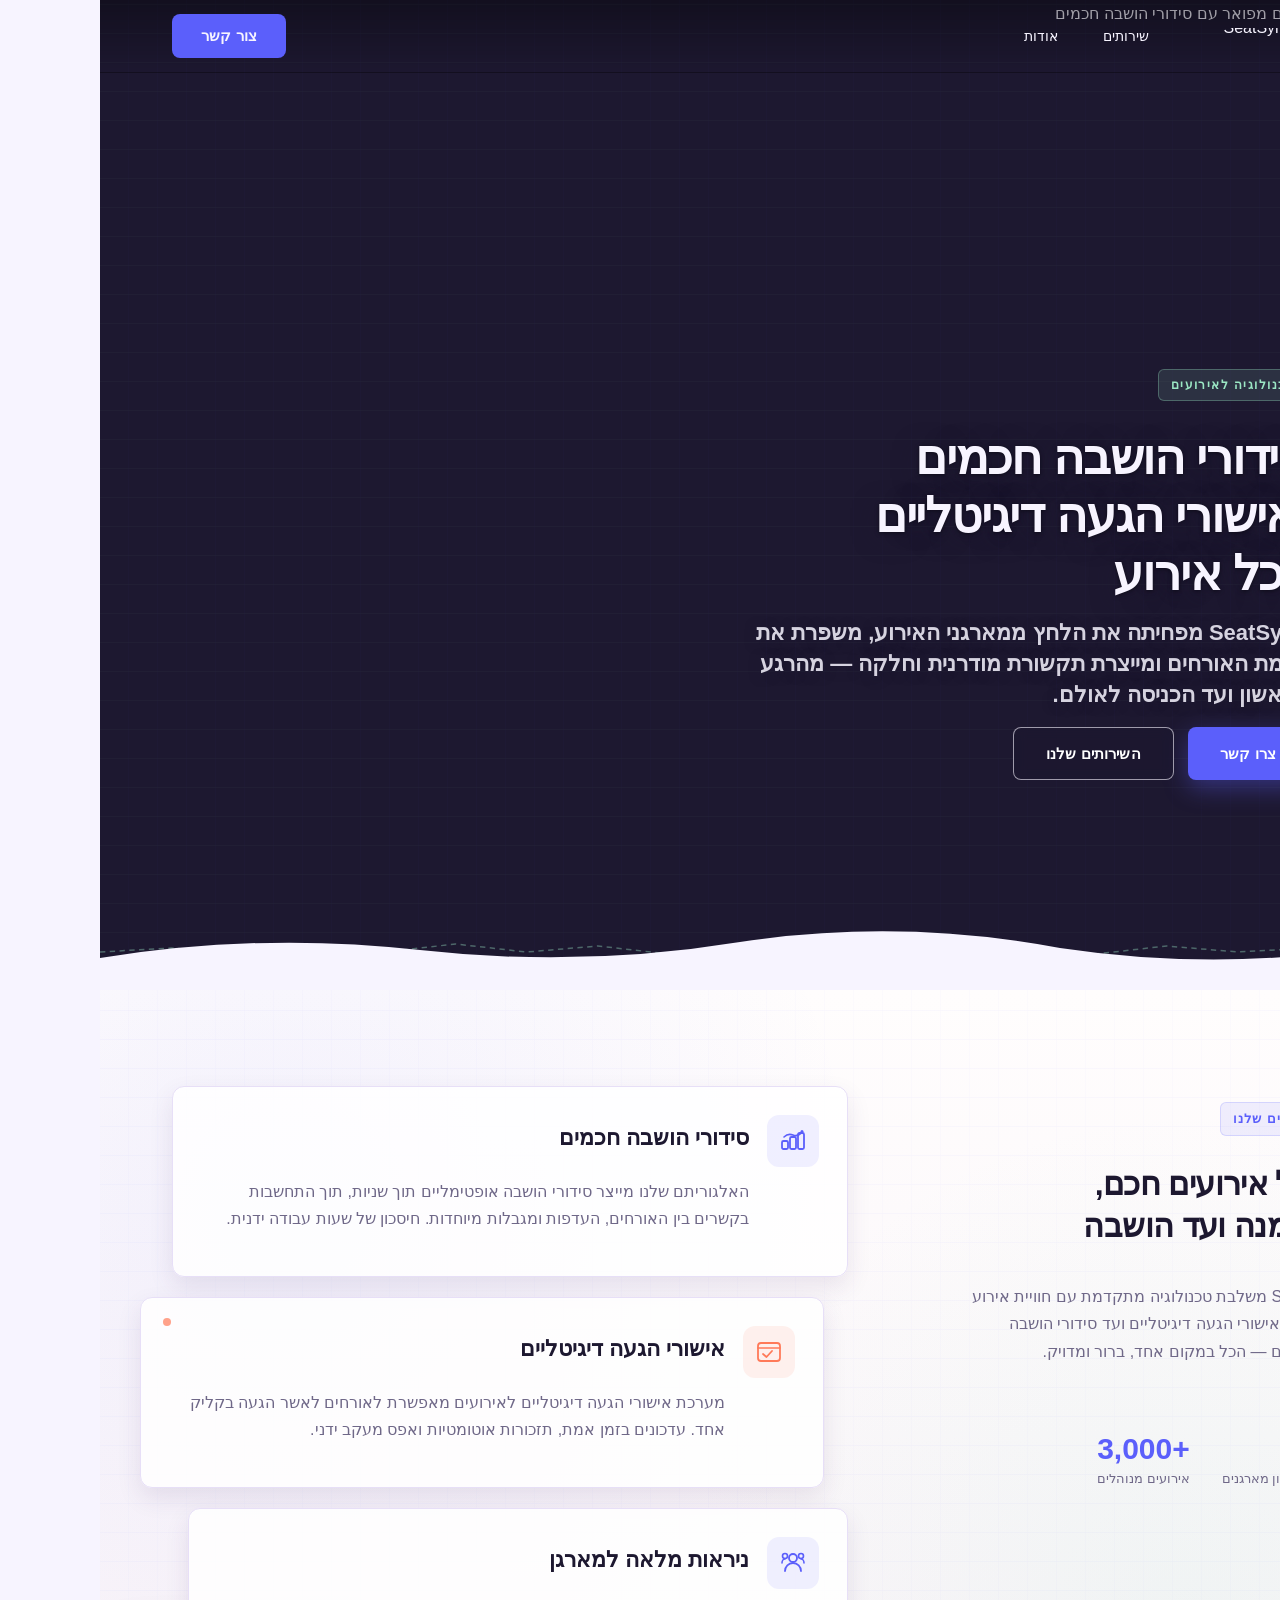
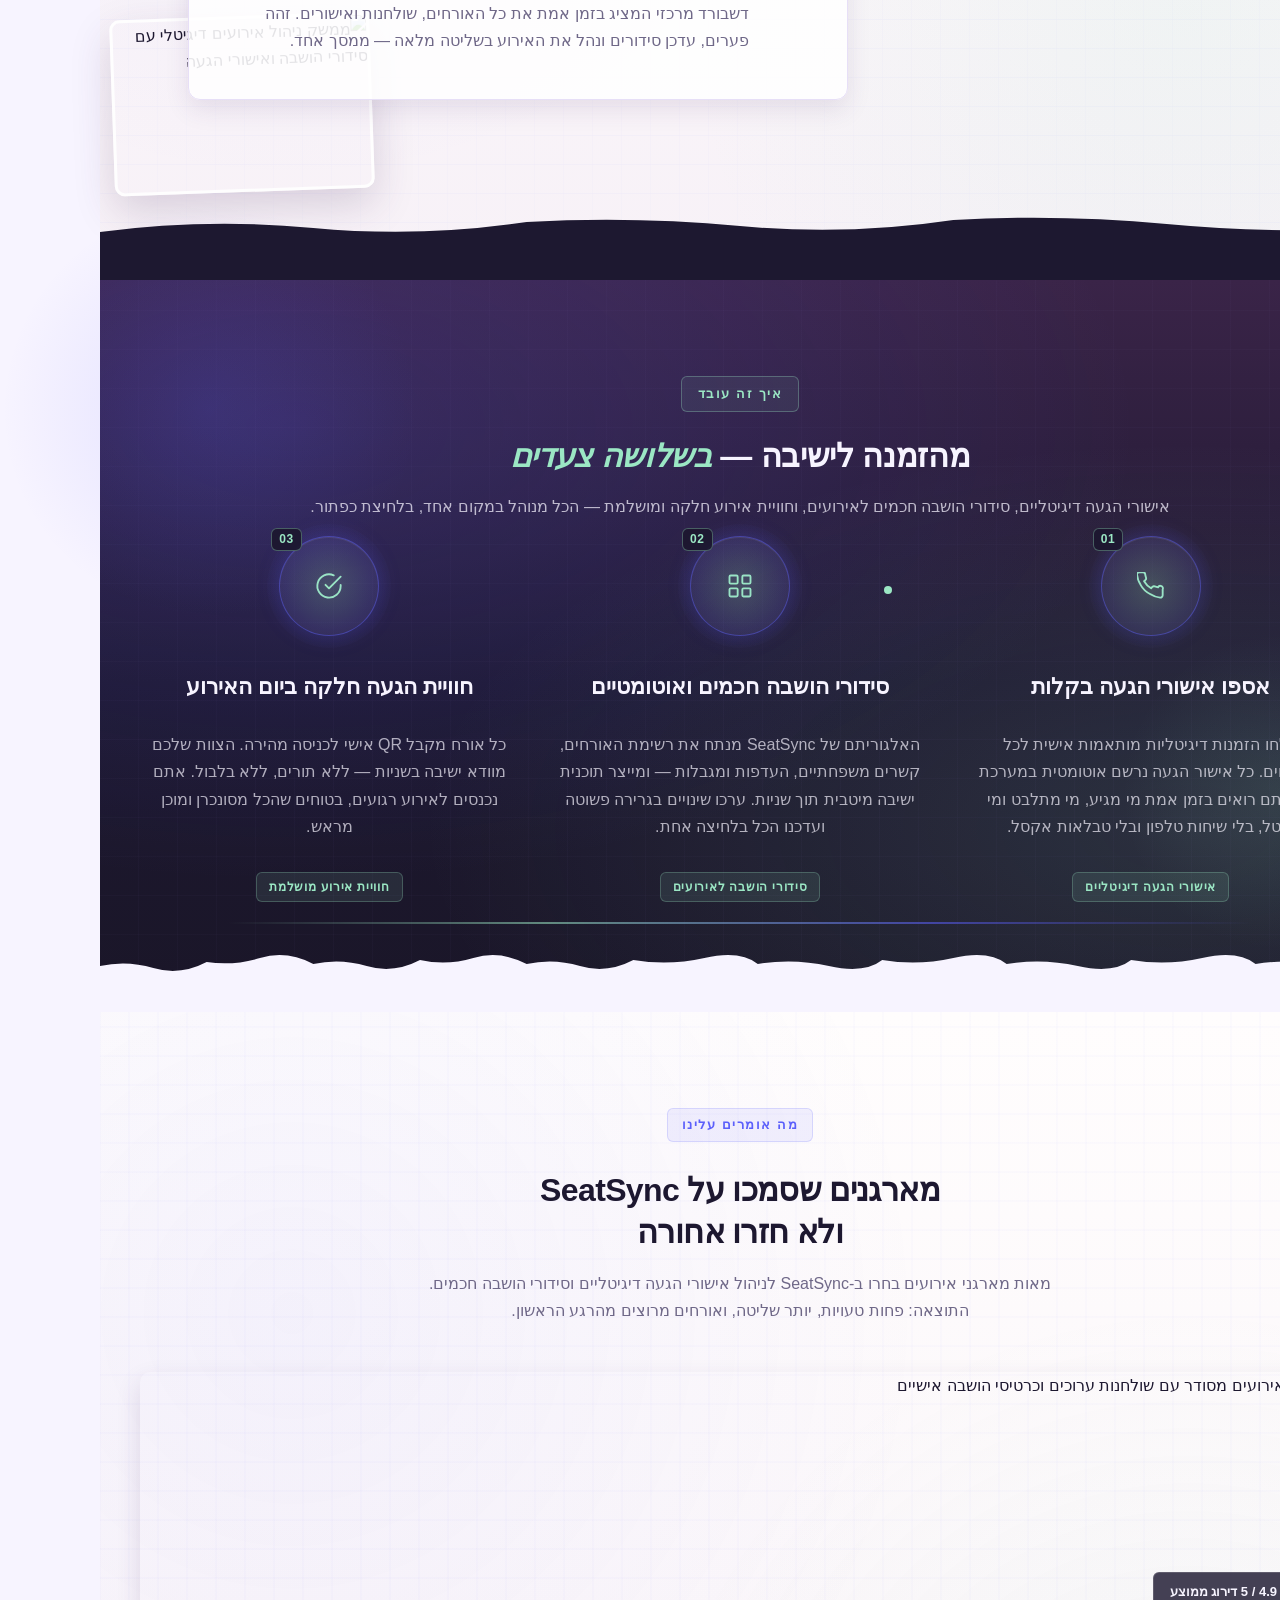
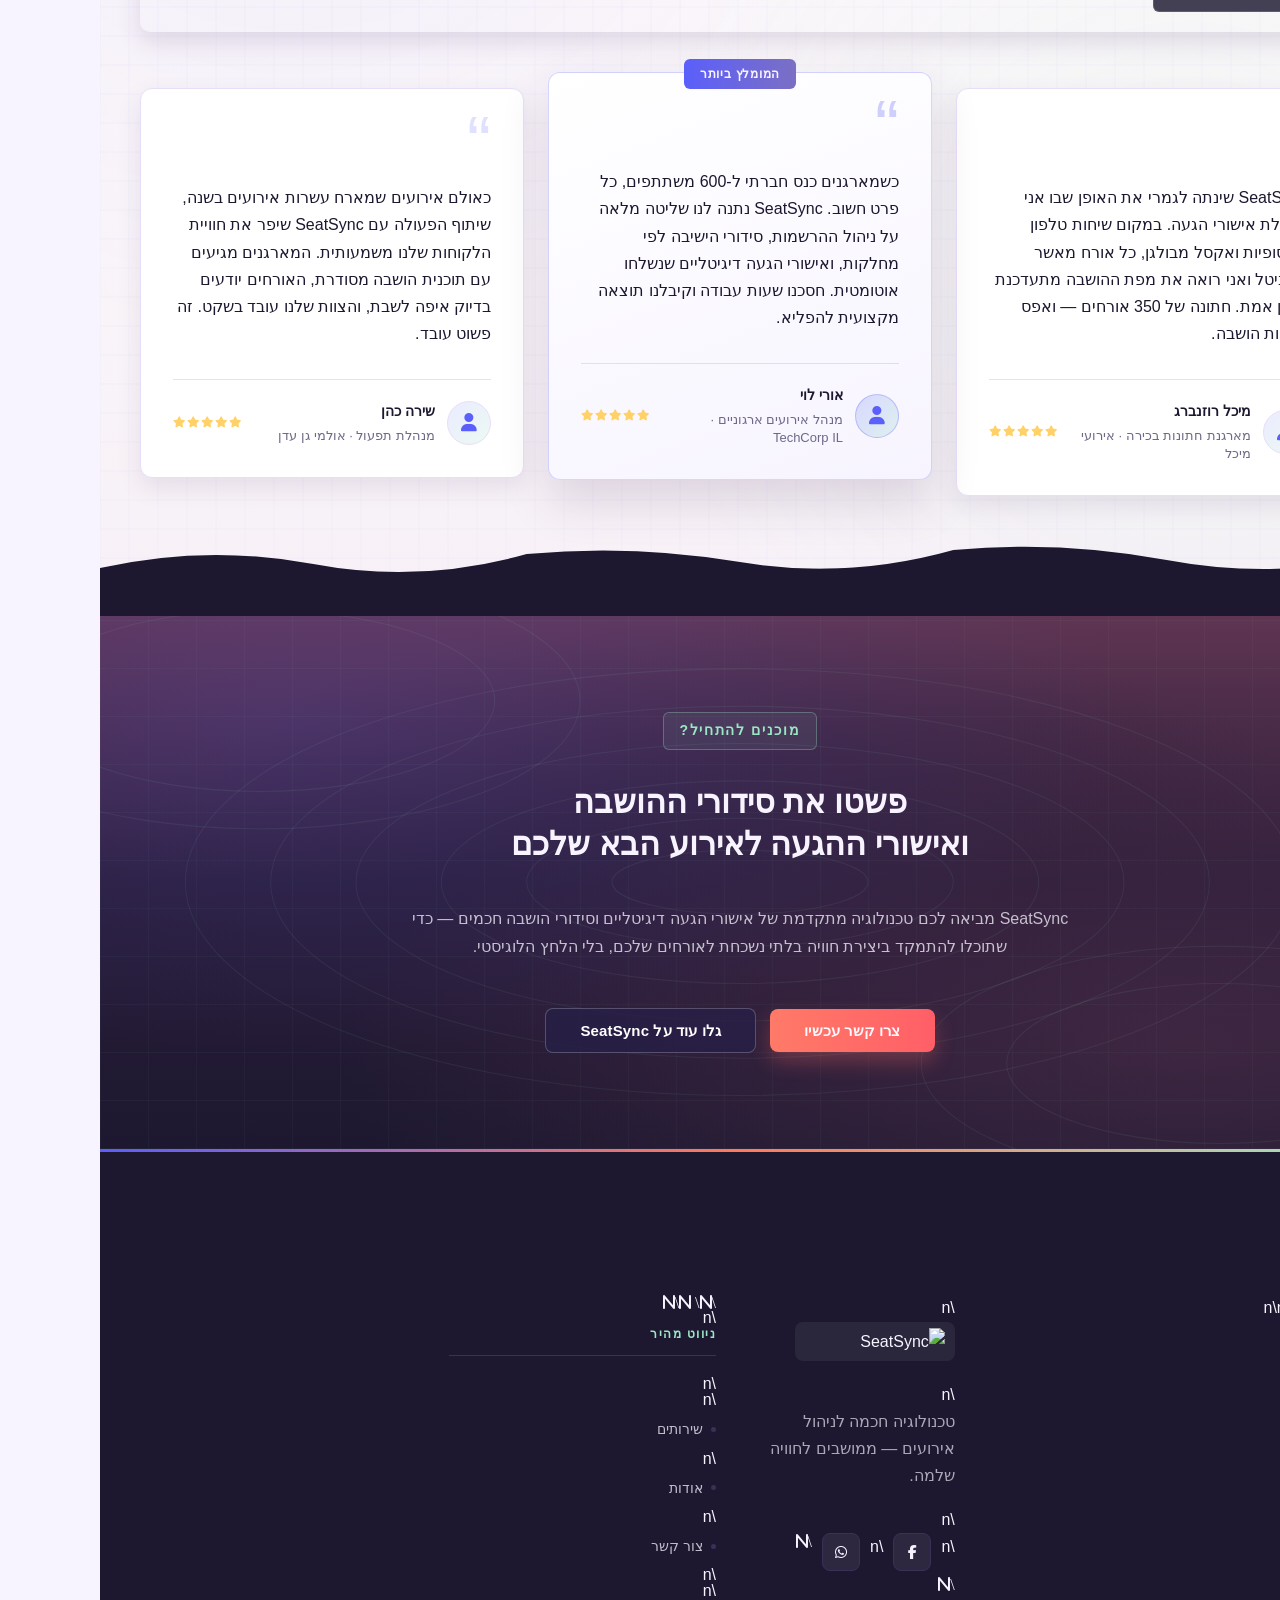
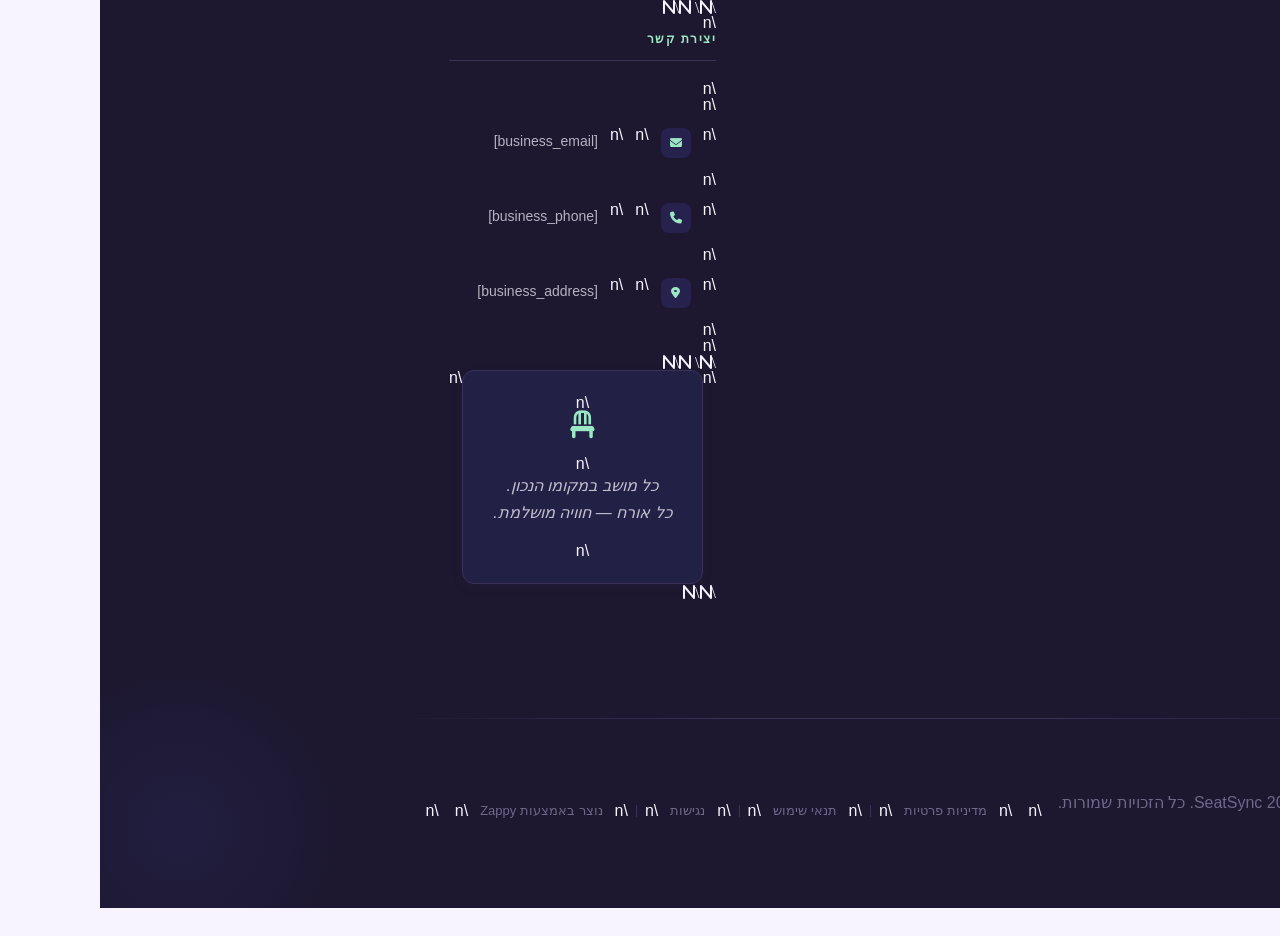
==== index.html @ 0b635be5 "Background sync: Progressive GitHub Sync" ====
<!DOCTYPE html>
<html lang="he" dir="rtl">
<head>
    <meta charset="UTF-8">
    <meta name="viewport" content="width=device-width, initial-scale=1.0">
    <meta name="robots" content="index, follow">
    <title>אישורי הגעה דיגיטליים — SeatSync</title>
    <meta name="description" content="SeatSync מחוללת מהפכה בניהול אירועים עם אישורי הגעה דיגיטליים וסידורי הושבה חכמים. פתרון טכנולוגי מתקדם שהופך כל אירוע לחוויה חלקה ומושלמת.">
    <meta name="keywords" content="אישורי הגעה דיגיטליים, SeatSync, סידורי הושבה לאירועים, ניהול אירועים חכם, טכנולוגיה לאירועים">
    
    <!-- Favicons -->
    <link rel="icon" type="image/x-icon" href="/assets/favicon.ico">
    <link rel="icon" type="image/png" sizes="16x16" href="/assets/favicon-16x16.png">
    <link rel="icon" type="image/png" sizes="32x32" href="/assets/favicon-32x32.png">
    <link rel="icon" type="image/png" sizes="48x48" href="/assets/favicon-48x48.png">
    <link rel="icon" type="image/png" sizes="192x192" href="/assets/favicon-192x192.png">
    <link rel="icon" type="image/png" sizes="512x512" href="/assets/favicon-512x512.png">
    <link rel="apple-touch-icon" href="/assets/apple-touch-icon.png">
    <!-- Zappy Analytics -->
<script>
(function() {
  'use strict';
  
  // Configuration
  var config = {
    websiteId: '4e54155b-2579-4eb2-89e0-660a23ff3265',
    apiUrl: 'https://api.zappy5.com/api/analytics/track',
    sessionDuration: 30 * 60 * 1000, // 30 minutes
    visitorDuration: 30 * 24 * 60 * 60 * 1000, // 30 days
    trackPageViews: true,
    trackClicks: true,
    trackFormSubmissions: true
  };
  
  // Generate or retrieve persistent visitor ID (30 days)
  function getVisitorId() {
    var visitorKey = 'zappy_visitor_' + config.websiteId;
    var visitor = null;
    
    try {
      visitor = localStorage.getItem(visitorKey);
      if (visitor) {
        var visitorData = JSON.parse(visitor);
        var now = Date.now();
        
        // Check if visitor ID is still valid (30 days)
        if (now - visitorData.created < config.visitorDuration) {
          // Update last seen timestamp
          visitorData.lastSeen = now;
          localStorage.setItem(visitorKey, JSON.stringify(visitorData));
          return visitorData.id;
        }
      }
    } catch (e) {
      console.warn('Zappy Analytics: LocalStorage not available');
    }
    
    // Generate new visitor ID
    var newVisitorId = 'zv_' + Date.now() + '_' + Math.random().toString(36).substr(2, 9);
    
    try {
      localStorage.setItem(visitorKey, JSON.stringify({
        id: newVisitorId,
        created: Date.now(),
        lastSeen: Date.now()
      }));
    } catch (e) {
      // Continue without local storage
    }
    
    return newVisitorId;
  }
  
  // Generate or retrieve session ID (30 minutes)
  function getSessionId() {
    var sessionKey = 'zappy_session_' + config.websiteId;
    var session = null;
    
    try {
      session = sessionStorage.getItem(sessionKey);
      if (session) {
        var sessionData = JSON.parse(session);
        var now = Date.now();
        
        // Check if session is still valid
        if (now - sessionData.timestamp < config.sessionDuration) {
          // Update timestamp
          sessionData.timestamp = now;
          sessionStorage.setItem(sessionKey, JSON.stringify(sessionData));
          return sessionData.id;
        }
      }
    } catch (e) {
      console.warn('Zappy Analytics: SessionStorage not available');
    }
    
    // Generate new session ID
    var newSessionId = 'zs_' + Date.now() + '_' + Math.random().toString(36).substr(2, 9);
    
    try {
      sessionStorage.setItem(sessionKey, JSON.stringify({
        id: newSessionId,
        timestamp: Date.now()
      }));
    } catch (e) {
      // Continue without session storage
    }
    
    return newSessionId;
  }
  
  var visitorId = getVisitorId();
  var sessionId = getSessionId();
  
  // Track an event
  function trackEvent(eventType, data) {
    data = data || {};
    
    var eventData = {
      website_id: config.websiteId,
      event_type: eventType,
      page_path: window.location.pathname,
      referrer: document.referrer || 'direct',
      visitor_id: visitorId,
      session_id: sessionId,
      metadata: data
    };
    
    // Use sendBeacon if available (better for page unload events)
    if (navigator.sendBeacon) {
      var blob = new Blob([JSON.stringify(eventData)], { type: 'application/json' });
      navigator.sendBeacon(config.apiUrl, blob);
    } else {
      // Fallback to fetch
      fetch(config.apiUrl, {
        method: 'POST',
        headers: {
          'Content-Type': 'application/json'
        },
        body: JSON.stringify(eventData),
        keepalive: true
      }).catch(function(error) {
        console.warn('Zappy Analytics: Failed to track event', error);
      });
    }
  }
  
  // Track page view
  if (config.trackPageViews) {
    trackEvent('pageview', {
      title: document.title,
      url: window.location.href
    });
  }
  
  // Track clicks on important elements
  if (config.trackClicks) {
    document.addEventListener('click', function(e) {
      var target = e.target;
      
      // Track button clicks (counted as actions)
      if (target.tagName === 'BUTTON' || target.closest('button')) {
        var button = target.tagName === 'BUTTON' ? target : target.closest('button');
        trackEvent('click', {
          element: 'button',
          text: button.textContent.trim().substring(0, 100),
          id: button.id || null,
          class: button.className || null
        });
      }
      
      // Track link clicks (navigation - not counted as actions)
      else if (target.tagName === 'A' || target.closest('a')) {
        var link = target.tagName === 'A' ? target : target.closest('a');
        trackEvent('navigation', {
          element: 'link',
          text: link.textContent.trim().substring(0, 100),
          href: link.href,
          external: link.hostname !== window.location.hostname
        });
      }
    }, true);
  }
  
  // Track form submissions
  if (config.trackFormSubmissions) {
    document.addEventListener('submit', function(e) {
      var form = e.target;
      
      trackEvent('form_submit', {
        form_id: form.id || null,
        form_name: form.name || null,
        form_action: form.action || null,
        form_method: form.method || 'GET'
      });
    }, true);
  }
  
  // Track time on page (send on page unload)
  var pageLoadTime = Date.now();
  
  window.addEventListener('beforeunload', function() {
    var timeOnPage = Math.floor((Date.now() - pageLoadTime) / 1000); // in seconds
    
    trackEvent('page_unload', {
      time_on_page: timeOnPage,
      page_path: window.location.pathname
    });
  });
  
  // Expose tracking function globally for custom events
  window.zappyAnalytics = {
    track: trackEvent,
    getVisitorId: function() { return visitorId; },
    getSessionId: function() { return sessionId; }
  };
  
})();
</script>
<!-- End Zappy Analytics -->
    <meta property="og:title" content="אישורי הגעה דיגיטליים — SeatSync">
    <meta property="og:description" content="SeatSync מחוללת מהפכה בניהול אירועים עם אישורי הגעה דיגיטליים וסידורי הושבה חכמים. פתרון טכנולוגי מתקדם שהופך כל אירוע לחוויה חלקה ומושלמת.">
    <meta name="twitter:card" content="summary_large_image">
    <meta name="twitter:title" content="אישורי הגעה דיגיטליים — SeatSync">
    <meta name="twitter:description" content="SeatSync מחוללת מהפכה בניהול אירועים עם אישורי הגעה דיגיטליים וסידורי הושבה חכמים. פתרון טכנולוגי מתקדם שהופך כל אירוע לחוויה חלקה ומושלמת.">
    <meta property="og:type" content="website">
  <meta property="og:locale" content="he_IL">
  
  
  
  
  
  <link rel="stylesheet" href="https://cdnjs.cloudflare.com/ajax/libs/font-awesome/6.4.0/css/all.min.css">

    <!-- Favicons -->
    <link rel="icon" type="image/x-icon" href="/assets/favicon.ico">
    <link rel="icon" type="image/png" sizes="16x16" href="/assets/favicon-16x16.png">
    <link rel="icon" type="image/png" sizes="32x32" href="/assets/favicon-32x32.png">
    <link rel="icon" type="image/png" sizes="48x48" href="/assets/favicon-48x48.png">
    <link rel="icon" type="image/png" sizes="192x192" href="/assets/favicon-192x192.png">
    <link rel="icon" type="image/png" sizes="512x512" href="/assets/favicon-512x512.png">
    <link rel="apple-touch-icon" href="/assets/apple-touch-icon.png">
    <!-- Cookie Consent -->
    <link rel="stylesheet" href="https://cdn.jsdelivr.net/npm/vanilla-cookieconsent@3/dist/cookieconsent.css">
    <script src="https://cdn.jsdelivr.net/npm/vanilla-cookieconsent@3/dist/cookieconsent.umd.js"></script>
    <!-- Mickidum Accessibility Toolbar -->
    <script src="https://cdn.jsdelivr.net/gh/mickidum/acc_toolbar/acctoolbar/acctoolbar.min.js"></script>
    <link rel="stylesheet" href="/styles.css">

    <style id="zappy-dropdown-submenu-styles">
      /* ========== DESKTOP DROPDOWN SUBMENU STYLES ========== */
      /* Base styles for dropdown submenus - parent must be positioned */
      .nav-menu li:has(.sub-menu), nav li:has(.sub-menu), .navbar li:has(.sub-menu), #navMenu li:has(.sub-menu) { position: relative; }
      /* Submenu base - hidden by default */
      .nav-menu .sub-menu, nav .sub-menu, .navbar .sub-menu, #navMenu .sub-menu { display: block !important; position: absolute !important; top: 100%; left: 0; min-width: 220px; background: white; border-radius: 8px; box-shadow: 0 8px 25px rgba(0,0,0,0.15); padding: 8px 0; opacity: 0; visibility: hidden; transform: translateY(10px); transition: all 0.3s ease; z-index: 1000; list-style: none; pointer-events: none; }
      /* CRITICAL: Desktop hover styles to show dropdown */
      .nav-menu li:hover > .sub-menu, nav li:hover > .sub-menu, .navbar li:hover > .sub-menu, #navMenu li:hover > .sub-menu { opacity: 1 !important; visibility: visible !important; transform: translateY(0) !important; pointer-events: auto !important; }
      /* Submenu item styling */
      .sub-menu li { list-style: none; margin: 0; padding: 0; }
      .sub-menu a { display: block !important; padding: 10px 16px !important; color: var(--text-dark, #333) !important; font-weight: 500; text-decoration: none; white-space: nowrap; transition: background-color 0.2s; }
      .sub-menu .zappy-nav-child > a { padding-left: 28px !important; font-size: 0.9em !important; opacity: 0.85 !important; }
      [dir="rtl"] .sub-menu .zappy-nav-child > a, html[lang="he"] .sub-menu .zappy-nav-child > a, html[lang="ar"] .sub-menu .zappy-nav-child > a { padding-left: 10px !important; padding-right: 28px !important; }
      .sub-menu .zappy-nav-parent > a { font-weight: 600 !important; }
      .sub-menu a:hover { background-color: #f5f5f5; }
      /* RTL (Hebrew/Arabic) dropdown positioning */
      [dir="rtl"] .nav-menu .sub-menu, [dir="rtl"] nav .sub-menu, [dir="rtl"] .navbar .sub-menu, html[lang="he"] .nav-menu .sub-menu, html[lang="he"] nav .sub-menu, html[lang="he"] .navbar .sub-menu, html[lang="ar"] .nav-menu .sub-menu, html[lang="ar"] nav .sub-menu, html[lang="ar"] .navbar .sub-menu { left: auto !important; right: 0 !important; }
      /* Hide empty dropdown menus (exclude catalog sub-menus that use <a> children instead of <li>) */
      .sub-menu:empty, .sub-menu:not(:has(li:not(.zappy-hidden-menu-item))):not(:has(> a)), .sub-menu:not(:has(li)):not(:has(> a)) { display: none !important; opacity: 0 !important; visibility: hidden !important; pointer-events: none !important; }
      /* Desktop: show submenu on Menu Group hover */
      li:has(.menu-group-title):hover > .sub-menu { opacity: 1 !important; visibility: visible !important; transform: translateY(0) !important; pointer-events: auto !important; }
      /* Menu Group title styling */
      .nav-menu > li > .menu-group-title, #navMenu > li > .menu-group-title { display: inline-block; padding: 0.5rem 1rem; cursor: default; user-select: none; }
      
      /* ========== MOBILE SUBMENU STYLES ========== */
      @media (max-width: 768px) {
        .nav-menu .sub-menu, nav .sub-menu, .navbar .sub-menu, #navMenu .sub-menu { position: static !important; transform: none !important; box-shadow: none !important; background: transparent !important; max-height: 0; overflow: hidden; opacity: 0; visibility: hidden; transition: max-height 0.3s ease, opacity 0.3s ease; padding: 0 !important; border-radius: 0 !important; }
        .navbar .sub-menu.mobile-expanded, .nav-menu .sub-menu.mobile-expanded, #navMenu .sub-menu.mobile-expanded { max-height: none !important; overflow-y: visible !important; opacity: 1 !important; visibility: visible !important; padding: 8px 0 8px 16px !important; }
        [dir="rtl"] .sub-menu.mobile-expanded, html[lang="he"] .sub-menu.mobile-expanded { padding: 8px 16px 8px 0 !important; }
        /* Disable hover behavior on mobile */
        .nav-menu li:hover > .sub-menu, nav li:hover > .sub-menu, .navbar li:hover > .sub-menu, #navMenu li:hover > .sub-menu { opacity: 0; visibility: hidden; pointer-events: none; }
        .nav-menu li > .sub-menu.mobile-expanded, nav li > .sub-menu.mobile-expanded, .navbar li > .sub-menu.mobile-expanded, #navMenu li > .sub-menu.mobile-expanded { opacity: 1 !important; visibility: visible !important; pointer-events: auto !important; }
        .nav-menu li:has(.sub-menu), nav li:has(.sub-menu), .navbar li:has(.sub-menu), #navMenu li:has(.sub-menu) { display: flex !important; flex-wrap: wrap !important; align-items: center !important; position: relative !important; min-height: 44px !important; }
        .nav-menu li:has(.sub-menu) > a, nav li:has(.sub-menu) > a, .navbar li:has(.sub-menu) > a, #navMenu li:has(.sub-menu) > a { flex: 1 !important; min-width: 0 !important; }
        .nav-menu li:has(.sub-menu) > .menu-group-title, nav li:has(.sub-menu) > .menu-group-title, .navbar li:has(.sub-menu) > .menu-group-title, #navMenu li:has(.sub-menu) > .menu-group-title { flex: 1 !important; min-width: 0 !important; padding: 0 !important; line-height: inherit !important; }
        .nav-menu li:has(.sub-menu) > .sub-menu, nav li:has(.sub-menu) > .sub-menu, .navbar li:has(.sub-menu) > .sub-menu, #navMenu li:has(.sub-menu) > .sub-menu { flex-basis: 100% !important; width: 100% !important; }
        .nav-menu li:has(.sub-menu) > a [class*="chevron"], .nav-menu li:has(.sub-menu) > a [class*="arrow"], .nav-menu li:has(.sub-menu) > a .fa-chevron-down, .nav-menu li:has(.sub-menu) > a .fa-angle-down, nav li:has(.sub-menu) > a [class*="chevron"], nav li:has(.sub-menu) > a [class*="arrow"], #navMenu li:has(.sub-menu) > a [class*="chevron"], #navMenu li:has(.sub-menu) > a [class*="arrow"] { display: none !important; visibility: hidden !important; }
        .mobile-submenu-toggle { display: flex !important; align-items: center !important; justify-content: center !important; width: 44px !important; height: auto !important; background: transparent !important; border: none !important; cursor: pointer !important; color: var(--text-light) !important; position: static !important; flex-shrink: 0 !important; align-self: stretch !important; z-index: 2 !important; padding: 0 !important; margin: 0 !important; }
        .mobile-submenu-toggle::after { content: '' !important; width: 0 !important; height: 0 !important; border-left: 6px solid transparent !important; border-right: 6px solid transparent !important; border-top: 7px solid currentColor !important; transition: transform 0.3s ease !important; }
        .mobile-submenu-toggle.expanded::after { transform: rotate(180deg) !important; }
        .sub-menu a { padding: 10px 0 !important; display: block !important; color: var(--text-light) !important; white-space: normal !important; }
        .sub-menu .zappy-nav-child > a { padding-left: 28px !important; font-size: 0.9em !important; opacity: 0.85 !important; }
        [dir="rtl"] .sub-menu .zappy-nav-child > a, html[lang="he"] .sub-menu .zappy-nav-child > a, html[lang="ar"] .sub-menu .zappy-nav-child > a { padding-left: 0 !important; padding-right: 28px !important; }
        .sub-menu .zappy-nav-parent > a { font-weight: 600 !important; }
        .nav-menu.active, #navMenu.active { max-width: 100vw !important; overflow-x: hidden !important; box-sizing: border-box !important; }
        .navbar .sub-menu li a, nav.navbar .sub-menu li a, .zappy-products-dropdown .sub-menu a { color: var(--text-light) !important; }
      }
      @media (min-width: 769px) { .mobile-submenu-toggle { display: none !important; } }
    </style>

    <style id="mobile-lang-menu-deployed-css">
    @media (max-width: 768px) {
      .lang-switcher,
      .nav-cta-container .lang-switcher,
      .nav-container .lang-switcher,
      .navbar .lang-switcher,
      .navbar .nav-cta-container .lang-switcher,
      .nav-icons-left .lang-switcher,
      .nav-ecommerce-icons .lang-switcher { display: none !important; }
      .mobile-lang-menu { width: 100%; border-top: 1px solid rgba(128,128,128,0.2); padding: 8px 0 0 0; margin-top: 8px; }
      .mobile-lang-toggle { display: flex !important; align-items: center; justify-content: space-between; width: 100%; padding: 12px 16px; background: none; border: none; cursor: pointer; font-size: 15px; color: inherit; font-family: inherit; }
      .mobile-lang-toggle::after { content: ''; display: inline-block; width: 8px; height: 8px; border-right: 2px solid currentColor; border-bottom: 2px solid currentColor; transform: rotate(45deg); transition: transform 0.3s ease; margin-left: 8px; }
      .mobile-lang-toggle.expanded::after { transform: rotate(-135deg); }
      .mobile-lang-options { max-height: 0; overflow: hidden; transition: max-height 0.3s ease; }
      .mobile-lang-options.expanded { max-height: 300px; }
      .mobile-lang-option { display: flex !important; align-items: center; gap: 10px; padding: 10px 24px; text-decoration: none; color: inherit; font-size: 14px; font-family: inherit; }
      .mobile-lang-option:hover { background: rgba(128,128,128,0.1); }
      .mobile-lang-option.active { font-weight: 600; opacity: 0.7; pointer-events: none; }
      .mobile-lang-option img { width: 20px; height: 20px; border-radius: 50%; }
    }
    @media (min-width: 769px) {
      .mobile-lang-menu { display: none !important; }
    }
    </style>

    <style id="zappy-widget-visibility">
      #mic-access-tool-general-button, .mic-access-tool-general-button,
      #mic-init-access-tool .mic-access-tool-general-button, #mic-init-access-tool #mic-access-tool-general-button,
      ._access-icon, #mic-access-tool-box, .mic-access-tool-box,
      #mic-init-access-tool #mic-access-tool-box, div[id*="mic-access-tool-box"], ._access-menu {
        display: none !important; visibility: hidden !important; opacity: 0 !important; pointer-events: none !important;
      }
    </style>
</head>
<body>

  <nav class="navbar" dir="rtl">
  <button class="mobile-toggle" id="mobileToggle" aria-label="Menu">
    <svg class="hamburger-icon" width="24" height="24" viewBox="0 0 24 24" fill="none">
      <path d="M3 12h18M3 6h18M3 18h18" stroke="currentColor" stroke-width="2" stroke-linecap="round"></path>
    </svg>
    <svg class="close-icon" width="24" height="24" viewBox="0 0 24 24" fill="none" style="display: none;">
      <path d="M18 6L6 18M6 6l12 12" stroke="currentColor" stroke-width="2" stroke-linecap="round"></path>
    </svg>
  </button>

  <button class="phone-header-btn" data-phone="" aria-label="Call">
    <svg width="20" height="20" viewBox="0 0 24 24" fill="currentColor">
      <path d="M22 16.92v3a2 2 0 0 1-2.18 2 19.79 19.79 0 0 1-8.63-3.07 19.5 19.5 0 0 1-6-6 19.79 19.79 0 0 1-3.07-8.67A2 2 0 0 1 4.11 2h3a2 2 0 0 1 2 1.72 12.84 12.84 0 0 0 .7 2.81 2 2 0 0 1-.45 2.11L8.09 9.91a16 16 0 0 0 6 6l1.27-1.27a2 2 0 0 1 2.11-.45 12.84 12.84 0 0 0 2.81.7A2 2 0 0 1 22 16.92z"></path>
    </svg>
  </button>

  <div class="nav-container">
    <div class="nav-right-group"><div class="nav-brand">
      <a href="/" class="logo-link">
        <img src="/assets/business-logo.webp" alt="SeatSync" class="logo">
      </a>
    </div><ul class="nav-menu" id="navMenu"><li><a href="/services">שירותים</a></li><li><a href="/about">אודות</a></li></ul></div>

    

    <div class="nav-cta-container">
      <a href="/contact" class="nav-cta-btn">צור קשר</a>
    </div>
  </div>
</nav>
<script>

// Navbar Mobile Menu Toggle and Contrast Fix
(function() {
  // Use 'load' event instead of 'DOMContentLoaded' to ensure we run AFTER all other scripts
  window.addEventListener('load', function() {
    
    // FIX MOBILE BUTTON CONTRAST
    // Detect navbar background color and apply contrasting color to mobile buttons
    const navbar = document.querySelector('.navbar, nav, header');
    if (!navbar) {
      console.log('[Navbar] Navbar element not found');
      return;
    }
    
    // DECLARE VARIABLES EARLY to avoid Temporal Dead Zone errors
    // These are used in multiple places below
    let mobileToggle = document.getElementById('mobileToggle') ||
                       document.querySelector('.mobile-toggle') ||
                       document.querySelector('.hamburger') ||
                       document.querySelector('.hamburger-menu') ||
                       document.querySelector('.menu-toggle') ||
                       document.querySelector('.burger-menu') ||
                       document.querySelector('[aria-label="Menu"]') ||
                       document.querySelector('[aria-label="תפריט"]');
    
    const phoneBtn = document.querySelector('.phone-header-btn');
    
    const computedStyle = window.getComputedStyle(navbar);
    let bgColor = computedStyle.backgroundColor;
    
    console.log('[Navbar] Initial navbar background:', bgColor);
    
    // Check if background is transparent or rgba with 0 alpha
    const isTransparent = bgColor === 'transparent' || 
                         bgColor === 'rgba(0, 0, 0, 0)' ||
                         (bgColor.startsWith('rgba') && bgColor.includes(', 0)'));
    
    if (isTransparent) {
      // Check for background-image or gradient
      const bgImage = computedStyle.backgroundImage;
      if (bgImage && bgImage !== 'none') {
        console.log('[Navbar] Navbar has background image/gradient, using dark text');
        bgColor = 'rgb(240, 240, 240)'; // Assume light background
      } else {
        // Transparent navbar - check body background
        const bodyBg = window.getComputedStyle(document.body).backgroundColor;
        console.log('[Navbar] Navbar transparent, using body background:', bodyBg);
        bgColor = bodyBg;
      }
    }
    
    // Calculate luminance to determine if background is light or dark
    const rgb = bgColor.match(/\d+/g);
    if (rgb && rgb.length >= 3) {
      const r = parseInt(rgb[0]);
      const g = parseInt(rgb[1]);
      const b = parseInt(rgb[2]);
      const luminance = (0.299 * r + 0.587 * g + 0.114 * b) / 255;
      
      // Mobile button colors are set by Claude's AI-generated CSS (same as .nav-menu a)
      // No dynamic color overrides needed - colors come from the generated navbar CSS
      console.log('[Navbar] Mobile button colors preserved from Claude CSS (luminance:', luminance.toFixed(2) + ')');
      
      // FIX ICON SIZES - Ensure SVGs are properly sized and visible
      // INJECT CRITICAL CSS TO OVERRIDE ANY CONFLICTING RULES
      const criticalCSS = document.createElement('style');
      criticalCSS.id = 'zappy-mobile-nav-fix';
      const htmlLang = document.documentElement.lang || 'en';
      const htmlDir = document.documentElement.dir || 'ltr';
      // Check both dir attribute AND lang for RTL detection
      // dir="rtl" is the most reliable indicator
      const isRTL = htmlDir === 'rtl' || htmlLang === 'he' || htmlLang === 'ar';
      
      criticalCSS.textContent = `
        /* Hide mobile buttons on desktop, show only on mobile */
        @media (min-width: 769px) {
          .mobile-toggle,
          .phone-header-btn {
            display: none !important;
          }
        }
        
        /* Show and position mobile buttons correctly on mobile */
        @media (max-width: 768px) {
          .mobile-toggle,
          .phone-header-btn {
            position: absolute !important;
            top: 50% !important;
            transform: translateY(-50%) !important;
            z-index: 1001 !important;
            display: flex !important;
            align-items: center !important;
            justify-content: center !important;
            width: 36px !important;
            height: 36px !important;
            border-radius: 50% !important;
            border: none !important;
            cursor: pointer !important;
            padding: 6px !important;
            background: none !important;
            color: var(--nav-text, var(--text-light)) !important;
          }
          
          /* LTR positioning (default): hamburger LEFT, phone RIGHT */
          html:not([dir="rtl"]):not([lang="he"]):not([lang="ar"]) .mobile-toggle,
          html[dir="ltr"] .mobile-toggle {
            left: 12px !important;
            right: auto !important;
          }
          html:not([dir="rtl"]):not([lang="he"]):not([lang="ar"]) .phone-header-btn,
          html[dir="ltr"] .phone-header-btn {
            right: 12px !important;
            left: auto !important;
          }
          
          /* RTL positioning: hamburger RIGHT, phone LEFT */
          html[dir="rtl"] .mobile-toggle,
          html[lang="he"] .mobile-toggle,
          html[lang="ar"] .mobile-toggle {
            right: 12px !important;
            left: auto !important;
          }
          html[dir="rtl"] .phone-header-btn,
          html[lang="he"] .phone-header-btn,
          html[lang="ar"] .phone-header-btn {
            left: 12px !important;
            right: auto !important;
          }
          
          /* CRITICAL: Ensure nav-container has min-height on mobile */
          /* All children are positioned absolutely/fixed on mobile, so height:auto collapses to 0 */
          .nav-container {
            min-height: 70px !important;
            position: relative !important;
          }
          
          /* Ensure SVG icons are properly sized and inherit color */
          .mobile-toggle svg,
          .phone-header-btn svg {
            width: 24px !important;
            height: 24px !important;
            /* Don't force display - let JavaScript control hamburger/close toggle */
          }
          
          /* Reset nav-cta-container on mobile - remove desktop box-shadow/padding */
          /* that creates a visible ghost box when CTA button is hidden */
          .nav-cta-container {
            box-shadow: none !important;
            padding: 0 !important;
          }
          
          /* Hide nav-cta-container entirely on mobile when there's no lang-switcher */
          /* (only the CTA button is inside, and it's hidden on mobile) */
          .nav-cta-container:not(:has(.lang-switcher)) {
            display: none !important;
          }
          
          /* CRITICAL: Prevent hero image fade gradient from bleeding over headline text */
          /* The .image-fade-gradient has bottom: -30px (extends below parent) */
          /* On mobile stacked layout, this overlaps the h1 text below the image */
          .hero-image-column {
            overflow: hidden !important;
          }
          .image-fade-gradient {
            bottom: 0 !important;
          }
          
          /* Hide desktop language switcher on mobile - hamburger menu handles it */
          /* High specificity to override stored CSS */
          .lang-switcher,
          .nav-cta-container .lang-switcher,
          .nav-container .lang-switcher,
          .navbar .lang-switcher,
          .navbar .nav-cta-container .lang-switcher {
            display: none !important;
          }
        }
      `;
      
      // Remove existing fix if present and inject new one
      const existing = document.getElementById('zappy-mobile-nav-fix');
      if (existing) existing.remove();
      document.head.appendChild(criticalCSS);
      
      console.log('[Navbar] Critical CSS injected for mobile nav positioning');
      
      // ONLY apply inline positioning styles on mobile viewport
      // On desktop, the CSS handles hiding these buttons with display: none
      // Inline styles were breaking desktop layout by overriding CSS
      const isMobileViewport = window.innerWidth <= 768;
      
      if (mobileToggle) {
        // Icon sizing applies to all viewports for consistency
        const hamburgerIcon = mobileToggle.querySelector('.hamburger-icon');
        const closeIcon = mobileToggle.querySelector('.close-icon');
        
        if (hamburgerIcon) {
          hamburgerIcon.style.setProperty('width', '24px', 'important');
          hamburgerIcon.style.setProperty('height', '24px', 'important');
          hamburgerIcon.style.setProperty('display', 'block', 'important'); // Show hamburger by default
        }
        if (closeIcon) {
          closeIcon.style.setProperty('width', '24px', 'important');
          closeIcon.style.setProperty('height', '24px', 'important');
          closeIcon.style.setProperty('display', 'none', 'important'); // Hide close icon by default
        }
        
        // ONLY set positioning inline styles on mobile
        if (isMobileViewport) {
          mobileToggle.style.setProperty('position', 'absolute', 'important');
          mobileToggle.style.setProperty('top', '50%', 'important');
          mobileToggle.style.setProperty('transform', 'translateY(-50%)', 'important');
          mobileToggle.style.setProperty('z-index', '1001', 'important');
          
          // Clear any inline left/right so CSS can take over based on html[dir]
          mobileToggle.style.removeProperty('left');
          mobileToggle.style.removeProperty('right');
          
          console.log('[Navbar] Mobile toggle positioning applied (mobile viewport)');
        } else {
          // On desktop, clear any positioning styles to let CSS handle it
          mobileToggle.style.removeProperty('position');
          mobileToggle.style.removeProperty('top');
          mobileToggle.style.removeProperty('transform');
          mobileToggle.style.removeProperty('z-index');
          mobileToggle.style.removeProperty('left');
          mobileToggle.style.removeProperty('right');
          console.log('[Navbar] Desktop viewport - cleared mobile toggle inline positioning');
        }
      }
      
      if (phoneBtn) {
        // Icon sizing applies to all viewports
        const phoneIcon = phoneBtn.querySelector('svg');
        if (phoneIcon) {
          phoneIcon.style.width = '24px';
          phoneIcon.style.height = '24px';
          phoneIcon.setAttribute('width', '24');
          phoneIcon.setAttribute('height', '24');
        }
        
        // ONLY set positioning inline styles on mobile
        if (isMobileViewport) {
          phoneBtn.style.setProperty('position', 'absolute', 'important');
          phoneBtn.style.setProperty('top', '50%', 'important');
          phoneBtn.style.setProperty('transform', 'translateY(-50%)', 'important');
          phoneBtn.style.setProperty('z-index', '1001', 'important');
          
          // Clear any inline left/right so CSS can take over based on html[dir]
          phoneBtn.style.removeProperty('left');
          phoneBtn.style.removeProperty('right');
          
          console.log('[Navbar] Phone button positioning applied (mobile viewport)');
        } else {
          // On desktop, clear any positioning styles to let CSS handle it
          phoneBtn.style.removeProperty('position');
          phoneBtn.style.removeProperty('top');
          phoneBtn.style.removeProperty('transform');
          phoneBtn.style.removeProperty('z-index');
          phoneBtn.style.removeProperty('left');
          phoneBtn.style.removeProperty('right');
          console.log('[Navbar] Desktop viewport - cleared phone button inline positioning');
        }
      }
    } else {
      console.log('[Navbar] Could not parse background color:', bgColor);
    }
    
    // MOBILE MENU TOGGLE
    // Re-query in case DOM changed (mobileToggle already declared at top of function)
    mobileToggle = document.getElementById('mobileToggle') ||
                   document.querySelector('.mobile-toggle') ||
                   document.querySelector('.hamburger') ||
                   document.querySelector('.hamburger-menu') ||
                   document.querySelector('.menu-toggle') ||
                   document.querySelector('.burger-menu') ||
                   document.querySelector('[aria-label="Menu"]') ||
                   document.querySelector('[aria-label="תפריט"]');
    
    // EXPANDED SEARCH: Find nav menu by ID or class
    const navMenu = document.getElementById('navMenu') ||
                  document.querySelector('.nav-menu') ||
                  document.querySelector('.nav-links') ||
                  document.querySelector('nav ul:not(.submenu)');
    
    if (!mobileToggle || !navMenu) {
      console.log('[Navbar] Mobile toggle or menu not found:', { toggle: !!mobileToggle, menu: !!navMenu });
      return;
    }
    
    // Ensure navMenu has ID for CSS targeting
    if (!navMenu.id) {
      navMenu.id = 'navMenu';
    }
    
    console.log('[Navbar] Initializing mobile menu...');
    
    // Remove any existing event listeners by cloning the button
    const newToggle = mobileToggle.cloneNode(true);
    mobileToggle.parentNode.replaceChild(newToggle, mobileToggle);
    
    // Toggle menu on button click - use newToggle now
    newToggle.addEventListener('click', function(e) {
      e.preventDefault();
      e.stopPropagation();
      
      const hamburgerIcon = this.querySelector('.hamburger-icon');
      const closeIcon = this.querySelector('.close-icon');
      const isActive = navMenu.classList.contains('active');
      
      if (isActive) {
        // Close menu
        navMenu.classList.remove('active');
        if (hamburgerIcon) hamburgerIcon.style.setProperty('display', 'block', 'important');
        if (closeIcon) closeIcon.style.setProperty('display', 'none', 'important');
        document.body.style.overflow = '';
        console.log('[Navbar] Menu closed');
      } else {
        // Open menu
        navMenu.classList.add('active');
        if (hamburgerIcon) hamburgerIcon.style.setProperty('display', 'none', 'important');
        if (closeIcon) closeIcon.style.setProperty('display', 'block', 'important');
        document.body.style.overflow = 'hidden';
        console.log('[Navbar] Menu opened');
      }
    });
    
    // Close menu when clicking nav links (but NOT dropdown toggles)
    const navLinks = navMenu.querySelectorAll('a');
    navLinks.forEach(function(link) {
      link.addEventListener('click', function() {
        // Don't close if it's a dropdown child (unless it's a real navigation link)
        if (this.getAttribute('href') === '#') return;
        
        const hamburgerIcon = newToggle.querySelector('.hamburger-icon');
        const closeIcon = newToggle.querySelector('.close-icon');
        
        navMenu.classList.remove('active');
        if (hamburgerIcon) hamburgerIcon.style.setProperty('display', 'block', 'important');
        if (closeIcon) closeIcon.style.setProperty('display', 'none', 'important');
        document.body.style.overflow = '';
        console.log('[Navbar] Menu closed (link clicked)');
      });
    });
    
    // DROPDOWN MENU TOGGLE (for mobile and touch devices)
    var dropdownToggles = navMenu.querySelectorAll('.dropdown-toggle');
    dropdownToggles.forEach(function(toggle) {
      toggle.addEventListener('click', function(e) {
        e.preventDefault();
        e.stopPropagation();
        var parent = this.closest('.nav-dropdown');
        if (!parent) return;
        
        // Close other open dropdowns at the same level
        var siblings = parent.parentNode.querySelectorAll('.nav-dropdown.open');
        siblings.forEach(function(sib) {
          if (sib !== parent) sib.classList.remove('open');
        });
        
        parent.classList.toggle('open');
        console.log('[Navbar] Dropdown toggled:', parent.classList.contains('open') ? 'open' : 'closed');
      });
    });
    
    // Close dropdowns when clicking outside
    document.addEventListener('click', function(e) {
      if (!e.target.closest('.nav-dropdown')) {
        var openDropdowns = document.querySelectorAll('.nav-dropdown.open');
        openDropdowns.forEach(function(dd) { dd.classList.remove('open'); });
      }
    });
    
    console.log('[Navbar] Dropdown handlers initialized for ' + dropdownToggles.length + ' dropdowns');
    
    // Phone button functionality (phoneBtn already declared at top of function)
    if (phoneBtn) {
      phoneBtn.addEventListener('click', function() {
        // Get phone number from placeholder in page or use default
        const phoneLinks = document.querySelectorAll('a[href^="tel:"]');
        const phoneNumber = phoneLinks.length > 0 
          ? phoneLinks[0].getAttribute('href').replace('tel:', '')
          : '[business_phone]';
        
        window.location.href = 'tel:' + phoneNumber;
        console.log('[Navbar] Phone button clicked');
      });
    }
    
    console.log('[Navbar] Mobile menu initialized successfully');
    
    // === WHATSAPP BUTTON VISIBILITY FIX ===
    // Ensure WhatsApp floating button is hidden on desktop and visible on mobile
    // IMPORTANT: Only target the floating button by its class, NOT generic wa.me links
    const handleWhatsAppVisibility = function() {
      const whatsappBtn = document.querySelector('.whatsapp-float');
      if (whatsappBtn) {
        const isDesktop = window.innerWidth >= 769;
        if (isDesktop) {
          whatsappBtn.style.setProperty('display', 'none', 'important');
          whatsappBtn.style.setProperty('visibility', 'hidden', 'important');
          whatsappBtn.style.setProperty('opacity', '0', 'important');
          whatsappBtn.style.setProperty('pointer-events', 'none', 'important');
          console.log('[WhatsApp] Button hidden on desktop');
        } else {
          whatsappBtn.style.removeProperty('display');
          whatsappBtn.style.removeProperty('visibility');
          whatsappBtn.style.removeProperty('opacity');
          whatsappBtn.style.removeProperty('pointer-events');
          console.log('[WhatsApp] Button visible on mobile');
        }
      }
    };
    
    // Run on load
    handleWhatsAppVisibility();
    
    // Run on resize with debouncing
    let resizeTimer;
    window.addEventListener('resize', function() {
      clearTimeout(resizeTimer);
      resizeTimer = setTimeout(handleWhatsAppVisibility, 100);
    });
  });
})();

</script>
  
  <main>
    <section class="index-hero-section" data-layout-spec="בית-hero" dir="rtl" data-hero-type="fullscreen-scrim">
  <!-- Background Image Layer -->
  <div class="index-hero-bg">
    <img data-hero-bg="true" data-placeholder="index-hero-image-1" data-context="Cinematic dusk-toned event hall photographed from a slightly elevated perspective showing elegant round tables with white linens, floral centerpieces, soft lilac and peach ambient lighting, subtle topographic seating-chart lines blended into the scene, premium editorial atmosphere with calm negative space, blue and peach color grading, luxury wedding or gala event environment" width="1400" height="900" src="/assets/site-index-hero-image-1.webp" alt="אולם אירועים מפואר עם סידורי הושבה חכמים" class="index-hero-img">
  </div>

  <!-- Scrim Overlay -->
  <div class="index-hero-scrim" aria-hidden="true"></div>

  <!-- Topographic Pattern Overlay -->
  <div class="index-hero-topo" aria-hidden="true"></div>

  <!-- Content Group -->
  <div class="index-hero-content-wrap">
    <div class="index-hero-content">
      <span class="index-hero-label">טכנולוגיה לאירועים</span>
      <h1 class="index-hero-h1">סידורי הושבה חכמים<br>ואישורי הגעה דיגיטליים<br>לכל אירוע</h1>
      <h3 class="index-hero-subtitle">SeatSync מפחיתה את הלחץ ממארגני האירוע, משפרת את זרימת האורחים ומייצרת תקשורת מודרנית וחלקה — מהרגע הראשון ועד הכניסה לאולם.</h3>
      <div class="index-hero-ctas">
        <a href="/contact" class="index-hero-btn-primary">צרו קשר</a>
        <a href="/services" class="index-hero-btn-secondary">השירותים שלנו</a>
      </div>
    </div>
  </div>

  <!-- Bottom SVG Divider -->
  <div class="index-hero-divider-wrapper">
    <svg data-no-icon-edit="true" aria-hidden="true" viewBox="0 0 1440 90" preserveAspectRatio="none" xmlns="http://www.w3.org/2000/svg">
      <!-- RSVP pulse line -->
      <polyline points="0,52 80,48 160,54 240,46 320,52 400,44 480,52 560,46 640,54 720,48 800,54 880,46 960,52 1040,48 1120,54 1200,46 1280,52 1360,48 1440,52" fill="none" stroke="rgba(155,231,196,0.38)" stroke-width="1.5" stroke-dasharray="6 5"></polyline>
      <!-- Sweeping curved fill transitioning to light section -->
      <path d="M0,90 L0,58 Q180,32 360,50 Q540,68 720,42 Q900,18 1080,48 Q1260,72 1440,46 L1440,90 Z" fill="#F7F4FF"></path>
    </svg>
  </div>
</section>

<section class="index-features-section" data-layout-spec="בית-features" dir="rtl">
  <!-- Map-like line texture overlay -->
  <div class="index-features-texture" aria-hidden="true"></div>

  <div class="index-features-container">
    <!-- Two-column layout: intro on start (right), cards on end (left) -->
    <div class="index-features-grid">

      <!-- START side: Intro block -->
      <div class="index-features-intro">
        <span class="index-features-label">הפיצ׳רים שלנו</span>
        <h2 class="index-features-heading">ניהול אירועים חכם,<br>מהזמנה ועד הושבה</h2>
        <p class="index-features-desc">SeatSync משלבת טכנולוגיה מתקדמת עם חוויית אירוע חלקה. מאישורי הגעה דיגיטליים ועד סידורי הושבה אוטומטיים — הכל במקום אחד, ברור ומדויק.</p>
        <div class="index-features-accent-line" aria-hidden="true"></div>
        <div class="index-features-stats">
          <div class="index-features-stat">
            <strong>98%</strong>
            <span>שביעות רצון מארגנים</span>
          </div>
          <div class="index-features-stat">
            <strong>+3,000</strong>
            <span>אירועים מנוהלים</span>
          </div>
        </div>
      </div>

      <!-- END side: Staggered feature cards + decorative image tile -->
      <div class="index-features-cards-col">

        <!-- Card 1: Smart seating -->
        <article class="index-features-card index-features-card--1">
          <div class="index-features-card-icon">
            <svg data-element-type="icon" data-icon-type="svg" width="28" height="28" viewBox="0 0 28 28" fill="none" xmlns="http://www.w3.org/2000/svg" aria-hidden="true">
              <rect x="3" y="14" width="6" height="8" rx="1.5" stroke="currentColor" stroke-width="1.8"></rect>
              <rect x="11" y="10" width="6" height="12" rx="1.5" stroke="currentColor" stroke-width="1.8"></rect>
              <rect x="19" y="6" width="6" height="16" rx="1.5" stroke="currentColor" stroke-width="1.8"></rect>
              <path d="M5 10 Q9 6 14 8 Q19 10 23 5" stroke="currentColor" stroke-width="1.6" stroke-linecap="round" fill="none"></path>
              <circle cx="23" cy="4.5" r="1.5" fill="currentColor"></circle>
            </svg>
          </div>
          <div class="index-features-card-content">
            <h3>סידורי הושבה חכמים</h3>
            <p>האלגוריתם שלנו מייצר סידורי הושבה אופטימליים תוך שניות, תוך התחשבות בקשרים בין האורחים, העדפות ומגבלות מיוחדות. חיסכון של שעות עבודה ידנית.</p>
          </div>
        </article>

        <!-- Card 2: Digital RSVP -->
        <article class="index-features-card index-features-card--2">
          <div class="index-features-card-icon index-features-card-icon--coral">
            <svg data-element-type="icon" data-icon-type="svg" width="28" height="28" viewBox="0 0 28 28" fill="none" xmlns="http://www.w3.org/2000/svg" aria-hidden="true">
              <rect x="3" y="5" width="22" height="18" rx="3" stroke="currentColor" stroke-width="1.8"></rect>
              <path d="M3 10h22" stroke="currentColor" stroke-width="1.6" stroke-linecap="round"></path>
              <path d="M8 16l3.5 3 5.5-6" stroke="currentColor" stroke-width="1.8" stroke-linecap="round" stroke-linejoin="round"></path>
            </svg>
          </div>
          <div class="index-features-card-content">
            <h3>אישורי הגעה דיגיטליים</h3>
            <p>מערכת אישורי הגעה דיגיטליים לאירועים מאפשרת לאורחים לאשר הגעה בקליק אחד. עדכונים בזמן אמת, תזכורות אוטומטיות ואפס מעקב ידני.</p>
          </div>
        </article>

        <!-- Card 3: Organizer visibility -->
        <article class="index-features-card index-features-card--3">
          <div class="index-features-card-icon">
            <svg data-element-type="icon" data-icon-type="svg" width="28" height="28" viewBox="0 0 28 28" fill="none" xmlns="http://www.w3.org/2000/svg" aria-hidden="true">
              <circle cx="14" cy="9" r="4" stroke="currentColor" stroke-width="1.8"></circle>
              <path d="M6 22c0-4.418 3.582-8 8-8s8 3.582 8 8" stroke="currentColor" stroke-width="1.8" stroke-linecap="round"></path>
              <circle cx="22" cy="7" r="2.5" stroke="currentColor" stroke-width="1.6"></circle>
              <path d="M25 14c0-2.2-1.3-4-3-4" stroke="currentColor" stroke-width="1.6" stroke-linecap="round"></path>
              <circle cx="6" cy="7" r="2.5" stroke="currentColor" stroke-width="1.6"></circle>
              <path d="M3 14c0-2.2 1.3-4 3-4" stroke="currentColor" stroke-width="1.6" stroke-linecap="round"></path>
            </svg>
          </div>
          <div class="index-features-card-content">
            <h3>ניראות מלאה למארגן</h3>
            <p>דשבורד מרכזי המציג בזמן אמת את כל האורחים, שולחנות ואישורים. זהה פערים, עדכן סידורים ונהל את האירוע בשליטה מלאה — ממסך אחד.</p>
          </div>
        </article>

        <!-- Decorative image tile peeking from bottom-end corner -->
        <div class="index-features-image-tile" aria-hidden="false">
          <img data-placeholder="index-features-image-1" data-context="A sleek digital event management interface showing a seating chart layout with color-coded table assignments, guest names, and RSVP status indicators. Modern UI design with purple and lavender tones, displayed on a tablet or laptop screen in a warm event venue setting." width="600" height="400" src="/assets/site-index-features-image-1.webp" alt="ממשק ניהול אירועים דיגיטלי עם סידורי הושבה ואישורי הגעה">
        </div>

      </div>
    </div>
  </div>

  <!-- Bottom divider transitioning to dark process section -->
  <div class="index-features-divider-wrapper">
    <svg data-no-icon-edit="true" aria-hidden="true" viewBox="0 0 1440 90" preserveAspectRatio="none" xmlns="http://www.w3.org/2000/svg">
      <path d="M0,90 L0,42 Q120,28 240,38 T480,32 Q600,26 720,36 T960,30 Q1080,24 1200,34 T1440,38 L1440,90 Z" fill="#1D1830"></path>
    </svg>
  </div>
</section>

<section class="index-process-section" data-layout-spec="בית-process" dir="rtl">
  <!-- Background texture overlay -->
  <div class="index-process-section__texture" aria-hidden="true"></div>

  <!-- Glow orbs -->
  <div class="index-process-section__glow index-process-section__glow--1" aria-hidden="true"></div>
  <div class="index-process-section__glow index-process-section__glow--2" aria-hidden="true"></div>

  <div class="index-process-section__container">

    <!-- Section Header -->
    <header class="index-process-section__header">
      <span class="index-process-section__eyebrow">איך זה עובד</span>
      <h2 class="index-process-section__title">מהזמנה לישיבה — <em>בשלושה צעדים</em></h2>
      <p class="index-process-section__subtitle">אישורי הגעה דיגיטליים, סידורי הושבה חכמים לאירועים, וחוויית אירוע חלקה ומושלמת — הכל מנוהל במקום אחד, בלחיצת כפתור.</p>
    </header>

    <!-- Steps Journey -->
    <div class="index-process-section__journey">

      <!-- Connector Line -->
      <div class="index-process-section__connector" aria-hidden="true">
        <svg data-no-icon-edit="true" aria-hidden="true" viewBox="0 0 900 4" preserveAspectRatio="none" xmlns="http://www.w3.org/2000/svg">
          <line x1="0" y1="2" x2="900" y2="2" stroke="url(#connectorGrad)" stroke-width="1.5" stroke-dasharray="6 4"></line>
          <defs>
            <linearGradient id="connectorGrad" x1="0%" y1="0%" x2="100%" y2="0%">
              <stop offset="0%" stop-color="#9BE7C4" stop-opacity="0.15"></stop>
              <stop offset="30%" stop-color="#5B5FFB" stop-opacity="0.7"></stop>
              <stop offset="70%" stop-color="#9BE7C4" stop-opacity="0.7"></stop>
              <stop offset="100%" stop-color="#5B5FFB" stop-opacity="0.15"></stop>
            </linearGradient>
          </defs>
        </svg>
        <!-- Pulse dot -->
        <div class="index-process-section__pulse-dot" aria-hidden="true"></div>
      </div>

      <!-- Step 1 -->
      <article class="index-process-section__step">
        <div class="index-process-section__step-marker">
          <div class="index-process-section__step-glow" aria-hidden="true"></div>
          <div class="index-process-section__step-number">01</div>
          <div class="index-process-section__step-icon">
            <svg data-element-type="icon" data-icon-type="svg" xmlns="http://www.w3.org/2000/svg" width="28" height="28" viewBox="0 0 24 24" fill="none" stroke="currentColor" stroke-width="1.6" stroke-linecap="round" stroke-linejoin="round">
              <path d="M22 16.92v3a2 2 0 01-2.18 2 19.79 19.79 0 01-8.63-3.07A19.5 19.5 0 013.07 11a19.79 19.79 0 01-3.07-8.67A2 2 0 012 .18h3a2 2 0 012 1.72 12.84 12.84 0 00.7 2.81 2 2 0 01-.45 2.11L6.09 7.91a16 16 0 006 6l1.09-1.09a2 2 0 012.11-.45 12.84 12.84 0 002.81.7A2 2 0 0122 14.92z"></path>
            </svg>
          </div>
        </div>
        <div class="index-process-section__step-content">
          <h3 class="index-process-section__step-title">אספו אישורי הגעה בקלות</h3>
          <p class="index-process-section__step-text">שלחו הזמנות דיגיטליות מותאמות אישית לכל האורחים. כל אישור הגעה נרשם אוטומטית במערכת — אתם רואים בזמן אמת מי מגיע, מי מתלבט ומי ביטל, בלי שיחות טלפון ובלי טבלאות אקסל.</p>
          <div class="index-process-section__step-badge">אישורי הגעה דיגיטליים</div>
        </div>
      </article>

      <!-- Step 2 -->
      <article class="index-process-section__step">
        <div class="index-process-section__step-marker">
          <div class="index-process-section__step-glow" aria-hidden="true"></div>
          <div class="index-process-section__step-number">02</div>
          <div class="index-process-section__step-icon">
            <svg data-element-type="icon" data-icon-type="svg" xmlns="http://www.w3.org/2000/svg" width="28" height="28" viewBox="0 0 24 24" fill="none" stroke="currentColor" stroke-width="1.6" stroke-linecap="round" stroke-linejoin="round">
              <rect x="3" y="3" width="7" height="7" rx="1"></rect>
              <rect x="14" y="3" width="7" height="7" rx="1"></rect>
              <rect x="3" y="14" width="7" height="7" rx="1"></rect>
              <rect x="14" y="14" width="7" height="7" rx="1"></rect>
            </svg>
          </div>
        </div>
        <div class="index-process-section__step-content">
          <h3 class="index-process-section__step-title">סידורי הושבה חכמים ואוטומטיים</h3>
          <p class="index-process-section__step-text">האלגוריתם של SeatSync מנתח את רשימת האורחים, קשרים משפחתיים, העדפות ומגבלות — ומייצר תוכנית ישיבה מיטבית תוך שניות. ערכו שינויים בגרירה פשוטה ועדכנו הכל בלחיצה אחת.</p>
          <div class="index-process-section__step-badge">סידורי הושבה לאירועים</div>
        </div>
      </article>

      <!-- Step 3 -->
      <article class="index-process-section__step">
        <div class="index-process-section__step-marker">
          <div class="index-process-section__step-glow" aria-hidden="true"></div>
          <div class="index-process-section__step-number">03</div>
          <div class="index-process-section__step-icon">
            <svg data-element-type="icon" data-icon-type="svg" xmlns="http://www.w3.org/2000/svg" width="28" height="28" viewBox="0 0 24 24" fill="none" stroke="currentColor" stroke-width="1.6" stroke-linecap="round" stroke-linejoin="round">
              <path d="M22 11.08V12a10 10 0 11-5.93-9.14"></path>
              <polyline points="22 4 12 14.01 9 11.01"></polyline>
            </svg>
          </div>
        </div>
        <div class="index-process-section__step-content">
          <h3 class="index-process-section__step-title">חוויית הגעה חלקה ביום האירוע</h3>
          <p class="index-process-section__step-text">כל אורח מקבל QR אישי לכניסה מהירה. הצוות שלכם מוודא ישיבה בשניות — ללא תורים, ללא בלבול. אתם נכנסים לאירוע רגועים, בטוחים שהכל מסונכרן ומוכן מראש.</p>
          <div class="index-process-section__step-badge">חוויית אירוע מושלמת</div>
        </div>
      </article>

    </div>
    <!-- End Journey -->

  </div>

  <!-- Bottom Divider: torn-paper + gradient + mint pulse line -->
  <div class="index-process-section__divider-wrapper" aria-hidden="true">
    <!-- Mint pulse accent line -->
    <div class="index-process-section__mint-line" aria-hidden="true"></div>
    <svg data-no-icon-edit="true" aria-hidden="true" viewBox="0 0 1440 90" preserveAspectRatio="none" xmlns="http://www.w3.org/2000/svg">
      <defs>
        <linearGradient id="tornGrad" x1="0%" y1="0%" x2="0%" y2="100%">
          <stop offset="0%" stop-color="#F7F4FF" stop-opacity="0"></stop>
          <stop offset="100%" stop-color="#F7F4FF" stop-opacity="1"></stop>
        </linearGradient>
      </defs>
      <path d="M0,90 L0,44 Q30,38 60,46 T120,40 Q150,44 180,36 T240,42 Q270,36 300,44 T360,38 Q390,44 420,36 T480,42 Q510,36 540,44 T600,38 Q640,44 680,36 T740,42 Q780,36 820,44 T880,38 Q920,44 960,36 T1020,42 Q1060,36 1100,44 T1160,38 Q1200,44 1240,36 T1300,42 Q1340,36 1380,44 L1440,40 L1440,90 Z" fill="var(--bg-light)"></path>
    </svg>
  </div>

</section>

<section class="index-testimonials-section" data-layout-spec="בית-testimonials" dir="rtl">
  <!-- Background texture overlay -->
  <div class="index-testimonials-section__texture" aria-hidden="true"></div>

  <div class="index-testimonials-section__container">

    <!-- Intro Block -->
    <div class="index-testimonials-section__intro">
      <span class="index-testimonials-section__label">מה אומרים עלינו</span>
      <h2 class="index-testimonials-section__title">מארגנים שסמכו על SeatSync<br>ולא חזרו אחורה</h2>
      <p class="index-testimonials-section__trust">מאות מארגני אירועים בחרו ב-SeatSync לניהול אישורי הגעה דיגיטליים וסידורי הושבה חכמים. התוצאה: פחות טעויות, יותר שליטה, ואורחים מרוצים מהרגע הראשון.</p>
    </div>

    <!-- Image Strip -->
    <div class="index-testimonials-section__image-strip">
      <figure class="index-testimonials-section__image-figure">
        <img data-placeholder="index-testimonials-image-1" data-context="A beautifully arranged event hall with elegant round tables, white tablecloths, floral centerpieces, soft warm lighting, and name cards at each seat — suggesting a premium wedding or corporate gala managed by smart seating technology. Cinematic, editorial feel." width="900" height="280" src="/assets/site-index-testimonials-image-1.webp" alt="אולם אירועים מסודר עם שולחנות ערוכים וכרטיסי הושבה אישיים" class="index-testimonials-section__image">
        <div class="index-testimonials-section__image-badge">
          <i class="fa-solid fa-star" aria-hidden="true"></i>
          <span>4.9 / 5 דירוג ממוצע</span>
        </div>
      </figure>
    </div>

    <!-- Quote Cards Grid -->
    <div class="index-testimonials-section__grid">

      <!-- Card 1 — Wedding Planner -->
      <article class="index-testimonials-section__card">
        <div class="index-testimonials-section__quote-mark" aria-hidden="true">“</div>
        <blockquote class="index-testimonials-section__quote">
          <p>SeatSync שינתה לגמרי את האופן שבו אני מנהלת אישורי הגעה. במקום שיחות טלפון אינסופיות ואקסל מבולגן, כל אורח מאשר בדיגיטל ואני רואה את מפת ההושבה מתעדכנת בזמן אמת. חתונה של 350 אורחים — ואפס טעויות הושבה.</p>
        </blockquote>
        <footer class="index-testimonials-section__card-footer">
          <div class="index-testimonials-section__avatar">
            <i class="fa-solid fa-user" aria-hidden="true"></i>
          </div>
          <div class="index-testimonials-section__author-info">
            <strong class="index-testimonials-section__author-name">מיכל רוזנברג</strong>
            <span class="index-testimonials-section__author-role">מארגנת חתונות בכירה · אירועי מיכל</span>
          </div>
          <div class="index-testimonials-section__stars" aria-label="5 כוכבים">
            <i class="fa-solid fa-star" aria-hidden="true"></i>
            <i class="fa-solid fa-star" aria-hidden="true"></i>
            <i class="fa-solid fa-star" aria-hidden="true"></i>
            <i class="fa-solid fa-star" aria-hidden="true"></i>
            <i class="fa-solid fa-star" aria-hidden="true"></i>
          </div>
        </footer>
      </article>

      <!-- Card 2 — Corporate Events (raised/emphasized) -->
      <article class="index-testimonials-section__card index-testimonials-section__card--featured">
        <div class="index-testimonials-section__featured-tag">המומלץ ביותר</div>
        <div class="index-testimonials-section__quote-mark" aria-hidden="true">“</div>
        <blockquote class="index-testimonials-section__quote">
          <p>כשמארגנים כנס חברתי ל-600 משתתפים, כל פרט חשוב. SeatSync נתנה לנו שליטה מלאה על ניהול ההרשמות, סידורי הישיבה לפי מחלקות, ואישורי הגעה דיגיטליים שנשלחו אוטומטית. חסכנו שעות עבודה וקיבלנו תוצאה מקצועית להפליא.</p>
        </blockquote>
        <footer class="index-testimonials-section__card-footer">
          <div class="index-testimonials-section__avatar index-testimonials-section__avatar--featured">
            <i class="fa-solid fa-user" aria-hidden="true"></i>
          </div>
          <div class="index-testimonials-section__author-info">
            <strong class="index-testimonials-section__author-name">אורי לוי</strong>
            <span class="index-testimonials-section__author-role">מנהל אירועים ארגוניים · TechCorp IL</span>
          </div>
          <div class="index-testimonials-section__stars" aria-label="5 כוכבים">
            <i class="fa-solid fa-star" aria-hidden="true"></i>
            <i class="fa-solid fa-star" aria-hidden="true"></i>
            <i class="fa-solid fa-star" aria-hidden="true"></i>
            <i class="fa-solid fa-star" aria-hidden="true"></i>
            <i class="fa-solid fa-star" aria-hidden="true"></i>
          </div>
        </footer>
      </article>

      <!-- Card 3 — Venue Team -->
      <article class="index-testimonials-section__card">
        <div class="index-testimonials-section__quote-mark" aria-hidden="true">“</div>
        <blockquote class="index-testimonials-section__quote">
          <p>כאולם אירועים שמארח עשרות אירועים בשנה, שיתוף הפעולה עם SeatSync שיפר את חוויית הלקוחות שלנו משמעותית. המארגנים מגיעים עם תוכנית הושבה מסודרת, האורחים יודעים בדיוק איפה לשבת, והצוות שלנו עובד בשקט. זה פשוט עובד.</p>
        </blockquote>
        <footer class="index-testimonials-section__card-footer">
          <div class="index-testimonials-section__avatar">
            <i class="fa-solid fa-user" aria-hidden="true"></i>
          </div>
          <div class="index-testimonials-section__author-info">
            <strong class="index-testimonials-section__author-name">שירה כהן</strong>
            <span class="index-testimonials-section__author-role">מנהלת תפעול · אולמי גן עדן</span>
          </div>
          <div class="index-testimonials-section__stars" aria-label="5 כוכבים">
            <i class="fa-solid fa-star" aria-hidden="true"></i>
            <i class="fa-solid fa-star" aria-hidden="true"></i>
            <i class="fa-solid fa-star" aria-hidden="true"></i>
            <i class="fa-solid fa-star" aria-hidden="true"></i>
            <i class="fa-solid fa-star" aria-hidden="true"></i>
          </div>
        </footer>
      </article>

    </div>
    <!-- /grid -->

  </div>
  <!-- /container -->

  <!-- Bottom Wave Divider -->
  <div class="index-testimonials-section__divider-wrapper">
    <svg data-no-icon-edit="true" aria-hidden="true" viewBox="0 0 1200 90" preserveAspectRatio="none" xmlns="http://www.w3.org/2000/svg">
      <defs>
        <linearGradient id="testimonials-wave-grad" x1="0%" y1="0%" x2="100%" y2="0%">
          <stop offset="0%" stop-color="#7B6FC4"></stop>
          <stop offset="50%" stop-color="#5B5FFB"></stop>
          <stop offset="100%" stop-color="#3B2F6E"></stop>
        </linearGradient>
      </defs>
      <path d="M0,90 L0,42 Q100,18 200,38 T400,28 Q500,18 600,36 T800,24 Q900,14 1000,34 T1200,30 L1200,90 Z" fill="#1D1830"></path>
      <path d="M0,90 L0,58 Q150,44 300,56 T600,46 Q750,36 900,52 T1200,48 L1200,90 Z" fill="#1D1830"></path>
    </svg>
  </div>

</section>

<section class="index-cta-section" data-layout-spec="בית-cta" dir="rtl">
  <!-- Decorative background layers -->
  <div class="index-cta-bg-mesh" aria-hidden="true"></div>
  <div class="index-cta-contour" aria-hidden="true">
    <svg data-no-icon-edit="true" aria-hidden="true" viewBox="0 0 1200 500" preserveAspectRatio="xMidYMid slice" xmlns="http://www.w3.org/2000/svg" width="100%" height="100%">
      <g fill="none" stroke="rgba(155,231,196,0.07)" stroke-width="1">
        <ellipse cx="600" cy="250" rx="520" ry="200"></ellipse>
        <ellipse cx="600" cy="250" rx="440" ry="165"></ellipse>
        <ellipse cx="600" cy="250" rx="360" ry="130"></ellipse>
        <ellipse cx="600" cy="250" rx="280" ry="95"></ellipse>
        <ellipse cx="600" cy="250" rx="200" ry="60"></ellipse>
        <ellipse cx="600" cy="250" rx="120" ry="30"></ellipse>
        <ellipse cx="150" cy="80" rx="300" ry="120"></ellipse>
        <ellipse cx="150" cy="80" rx="220" ry="85"></ellipse>
        <ellipse cx="1050" cy="420" rx="280" ry="110"></ellipse>
        <ellipse cx="1050" cy="420" rx="200" ry="75"></ellipse>
      </g>
    </svg>
  </div>

  <div class="index-cta-container">
    <div class="index-cta-content">
      <span class="index-cta-eyebrow">מוכנים להתחיל?</span>
      <h2 class="index-cta-heading">פשטו את סידורי ההושבה<br>ואישורי ההגעה לאירוע הבא שלכם</h2>
      <p class="index-cta-body">SeatSync מביאה לכם טכנולוגיה מתקדמת של אישורי הגעה דיגיטליים וסידורי הושבה חכמים — כדי שתוכלו להתמקד ביצירת חוויה בלתי נשכחת לאורחים שלכם, בלי הלחץ הלוגיסטי.</p>
      <div class="index-cta-actions">
        <a href="/contact" class="index-cta-btn-primary">צרו קשר עכשיו</a>
        <a href="/about" class="index-cta-btn-secondary">גלו עוד על SeatSync</a>
      </div>
    </div>
  </div>
</section>
  </main>
  
  <footer class="site-footer" dir="rtl">\n  <div class="footer-top">\n    <div class="footer-container">\n      <div class="footer-grid">\n\n        <!-- Column 1: Company Info -->\n        <div class="footer-col footer-brand">\n          <img src="/assets/business-logo.webp" alt="SeatSync" class="logo">\n          <p class="footer-tagline">טכנולוגיה חכמה לניהול אירועים — ממושבים לחוויה שלמה.</p>\n          <div class="footer-social">\n            <a href="[facebook_handle]" aria-label="Facebook"><i class="fab fa-facebook-f"></i></a>\n            <a href="[instagram_handle]" aria-label="Instagram"><i class="fab fa-instagram&quot;></i></a>\n            <a href=" [whatsapp_handle]'="" aria-label="WhatsApp"><i class="fab fa-whatsapp"></i></i></a><i class="fab fa-instagram&quot;></i></a>\n            <a href=" [whatsapp_handle]'="" aria-label="WhatsApp">\n          </i></div><i class="fab fa-instagram&quot;></i></a>\n            <a href=" [whatsapp_handle]'="" aria-label="WhatsApp">\n        </i></div><i class="fab fa-instagram&quot;></i></a>\n            <a href=" [whatsapp_handle]'="" aria-label="WhatsApp">\n\n        <!-- Column 2: Quick Links -->\n        <div class="footer-col">\n          <h4 class="footer-heading">ניווט מהיר</h4>\n          <ul class="footer-links">\n            <li><a href="/services">שירותים</a></li>\n            <li><a href="/about">אודות</a></li>\n            <li><a href="/contact">צור קשר</a></li>\n          </ul>\n        </div>\n\n        <!-- Column 3: Contact Info -->\n        <div class="footer-col">\n          <h4 class="footer-heading">יצירת קשר</h4>\n          <ul class="footer-contact">\n            <li>\n              <span class="contact-icon"><i class="fas fa-envelope"></i></span>\n              <span class="contact-text"><a href="mailto:[business_email]">[business_email]</a></span>\n            </li>\n            <li>\n              <span class="contact-icon"><i class="fas fa-phone"></i></span>\n              <span class="contact-text"><a href="tel:[business_phone]">[business_phone]</a></span>\n            </li>\n            <li><a href="/">\n              <span class="contact-icon"><i class="fas fa-map-marker-alt"></i></span>\n              <span class="contact-text">[business_address]</span>\n</a></li>\n          </ul>\n        </div>\n\n        <!-- Column 4: Decorative / Brand Statement -->\n        <div class="footer-col footer-statement">\n          <div class="footer-statement-card">\n            <span class="statement-icon"><i class="fas fa-chair"></i></span>\n            <p>כל מושב במקומו הנכון.<br>כל אורח — חוויה מושלמת.</p>\n          </div>\n        </div>\n\n      </i></div><i class="fab fa-instagram&quot;></i></a>\n            <a href=" [whatsapp_handle]'="" aria-label="WhatsApp">\n    </i></div><i class="fab fa-instagram&quot;></i></a>\n            <a href=" [whatsapp_handle]'="" aria-label="WhatsApp">\n  </i></div><i class="fab fa-instagram&quot;></i></a>\n            <a href=" [whatsapp_handle]'="" aria-label="WhatsApp">\n\n  <div class="footer-divider"></div>\n\n  <div class="footer-bottom">\n    <div class="footer-container">\n      <div class="footer-bottom-inner">\n        <p class="footer-copy">© 2026 SeatSync. כל הזכויות שמורות.</p>\n        <div class="footer-legal">\n          <a href="/privacy">מדיניות פרטיות</a>\n          <span class="legal-sep"></span>\n          <a href="/terms">תנאי שימוש</a>\n          <span class="legal-sep"></span>\n          <a href="/accessibility">נגישות</a>\n          <span class="legal-sep"></span>\n          <a href="https://zappy5.com" target="_blank" class="zappy-attribution">נוצר באמצעות Zappy</a>\n        </div>\n      </div>\n    </div>\n  </div>\n</i></footer><i class="fab fa-instagram&quot;></i></a>\n            <a href=" [whatsapp_handle]'="" aria-label="WhatsApp">
  
  <a href="https://wa.me/[whatsapp_handle]" class="whatsapp-float" aria-label="WhatsApp">
    <i class="fab fa-whatsapp"></i>
  </a>
  
  </i>    <div data-integration="accessibility:toolbar"></div>

    <script src="/script.js"></script>

    <script id="zappy-mobile-submenu-script">
    (function() {
      function initMobileSubmenuToggles() {
        if (window.innerWidth > 768) {
          document.querySelectorAll('.mobile-submenu-toggle').forEach(function(btn) { btn.remove(); });
          document.querySelectorAll('.sub-menu.mobile-expanded').forEach(function(menu) { menu.classList.remove('mobile-expanded'); });
          return;
        }
        var items = document.querySelectorAll('.nav-menu li:has(.sub-menu), nav li:has(.sub-menu), .navbar li:has(.sub-menu), #navMenu li:has(.sub-menu)');
        items.forEach(function(li) {
          if (li.querySelector('.mobile-submenu-toggle')) return;
          var submenu = li.querySelector('.sub-menu');
          var parentLink = li.querySelector(':scope > a');
          if (!submenu || !parentLink) return;
          var toggleBtn = document.createElement('button');
          toggleBtn.className = 'mobile-submenu-toggle';
          toggleBtn.setAttribute('aria-label', 'Toggle submenu');
          toggleBtn.setAttribute('type', 'button');
          parentLink.insertAdjacentElement('afterend', toggleBtn);
          toggleBtn.addEventListener('click', function(e) {
            e.preventDefault(); e.stopPropagation();
            document.querySelectorAll('.sub-menu.mobile-expanded').forEach(function(menu) {
              if (menu !== submenu) { menu.classList.remove('mobile-expanded'); var t = menu.parentElement.querySelector('.mobile-submenu-toggle'); if(t) t.classList.remove('expanded'); }
            });
            submenu.classList.toggle('mobile-expanded');
            toggleBtn.classList.toggle('expanded');
          });
        });
      }
      if (document.readyState === 'loading') { document.addEventListener('DOMContentLoaded', initMobileSubmenuToggles); }
      else { initMobileSubmenuToggles(); }
      var resizeTimer; window.addEventListener('resize', function() { clearTimeout(resizeTimer); resizeTimer = setTimeout(initMobileSubmenuToggles, 250); });
      // Re-initialize when mobile menu becomes visible (MutationObserver)
      var observer = new MutationObserver(function(mutations) {
        mutations.forEach(function(mutation) {
          if (mutation.type === 'attributes') {
            var target = mutation.target;
            if (target.classList && (target.classList.contains('active') || target.classList.contains('open'))) {
              setTimeout(initMobileSubmenuToggles, 100);
            }
          }
        });
      });
      setTimeout(function() {
        document.querySelectorAll('.mobile-menu, .nav-menu, #navMenu, nav').forEach(function(menu) {
          observer.observe(menu, { attributes: true, attributeFilter: ['class', 'style'] });
        });
      }, 500);
    })();
    </script>

    <script id="zappy-navbar-scroll-effect">
    (function(){
      var nb=document.querySelector('nav.navbar,.navbar:not(.zappy-catalog-menu)');
      var cm=document.querySelector('.zappy-catalog-menu,#zappy-catalog-menu');
      if(!nb)return;
      var fb='rgba(247,244,255,0.85)';
      var th=60;
      var rs=getComputedStyle(document.documentElement);
      var td=rs.getPropertyValue('--text-dark').trim()||'#1a1a1a';
      var tl=rs.getPropertyValue('--text-light').trim()||'#ffffff';
      var st=true?td:tl;
      nb.style.transition='background 0.3s ease,backdrop-filter 0.3s ease,-webkit-backdrop-filter 0.3s ease,box-shadow 0.3s ease';
      if(cm)cm.style.transition='background 0.3s ease,backdrop-filter 0.3s ease,-webkit-backdrop-filter 0.3s ease';
      var neSel='a,.navbar-brand,.navbar-brand a,.dropdown-toggle,.mobile-toggle,.phone-header-btn,.mobile-hamburger-btn,.mobile-close-btn,.mobile-submenu-toggle,.nav-link';
      var skipCls=['cart-link','login-link','nav-search-toggle','search-toggle'];
      function sTC(c,clr){var els=c.querySelectorAll(neSel);for(var i=0;i<els.length;i++){var sk=false;if(els[i].closest('.sub-menu')||els[i].closest('.dropdown-menu')){sk=true;}for(var j=0;j<skipCls.length;j++){if(els[i].classList.contains(skipCls[j])){sk=true;break;}}if(!sk)els[i].style.setProperty('color',clr,'important');}}
      function cTC(c){var els=c.querySelectorAll(neSel);for(var i=0;i<els.length;i++){if(els[i].closest('.sub-menu')||els[i].closest('.dropdown-menu'))continue;els[i].style.removeProperty('color');}}
      function applyScrolled(){
        nb.classList.add('scrolled');
        if(window.innerWidth>768){
          nb.style.setProperty('--frosted-text',st);
          nb.style.setProperty('background-image','none','important');
          nb.style.setProperty('background-color',fb,'important');
          nb.style.backdropFilter='blur(12px)';nb.style.webkitBackdropFilter='blur(12px)';nb.style.boxShadow='0 2px 16px rgba(0,0,0,0.12)';
          sTC(nb,st);
        }
        if(cm){cm.classList.add('scrolled');if(window.innerWidth>768){cm.style.setProperty('background',fb,'important');cm.style.setProperty('backdrop-filter','blur(12px)','important');cm.style.setProperty('-webkit-backdrop-filter','blur(12px)','important');sTC(cm,st);}}
      }
      function onS(){
        if(window._zappyNavNoDarkHero) return;
        if(window.innerWidth<=768){nb.classList.remove('scrolled');cTC(nb);if(cm){cm.classList.remove('scrolled');cTC(cm);}return;}
        var y=window.scrollY||window.pageYOffset;
        if(y>th){
          nb.classList.add('scrolled');nb.style.setProperty('background-color',fb,'important');nb.style.setProperty('background-image','none','important');
          nb.style.setProperty('--frosted-text',st);nb.style.backdropFilter='blur(12px)';nb.style.webkitBackdropFilter='blur(12px)';nb.style.boxShadow='0 2px 16px rgba(0,0,0,0.12)';
          sTC(nb,st);
          if(cm){cm.classList.add('scrolled');cm.style.setProperty('background',fb,'important');cm.style.setProperty('backdrop-filter','blur(12px)','important');cm.style.setProperty('-webkit-backdrop-filter','blur(12px)','important');sTC(cm,st);}
        }else{
          nb.classList.remove('scrolled');nb.style.setProperty('background-color','transparent','important');nb.style.removeProperty('background-image');
          nb.style.removeProperty('--frosted-text');nb.style.backdropFilter='none';nb.style.webkitBackdropFilter='none';nb.style.boxShadow='none';
          cTC(nb);
          if(cm){cm.classList.remove('scrolled');cm.style.setProperty('background','transparent','important');cm.style.setProperty('backdrop-filter','none','important');cm.style.setProperty('-webkit-backdrop-filter','none','important');cTC(cm);}
        }
      }
      function sLum(rv,gv,bv){rv/=255;gv/=255;bv/=255;rv=rv<=0.03928?rv/12.92:Math.pow((rv+0.055)/1.055,2.4);gv=gv<=0.03928?gv/12.92:Math.pow((gv+0.055)/1.055,2.4);bv=bv<=0.03928?bv/12.92:Math.pow((bv+0.055)/1.055,2.4);return 0.2126*rv+0.7152*gv+0.0722*bv;}
      window.addEventListener('scroll',onS,{passive:true});
      window.addEventListener('resize',onS,{passive:true});
      onS();
      var heroEl=document.querySelector('section[class*="hero"],[data-hero-type],main>section:first-child');
      var hasDH=false;
      if(heroEl){var hCs=getComputedStyle(heroEl);var hBI=hCs.backgroundImage;if(hBI&&hBI!=='none'){if(hBI.indexOf('url(')!==-1){var hM2=hCs.backgroundColor.match(/\d+/g);if(hM2&&hM2.length>=3){hasDH=sLum(parseInt(hM2[0]),parseInt(hM2[1]),parseInt(hM2[2]))<0.4;}else{hasDH=true;}}else if(hBI.indexOf('gradient')!==-1){var cM=hBI.match(/rgba?\(\s*(\d+)\s*,\s*(\d+)\s*,\s*(\d+)/g);if(cM&&cM.length>0){var tLm=0;for(var ci=0;ci<cM.length;ci++){var pts=cM[ci].match(/\d+/g);tLm+=sLum(parseInt(pts[0]),parseInt(pts[1]),parseInt(pts[2]));}hasDH=(tLm/cM.length)<0.4;}else{hasDH=true;}}else{hasDH=true;}}else{var hM=hCs.backgroundColor.match(/\d+/g);if(hM&&hM.length>=3){hasDH=sLum(parseInt(hM[0]),parseInt(hM[1]),parseInt(hM[2]))<0.4;}}}
      if(!hasDH){window.removeEventListener('scroll',onS);window.removeEventListener('resize',onS);applyScrolled();window._zappyNavNoDarkHero=true;}
    })();
    </script>

    <script id="zappy-mobile-lang-menu-script">
    (function() {
      function initMobileLangMenu() {
        if (window.innerWidth > 768) {
          var existingMenu = document.querySelector('.mobile-lang-menu');
          if (existingMenu) existingMenu.remove();
          return;
        }
        if (document.querySelector('.mobile-lang-menu')) return;
        var switcher = document.querySelector('.lang-switcher');
        if (!switcher) return;
        var dropdown = switcher.querySelector('.lang-switcher-dropdown');
        if (!dropdown) return;
        var options = dropdown.querySelectorAll('.lang-option');
        if (options.length === 0) return;
        var navMenu = document.getElementById('navMenu') || document.querySelector('.nav-menu') || document.querySelector('nav ul');
        if (!navMenu) return;
        var currentLang = document.documentElement.lang || 'en';
        var langConfigs = {
          he: {name:'עברית',flag:'https://api.iconify.design/circle-flags/il.svg'},
          en: {name:'English',flag:'https://api.iconify.design/circle-flags/us.svg'},
          ar: {name:'العربية',flag:'https://api.iconify.design/circle-flags/sa.svg'},
          fr: {name:'Français',flag:'https://api.iconify.design/circle-flags/fr.svg'},
          es: {name:'Español',flag:'https://api.iconify.design/circle-flags/es.svg'},
          de: {name:'Deutsch',flag:'https://api.iconify.design/circle-flags/de.svg'},
          ru: {name:'Русский',flag:'https://api.iconify.design/circle-flags/ru.svg'},
          zh: {name:'中文',flag:'https://api.iconify.design/circle-flags/cn.svg'},
          ja: {name:'日本語',flag:'https://api.iconify.design/circle-flags/jp.svg'},
          pt: {name:'Português',flag:'https://api.iconify.design/circle-flags/br.svg'},
          it: {name:'Italiano',flag:'https://api.iconify.design/circle-flags/it.svg'},
          ko: {name:'한국어',flag:'https://api.iconify.design/circle-flags/kr.svg'}
        };
        var container = document.createElement('div');
        container.className = 'mobile-lang-menu';
        var currentConfig = langConfigs[currentLang] || {name:currentLang,flag:''};
        var toggleBtn = document.createElement('button');
        toggleBtn.className = 'mobile-lang-toggle';
        toggleBtn.type = 'button';
        var currentFlagHtml = currentConfig.flag ? '<img src="' + currentConfig.flag + '" width="20" height="20" alt="" style="border-radius:50%;margin-right:8px;margin-left:8px;">' : '';
        toggleBtn.innerHTML = currentFlagHtml + currentConfig.name;
        container.appendChild(toggleBtn);
        var optionsDiv = document.createElement('div');
        optionsDiv.className = 'mobile-lang-options';
        var currentLink = document.createElement('a');
        currentLink.className = 'mobile-lang-option active';
        currentLink.href = '#';
        currentLink.innerHTML = currentFlagHtml + currentConfig.name;
        optionsDiv.appendChild(currentLink);
        options.forEach(function(opt) {
          var link = document.createElement('a');
          link.className = 'mobile-lang-option';
          link.href = opt.getAttribute('href');
          link.innerHTML = opt.innerHTML;
          optionsDiv.appendChild(link);
        });
        container.appendChild(optionsDiv);
        navMenu.appendChild(container);
        toggleBtn.addEventListener('click', function(e) {
          e.preventDefault();
          e.stopPropagation();
          toggleBtn.classList.toggle('expanded');
          optionsDiv.classList.toggle('expanded');
        });
      }
      if (document.readyState === 'loading') { document.addEventListener('DOMContentLoaded', initMobileLangMenu); }
      else { initMobileLangMenu(); }
      window.addEventListener('resize', function() { clearTimeout(window._mlrt); window._mlrt = setTimeout(initMobileLangMenu, 250); });
    })();
    </script>
</body>
</html>
---- styles.css ----
/* Self-hosted fonts (Inter + Rubik for multi-language support) */

/* Inter font (English / LTR languages) */
@font-face {
  font-family: 'Inter';
  font-style: normal;
  font-weight: 400;
  font-display: swap;
  src: url('assets/fonts/Inter-Regular.woff2') format('woff2');
}

@font-face {
  font-family: 'Inter';
  font-style: normal;
  font-weight: 500;
  font-display: swap;
  src: url('assets/fonts/Inter-Medium.woff2') format('woff2');
}

@font-face {
  font-family: 'Inter';
  font-style: normal;
  font-weight: 600;
  font-display: swap;
  src: url('assets/fonts/Inter-SemiBold.woff2') format('woff2');
}

@font-face {
  font-family: 'Inter';
  font-style: normal;
  font-weight: 700;
  font-display: swap;
  src: url('assets/fonts/Inter-Bold.woff2') format('woff2');
}

/* Rubik font (Hebrew / RTL languages) */
@font-face {
  font-family: 'Rubik';
  font-style: normal;
  font-weight: 400;
  font-display: swap;
  src: url('assets/fonts/Rubik-Regular.woff2') format('woff2');
}

@font-face {
  font-family: 'Rubik';
  font-style: normal;
  font-weight: 500;
  font-display: swap;
  src: url('assets/fonts/Rubik-Medium.woff2') format('woff2');
}

@font-face {
  font-family: 'Rubik';
  font-style: normal;
  font-weight: 600;
  font-display: swap;
  src: url('assets/fonts/Rubik-SemiBold.woff2') format('woff2');
}

@font-face {
  font-family: 'Rubik';
  font-style: normal;
  font-weight: 700;
  font-display: swap;
  src: url('assets/fonts/Rubik-Bold.woff2') format('woff2');
}


/* Self-hosted fonts (Inter + Rubik for multi-language support) */

/* Inter font (English / LTR languages) */
@font-face {
  font-family: 'Inter';
  font-style: normal;
  font-weight: 400;
  font-display: swap;
  src: url('assets/fonts/Inter-Regular.woff2') format('woff2');
}

@font-face {
  font-family: 'Inter';
  font-style: normal;
  font-weight: 500;
  font-display: swap;
  src: url('assets/fonts/Inter-Medium.woff2') format('woff2');
}

@font-face {
  font-family: 'Inter';
  font-style: normal;
  font-weight: 600;
  font-display: swap;
  src: url('assets/fonts/Inter-SemiBold.woff2') format('woff2');
}

@font-face {
  font-family: 'Inter';
  font-style: normal;
  font-weight: 700;
  font-display: swap;
  src: url('assets/fonts/Inter-Bold.woff2') format('woff2');
}

/* Rubik font (Hebrew / RTL languages) */
@font-face {
  font-family: 'Rubik';
  font-style: normal;
  font-weight: 400;
  font-display: swap;
  src: url('assets/fonts/Rubik-Regular.woff2') format('woff2');
}

@font-face {
  font-family: 'Rubik';
  font-style: normal;
  font-weight: 500;
  font-display: swap;
  src: url('assets/fonts/Rubik-Medium.woff2') format('woff2');
}

@font-face {
  font-family: 'Rubik';
  font-style: normal;
  font-weight: 600;
  font-display: swap;
  src: url('assets/fonts/Rubik-SemiBold.woff2') format('woff2');
}

@font-face {
  font-family: 'Rubik';
  font-style: normal;
  font-weight: 700;
  font-display: swap;
  src: url('assets/fonts/Rubik-Bold.woff2') format('woff2');
}
:root {
  --primary: #5B5FFB;
  --secondary: #FF7A59;
  --accent: #9BE7C4;
  --bg-light: #F7F4FF;
  --bg-dark: #1D1830;
  --text-dark: #1D1830;
  --text-light: #F7F4FF;
  --text-muted: #6F6888;
  --border-light: #E7DFF7;
  --border-dark: #3A3158;
  --nav-bg: transparent;
  --nav-text: #F7F4FF;
  --nav-text-hover: #FF7A59;

  --radius-sm: 6px;
  --radius-card: 12px;
  --radius-btn: 8px;
  --radius-img: 10px;
  --radius-badge: 6px;
  --radius-input: 8px;
  --shadow-subtle: 0 4px 12px rgba(73,44,96,0.07);
  --shadow-card: 0 10px 24px rgba(73,44,96,0.10);
  --shadow-elevated: 0 20px 48px rgba(73,44,96,0.16);
  --shadow-btn-hover: 0 8px 24px rgba(91,95,251,0.28);
  --spacing-section: 96px;
  --spacing-section-mobile: 56px;
  --spacing-card-padding: 32px;
  --spacing-card-gap: 24px;
  --spacing-element-gap: 16px;
  --transition-default: all 0.25s cubic-bezier(0.4, 0, 0.2, 1);
  --transition-hover: all 0.2s cubic-bezier(0.4, 0, 0.2, 1);

  --gradient-primary: linear-gradient(90deg, #ff7a68 0%, #ff5f67 100%);
  --gradient-gold-shine: linear-gradient(90deg, rgba(255,203,140,0) 0%, rgba(255,203,140,0.65) 50%, rgba(255,203,140,0) 100%);
  --gradient-secondary: linear-gradient(135deg, #7363ab 0%, #4f4287 100%);
  --gradient-gold-accent: linear-gradient(135deg, #f6c27a 0%, #e79a4c 100%);
  --gradient-dark-section: linear-gradient(180deg, rgba(69,36,70,0.72) 0%, rgba(40,27,58,0.78) 100%);
  --gradient-overlay-dark: linear-gradient(180deg, rgba(54,27,63,0.28) 0%, rgba(36,19,49,0.52) 100%);
  --gradient-light-section: linear-gradient(180deg, #fffdfd 0%, #f7f1f7 100%);
  --gradient-overlay-light: linear-gradient(180deg, rgba(255,255,255,0.08) 0%, rgba(255,245,251,0.62) 100%);
}

*,
*::before,
*::after {
  box-sizing: border-box;
  margin: 0;
  padding: 0;
}

html {
  font-size: 16px !important;
  scroll-behavior: smooth;
  direction: rtl;
  text-size-adjust: 100%;
  -webkit-text-size-adjust: 100%;
}

body {
  font-size: 16px !important;
  line-height: 1.7 !important;
  font-family: 'Rubik', sans-serif;
  color: var(--text-dark);
  background-color: var(--bg-light);
  -webkit-font-smoothing: antialiased;
  -moz-osx-font-smoothing: grayscale;
  text-rendering: optimizeLegibility;
  direction: rtl;
}

img,
video,
svg {
  display: block;
  max-width: 100%;
  height: auto;
}

ul,
ol {
  list-style: none;
}

table {
  border-collapse: collapse;
  border-spacing: 0;
}

input,
button,
textarea,
select {
  font: inherit;
  color: inherit;
  background: none;
  border: none;
  outline: none;
}

button {
  cursor: pointer;
}

h1,
h2,
h3,
h4,
h5,
h6 {
  font-family: 'Rubik', sans-serif;
  color: var(--text-dark);
  font-weight: 700;
}

h1 {
  font-size: 48px !important;
  font-weight: 700 !important;
  line-height: 1.2 !important;
  margin-bottom: 1rem !important;
  margin-top: 0.5rem !important;
  font-family: 'Rubik', sans-serif;
}

h2 {
  font-size: 32px !important;
  font-weight: 600 !important;
  line-height: 1.3 !important;
  margin-bottom: 1rem !important;
  margin-top: 0.5rem !important;
  font-family: 'Rubik', sans-serif;
}

h3 {
  font-size: 22px !important;
  font-weight: 600 !important;
  line-height: 1.4 !important;
  margin-bottom: 1rem !important;
  margin-top: 0.5rem !important;
  font-family: 'Rubik', sans-serif;
}

h4 {
  font-family: 'Rubik', sans-serif;
  font-size: 18px;
  font-weight: 600;
  line-height: 1.4;
  margin-bottom: 0.75rem;
  margin-top: 0.5rem;
}

h5 {
  font-family: 'Rubik', sans-serif;
  font-size: 16px;
  font-weight: 600;
  line-height: 1.5;
  margin-bottom: 0.75rem;
  margin-top: 0.5rem;
}

h6 {
  font-family: 'Rubik', sans-serif;
  font-size: 14px;
  font-weight: 600;
  line-height: 1.5;
  margin-bottom: 0.75rem;
  margin-top: 0.5rem;
}

p {
  font-size: 16px !important;
  font-weight: 400 !important;
  line-height: 1.7 !important;
  margin-bottom: 1rem !important;
  font-family: 'Rubik', sans-serif;
}

small,
.small-text {
  font-size: 14px !important;
  font-weight: 400 !important;
  line-height: 1.6 !important;
  font-family: 'Rubik', sans-serif;
}

span,
div,
li,
td,
th,
label,
figcaption,
blockquote,
cite,
address {
  font-family: 'Rubik', sans-serif;
}

a {
  color: var(--accent, var(--primary));
  text-decoration: none;
  transition: var(--transition-hover);
}

a:hover {
  color: var(--primary);
  text-decoration: underline;
}

.site-footer a {
  color: inherit;
}

.site-footer a:hover {
  color: inherit;
  opacity: 0.85;
  text-decoration: underline;
}

@media (max-width: 1024px) {
  h1 {
    font-size: 36px !important;
  }

  h2 {
    font-size: 28px !important;
  }

  h3 {
    font-size: 20px !important;
  }

  p {
    font-size: 15px !important;
  }
}

@media (max-width: 768px) {
  h1 {
    font-size: 28px !important;
    margin-bottom: 1rem !important;
    margin-top: 0.5rem !important;
  }

  h2 {
    font-size: 22px !important;
    margin-bottom: 1rem !important;
    margin-top: 0.5rem !important;
  }

  h3 {
    font-size: 18px !important;
    margin-bottom: 1rem !important;
    margin-top: 0.5rem !important;
  }

  p {
    font-size: 14px !important;
  }
}

.container {
  max-width: 1200px;
  margin: 0 auto;
  padding: 0 20px;
  width: 100%;
}

.btn {
  display: inline-flex;
  align-items: center;
  justify-content: center;
  gap: 8px;
  border-radius: var(--radius-btn);
  padding: 14px 28px;
  font-weight: 600;
  font-size: 16px;
  text-transform: none;
  transition: var(--transition-hover);
  cursor: pointer;
  text-decoration: none;
  border: 2px solid transparent;
  line-height: 1;
  white-space: nowrap;
}

.btn:hover {
  box-shadow: var(--shadow-btn-hover);
  text-decoration: none;
  transform: translateY(-1px);
}

.btn:active {
  transform: translateY(0);
}

.btn-primary {
  background-color: var(--primary);
  color: var(--text-light);
  border-color: var(--primary);
}

.btn-primary:hover {
  background-color: #4a4eea;
  border-color: #4a4eea;
  color: var(--text-light);
}

.btn-secondary {
  background-color: var(--secondary);
  color: var(--text-light);
  border-color: var(--secondary);
}

.btn-secondary:hover {
  background-color: #e86b4a;
  border-color: #e86b4a;
  color: var(--text-light);
}

.btn-outline {
  background-color: transparent;
  color: var(--primary);
  border-color: var(--primary);
}

.btn-outline:hover {
  background-color: var(--primary);
  color: var(--text-light);
}

.btn-ghost {
  background-color: transparent;
  color: var(--text-dark);
  border-color: var(--border-light);
}

.btn-ghost:hover {
  background-color: var(--bg-light);
  border-color: var(--primary);
  color: var(--primary);
}

.btn-sm {
  padding: 10px 20px;
  font-size: 14px;
}

.btn-lg {
  padding: 18px 36px;
  font-size: 18px;
}

.section {
  padding-top: var(--spacing-section);
  padding-bottom: var(--spacing-section);
}

.section-sm {
  padding-top: calc(var(--spacing-section) * 0.5);
  padding-bottom: calc(var(--spacing-section) * 0.5);
}

.card {
  background: #ffffff;
  border-radius: var(--radius-card);
  padding: var(--spacing-card-padding);
  box-shadow: var(--shadow-card);
  border: 1px solid var(--border-light);
  transition: var(--transition-default);
}

.card:hover {
  box-shadow: var(--shadow-elevated);
  transform: translateY(-2px);
}

.badge {
  display: inline-flex;
  align-items: center;
  border-radius: var(--radius-badge);
  padding: 4px 10px;
  font-size: 12px;
  font-weight: 600;
  line-height: 1.4;
}

.badge-primary {
  background-color: rgba(91, 95, 251, 0.12);
  color: var(--primary);
}

.badge-secondary {
  background-color: rgba(255, 122, 89, 0.12);
  color: var(--secondary);
}

.badge-accent {
  background-color: rgba(155, 231, 196, 0.2);
  color: #2a8a60;
}

.text-center { text-align: center; }
.text-start { text-align: start; }
.text-end { text-align: end; }

.text-primary { color: var(--primary) !important; }
.text-secondary { color: var(--secondary) !important; }
.text-accent { color: var(--accent) !important; }
.text-muted { color: var(--text-muted) !important; }
.text-light { color: var(--text-light) !important; }
.text-dark { color: var(--text-dark) !important; }

.bg-light { background-color: var(--bg-light) !important; }
.bg-dark { background-color: var(--bg-dark) !important; }
.bg-primary { background-color: var(--primary) !important; }
.bg-secondary { background-color: var(--secondary) !important; }
.bg-white { background-color: #ffffff !important; }

.d-flex { display: flex; }
.d-grid { display: grid; }
.d-block { display: block; }
.d-inline { display: inline; }
.d-inline-flex { display: inline-flex; }
.d-none { display: none; }

.align-center { align-items: center; }
.align-start { align-items: flex-start; }
.align-end { align-items: flex-end; }
.justify-center { justify-content: center; }
.justify-between { justify-content: space-between; }
.justify-start { justify-content: flex-start; }
.justify-end { justify-content: flex-end; }
.flex-wrap { flex-wrap: wrap; }
.flex-col { flex-direction: column; }
.gap-sm { gap: var(--spacing-element-gap); }
.gap-md { gap: var(--spacing-card-gap); }

.w-full { width: 100%; }
.h-full { height: 100%; }
.max-w-full { max-width: 100%; }

.rounded-sm { border-radius: var(--radius-sm); }
.rounded-card { border-radius: var(--radius-card); }
.rounded-btn { border-radius: var(--radius-btn); }
.rounded-img { border-radius: var(--radius-img); }
.rounded-full { border-radius: 9999px; }

.shadow-subtle { box-shadow: var(--shadow-subtle); }
.shadow-card { box-shadow: var(--shadow-card); }
.shadow-elevated { box-shadow: var(--shadow-elevated); }

.sr-only {
  position: absolute;
  width: 1px;
  height: 1px;
  padding: 0;
  margin: -1px;
  overflow: hidden;
  clip: rect(0, 0, 0, 0);
  white-space: nowrap;
  border-width: 0;
}

.visually-hidden {
  position: absolute;
  width: 1px;
  height: 1px;
  padding: 0;
  margin: -1px;
  overflow: hidden;
  clip: rect(0, 0, 0, 0);
  white-space: nowrap;
  border-width: 0;
}

input[type="text"],
input[type="email"],
input[type="tel"],
input[type="password"],
input[type="number"],
input[type="search"],
input[type="url"],
textarea,
select {
  display: block;
  width: 100%;
  padding: 12px 16px;
  font-size: 16px;
  line-height: 1.5;
  color: var(--text-dark);
  background-color: #ffffff;
  border: 1px solid var(--border-light);
  border-radius: var(--radius-input);
  transition: var(--transition-default);
  font-family: 'Rubik', sans-serif;
}

input[type="text"]:focus,
input[type="email"]:focus,
input[type="tel"]:focus,
input[type="password"]:focus,
input[type="number"]:focus,
input[type="search"]:focus,
input[type="url"]:focus,
textarea:focus,
select:focus {
  border-color: var(--primary);
  box-shadow: 0 0 0 3px rgba(91, 95, 251, 0.15);
  outline: none;
}

textarea {
  resize: vertical;
  min-height: 120px;
}

.whatsapp-float {
  position: fixed;
  bottom: 20px;
  left: 20px;
  width: 60px;
  height: 60px;
  background: #25D366;
  color: white;
  border-radius: 50%;
  display: flex;
  align-items: center;
  justify-content: center;
  font-size: 30px;
  z-index: 999;
  box-shadow: 0 4px 12px rgba(0,0,0,0.15);
  text-decoration: none;
  transition: transform 0.3s, box-shadow 0.3s;
}

.whatsapp-float:hover {
  transform: scale(1.1);
  box-shadow: 0 6px 20px rgba(0,0,0,0.2);
  color: white;
  text-decoration: none;
}

@media (min-width: 769px) {
  .whatsapp-float {
    display: none !important;
  }
}

@media (max-width: 480px) {
  .container {
    padding: 0 16px;
  }

  .section {
    padding-top: var(--spacing-section-mobile);
    padding-bottom: var(--spacing-section-mobile);
  }

  .btn {
    padding: 12px 22px;
    font-size: 15px;
  }

  .btn-lg {
    padding: 14px 28px;
    font-size: 16px;
  }

  .card {
    padding: 20px;
  }
}

@media (max-width: 768px) {
  .section {
    padding-top: var(--spacing-section-mobile);
    padding-bottom: var(--spacing-section-mobile);
  }

  .container {
    padding: 0 16px;
  }

  .hide-mobile {
    display: none !important;
  }
}

@media (min-width: 769px) {
  .hide-desktop {
    display: none !important;
  }
}

@media (min-width: 769px) and (max-width: 1024px) {
  .section {
    padding-top: calc(var(--spacing-section) * 0.8);
    padding-bottom: calc(var(--spacing-section) * 0.8);
  }
}

@media (prefers-reduced-motion: reduce) {
  *,
  *::before,
  *::after {
    animation-duration: 0.01ms !important;
    animation-iteration-count: 1 !important;
    transition-duration: 0.01ms !important;
    scroll-behavior: auto !important;
  }
}

/* Navbar Styles */
:root {
  --nav-bg: transparent;
  --nav-text: #F7F4FF;
  --nav-text-hover: #FF7A59;
  --primary: #5B5FFB;
  --secondary: #FF7A59;
  --accent: #9BE7C4;
  --bg-light: #F7F4FF;
  --bg-dark: #1D1830;
  --text-dark: #1D1830;
  --text-light: #F7F4FF;
  --text-muted: #6F6888;
  --border-light: #E7DFF7;
  --border-dark: #3A3158;
}

.navbar {
  position: fixed;
  top: 0;
  right: 0;
  left: 0;
  z-index: 1000;
  background: var(--nav-bg);
  backdrop-filter: blur(0px);
  border-bottom: 1px solid transparent;
  transition: background 0.3s ease, border-color 0.3s ease, backdrop-filter 0.3s ease;
  width: 100%;
  direction: rtl;
}

.navbar.scrolled {
  background: rgba(29, 24, 48, 0.92);
  backdrop-filter: blur(12px);
  border-bottom: 1px solid var(--border-dark);
}

.nav-container {
  display: flex;
  align-items: center;
  max-width: 1200px;
  margin: 0 auto;
  padding: 0 32px;
  height: 72px;
  width: 100%;
  box-sizing: border-box;
}

.nav-brand {
  flex-shrink: 0;
  margin-left: 48px;
}

.logo-link {
  display: flex;
  align-items: center;
  text-decoration: none;
}

.logo {
  max-height: 40px;
  height: auto;
  width: auto;
  display: block;
}

.nav-menu {
  display: flex;
  align-items: center;
  list-style: none;
  margin: 0;
  padding: 0;
  gap: 8px;
  flex: 1;
}

.nav-item {
  position: relative;
}

.nav-link {
  display: inline-flex;
  align-items: center;
  padding: 8px 16px;
  color: var(--nav-text);
  text-decoration: none;
  font-size: 15px;
  font-weight: 500;
  letter-spacing: 0.02em;
  border-radius: 6px;
  transition: all 0.2s cubic-bezier(0.4, 0, 0.2, 1);
  position: relative;
}

.nav-link::after {
  content: '';
  position: absolute;
  bottom: 2px;
  right: 16px;
  left: 16px;
  height: 1.5px;
  background: var(--nav-text-hover);
  transform: scaleX(0);
  transform-origin: right center;
  transition: transform 0.2s cubic-bezier(0.4, 0, 0.2, 1);
  border-radius: 2px;
}

.nav-link:hover {
  color: var(--nav-text-hover);
  background: rgba(255, 122, 89, 0.08);
}

.nav-link:hover::after {
  transform: scaleX(1);
}

.nav-cta-container {
  margin-right: auto;
  flex-shrink: 0;
}

.nav-cta-btn {
  display: inline-flex;
  align-items: center;
  justify-content: center;
  background: var(--primary);
  color: var(--text-light);
  text-decoration: none;
  padding: 14px 28px;
  border-radius: 8px;
  font-size: 15px;
  font-weight: 600;
  letter-spacing: 0.01em;
  text-transform: none;
  transition: all 0.2s cubic-bezier(0.4, 0, 0.2, 1);
  border: 1px solid transparent;
  white-space: nowrap;
}

.nav-cta-btn:hover {
  background: #4a4ee8;
  box-shadow: 0 8px 24px rgba(91, 95, 251, 0.28);
  transform: translateY(-1px);
}

.nav-cta-btn:active {
  transform: translateY(0);
  box-shadow: none;
}

.mobile-toggle {
  display: none;
  align-items: center;
  justify-content: center;
  background: transparent;
  border: none;
  cursor: pointer;
  color: var(--nav-text);
  padding: 8px;
  border-radius: 6px;
  transition: all 0.2s cubic-bezier(0.4, 0, 0.2, 1);
  position: absolute;
  left: 16px;
  top: 50%;
  transform: translateY(-50%);
  z-index: 1001;
}

.mobile-toggle:hover {
  background: rgba(247, 244, 255, 0.1);
  color: var(--nav-text-hover);
}

.phone-header-btn {
  display: none;
  align-items: center;
  justify-content: center;
  background: transparent;
  border: none;
  cursor: pointer;
  color: var(--nav-text);
  padding: 8px;
  border-radius: 6px;
  transition: all 0.2s cubic-bezier(0.4, 0, 0.2, 1);
  position: absolute;
  right: 60px;
  top: 50%;
  transform: translateY(-50%);
  z-index: 1001;
}

.phone-header-btn:hover {
  background: rgba(247, 244, 255, 0.1);
  color: var(--nav-text-hover);
}

@media (max-width: 768px) {
  .navbar {
    background: rgba(29, 24, 48, 0.97);
    backdrop-filter: blur(12px);
    border-bottom: 1px solid var(--border-dark);
  }

  .mobile-toggle {
    display: flex;
  }

  .phone-header-btn {
    display: flex;
  }

  .nav-container {
    padding: 0 16px;
    height: 64px;
    justify-content: center;
  }

  .nav-brand {
    margin-left: 0;
  }

  .nav-menu {
    display: none;
    position: absolute;
    top: 64px;
    right: 0;
    left: 0;
    background: rgba(29, 24, 48, 0.98);
    backdrop-filter: blur(16px);
    flex-direction: column;
    align-items: stretch;
    padding: 16px 24px 24px;
    gap: 4px;
    border-bottom: 1px solid var(--border-dark);
    box-shadow: 0 8px 32px rgba(0, 0, 0, 0.3);
  }

  .nav-menu.is-open {
    display: flex;
  }

  .nav-link {
    padding: 12px 16px;
    font-size: 16px;
    border-radius: 8px;
  }

  .nav-cta-container {
    margin-right: 0;
    padding: 8px 0 0;
    border-top: 1px solid var(--border-dark);
    margin-top: 8px;
  }

  .nav-cta-btn {
    width: 100%;
    text-align: center;
    padding: 14px 28px;
  }
}
:root {
  --nav-bg: transparent;
  --nav-text: #F7F4FF;
  --nav-text-hover: #FF7A59;
  --primary: #5B5FFB;
  --secondary: #FF7A59;
  --accent: #9BE7C4;
  --bg-light: #F7F4FF;
  --bg-dark: #1D1830;
  --text-dark: #1D1830;
  --text-light: #F7F4FF;
  --text-muted: #6F6888;
  --border-light: #E7DFF7;
  --border-dark: #3A3158;
}

.navbar {
  position: fixed;
  top: 0;
  right: 0;
  left: 0;
  z-index: 1000;
  background: var(--nav-bg);
  backdrop-filter: blur(0px);
  border-bottom: 1px solid transparent;
  transition: background 0.3s ease, border-color 0.3s ease, backdrop-filter 0.3s ease;
  width: 100%;
  direction: rtl;
}

.navbar.scrolled {
  background: rgba(29, 24, 48, 0.92);
  backdrop-filter: blur(12px);
  border-bottom: 1px solid var(--border-dark);
}

.nav-container {
  display: flex;
  align-items: center;
  max-width: 1200px;
  margin: 0 auto;
  padding: 0 32px;
  height: 72px;
  width: 100%;
  box-sizing: border-box;
}

.nav-brand {
  flex-shrink: 0;
  margin-left: 48px;
}

.logo-link {
  display: flex;
  align-items: center;
  text-decoration: none;
}

.logo {
  max-height: 40px;
  height: auto;
  width: auto;
  display: block;
}

.nav-menu {
  display: flex;
  align-items: center;
  list-style: none;
  margin: 0;
  padding: 0;
  gap: 8px;
  flex: 1;
}

.nav-item {
  position: relative;
}

.nav-link {
  display: inline-flex;
  align-items: center;
  padding: 8px 16px;
  color: var(--nav-text);
  text-decoration: none;
  font-size: 15px;
  font-weight: 500;
  letter-spacing: 0.02em;
  border-radius: 6px;
  transition: all 0.2s cubic-bezier(0.4, 0, 0.2, 1);
  position: relative;
}

.nav-link::after {
  content: '';
  position: absolute;
  bottom: 2px;
  right: 16px;
  left: 16px;
  height: 1.5px;
  background: var(--nav-text-hover);
  transform: scaleX(0);
  transform-origin: right center;
  transition: transform 0.2s cubic-bezier(0.4, 0, 0.2, 1);
  border-radius: 2px;
}

.nav-link:hover {
  color: var(--nav-text-hover);
  background: rgba(255, 122, 89, 0.08);
}

.nav-link:hover::after {
  transform: scaleX(1);
}

.nav-cta-container {
  margin-right: auto;
  flex-shrink: 0;
}

.nav-cta-btn {
  display: inline-flex;
  align-items: center;
  justify-content: center;
  background: var(--primary);
  color: var(--text-light);
  text-decoration: none;
  padding: 14px 28px;
  border-radius: 8px;
  font-size: 15px;
  font-weight: 600;
  letter-spacing: 0.01em;
  text-transform: none;
  transition: all 0.2s cubic-bezier(0.4, 0, 0.2, 1);
  border: 1px solid transparent;
  white-space: nowrap;
}

.nav-cta-btn:hover {
  background: #4a4ee8;
  box-shadow: 0 8px 24px rgba(91, 95, 251, 0.28);
  transform: translateY(-1px);
}

.nav-cta-btn:active {
  transform: translateY(0);
  box-shadow: none;
}

.mobile-toggle {
  display: none;
  align-items: center;
  justify-content: center;
  background: transparent;
  border: none;
  cursor: pointer;
  color: var(--nav-text);
  padding: 8px;
  border-radius: 6px;
  transition: all 0.2s cubic-bezier(0.4, 0, 0.2, 1);
  position: absolute;
  left: 16px;
  top: 50%;
  transform: translateY(-50%);
  z-index: 1001;
}

.mobile-toggle:hover {
  background: rgba(247, 244, 255, 0.1);
  color: var(--nav-text-hover);
}

.phone-header-btn {
  display: none;
  align-items: center;
  justify-content: center;
  background: transparent;
  border: none;
  cursor: pointer;
  color: var(--nav-text);
  padding: 8px;
  border-radius: 6px;
  transition: all 0.2s cubic-bezier(0.4, 0, 0.2, 1);
  position: absolute;
  right: 60px;
  top: 50%;
  transform: translateY(-50%);
  z-index: 1001;
}

.phone-header-btn:hover {
  background: rgba(247, 244, 255, 0.1);
  color: var(--nav-text-hover);
}

@media (max-width: 768px) {
  .navbar {
    background: rgba(29, 24, 48, 0.97);
    backdrop-filter: blur(12px);
    border-bottom: 1px solid var(--border-dark);
  }

  .mobile-toggle {
    display: flex;
  }

  .phone-header-btn {
    display: flex;
  }

  .nav-container {
    padding: 0 16px;
    height: 64px;
    justify-content: center;
  }

  .nav-brand {
    margin-left: 0;
  }

  .nav-menu {
    display: none;
    position: absolute;
    top: 64px;
    right: 0;
    left: 0;
    background: rgba(29, 24, 48, 0.98);
    backdrop-filter: blur(16px);
    flex-direction: column;
    align-items: stretch;
    padding: 16px 24px 24px;
    gap: 4px;
    border-bottom: 1px solid var(--border-dark);
    box-shadow: 0 8px 32px rgba(0, 0, 0, 0.3);
  }

  .nav-menu.is-open {
    display: flex;
  }

  .nav-link {
    padding: 12px 16px;
    font-size: 16px;
    border-radius: 8px;
  }

  .nav-cta-container {
    margin-right: 0;
    padding: 8px 0 0;
    border-top: 1px solid var(--border-dark);
    margin-top: 8px;
  }

  .nav-cta-btn {
    width: 100%;
    text-align: center;
    padding: 14px 28px;
  }
}


/* ============================================
   NAVBAR LAYOUT - POST-GENERATION FIXES
   Structural layout only - colors from Claude
   ============================================ */

/* Base navbar styles - structural only, colors from AI */
.navbar {
  position: sticky;
  top: 0;
  width: 100%;
  z-index: 1000;
  /* Background color is set by Claude's CSS - don't override */
  box-shadow: 0 2px 4px rgba(0,0,0,0.1);
}

/* ============================================
   DESKTOP LAYOUT (>768px)
   ============================================ */

/* Nav container - constrains max width and provides padding */
.nav-container {
  display: flex;
  align-items: center;
  gap: 1rem;
  position: relative;
  max-width: 1400px;
  margin: 0 auto;
  padding: 1rem 2rem;
  width: 100%;
  box-sizing: border-box;
  min-height: 70px;
}

/* Logo styling (desktop) — mobile logo stays at 110px/35px, do not adjust */
.logo {
  max-height: 40px;
  max-width: 160px !important;
  height: auto;
  width: auto;
  display: block;
  object-fit: contain;
  transition: opacity 0.3s ease;
}

.logo:hover {
  opacity: 0.8;
}

.logo-link {
  display: inline-flex;
  align-items: center;
  text-decoration: none;
  line-height: 0;
}

.logo-link:focus {
  outline: none;
}

/* Remove browser default dark focus box on mouse-click; preserve for keyboard (:focus-visible). */
.navbar a:focus:not(:focus-visible),
.navbar button:focus:not(:focus-visible),
.nav-menu a:focus:not(:focus-visible) {
  outline: none;
}
.navbar a:focus-visible,
.navbar button:focus-visible,
.nav-menu a:focus-visible {
  outline: 2px solid var(--primary-color, var(--primary, #5B5FFB));
  outline-offset: 2px;
}

/* Nav brand container */
.nav-brand {
  display: flex;
  align-items: center;
  flex-shrink: 0;
  margin: 0;
}

/* Navigation menu - positioned adjacent to logo */
.nav-menu {
  display: flex;
  list-style: none;
  gap: 0.2rem;
  margin: 0;
  padding: 0;
  align-items: center;
  flex-wrap: nowrap;
  flex: 1;
  min-width: 0;
}

.nav-menu li {
  margin: 0;
  padding: 0;
}

.nav-menu > li > a,
.nav-menu > .nav-item > a {
  text-decoration: none;
  transition: color 0.3s ease;
  font-weight: 500;
  font-size: 0.9rem;
  padding: 0.5rem 0.65rem;
  white-space: nowrap;
  color: var(--nav-text, var(--text-light)) !important;
}

.nav-menu > li > a:hover,
.nav-menu > .nav-item > a:hover {
  color: var(--nav-text-hover, var(--secondary)) !important;
}

/* CTA Container - pushed to end of navbar */
.nav-cta-container {
  margin-left: auto;
  display: flex;
  align-items: center;
  align-self: center;
  height: auto;
  max-height: none;
  padding-top: 0;
  padding-bottom: 0;
}

.nav-cta-item {
  list-style: none;
  margin: 0;
  padding: 0;
}

/* Search container inside CTA area — vertically center to match CTA button */
.nav-cta-container .zappy-search-container {
  align-self: center;
}
.nav-cta-container p {
  margin: 0 !important;
}

/* CTA button - prevent stretching to fill navbar height.
   AI CSS provides colors/gradients/etc - we only constrain sizing.
   display: inline-flex + max-height: 44px keeps it as a compact pill. */
.nav-cta-btn {
  display: inline-flex;
  align-items: center;
  align-self: center;
  height: auto;
  max-height: 44px;
  padding-top: 0.5rem;
  padding-bottom: 0.5rem;
  white-space: nowrap;
  box-sizing: border-box;
  overflow: hidden;
}

/* ============================================
   LTR DESKTOP LAYOUT (English, Spanish, French)
   ============================================ */
html[dir="ltr"] .nav-container,
html[lang="en"] .nav-container,
html[lang="es"] .nav-container,
html[lang="fr"] .nav-container {
  justify-content: flex-start;
}

html[dir="ltr"] .nav-menu,
html[lang="en"] .nav-menu,
html[lang="es"] .nav-menu,
html[lang="fr"] .nav-menu {
  margin-left: 0;
  margin-right: 0;
}

html[dir="ltr"] .nav-cta-container,
html[lang="en"] .nav-cta-container,
html[lang="es"] .nav-cta-container,
html[lang="fr"] .nav-cta-container {
  margin-left: auto;
  margin-right: 0;
}

/* ============================================
   RTL DESKTOP LAYOUT (Hebrew, Arabic)
   ============================================ */
html[dir="rtl"] .nav-container,
html[lang="he"] .nav-container,
html[lang="ar"] .nav-container {
  flex-direction: row-reverse;
  justify-content: space-between;
}

/* CTA on the left in RTL */
html[dir="rtl"] .nav-cta-container,
html[lang="he"] .nav-cta-container,
html[lang="ar"] .nav-cta-container {
  order: -1;
  margin: 0;
}

/* Wrapper groups menu and logo together on the right */
html[dir="rtl"] .nav-right-group,
html[lang="he"] .nav-right-group,
html[lang="ar"] .nav-right-group {
  display: flex;
  align-items: center;
  gap: 1rem;
  order: 1;
  flex: 1;
  min-width: 0;
  flex-direction: row-reverse;
}

/* Within wrapper: Logo on far right, menu to its left */
html[dir="rtl"] .nav-right-group .nav-brand,
html[lang="he"] .nav-right-group .nav-brand,
html[lang="ar"] .nav-right-group .nav-brand {
  order: 2;
}

html[dir="rtl"] .nav-right-group .nav-menu,
html[lang="he"] .nav-right-group .nav-menu,
html[lang="ar"] .nav-right-group .nav-menu {
  order: 1;
}

/* ============================================
   DROPDOWN MENUS (Desktop)
   ============================================ */
.nav-dropdown {
  position: relative;
}

.dropdown-toggle {
  background: none;
  border: none;
  cursor: pointer;
  font-family: 'Rubik', sans-serif;
  font-size: 0.9rem;
  font-weight: 500;
  display: inline-flex;
  align-items: center;
  gap: 4px;
  padding: 0.5rem 0.65rem;
  color: var(--nav-text, var(--text-light)) !important;
  transition: color 0.3s ease;
  white-space: nowrap;
}

.dropdown-toggle:hover {
  color: var(--nav-text-hover, var(--secondary)) !important;
}

.dropdown-arrow {
  width: 10px;
  height: 10px;
  flex-shrink: 0;
  transition: transform 0.2s ease;
}

.nav-dropdown:hover .dropdown-arrow,
.nav-dropdown.open .dropdown-arrow {
  transform: rotate(180deg);
}

.nav-dropdown {
  overflow: visible !important;
}

.dropdown-menu {
  display: none;
  position: absolute;
  top: calc(100% + 8px);
  min-width: 220px;
  background: var(--bg-light, #ffffff);
  box-shadow: 0 8px 24px rgba(0,0,0,0.15);
  border-radius: 8px;
  padding: 8px 0;
  z-index: 100001;
  list-style: none;
  margin: 0;
}

html[dir="rtl"] .dropdown-menu,
html[lang="he"] .dropdown-menu,
html[lang="ar"] .dropdown-menu {
  right: 0;
  left: auto;
}

html[dir="ltr"] .dropdown-menu,
html:not([dir="rtl"]):not([lang="he"]):not([lang="ar"]) .dropdown-menu {
  left: 0;
  right: auto;
}

@media (min-width: 769px) {
  .nav-dropdown:hover > .dropdown-menu {
    display: block;
  }
}

.dropdown-menu li {
  margin: 0;
  padding: 0;
}

.dropdown-menu li a {
  display: block;
  padding: 10px 20px;
  text-decoration: none;
  white-space: nowrap;
  font-weight: 400;
  font-size: 0.9em;
  color: var(--text-dark, #1a1a1a) !important;
  transition: background 0.2s ease, color 0.2s ease;
}

.dropdown-menu li a:hover {
  background: rgba(128,128,128,0.1);
  color: var(--nav-text-hover, var(--accent, var(--primary))) !important;
}

/* Desktop: Hide mobile-only elements */
@media (min-width: 769px) {
  .mobile-toggle,
  .phone-header-btn {
    display: none !important;
  }
  
  /* Hide Contact in nav-menu on desktop (it shows in CTA container instead) */
  .nav-menu .mobile-contact-link {
    display: none !important;
  }
  
  /* When .nav-right-group wrapper is absent, the nav-container has 3 direct
     children (brand, menu, CTA) with space-between. flex:1 makes the menu
     fill the gap, and justify-content:flex-start pushes items toward the
     logo side instead of centering them in the available space. */
  .nav-menu {
    flex: 1 !important;
    justify-content: flex-start !important;
  }
}

/* ============================================
   MOBILE RESPONSIVE (≤768px)
   ============================================ */
@media (max-width: 768px) {
  /* Reset nav-container for mobile */
  /* CRITICAL: Reset position properties to prevent conflict with AI-generated mobile CSS */
  /* Some AI generations set .nav-container to position:fixed for slide-out menus, */
  /* position:relative is needed so .nav-brand (position:absolute) centers within it */
  .nav-container {
    padding: 0.75rem 1rem;
    gap: 0;
    justify-content: center !important;
    position: relative !important;
    top: auto !important;
    right: auto !important;
    left: auto !important;
    height: auto !important;
    min-height: 70px !important; /* Ensure height for absolutely positioned mobile buttons */
    width: 100% !important;
  }
  
  /* Show mobile elements - positioned as direct children of navbar */
  .mobile-toggle {
    position: absolute;
    top: 50%;
    transform: translateY(-50%);
    left: 12px; /* LTR default - hamburger on left */
    right: auto;
    display: flex !important;
    align-items: center;
    justify-content: center;
    background: none;
    border: none;
    cursor: pointer;
    padding: 6px;
    z-index: 1001;
    width: 36px !important;
    height: 36px !important;
    color: var(--nav-text, var(--text-light)) !important;
  }
  
  .phone-header-btn {
    position: absolute;
    top: 50%;
    transform: translateY(-50%);
    right: 12px; /* LTR default - phone on right */
    left: auto;
    display: flex !important;
    align-items: center;
    justify-content: center;
    background: none;
    border: none;
    cursor: pointer;
    padding: 6px;
    z-index: 1001;
    width: 36px !important;
    height: 36px !important;
    color: var(--nav-text, var(--text-light)) !important;
  }
  
  /* Ensure logo-link is centered */
  .logo-link, .nav-brand a {
    display: flex !important;
    justify-content: center !important;
    margin: 0 auto !important;
  }
  
  .mobile-toggle svg,
  .phone-header-btn svg {
    width: 24px !important;
    height: 24px !important;
    color: inherit !important;
    fill: none !important;
    stroke: currentColor !important;
    stroke-width: 2 !important;
    transition: opacity 0.3s ease;
  }
  
  .mobile-toggle svg path,
  .phone-header-btn svg path {
    stroke: currentColor !important;
  }
  
  .mobile-toggle img,
  .phone-header-btn img {
    width: 24px !important;
    height: 24px !important;
    /* Filter removed - preserve original image colors */
    /* ColorContrastService will handle contrast adjustments */
  }
  
  .mobile-toggle:hover svg,
  .phone-header-btn:hover svg {
    opacity: 0.8;
  }
  
  /* Remove default button styles */
  .mobile-toggle:focus,
  .mobile-toggle:active,
  .phone-header-btn:focus,
  .phone-header-btn:active {
    outline: none;
    border: none;
    box-shadow: none;
  }
  
  /* Center logo on mobile - applies to both LTR and RTL */
  /* RTL selectors added for higher specificity to override desktop RTL rules */
  /* IMPORTANT: Do NOT use margin shorthand (margin: 0 auto) — it resets margin-top
     which breaks AI centering hacks (top:50% + margin-top:-Npx).
     Use explicit left/right + transform for robust vertical centering. */
  .nav-brand,
  html[dir="rtl"] .nav-brand,
  html[lang="he"] .nav-brand,
  html[lang="ar"] .nav-brand,
  html[dir="rtl"] .nav-right-group .nav-brand,
  html[lang="he"] .nav-right-group .nav-brand,
  html[lang="ar"] .nav-right-group .nav-brand {
    position: absolute !important;
    left: 50% !important;
    top: 50% !important;
    transform: translate(-50%, -50%) !important;
    margin: 0 !important;
    text-align: center;
    order: 0 !important;
  }
  
  /* Mobile logo size: fixed at 35px/110px — do not adjust, especially for e-commerce/catalog sites */
  .logo {
    max-height: 35px !important;
    max-width: 110px !important;
  }
  
  /* Hide RTL wrapper on mobile */
  .nav-right-group {
    display: contents !important;
  }
  
  /* Hide CTA container on mobile - Contact will be in hamburger menu */
  .nav-cta-container {
    display: none !important;
  }
  
  /* Mobile menu - hidden by default */
  /* CRITICAL: flex-direction: column must have !important to override any desktop rules */
  .nav-menu {
    position: fixed;
    top: 70px;
    width: 50%;
    max-width: 300px;
    /* Mobile menu is position:fixed so it CANNOT inherit background from navbar.
       When --nav-bg is transparent (hero-overlay navbars), the menu would be invisible.
       Always use a solid background derived from the palette. */
    background-color: var(--bg-dark, #1a1a1a) !important;
    flex-direction: column !important;
    gap: 0;
    padding: 20px 0;
    box-shadow: 0 4px 12px rgba(0,0,0,0.15);
    display: none;
    z-index: 999;
    margin: 0 !important;
    /* Align menu items to top, not center */
    align-items: stretch !important;
    justify-content: flex-start !important;
  }
  
  .nav-menu.active {
    display: flex !important;
    flex-direction: column !important;
  }
  
  .nav-menu li {
    width: 100%;
  }
  
  /* Show mobile-contact-link in hamburger menu */
  .nav-menu .mobile-contact-link {
    display: block !important;
  }
  
  /* LTR mobile menu text alignment - left aligned */
  html[dir="ltr"] .nav-menu a,
  html:not([dir="rtl"]):not([lang="he"]):not([lang="ar"]) .nav-menu a {
    text-align: left !important;
  }
  
  .nav-menu a {
    display: block;
    padding: 15px 30px;
    width: 100%;
    font-weight: 500;
  }
  
  /* Mobile dropdown menus */
  .nav-dropdown {
    position: static;
  }
  
  .dropdown-toggle {
    display: flex;
    width: 100%;
    padding: 15px 30px;
    font-weight: 500;
    justify-content: space-between;
  }
  
  .dropdown-menu {
    position: static !important;
    box-shadow: none !important;
    border-radius: 0 !important;
    padding: 0 !important;
    background: rgba(128,128,128,0.06) !important;
    min-width: auto !important;
    max-height: 0 !important;
    overflow: hidden !important;
    opacity: 1 !important;
    visibility: visible !important;
    transform: none !important;
    transition: max-height 0.3s ease !important;
  }
  
  .nav-dropdown .dropdown-menu {
    display: block;
    max-height: 0 !important;
    overflow: hidden !important;
  }
  
  .nav-dropdown.open > .dropdown-menu {
    display: block !important;
    max-height: none !important;
    overflow-y: visible !important;
    padding: 0.5rem 0 !important;
  }
  
  .dropdown-menu li a {
    padding: 12px 30px 12px 50px !important;
    font-size: 0.9em;
  }
  
  html[dir="rtl"] .dropdown-menu li a,
  html[lang="he"] .dropdown-menu li a,
  html[lang="ar"] .dropdown-menu li a {
    padding: 12px 50px 12px 30px !important;
  }

  /* Mobile submenu links: use nav panel text color instead of desktop submenu color.
     Desktop submenu uses light bg + dark text, but mobile submenu is inline (transparent)
     within the nav panel which may be dark. Cannot use 'inherit' because the container
     chain (.sub-menu, li) has dark color — only nav <a> tags get light color explicitly. */
  .navbar .sub-menu li a,
  nav.navbar .sub-menu li a,
  .nav-menu .sub-menu a,
  .zappy-products-dropdown .sub-menu a,
  .sub-menu a {
    color: var(--nav-text, var(--text-light)) !important;
    white-space: normal !important;
  }
  .mobile-submenu-toggle {
    color: var(--nav-text, var(--text-light)) !important;
  }

  /* Force sub-menu hidden by default on mobile */
  .navbar .zappy-products-dropdown .sub-menu,
  .navbar .zappy-products-dropdown > .sub-menu {
    display: none !important;
    position: static !important;
    max-height: 0 !important;
    overflow: hidden !important;
     !important;
    visibility: hidden !important;
    pointer-events: none !important;
    box-shadow: none !important;
    border: none !important;
    padding: 0 !important;
    transform: none !important;
  }
  /* Disable hover-triggered dropdowns on mobile — only open via click (.open class) */
  .navbar .zappy-products-dropdown:hover .sub-menu,
  .navbar .zappy-products-dropdown:hover > .sub-menu,
  .navbar .zappy-products-dropdown:focus-within .sub-menu,
  .navbar .zappy-products-dropdown:focus-within > .sub-menu,
  .navbar .menu-item-has-children:hover > .sub-menu,
  .navbar .nav-dropdown:hover > .dropdown-menu {
    display: none !important;
     !important;
    visibility: hidden !important;
    max-height: 0 !important;
    pointer-events: none !important;
  }
  .navbar .zappy-products-dropdown.open .sub-menu,
  .navbar .zappy-products-dropdown.open > .sub-menu,
  .navbar .zappy-products-dropdown .sub-menu.mobile-expanded,
  .navbar .zappy-products-dropdown > .sub-menu.mobile-expanded,
  .navbar .menu-item-has-children.open > .sub-menu,
  .navbar .menu-item-has-children > .sub-menu.mobile-expanded,
  .navbar .nav-dropdown.open > .dropdown-menu {
    display: block !important;
    opacity: 1 !important;
    visibility: visible !important;
    max-height: none !important;
    pointer-events: auto !important;
    position: static !important;
    overflow-y: visible !important;
    padding: 0.5rem 0 !important;
  }

  /* Prevent hero image fade gradient from bleeding over headline text below */
  /* The .image-fade-gradient has bottom: -30px which extends below parent; */
  /* on mobile stacked layout this overlaps the h1 text */
  .hero-image-column {
    overflow: hidden !important;
  }
  .image-fade-gradient {
    bottom: 0 !important;
  }
}

/* ============================================
   LTR POSITIONING (English, Spanish, French, etc.)
   For LTR mobile: hamburger on LEFT, phone on RIGHT
   Uses !important to override any inline styles
   ============================================ */
@media (max-width: 768px) {
  html[dir="ltr"] .mobile-toggle,
  html:not([dir="rtl"]):not([lang="he"]):not([lang="ar"]) .mobile-toggle {
    left: 12px !important;
    right: auto !important;
  }
  
  html[dir="ltr"] .phone-header-btn,
  html:not([dir="rtl"]):not([lang="he"]):not([lang="ar"]) .phone-header-btn {
    right: 12px !important;
    left: auto !important;
  }
  
  html[dir="ltr"] .nav-menu,
  html:not([dir="rtl"]):not([lang="he"]):not([lang="ar"]) .nav-menu {
    left: 0 !important;
    right: auto !important;
  }
}

/* ============================================
   RTL POSITIONING (Hebrew, Arabic)
   For RTL mobile: hamburger on RIGHT, phone on LEFT
   (natural mirror of LTR layout)
   Uses !important to override any inline styles
   ============================================ */
@media (max-width: 768px) {
  html[dir="rtl"] .mobile-toggle,
  html[lang="he"] .mobile-toggle,
  html[lang="ar"] .mobile-toggle {
    left: auto !important;
    right: 12px !important;
  }
  
  html[dir="rtl"] .phone-header-btn,
  html[lang="he"] .phone-header-btn,
  html[lang="ar"] .phone-header-btn {
    left: 12px !important;
    right: auto !important;
  }
  
  html[dir="rtl"] .nav-menu,
  html[lang="he"] .nav-menu,
  html[lang="ar"] .nav-menu {
    right: 0 !important;
    left: auto !important;
  }
  
  html[dir="rtl"] .nav-menu a,
  html[lang="he"] .nav-menu a,
  html[lang="ar"] .nav-menu a {
    text-align: right !important;
  }
  
  /* Hide desktop language switcher on mobile - hamburger menu handles it */
  /* High specificity to override stored CSS */
  .lang-switcher,
  .nav-cta-container .lang-switcher,
  .nav-container .lang-switcher,
  .navbar .lang-switcher,
  .navbar .nav-cta-container .lang-switcher {
    display: none !important;
  }
}

/* ============================================
   CLONED SITE NAVBAR FIXES
   For sites without nav-right-group wrapper
   ============================================ */

/* Force navbar to be truly full width */
header {
  width: 100% !important;
  max-width: 100% !important;
  margin: 0 !important;
  padding: 0 !important;
  box-sizing: border-box !important;
}

.navbar {
  width: 100% !important;
  max-width: 100% !important;
  margin: 0 !important;
  left: 0 !important;
  right: 0 !important;
}

nav.navbar {
  position: fixed;
  top: 0;
  left: 0;
  right: 0;
  width: 100% !important;
  max-width: none !important;
  overflow-x: hidden !important;
}

/* iOS Safari fix: When the page has hidden horizontal overflow (which iOS
   does not clip on the <html> element), width: 100% / 100vw on a fixed
   element resolves to the visual viewport width, which can exceed the
   actual layout viewport. This pushes children positioned with right:0
   off-screen to the right.

   Two-part fix:
   1. Navbar — left:0 + right:0 + width:auto + overflow-x:hidden anchors
      the navbar to the real layout viewport on all mobile browsers.
   2. Mobile dropdown menu — position:fixed + right:0 on the menu still
      anchors to the iOS visual viewport (regardless of its navbar parent).
      We use a CSS variable --ios-viewport-gap, set by a runtime JS snippet
      (see ensureIOSNavbarGapFix in githubService) to
      (window.innerWidth - document.documentElement.clientWidth). Shifting
      the menu's 'right' by that gap lands it on the real layout-viewport
      right edge on iOS, and is a no-op on every other browser (gap=0).  */
@media (max-width: 768px) {
  .navbar,
  nav.navbar {
    width: auto !important;
    max-width: none !important;
    left: 0 !important;
    right: 0 !important;
    overflow-x: hidden !important;
    box-sizing: border-box !important;
  }
  /* Selector list mirrors the RTL selectors used elsewhere in Zappy CSS so
     this rule wins the cascade via equal-or-higher specificity. */
  #navMenu,
  .nav-menu,
  html[dir="rtl"] .nav-menu,
  html[dir="rtl"] .navbar .nav-menu,
  html[dir="rtl"] nav .nav-menu,
  html[dir="rtl"] header .nav-menu,
  html[dir="rtl"] .nav-container .nav-menu,
  [dir="rtl"] .navbar .nav-menu,
  [dir="rtl"] nav .nav-menu,
  [dir="rtl"] header .nav-menu,
  [dir="rtl"] .nav-container .nav-menu,
  [dir="rtl"] .nav-menu,
  html[lang="he"] .nav-menu,
  html[lang="ar"] .nav-menu {
    position: fixed !important;
    top: var(--zappy-navbar-bottom, 70px) !important;
    right: var(--ios-viewport-gap, 0px) !important;
  }
}

/* Constrained nav-container - content limited to 1200px and centered */
.nav-container {
  width: 100% !important;
  max-width: 1200px !important;
  margin: 0 auto !important;
  padding: 0 2rem !important;
  box-sizing: border-box !important;
  display: flex !important;
  align-items: center !important;
  justify-content: space-between !important;
}

/* RTL layout for cloned sites (without nav-right-group) */
/* Base RTL styles - apply to all screens */
html[dir="rtl"] .nav-container,
html[lang="he"] .nav-container,
html[lang="ar"] .nav-container {
  justify-content: space-between !important;
}

/* Logo stays on right in RTL - DESKTOP ONLY */
/* On mobile, logo should be centered (handled by mobile media query) */
@media (min-width: 769px) {
  html[dir="rtl"] .nav-brand,
  html[dir="rtl"] .logo-link,
  html[lang="he"] .nav-brand,
  html[lang="he"] .logo-link,
  html[lang="ar"] .nav-brand,
  html[lang="ar"] .logo-link {
    order: 2 !important;
    margin-left: 1.5rem !important;
  }
}

/* Base RTL nav-menu styles - display:flex but NOT flex-direction (that's desktop-only) */
html[dir="rtl"] .nav-menu,
html[lang="he"] .nav-menu,
html[lang="ar"] .nav-menu {
  order: 1 !important;
  margin-right: 0 !important;
  margin-left: 0 !important;
}

/* CTA button pushed to far left in RTL */
html[dir="rtl"] .cta-button,
html[dir="rtl"] a.cta-button,
html[dir="rtl"] .nav-cta-btn,
html[lang="he"] .cta-button,
html[lang="he"] a.cta-button,
html[lang="he"] .nav-cta-btn,
html[lang="ar"] .cta-button,
html[lang="ar"] a.cta-button,
html[lang="ar"] .nav-cta-btn {
  order: 0 !important;
  margin-right: auto !important;
  margin-left: 0 !important;
}

/* DESKTOP ONLY: Horizontal flex layout for RTL navbar - prevents breaking mobile vertical menu */
@media (min-width: 769px) {
  html[dir="rtl"] .nav-container,
  html[lang="he"] .nav-container,
  html[lang="ar"] .nav-container {
    flex-direction: row-reverse !important;
  }
  
  html[dir="rtl"] .nav-menu,
  html[lang="he"] .nav-menu,
  html[lang="ar"] .nav-menu {
    display: flex !important;
    flex-direction: row !important;
    align-items: center !important;
    gap: 1.5rem !important;
    /* flex:1 ensures menu fills space between brand and CTA so items
       stay adjacent to the logo instead of centering when the
       .nav-right-group wrapper is absent (cloned sites, etc.).
       justify-content: flex-start pushes items toward the logo
       (in RTL, flex-start = right side, adjacent to the brand). */
    flex: 1 !important;
    justify-content: flex-start !important;
  }
}

/* ============================================
   END NAVBAR FIXES
   ============================================ */

/* Post-generation fix: Remove main element margin-top and padding-top */
main { margin-top: 0 !important; padding-top: 0 !important; }


/* Footer Styles */
.site-footer {
  --primary: #5B5FFB;
  --secondary: #FF7A59;
  --accent: #9BE7C4;
  --bg-light: #F7F4FF;
  --bg-dark: #1D1830;
  --text-dark: #1D1830;
  --text-light: #F7F4FF;
  --text-muted: #6F6888;
  --border-light: #E7DFF7;
  --border-dark: #3A3158;

  background-color: var(--bg-dark);
  color: var(--text-light);
  font-family: 'Rubik', sans-serif;
  direction: rtl;
  position: relative;
  overflow: hidden;
}

.site-footer::before {
  content: '';
  position: absolute;
  top: 0;
  left: 0;
  right: 0;
  height: 3px;
  background: linear-gradient(90deg, var(--primary), var(--secondary), var(--accent));
  z-index: 2;
}

.site-footer::after {
  content: '';
  position: absolute;
  bottom: -80px;
  left: -80px;
  width: 320px;
  height: 320px;
  background: radial-gradient(circle, rgba(91,95,251,0.08) 0%, transparent 70%);
  pointer-events: none;
  z-index: 0;
}

.footer-container {
  max-width: 1200px;
  margin: 0 auto;
  padding: 0 2rem;
  position: relative;
  z-index: 1;
}

.footer-top {
  padding: 4rem 0 3rem;
}

.footer-grid {
  display: grid;
  grid-template-columns: 1.6fr 1fr 1.4fr 1.2fr;
  gap: 3rem;
  align-items: start;
}

/* Brand Column */
.footer-brand .logo {
  display: block;
  margin-bottom: 1.25rem;
  object-fit: contain;
  background: rgba(255,255,255,0.06);
  border-radius: 8px;
  padding: 6px 10px;
}

.footer-tagline {
  font-size: 0.875rem;
  line-height: 1.7;
  color: rgba(247,244,255,0.65);
  margin: 0 0 1.75rem;
  max-width: 240px;
}

/* Social Icons */
.footer-social {
  display: flex;
  gap: 0.625rem;
  flex-wrap: wrap;
}

.footer-social a {
  display: inline-flex;
  align-items: center;
  justify-content: center;
  width: 38px;
  height: 38px;
  border-radius: 8px;
  background: rgba(247,244,255,0.07);
  border: 1px solid var(--border-dark);
  color: var(--text-light);
  font-size: 0.875rem;
  text-decoration: none;
  transition: all 0.2s cubic-bezier(0.4, 0, 0.2, 1);
}

.footer-social a:hover {
  background: var(--primary);
  border-color: var(--primary);
  color: #fff;
  transform: translateY(-2px);
  box-shadow: 0 4px 12px rgba(91,95,251,0.35);
}

/* Headings */
.footer-heading {
  font-size: 0.75rem;
  font-weight: 700;
  letter-spacing: 0.12em;
  text-transform: uppercase;
  color: var(--accent);
  margin: 0 0 1.25rem;
  padding-bottom: 0.75rem;
  border-bottom: 1px solid var(--border-dark);
}

/* Quick Links */
.footer-links {
  list-style: none;
  margin: 0;
  padding: 0;
  display: flex;
  flex-direction: column;
  gap: 0.625rem;
}

.footer-links li a {
  color: rgba(247,244,255,0.75);
  text-decoration: none;
  font-size: 0.9rem;
  display: inline-flex;
  align-items: center;
  gap: 0.5rem;
  transition: all 0.2s cubic-bezier(0.4, 0, 0.2, 1);
  padding: 0.25rem 0;
  border-radius: 4px;
}

.footer-links li a::before {
  content: '';
  display: inline-block;
  width: 5px;
  height: 5px;
  border-radius: 50%;
  background: var(--border-dark);
  flex-shrink: 0;
  transition: all 0.2s cubic-bezier(0.4, 0, 0.2, 1);
}

.footer-links li a:hover {
  color: var(--text-light);
  padding-right: 6px;
}

.footer-links li a:hover::before {
  background: var(--secondary);
}

/* Contact */
.footer-contact {
  list-style: none;
  margin: 0;
  padding: 0;
  display: flex;
  flex-direction: column;
  gap: 0.875rem;
}

.footer-contact li {
  display: flex;
  align-items: flex-start;
  gap: 0.75rem;
}

.contact-icon {
  display: inline-flex;
  align-items: center;
  justify-content: center;
  width: 30px;
  height: 30px;
  border-radius: 8px;
  background: rgba(91,95,251,0.15);
  color: var(--accent);
  font-size: 0.75rem;
  flex-shrink: 0;
  margin-top: 1px;
}

.contact-text {
  font-size: 0.875rem;
  color: rgba(247,244,255,0.7);
  line-height: 1.5;
  padding-top: 4px;
}

.contact-text a {
  color: rgba(247,244,255,0.7);
  text-decoration: none;
  transition: all 0.2s cubic-bezier(0.4, 0, 0.2, 1);
}

.contact-text a:hover {
  color: var(--text-light);
  text-decoration: underline;
  text-underline-offset: 3px;
}

/* Statement Card */
.footer-statement {
  display: flex;
  align-items: flex-start;
}

.footer-statement-card {
  background: rgba(91,95,251,0.1);
  border: 1px solid var(--border-dark);
  border-radius: 12px;
  padding: 1.5rem;
  text-align: center;
  width: 100%;
  box-shadow: 0 4px 12px rgba(73,44,96,0.07);
  transition: all 0.2s cubic-bezier(0.4, 0, 0.2, 1);
}

.footer-statement-card:hover {
  background: rgba(91,95,251,0.15);
  border-color: rgba(91,95,251,0.4);
  transform: translateY(-2px);
}

.statement-icon {
  display: block;
  font-size: 1.75rem;
  color: var(--accent);
  margin-bottom: 1rem;
}

.footer-statement-card p {
  margin: 0;
  font-size: 0.875rem;
  line-height: 1.8;
  color: rgba(247,244,255,0.75);
  font-style: italic;
}

/* Divider */
.footer-divider {
  height: 1px;
  background: linear-gradient(90deg, transparent, var(--border-dark), var(--border-dark), transparent);
  margin: 0;
  position: relative;
  z-index: 1;
}

/* Bottom Bar */
.footer-bottom {
  padding: 1.375rem 0;
  position: relative;
  z-index: 1;
}

.footer-bottom-inner {
  display: flex;
  align-items: center;
  justify-content: space-between;
  flex-wrap: wrap;
  gap: 1rem;
}

.footer-copy {
  margin: 0;
  font-size: 0.8125rem;
  color: rgba(247,244,255,0.45);
}

.footer-legal {
  display: flex;
  align-items: center;
  flex-wrap: wrap;
  gap: 0.5rem;
}

.footer-legal a {
  font-size: 0.8125rem;
  color: rgba(247,244,255,0.5);
  text-decoration: none;
  transition: all 0.2s cubic-bezier(0.4, 0, 0.2, 1);
  border-radius: 4px;
  padding: 2px 4px;
}

.footer-legal a:hover {
  color: var(--text-light);
}

.legal-sep {
  display: inline-block;
  width: 1px;
  height: 12px;
  background: var(--border-dark);
  vertical-align: middle;
}

.zappy-attribution {
  font-size: 0.8125rem !important;
  color: rgba(155,231,196,0.6) !important;
  text-decoration: none;
  transition: all 0.2s cubic-bezier(0.4, 0, 0.2, 1);
}

.zappy-attribution:hover {
  color: var(--accent) !important;
}

/* Responsive */
@media (max-width: 1024px) {
  .footer-grid {
    grid-template-columns: 1.4fr 1fr 1.2fr;
  }
  .footer-statement {
    display: none;
  }
}

@media (max-width: 767px) {
  .footer-top {
    padding: 3rem 0 2rem;
  }
  .footer-grid {
    grid-template-columns: 1fr;
    gap: 2rem;
  }
  .footer-statement {
    display: flex;
  }
  .footer-tagline {
    max-width: 100%;
  }
  .footer-social {
    gap: 0.5rem;
  }
  .footer-bottom-inner {
    flex-direction: column;
    align-items: flex-start;
    gap: 0.75rem;
  }
  .footer-legal {
    flex-wrap: wrap;
    gap: 0.375rem;
  }
}


/* Footer Contrast Guard — overrides dark-on-dark text */
.site-footer .contact-list a,
.site-footer .contact-list li,
.site-footer .contact-list span,
.site-footer .footer-legal a,
.site-footer .copyright p,
.site-footer .footer-description,
.site-footer .footer-bottom a,
.site-footer .footer-bottom p,
.site-footer .footer-bottom span:not(.separator) {
  color: #6F6888 !important;
}
.site-footer .contact-list a:hover,
.site-footer .footer-legal a:hover,
.site-footer .footer-bottom a:hover {
  color: #F7F4FF !important;
}
.site-footer .footer-legal .separator {
  color: #3A3158 !important;
}
/* Footer contact alignment fix */
.footer-contact li > a { display: flex; align-items: flex-start; gap: inherit; }
/* RTL footer contact: icon on the right (start) side, text on the left */
html[dir="rtl"] .footer-contact li,
html[dir="rtl"] .site-footer .footer-contact li,
html[dir="rtl"] .site-footer .footer-col:nth-child(3) .footer-contact li {
  flex-direction: row !important;
  justify-content: flex-start !important;
}
html[dir="rtl"] .footer-contact .contact-icon { order: 0 !important; }
html[dir="rtl"] .footer-contact .contact-text { order: 1 !important; }
html[dir="rtl"] .footer-contact li > a { flex-direction: row !important; }
/* index-hero */
.index-hero-section {
  position: relative;
  width: 100%;
  min-height: 100vh;
  overflow: visible;
  background-color: #1D1830;
  color: var(--text-light);
  direction: rtl;
  padding-bottom: 90px;
}

/* ── Background Image ── */
.index-hero-section .index-hero-bg {
  position: absolute;
  inset: 0;
  z-index: 0;
  overflow: hidden;
}

.index-hero-section .index-hero-img {
  display: block;
  width: 100%;
  height: 100%;
  object-fit: cover;
  object-position: center 30%;
  border-radius: 0;
}

/* ── Scrim Overlay ── */
.index-hero-section .index-hero-scrim {
  position: absolute;
  inset: 0;
  z-index: 1;
  pointer-events: none;
  background-image:
    linear-gradient(
      to top,
      rgba(29, 24, 48, 0.88) 0%,
      rgba(29, 24, 48, 0.72) 30%,
      rgba(29, 24, 48, 0.38) 60%,
      rgba(29, 24, 48, 0.10) 100%
    );
}

/* ── Topographic Texture Overlay ── */
.index-hero-section .index-hero-topo {
  position: absolute;
  inset: 0;
  z-index: 2;
  pointer-events: none;
  opacity: 0.05;
  background-image:
    repeating-linear-gradient(
      0deg,
      transparent,
      transparent 28px,
      rgba(155, 231, 196, 0.6) 28px,
      rgba(155, 231, 196, 0.6) 29px
    ),
    repeating-linear-gradient(
      90deg,
      transparent,
      transparent 28px,
      rgba(91, 95, 251, 0.4) 28px,
      rgba(91, 95, 251, 0.4) 29px
    );
}

/* ── Content Wrapper ── */
.index-hero-section .index-hero-content-wrap {
  position: relative;
  z-index: 10;
  display: flex;
  align-items: flex-end;
  min-height: 100vh;
  max-width: 1200px;
  margin: 0 auto;
  padding: 0 32px 120px;
  box-sizing: border-box;
}

/* ── Content Block ── */
.index-hero-section .index-hero-content {
  max-width: 680px;
  text-align: right;
}

/* ── Label / Eyebrow ── */
.index-hero-section .index-hero-label {
  display: inline-block;
  font-family: 'Rubik', sans-serif;
  font-size: 12px;
  font-weight: 600;
  letter-spacing: 0.12em;
  text-transform: uppercase;
  color: var(--accent);
  background: rgba(155, 231, 196, 0.12);
  border: 1px solid rgba(155, 231, 196, 0.30);
  border-radius: 6px;
  padding: 5px 12px;
  margin-bottom: 20px;
  text-shadow: none;
}

/* ── H1 ── */
.index-hero-section .index-hero-h1 {
  font-family: 'Rubik', sans-serif;
  font-size: clamp(2.4rem, 5.5vw, 4rem);
  font-weight: 400;
  line-height: 1.12;
  letter-spacing: -0.025em;
  color: var(--text-light);
  margin: 0 0 22px;
  text-shadow: 0 4px 24px rgba(29, 24, 48, 0.65), 0 1px 4px rgba(0,0,0,0.5);
}

/* ── Subtitle / H3 ── */
.index-hero-section .index-hero-subtitle {
  font-family: 'Rubik', sans-serif;
  font-size: 1.0625rem;
  font-weight: 400;
  line-height: 1.7;
  color: rgba(247, 244, 255, 0.85);
  margin: 0 0 36px;
  max-width: 560px;
  text-shadow: 0 2px 12px rgba(29, 24, 48, 0.7);
}

/* ── CTA Group ── */
.index-hero-section .index-hero-ctas {
  display: flex;
  flex-direction: row;
  flex-wrap: wrap;
  gap: 14px;
  align-items: center;
  justify-content: flex-start;
}

/* ── Primary Button ── */
.index-hero-section .index-hero-btn-primary {
  display: inline-block;
  font-family: 'Rubik', sans-serif;
  font-size: 15px;
  font-weight: 600;
  letter-spacing: 0.01em;
  text-decoration: none;
  color: #ffffff;
  background: var(--primary);
  border: none;
  border-radius: 8px;
  padding: 14px 32px;
  box-shadow: 0 8px 24px rgba(91, 95, 251, 0.38);
  transition: all 0.25s cubic-bezier(0.4, 0, 0.2, 1);
  white-space: nowrap;
}

.index-hero-section .index-hero-btn-primary:hover {
  background: #4a4fe8;
  box-shadow: 0 12px 32px rgba(91, 95, 251, 0.50);
  transform: translateY(-2px);
}

/* ── Secondary Button ── */
.index-hero-section .index-hero-btn-secondary {
  display: inline-block;
  font-family: 'Rubik', sans-serif;
  font-size: 15px;
  font-weight: 600;
  letter-spacing: 0.01em;
  text-decoration: none;
  color: #ffffff;
  background: rgba(29, 24, 48, 0.55);
  border: 1.5px solid rgba(247, 244, 255, 0.60);
  border-radius: 8px;
  padding: 13px 32px;
  transition: all 0.25s cubic-bezier(0.4, 0, 0.2, 1);
  white-space: nowrap;
  backdrop-filter: blur(6px);
  -webkit-backdrop-filter: blur(6px);
}

.index-hero-section .index-hero-btn-secondary:hover {
  background: rgba(91, 95, 251, 0.22);
  border-color: rgba(155, 231, 196, 0.70);
  transform: translateY(-2px);
}

/* ── Bottom SVG Divider ── */
.index-hero-section .index-hero-divider-wrapper {
  position: absolute;
  bottom: 0;
  left: 0;
  width: 100%;
  height: 90px;
  pointer-events: none;
  z-index: 5;
}

.index-hero-section .index-hero-divider-wrapper svg {
  display: block;
  width: 100%;
  height: 100%;
}

/* ── MOBILE ── */
@media (max-width: 768px) {
  .index-hero-section {
    padding-bottom: 90px;
  }

  .index-hero-section .index-hero-content-wrap {
    padding: 100px 20px 110px;
    align-items: flex-end;
    min-height: 100vh;
  }

  .index-hero-section .index-hero-content {
    max-width: 100%;
  }

  .index-hero-section .index-hero-h1 {
    font-size: clamp(1.9rem, 7vw, 2.6rem);
    margin-bottom: 16px;
  }

  .index-hero-section .index-hero-subtitle {
    font-size: 0.9375rem;
    margin-bottom: 28px;
    max-width: 100%;
  }

  .index-hero-section .index-hero-ctas {
    flex-direction: column;
    align-items: stretch;
    gap: 12px;
  }

  .index-hero-section .index-hero-btn-primary,
  .index-hero-section .index-hero-btn-secondary {
    text-align: center;
    padding: 14px 24px;
  }
}

/* ── LARGE SCREENS ── */
@media (min-width: 1200px) {
  .index-hero-section .index-hero-h1 {
    font-size: 4rem;
  }
}

/* index-features */
.index-features-section {
  position: relative;
  overflow: visible;
  background-color: #F7F4FF;
  background-image:
    radial-gradient(circle at 15% 25%, rgba(91,95,251,0.07) 0%, transparent 45%),
    radial-gradient(circle at 85% 70%, rgba(155,231,196,0.10) 0%, transparent 40%),
    linear-gradient(180deg, #fffdfd 0%, #f7f1f7 100%);
  color: var(--text-dark);
  padding: 96px 24px 120px;
  direction: rtl;
}

/* Map-like topographic line texture */
.index-features-section .index-features-texture {
  position: absolute;
  inset: 0;
  pointer-events: none;
  z-index: 0;
  opacity: 0.045;
  background-image:
    repeating-linear-gradient(
      0deg,
      transparent,
      transparent 28px,
      rgba(91,95,251,0.6) 28px,
      rgba(91,95,251,0.6) 29px
    ),
    repeating-linear-gradient(
      90deg,
      transparent,
      transparent 28px,
      rgba(91,95,251,0.4) 28px,
      rgba(91,95,251,0.4) 29px
    );
}

.index-features-section .index-features-container {
  position: relative;
  z-index: 1;
  max-width: 1200px;
  margin: 0 auto;
}

/* Two-column grid: intro (right/start) + cards (left/end) */
.index-features-section .index-features-grid {
  display: grid;
  grid-template-columns: 1fr;
  gap: 56px;
  align-items: start;
  direction: rtl;
}

@media (min-width: 900px) {
  .index-features-section .index-features-grid {
    grid-template-columns: 420px 1fr;
    gap: 72px;
    align-items: start;
  }
}

/* ── INTRO BLOCK ── */
.index-features-section .index-features-intro {
  display: flex;
  flex-direction: column;
  gap: 20px;
  text-align: right;
  padding-top: 16px;
}

.index-features-section .index-features-label {
  display: inline-block;
  font-family: 'Rubik', sans-serif;
  font-size: 13px;
  font-weight: 600;
  letter-spacing: 0.08em;
  text-transform: uppercase;
  color: var(--primary);
  background: rgba(91,95,251,0.09);
  border: 1px solid rgba(91,95,251,0.18);
  border-radius: 6px;
  padding: 5px 12px;
  width: fit-content;
}

.index-features-section .index-features-heading {
  font-family: 'Rubik', sans-serif;
  font-size: 38px;
  font-weight: 400;
  line-height: 1.2;
  letter-spacing: -0.02em;
  color: var(--text-dark);
  margin: 0;
}

.index-features-section .index-features-desc {
  font-family: 'Rubik', sans-serif;
  font-size: 16px;
  line-height: 1.7;
  color: var(--text-muted);
  margin: 0;
  max-width: 380px;
}

.index-features-section .index-features-accent-line {
  width: 48px;
  height: 3px;
  border-radius: 99px;
  background: linear-gradient(90deg, var(--secondary), var(--primary));
  margin-inline-start: 0;
}

.index-features-section .index-features-stats {
  display: flex;
  flex-direction: row;
  gap: 32px;
  margin-top: 8px;
}

.index-features-section .index-features-stat {
  display: flex;
  flex-direction: column;
  gap: 4px;
}

.index-features-section .index-features-stat strong {
  font-family: 'Rubik', sans-serif;
  font-size: 30px;
  font-weight: 600;
  color: var(--primary);
  line-height: 1.1;
}

.index-features-section .index-features-stat span {
  font-family: 'Rubik', sans-serif;
  font-size: 13px;
  color: var(--text-muted);
  line-height: 1.5;
}

/* ── CARDS COLUMN ── */
.index-features-section .index-features-cards-col {
  position: relative;
  display: flex;
  flex-direction: column;
  gap: 20px;
  padding-bottom: 60px;
}

/* Staggered offsets for visual rhythm */
.index-features-section .index-features-card--1 {
  margin-inline-start: 0;
  margin-inline-end: 32px;
}

.index-features-section .index-features-card--2 {
  margin-inline-start: 24px;
  margin-inline-end: 0;
}

.index-features-section .index-features-card--3 {
  margin-inline-start: 0;
  margin-inline-end: 48px;
}

/* ── FEATURE CARD ── */
.index-features-section .index-features-card {
  display: grid;
  grid-template-columns: 52px 1fr;
  gap: 0 18px;
  align-items: start;
  background: rgba(255,255,255,0.88);
  border: 1px solid var(--border-light);
  border-radius: 12px;
  padding: 28px 28px 28px 24px;
  box-shadow: 0 10px 24px rgba(73,44,96,0.10);
  transition: transform 0.25s cubic-bezier(0.4,0,0.2,1), box-shadow 0.25s cubic-bezier(0.4,0,0.2,1);
  position: relative;
  z-index: 2;
}

.index-features-section .index-features-card:hover {
  transform: translateY(-4px);
  box-shadow: 0 20px 48px rgba(73,44,96,0.16);
}

/* Card icon */
.index-features-section .index-features-card-icon {
  display: flex;
  align-items: center;
  justify-content: center;
  width: 52px;
  height: 52px;
  border-radius: 12px;
  background: rgba(91,95,251,0.09);
  color: var(--primary);
  flex-shrink: 0;
}

.index-features-section .index-features-card-icon--coral {
  background: rgba(255,122,89,0.10);
  color: var(--secondary);
}

/* Card content */
.index-features-section .index-features-card-content {
  display: flex;
  flex-direction: column;
  gap: 8px;
  text-align: right;
}

.index-features-section .index-features-card-content h3 {
  font-family: 'Rubik', sans-serif;
  font-size: 20px;
  font-weight: 500;
  line-height: 1.3;
  color: var(--text-dark);
  margin: 0;
}

.index-features-section .index-features-card-content p {
  font-family: 'Rubik', sans-serif;
  font-size: 15px;
  line-height: 1.65;
  color: var(--text-muted);
  margin: 0;
}

/* Coral accent dot on card 2 */
.index-features-section .index-features-card--2::before {
  content: '';
  position: absolute;
  top: 20px;
  inset-inline-end: 22px;
  width: 8px;
  height: 8px;
  border-radius: 50%;
  background: var(--secondary);
  opacity: 0.7;
}

/* ── DECORATIVE IMAGE TILE ── */
.index-features-section .index-features-image-tile {
  position: absolute;
  bottom: -32px;
  inset-inline-end: -28px;
  width: 260px;
  z-index: 1;
  border-radius: 10px;
  overflow: hidden;
  box-shadow: 0 16px 40px rgba(73,44,96,0.18);
  border: 3px solid rgba(255,255,255,0.9);
  transform: rotate(-2deg);
  transition: transform 0.25s cubic-bezier(0.4,0,0.2,1);
}

.index-features-section .index-features-image-tile:hover {
  transform: rotate(-1deg) scale(1.02);
}

.index-features-section .index-features-image-tile img {
  display: block;
  width: 100%;
  height: 170px;
  object-fit: cover;
  border-radius: 8px;
}

/* ── BOTTOM DIVIDER ── */
.index-features-section .index-features-divider-wrapper {
  position: absolute;
  bottom: 0;
  left: 0;
  width: 100%;
  height: 90px;
  pointer-events: none;
  z-index: 5;
}

.index-features-section .index-features-divider-wrapper svg {
  display: block;
  width: 100%;
  height: 100%;
}

/* ── RESPONSIVE: MOBILE ── */
@media (max-width: 899px) {
  .index-features-section {
    padding: 72px 16px 100px;
  }

  .index-features-section .index-features-grid {
    grid-template-columns: 1fr;
    gap: 40px;
  }

  .index-features-section .index-features-heading {
    font-size: 28px;
  }

  .index-features-section .index-features-desc {
    max-width: 100%;
  }

  .index-features-section .index-features-card--1,
  .index-features-section .index-features-card--2,
  .index-features-section .index-features-card--3 {
    margin-inline-start: 0;
    margin-inline-end: 0;
  }

  .index-features-section .index-features-cards-col {
    padding-bottom: 200px;
  }

  .index-features-section .index-features-image-tile {
    width: 200px;
    inset-inline-end: 0;
    bottom: 0;
  }

  .index-features-section .index-features-image-tile img {
    height: 130px;
  }
}

@media (max-width: 480px) {
  .index-features-section {
    padding: 64px 12px 100px;
  }

  .index-features-section .index-features-card {
    grid-template-columns: 44px 1fr;
    gap: 0 14px;
    padding: 20px 16px;
  }

  .index-features-section .index-features-card-icon {
    width: 44px;
    height: 44px;
  }

  .index-features-section .index-features-stats {
    gap: 20px;
  }

  .index-features-section .index-features-image-tile {
    width: 160px;
    bottom: 8px;
    inset-inline-end: 0;
    transform: rotate(-1.5deg);
  }

  .index-features-section .index-features-image-tile img {
    height: 110px;
  }
}

/* index-process */
.index-process-section {
  position: relative;
  overflow: visible;
  background-color: #1D1830;
  background-image:
    radial-gradient(ellipse at 15% 20%, rgba(91,95,251,0.18) 0%, transparent 55%),
    radial-gradient(ellipse at 85% 75%, rgba(155,231,196,0.12) 0%, transparent 50%),
    linear-gradient(180deg, #3a2448 0%, #1D1830 55%, #1a1628 100%);
  color: var(--text-light);
  padding: 96px 24px 110px;
  direction: rtl;
}

/* Texture overlay */
.index-process-section__texture {
  position: absolute;
  inset: 0;
  background-image:
    repeating-linear-gradient(
      0deg,
      transparent,
      transparent 38px,
      rgba(118,101,169,0.04) 38px,
      rgba(118,101,169,0.04) 39px
    ),
    repeating-linear-gradient(
      90deg,
      transparent,
      transparent 38px,
      rgba(118,101,169,0.04) 38px,
      rgba(118,101,169,0.04) 39px
    );
  pointer-events: none;
  z-index: 0;
}

/* Glow orbs */
.index-process-section__glow {
  position: absolute;
  border-radius: 50%;
  pointer-events: none;
  z-index: 0;
}
.index-process-section__glow--1 {
  width: 420px;
  height: 420px;
  top: -80px;
  inset-inline-end: -100px;
  background: radial-gradient(circle, rgba(91,95,251,0.14) 0%, transparent 70%);
}
.index-process-section__glow--2 {
  width: 320px;
  height: 320px;
  bottom: 60px;
  inset-inline-start: -60px;
  background: radial-gradient(circle, rgba(155,231,196,0.10) 0%, transparent 70%);
}

/* Container */
.index-process-section__container {
  position: relative;
  z-index: 1;
  max-width: 1200px;
  margin: 0 auto;
}

/* Section Header */
.index-process-section__header {
  text-align: center;
  margin-block-end: 72px;
  max-width: 680px;
  margin-inline: auto;
}

.index-process-section__eyebrow {
  display: inline-block;
  font-family: 'Rubik', sans-serif;
  font-size: 13px;
  font-weight: 600;
  letter-spacing: 0.12em;
  text-transform: uppercase;
  color: var(--accent);
  margin-block-end: 16px;
  padding: 6px 16px;
  border: 1px solid rgba(155,231,196,0.3);
  border-radius: 6px;
  background: rgba(155,231,196,0.07);
}

.index-process-section__title {
  font-family: 'Rubik', sans-serif;
  font-size: 2rem;
  font-weight: 400;
  line-height: 1.3;
  color: var(--text-light);
  margin: 0 0 20px 0;
  letter-spacing: -0.01em;
}

.index-process-section__title em {
  font-style: italic;
  color: var(--accent);
  -webkit-text-fill-color: var(--accent);
}

.index-process-section__subtitle {
  font-family: 'Rubik', sans-serif;
  font-size: 1rem;
  line-height: 1.7;
  color: rgba(247,244,255,0.72);
  margin: 0;
  text-align: center;
}

/* Journey wrapper */
.index-process-section__journey {
  position: relative;
  display: grid;
  grid-template-columns: repeat(3, 1fr);
  gap: 0 32px;
  direction: rtl;
}

/* Connector line (desktop only) */
.index-process-section__connector {
  position: absolute;
  top: 52px;
  inset-inline-start: calc(16.66% + 20px);
  inset-inline-end: calc(16.66% + 20px);
  height: 4px;
  display: flex;
  align-items: center;
  z-index: 0;
  pointer-events: none;
}

.index-process-section__connector svg {
  width: 100%;
  height: 4px;
  display: block;
}

.index-process-section__pulse-dot {
  position: absolute;
  top: 50%;
  inset-inline-start: 30%;
  transform: translateY(-50%);
  width: 8px;
  height: 8px;
  border-radius: 50%;
  background: var(--accent);
  box-shadow: 0 0 0 0 rgba(155,231,196,0.5);
  animation: pulseDot 2.4s ease-in-out infinite;
}

@keyframes pulseDot {
  0%, 100% { box-shadow: 0 0 0 0 rgba(155,231,196,0.5); }
  50% { box-shadow: 0 0 0 10px rgba(155,231,196,0); }
}

/* Individual Step */
.index-process-section__step {
  position: relative;
  z-index: 1;
  display: flex;
  flex-direction: column;
  align-items: center;
  text-align: center;
  gap: 0;
}

/* Step Marker */
.index-process-section__step-marker {
  position: relative;
  width: 100px;
  height: 100px;
  margin-block-end: 28px;
  flex-shrink: 0;
}

.index-process-section__step-glow {
  position: absolute;
  inset: -12px;
  border-radius: 50%;
  background: radial-gradient(circle, rgba(155,231,196,0.18) 0%, rgba(91,95,251,0.10) 50%, transparent 75%);
  animation: stepGlow 3s ease-in-out infinite alternate;
  pointer-events: none;
}

@keyframes stepGlow {
  from { opacity: 0.5; transform: scale(0.95); }
  to { opacity: 1; transform: scale(1.05); }
}

.index-process-section__step-number {
  position: absolute;
  top: -8px;
  inset-inline-end: -8px;
  font-family: 'Rubik', sans-serif;
  font-size: 12px;
  font-weight: 700;
  color: var(--accent);
  background: rgba(29,24,48,0.95);
  border: 1px solid rgba(155,231,196,0.35);
  border-radius: 6px;
  padding: 2px 7px;
  letter-spacing: 0.05em;
  line-height: 1.4;
  z-index: 2;
}

.index-process-section__step-icon {
  width: 100px;
  height: 100px;
  border-radius: 50%;
  background: rgba(255,255,255,0.05);
  border: 1.5px solid rgba(91,95,251,0.45);
  display: flex;
  align-items: center;
  justify-content: center;
  color: var(--accent);
  transition: all 0.25s cubic-bezier(0.4, 0, 0.2, 1);
  box-shadow: 0 0 24px rgba(91,95,251,0.15), inset 0 1px 0 rgba(255,255,255,0.08);
}

.index-process-section__step:hover .index-process-section__step-icon {
  border-color: rgba(155,231,196,0.7);
  background: rgba(155,231,196,0.08);
  box-shadow: 0 0 36px rgba(155,231,196,0.22), inset 0 1px 0 rgba(255,255,255,0.1);
  transform: translateY(-4px);
}

/* Step Content */
.index-process-section__step-content {
  display: flex;
  flex-direction: column;
  align-items: center;
  gap: 12px;
  padding: 0 8px;
}

.index-process-section__step-title {
  font-family: 'Rubik', sans-serif;
  font-size: 1.375rem;
  font-weight: 400;
  line-height: 1.4;
  color: var(--text-light);
  margin: 0;
  text-align: center;
}

.index-process-section__step-text {
  font-family: 'Rubik', sans-serif;
  font-size: 1rem;
  line-height: 1.7;
  color: rgba(247,244,255,0.68);
  margin: 0;
  text-align: center;
  max-width: none !important;
}

.index-process-section__step-badge {
  display: inline-block;
  font-family: 'Rubik', sans-serif;
  font-size: 12px;
  font-weight: 600;
  letter-spacing: 0.06em;
  color: var(--accent);
  background: rgba(155,231,196,0.10);
  border: 1px solid rgba(155,231,196,0.25);
  border-radius: 6px;
  padding: 4px 12px;
  margin-block-start: 4px;
}

/* Bottom Divider */
.index-process-section__divider-wrapper {
  position: absolute;
  bottom: 0;
  left: 0;
  width: 100%;
  height: 90px;
  pointer-events: none;
  z-index: 5;
}

.index-process-section__divider-wrapper svg {
  display: block;
  width: 100%;
  height: 100%;
}

.index-process-section__mint-line {
  position: absolute;
  top: 0;
  left: 0;
  width: 100%;
  height: 1.5px;
  background: linear-gradient(
    90deg,
    transparent 0%,
    rgba(155,231,196,0.0) 10%,
    rgba(155,231,196,0.55) 35%,
    rgba(91,95,251,0.55) 65%,
    rgba(155,231,196,0.0) 90%,
    transparent 100%
  );
  pointer-events: none;
  z-index: 6;
}

/* ─── RESPONSIVE ─── */

@media (max-width: 900px) {
  .index-process-section__journey {
    grid-template-columns: 1fr 1fr;
    gap: 48px 24px;
  }

  .index-process-section__connector {
    display: none;
  }

  .index-process-section__step:last-child {
    grid-column: 1 / -1;
  }
}

@media (max-width: 768px) {
  .index-process-section {
    padding: 56px 16px 100px;
  }

  .index-process-section__header {
    margin-block-end: 48px;
  }

  .index-process-section__title {
    font-size: 1.6rem;
  }

  .index-process-section__journey {
    grid-template-columns: 1fr;
    gap: 48px 0;
  }

  .index-process-section__connector {
    display: none;
  }

  .index-process-section__step:last-child {
    grid-column: 1;
  }

  .index-process-section__glow--1,
  .index-process-section__glow--2 {
    display: none;
  }

  .index-process-section__step-icon {
    width: 80px;
    height: 80px;
  }

  .index-process-section__step-marker {
    width: 80px;
    height: 80px;
  }

  .index-process-section__step-content {
    padding: 0 4px;
  }
}

@media (min-width: 1024px) {
  .index-process-section__title {
    font-size: 2.6rem;
  }
}

/* index-testimonials */
.index-testimonials-section {
  position: relative;
  overflow: visible;
  background-color: var(--bg-light);
  background-image:
    radial-gradient(circle at 15% 25%, rgba(91,95,251,0.06) 0%, transparent 45%),
    radial-gradient(circle at 85% 70%, rgba(155,231,196,0.08) 0%, transparent 40%),
    linear-gradient(180deg, #fffdfd 0%, #f7f1f7 100%);
  color: var(--text-dark);
  padding: 96px 24px 120px;
  direction: rtl;
}

/* Seating-chart texture overlay */
.index-testimonials-section__texture {
  position: absolute;
  inset: 0;
  background-image:
    repeating-linear-gradient(0deg, rgba(91,95,251,0.04) 0px, transparent 1px, transparent 28px, rgba(91,95,251,0.04) 29px),
    repeating-linear-gradient(90deg, rgba(91,95,251,0.04) 0px, transparent 1px, transparent 28px, rgba(91,95,251,0.04) 29px);
  pointer-events: none;
  z-index: 0;
}

.index-testimonials-section__container {
  position: relative;
  z-index: 1;
  max-width: 1200px;
  margin: 0 auto;
}

/* ── INTRO BLOCK ── */
.index-testimonials-section__intro {
  text-align: center;
  max-width: 680px;
  margin: 0 auto 48px;
}

.index-testimonials-section__label {
  display: inline-block;
  font-family: 'Rubik', sans-serif;
  font-size: 13px;
  font-weight: 600;
  letter-spacing: 0.12em;
  text-transform: uppercase;
  color: var(--primary);
  background: rgba(91,95,251,0.08);
  border: 1px solid rgba(91,95,251,0.18);
  border-radius: 6px;
  padding: 5px 14px;
  margin-bottom: 20px;
}

.index-testimonials-section__title {
  font-family: 'Rubik', sans-serif;
  font-size: 2rem;
  font-weight: 400;
  line-height: 1.3;
  color: var(--text-dark);
  letter-spacing: -0.02em;
  margin: 0 0 20px;
}

.index-testimonials-section__trust {
  font-family: 'Rubik', sans-serif;
  font-size: 16px;
  line-height: 1.7;
  color: var(--text-muted);
  margin: 0;
  text-align: center;
}

/* ── IMAGE STRIP ── */
.index-testimonials-section__image-strip {
  margin-bottom: 56px;
}

.index-testimonials-section__image-figure {
  position: relative;
  margin: 0;
  border-radius: 10px;
  overflow: hidden;
  box-shadow: 0 10px 24px rgba(73,44,96,0.14);
}

.index-testimonials-section__image {
  display: block;
  width: 100%;
  height: 260px;
  object-fit: cover;
  border-radius: 10px;
  transition: transform 0.25s cubic-bezier(0.4,0,0.2,1);
}

.index-testimonials-section__image-figure:hover .index-testimonials-section__image {
  transform: scale(1.02);
}

.index-testimonials-section__image-badge {
  position: absolute;
  bottom: 20px;
  inset-inline-start: 24px;
  display: flex;
  align-items: center;
  gap: 8px;
  background: rgba(29,24,48,0.82);
  color: var(--text-light);
  font-family: 'Rubik', sans-serif;
  font-size: 13px;
  font-weight: 600;
  padding: 8px 16px;
  border-radius: 6px;
  border: 1px solid rgba(255,255,255,0.15);
  backdrop-filter: blur(6px);
  -webkit-backdrop-filter: blur(6px);
}

.index-testimonials-section__image-badge .fa-star {
  color: #FFD166;
  font-size: 12px;
}

/* ── QUOTE CARDS GRID ── */
.index-testimonials-section__grid {
  display: grid;
  grid-template-columns: 1fr 1fr 1fr;
  gap: 24px;
  align-items: start;
  direction: rtl;
}

/* ── INDIVIDUAL CARD ── */
.index-testimonials-section__card {
  position: relative;
  background: #FFFFFF;
  border: 1px solid var(--border-light);
  border-radius: 12px;
  padding: 32px;
  box-shadow: 0 10px 24px rgba(73,44,96,0.10);
  transition: transform 0.25s cubic-bezier(0.4,0,0.2,1), box-shadow 0.25s cubic-bezier(0.4,0,0.2,1);
  display: flex;
  flex-direction: column;
  gap: 16px;
}

.index-testimonials-section__card:hover {
  transform: translateY(-4px);
  box-shadow: 0 20px 48px rgba(73,44,96,0.16);
}

/* Featured / raised middle card */
.index-testimonials-section__card--featured {
  transform: translateY(-16px);
  background: linear-gradient(160deg, #FFFFFF 0%, #F7F4FF 100%);
  border-color: rgba(91,95,251,0.25);
  box-shadow: 0 20px 48px rgba(73,44,96,0.16);
  z-index: 2;
}

.index-testimonials-section__card--featured:hover {
  transform: translateY(-22px);
  box-shadow: 0 28px 60px rgba(73,44,96,0.20);
}

.index-testimonials-section__featured-tag {
  position: absolute;
  top: -14px;
  inset-inline-start: 50%;
  transform: translateX(50%);
  background: linear-gradient(90deg, var(--primary) 0%, #7B6FC4 100%);
  color: var(--text-light);
  font-family: 'Rubik', sans-serif;
  font-size: 12px;
  font-weight: 700;
  letter-spacing: 0.06em;
  padding: 5px 16px;
  border-radius: 6px;
  white-space: nowrap;
}

/* Quotation mark decorative */
.index-testimonials-section__quote-mark {
  font-family: 'Rubik', sans-serif;
  font-size: 72px;
  line-height: 0.6;
  color: var(--primary);
  opacity: 0.18;
  margin-bottom: 4px;
  user-select: none;
  text-align: start;
}

.index-testimonials-section__card--featured .index-testimonials-section__quote-mark {
  opacity: 0.28;
}

/* Blockquote */
.index-testimonials-section__quote {
  margin: 0;
  flex: 1;
}

.index-testimonials-section__quote p {
  font-family: 'Rubik', sans-serif;
  font-size: 16px;
  line-height: 1.7;
  color: var(--text-dark);
  margin: 0;
  text-align: start;
}

/* Thin separator */
.index-testimonials-section__card-footer {
  display: flex;
  align-items: center;
  gap: 12px;
  padding-top: 20px;
  border-top: 1px solid rgba(118,101,169,0.18);
  direction: rtl;
}

.index-testimonials-section__avatar {
  width: 44px;
  height: 44px;
  min-width: 44px;
  border-radius: 50%;
  background: linear-gradient(135deg, rgba(91,95,251,0.12) 0%, rgba(155,231,196,0.20) 100%);
  border: 1.5px solid var(--border-light);
  display: flex;
  align-items: center;
  justify-content: center;
  color: var(--primary);
  font-size: 18px;
}

.index-testimonials-section__avatar--featured {
  background: linear-gradient(135deg, rgba(91,95,251,0.20) 0%, rgba(155,231,196,0.28) 100%);
  border-color: rgba(91,95,251,0.30);
}

.index-testimonials-section__author-info {
  display: flex;
  flex-direction: column;
  gap: 3px;
  flex: 1;
  text-align: start;
}

.index-testimonials-section__author-name {
  font-family: 'Rubik', sans-serif;
  font-size: 14px;
  font-weight: 700;
  color: var(--text-dark);
  display: block;
}

.index-testimonials-section__author-role {
  font-family: 'Rubik', sans-serif;
  font-size: 13px;
  color: var(--text-muted);
  display: block;
  line-height: 1.4;
}

.index-testimonials-section__stars {
  display: flex;
  flex-direction: row;
  gap: 2px;
  color: #FFD166;
  font-size: 11px;
  flex-shrink: 0;
}

/* ── BOTTOM WAVE DIVIDER ── */
.index-testimonials-section__divider-wrapper {
  position: absolute;
  bottom: 0;
  left: 0;
  width: 100%;
  height: 90px;
  pointer-events: none;
  z-index: 5;
}

.index-testimonials-section__divider-wrapper svg {
  display: block;
  width: 100%;
  height: 100%;
}

/* ── RESPONSIVE ── */
@media (max-width: 900px) {
  .index-testimonials-section__grid {
    grid-template-columns: 1fr 1fr;
  }

  .index-testimonials-section__card--featured {
    transform: translateY(0);
    grid-column: span 2;
  }

  .index-testimonials-section__card--featured:hover {
    transform: translateY(-4px);
  }

  .index-testimonials-section__featured-tag {
    transform: translateX(50%);
  }
}

@media (max-width: 768px) {
  .index-testimonials-section {
    padding: 56px 16px 100px;
  }

  .index-testimonials-section__intro {
    margin-bottom: 32px;
  }

  .index-testimonials-section__title {
    font-size: 1.6rem;
  }

  .index-testimonials-section__image {
    height: 180px;
  }

  .index-testimonials-section__image-strip {
    margin-bottom: 36px;
  }

  .index-testimonials-section__grid {
    grid-template-columns: 1fr;
  }

  .index-testimonials-section__card--featured {
    transform: translateY(0);
    grid-column: span 1;
  }

  .index-testimonials-section__card--featured:hover {
    transform: translateY(-4px);
  }

  .index-testimonials-section__featured-tag {
    inset-inline-start: 50%;
    transform: translateX(50%);
  }

  .index-testimonials-section__card {
    padding: 24px 20px;
  }

  .index-testimonials-section__quote-mark {
    font-size: 52px;
  }

  .index-testimonials-section__image-badge {
    font-size: 12px;
    padding: 6px 12px;
  }
}

/* index-cta */
.index-cta-section {
  position: relative;
  overflow: visible;
  background-color: #1D1830;
  background-image:
    radial-gradient(ellipse at 15% 20%, rgba(91,95,251,0.18) 0%, transparent 55%),
    radial-gradient(ellipse at 85% 80%, rgba(95,53,82,0.45) 0%, transparent 55%),
    radial-gradient(ellipse at 50% 50%, rgba(42,29,57,0.6) 0%, transparent 70%),
    linear-gradient(180deg, #5f3552 0%, #2a1d39 50%, #1D1830 100%);
  color: var(--text-light);
  padding: 96px 24px;
  direction: rtl;
  text-align: center;
}

.index-cta-section .index-cta-bg-mesh {
  position: absolute;
  inset: 0;
  background-image:
    repeating-linear-gradient(
      90deg,
      rgba(155,231,196,0.035) 0px,
      rgba(155,231,196,0.035) 1px,
      transparent 1px,
      transparent 48px
    ),
    repeating-linear-gradient(
      0deg,
      rgba(155,231,196,0.035) 0px,
      rgba(155,231,196,0.035) 1px,
      transparent 1px,
      transparent 48px
    );
  pointer-events: none;
  z-index: 0;
}

.index-cta-section .index-cta-contour {
  position: absolute;
  inset: 0;
  pointer-events: none;
  z-index: 0;
  overflow: hidden;
}

.index-cta-section .index-cta-contour svg {
  position: absolute;
  inset: 0;
  width: 100%;
  height: 100%;
}

.index-cta-section .index-cta-container {
  position: relative;
  z-index: 1;
  max-width: 680px;
  margin: 0 auto;
  display: flex;
  flex-direction: column;
  align-items: center;
}

.index-cta-section .index-cta-content {
  display: flex;
  flex-direction: column;
  align-items: center;
  gap: 24px;
  width: 100%;
}

.index-cta-section .index-cta-eyebrow {
  display: inline-block;
  font-family: 'Rubik', sans-serif;
  font-size: 0.875rem;
  font-weight: 600;
  letter-spacing: 0.12em;
  text-transform: uppercase;
  color: var(--accent);
  padding: 6px 16px;
  border: 1px solid rgba(155,231,196,0.3);
  border-radius: 6px;
  background: rgba(155,231,196,0.07);
}

.index-cta-section .index-cta-heading {
  font-family: 'Rubik', sans-serif;
  font-size: 2rem;
  font-weight: 700;
  line-height: 1.3;
  color: var(--text-light);
  margin: 0;
  text-align: center;
  max-width: none !important;
}

.index-cta-section .index-cta-body {
  font-family: 'Rubik', sans-serif;
  font-size: 1rem;
  line-height: 1.7;
  color: rgba(247,244,255,0.75);
  margin: 0;
  text-align: center;
  max-width: 560px;
  max-width: none !important;
}

.index-cta-section .index-cta-actions {
  display: flex;
  flex-direction: row;
  flex-wrap: wrap;
  gap: 14px;
  align-items: center;
  justify-content: center;
  margin-top: 8px;
}

.index-cta-section .index-cta-btn-primary {
  display: inline-block;
  font-family: 'Rubik', sans-serif;
  font-size: 0.9375rem;
  font-weight: 600;
  letter-spacing: 0.01em;
  text-decoration: none;
  color: #fff7fb;
  background: linear-gradient(90deg, #ff7a68 0%, #ff5f67 100%);
  padding: 14px 34px;
  border-radius: 8px;
  border: none;
  box-shadow: 0 10px 20px rgba(255,107,97,0.28);
  transition: all 0.25s cubic-bezier(0.4, 0, 0.2, 1);
  cursor: pointer;
  line-height: 1;
}

.index-cta-section .index-cta-btn-primary:hover {
  transform: translateY(-2px);
  box-shadow: 0 16px 32px rgba(255,107,97,0.38);
  color: #fff7fb;
}

.index-cta-section .index-cta-btn-secondary {
  display: inline-block;
  font-family: 'Rubik', sans-serif;
  font-size: 0.9375rem;
  font-weight: 600;
  letter-spacing: 0.01em;
  text-decoration: none;
  color: #ffffff;
  background: rgba(39,31,71,0.78);
  padding: 14px 34px;
  border-radius: 8px;
  border: 1px solid rgba(255,255,255,0.22);
  transition: all 0.25s cubic-bezier(0.4, 0, 0.2, 1);
  cursor: pointer;
  line-height: 1;
}

.index-cta-section .index-cta-btn-secondary:hover {
  background: rgba(91,95,251,0.18);
  border-color: rgba(155,231,196,0.45);
  transform: translateY(-2px);
  color: #ffffff;
}

@media (min-width: 768px) {
  .index-cta-section {
    padding: 96px 40px;
  }

  .index-cta-section .index-cta-heading {
    font-size: 2.5rem;
    line-height: 1.25;
  }
}

@media (max-width: 767px) {
  .index-cta-section {
    padding: 56px 16px;
  }

  .index-cta-section .index-cta-heading {
    font-size: 1.625rem;
    line-height: 1.35;
  }

  .index-cta-section .index-cta-content {
    gap: 18px;
  }

  .index-cta-section .index-cta-actions {
    flex-direction: column;
    width: 100%;
    gap: 12px;
  }

  .index-cta-section .index-cta-btn-primary,
  .index-cta-section .index-cta-btn-secondary {
    width: 100%;
    text-align: center;
    padding: 14px 24px;
  }
}

/* services-services */
.services-services-section {
  position: relative;
  overflow: visible;
  background-color: #F7F4FF;
  background-image:
    radial-gradient(circle at 85% 15%, rgba(91,95,251,0.07) 0%, transparent 45%),
    radial-gradient(circle at 10% 85%, rgba(155,231,196,0.10) 0%, transparent 40%),
    linear-gradient(180deg, #fffdfd 0%, #f7f1f7 100%);
  color: var(--text-dark);
  padding: 120px 24px 96px;
  direction: rtl;
}

/* Seating-chart texture overlay */
.services-services-section .services-services-section__texture {
  position: absolute;
  inset: 0;
  pointer-events: none;
  z-index: 0;
  background-image:
    repeating-linear-gradient(
      0deg,
      rgba(91,95,251,0.04) 0px,
      rgba(91,95,251,0.04) 1px,
      transparent 1px,
      transparent 32px
    ),
    repeating-linear-gradient(
      90deg,
      rgba(91,95,251,0.04) 0px,
      rgba(91,95,251,0.04) 1px,
      transparent 1px,
      transparent 32px
    );
}

/* Container */
.services-services-section .services-services-section__container {
  position: relative;
  z-index: 1;
  max-width: 1200px;
  margin: 0 auto;
}

/* Two-column grid */
.services-services-section .services-services-section__grid {
  display: grid;
  grid-template-columns: 1fr;
  gap: 48px;
  align-items: center;
  direction: rtl;
}

@media (min-width: 768px) {
  .services-services-section .services-services-section__grid {
    grid-template-columns: 1fr 1fr;
    gap: 64px;
  }
}

/* COPY SIDE */
.services-services-section .services-services-section__copy {
  display: flex;
  flex-direction: column;
  gap: 24px;
  text-align: right;
}

.services-services-section .services-services-section__eyebrow {
  display: inline-block;
  font-family: 'Rubik', sans-serif;
  font-size: 0.875rem;
  font-weight: 600;
  letter-spacing: 0.06em;
  text-transform: uppercase;
  color: var(--primary);
  background: rgba(91,95,251,0.08);
  border: 1px solid rgba(91,95,251,0.18);
  border-radius: 6px;
  padding: 5px 12px;
  width: fit-content;
}

.services-services-section .services-services-section__title {
  font-family: 'Rubik', sans-serif;
  font-size: 2.6rem;
  font-weight: 400;
  line-height: 1.15;
  letter-spacing: -0.02em;
  color: var(--text-dark);
  margin: 0;
}

@media (min-width: 768px) {
  .services-services-section .services-services-section__title {
    font-size: 3rem;
  }
}

.services-services-section .services-services-section__intro {
  font-family: 'Rubik', sans-serif;
  font-size: 1rem;
  line-height: 1.7;
  color: var(--text-muted);
  margin: 0;
  max-width: 480px;
}

/* Bullets list */
.services-services-section .services-services-section__bullets {
  list-style: none;
  margin: 0;
  padding: 0;
  display: flex;
  flex-direction: column;
  gap: 20px;
}

.services-services-section .services-services-section__bullet-item {
  display: grid;
  grid-template-columns: 44px 1fr;
  gap: 16px;
  align-items: flex-start;
  background: rgba(255,255,255,0.82);
  border-radius: 12px;
  border: 1px solid var(--border-light);
  box-shadow: 0 10px 24px rgba(73,44,96,0.10);
  padding: 20px 20px 20px 16px;
  transition: transform 0.25s cubic-bezier(0.4, 0, 0.2, 1), box-shadow 0.25s cubic-bezier(0.4, 0, 0.2, 1);
}

.services-services-section .services-services-section__bullet-item:hover {
  transform: translateY(-4px);
  box-shadow: 0 20px 48px rgba(73,44,96,0.16);
}

.services-services-section .services-services-section__bullet-icon {
  width: 44px;
  height: 44px;
  border-radius: 10px;
  background: linear-gradient(135deg, rgba(91,95,251,0.12) 0%, rgba(155,231,196,0.15) 100%);
  display: flex;
  align-items: center;
  justify-content: center;
  color: var(--primary);
  flex-shrink: 0;
}

.services-services-section .services-services-section__bullet-content {
  display: flex;
  flex-direction: column;
  gap: 6px;
}

.services-services-section .services-services-section__bullet-title {
  font-family: 'Rubik', sans-serif;
  font-size: 1.125rem;
  font-weight: 500;
  line-height: 1.3;
  color: var(--text-dark);
  margin: 0;
}

.services-services-section .services-services-section__bullet-desc {
  font-family: 'Rubik', sans-serif;
  font-size: 0.9rem;
  line-height: 1.65;
  color: var(--text-muted);
  margin: 0;
}

/* CTA Button */
.services-services-section .services-services-section__cta {
  display: inline-block;
  font-family: 'Rubik', sans-serif;
  font-size: 15px;
  font-weight: 600;
  letter-spacing: 0.01em;
  text-decoration: none;
  padding: 14px 32px;
  border-radius: 8px;
  background: linear-gradient(90deg, #5B5FFB 0%, #7B7FFC 100%);
  color: var(--text-light);
  border: none;
  box-shadow: 0 8px 24px rgba(91,95,251,0.28);
  transition: all 0.25s cubic-bezier(0.4, 0, 0.2, 1);
  width: fit-content;
  cursor: pointer;
}

.services-services-section .services-services-section__cta:hover {
  transform: translateY(-2px);
  box-shadow: 0 14px 32px rgba(91,95,251,0.38);
  color: var(--text-light);
}

/* VISUAL SIDE */
.services-services-section .services-services-section__visual {
  position: relative;
  display: flex;
  align-items: center;
  justify-content: center;
  min-height: 380px;
}

/* Translucent backplate peeking from end-bottom corner (left-bottom in RTL) */
.services-services-section .services-services-section__backplate {
  position: absolute;
  inset-inline-end: -20px;
  bottom: -20px;
  width: 78%;
  height: 78%;
  background: linear-gradient(135deg, rgba(91,95,251,0.18) 0%, rgba(155,231,196,0.22) 100%);
  border-radius: 16px;
  border: 1px solid rgba(91,95,251,0.14);
  opacity: 0.28;
  z-index: 0;
  pointer-events: none;
}

/* Figure */
.services-services-section .services-services-section__figure {
  position: relative;
  z-index: 1;
  margin: 0;
  width: 100%;
  max-width: 560px;
}

/* Product image */
.services-services-section .services-services-section__img {
  display: block;
  width: 100%;
  height: auto;
  object-fit: cover;
  border-radius: 12px;
  box-shadow: 0 20px 48px rgba(73,44,96,0.18);
  transition: transform 0.25s cubic-bezier(0.4, 0, 0.2, 1);
  aspect-ratio: 16/11;
  background: var(--border-light);
}

.services-services-section .services-services-section__img:hover {
  transform: scale(1.02);
}

/* Floating badges */
.services-services-section .services-services-section__badge {
  position: absolute;
  display: flex;
  align-items: center;
  gap: 8px;
  background: rgba(255,255,255,0.95);
  border: 1px solid var(--border-light);
  border-radius: 10px;
  padding: 10px 16px;
  box-shadow: 0 10px 24px rgba(73,44,96,0.14);
  font-family: 'Rubik', sans-serif;
  color: var(--text-dark);
  white-space: nowrap;
  z-index: 2;
}

.services-services-section .services-services-section__badge--top {
  top: -18px;
  inset-inline-start: -18px;
  flex-direction: column;
  align-items: flex-start;
  gap: 2px;
}

.services-services-section .services-services-section__badge--bottom {
  bottom: -18px;
  inset-inline-end: -10px;
  flex-direction: row;
  gap: 8px;
  color: var(--text-dark);
}

.services-services-section .services-services-section__badge--bottom svg {
  color: #22c55e;
  flex-shrink: 0;
}

.services-services-section .services-services-section__badge-number {
  font-family: 'Rubik', sans-serif;
  font-size: 1.5rem;
  font-weight: 600;
  color: var(--primary);
  line-height: 1;
}

.services-services-section .services-services-section__badge-label {
  font-size: 0.78rem;
  font-weight: 500;
  color: var(--text-muted);
  line-height: 1.3;
}

/* Bottom ribbon divider */
.services-services-section .services-services-section__divider-wrapper {
  position: absolute;
  bottom: 0;
  left: 0;
  width: 100%;
  height: 72px;
  pointer-events: none;
  z-index: 5;
}

.services-services-section .services-services-section__divider-wrapper svg {
  display: block;
  width: 100%;
  height: 100%;
}

/* Ensure enough bottom padding for the divider */
.services-services-section {
  padding-bottom: 96px;
}

/* MOBILE RESPONSIVE */
@media (max-width: 767px) {
  .services-services-section {
    padding: 100px 16px 80px;
  }

  .services-services-section .services-services-section__grid {
    grid-template-columns: 1fr !important;
    gap: 40px;
  }

  .services-services-section .services-services-section__title {
    font-size: 2rem;
  }

  .services-services-section .services-services-section__visual {
    min-height: auto;
    padding: 24px 0 32px;
  }

  .services-services-section .services-services-section__backplate {
    inset-inline-end: -10px;
    bottom: 10px;
    opacity: 0.22;
  }

  .services-services-section .services-services-section__badge--top {
    top: -12px;
    inset-inline-start: 0;
  }

  .services-services-section .services-services-section__badge--bottom {
    bottom: -12px;
    inset-inline-end: 0;
    font-size: 0.72rem;
  }

  .services-services-section .services-services-section__bullet-item {
    padding: 16px 14px;
  }

  .services-services-section .services-services-section__cta {
    width: 100%;
    text-align: center;
    justify-content: center;
  }

  .services-services-section .services-services-section__divider-wrapper {
    height: 48px;
  }
}

/* services-benefits */
.services-benefits-section {
  position: relative;
  overflow: visible;
  direction: rtl;
  background-color: #1D1830;
  background-image:
    radial-gradient(circle at 15% 20%, rgba(91,95,251,0.18) 0%, transparent 45%),
    radial-gradient(circle at 85% 75%, rgba(155,231,196,0.12) 0%, transparent 40%),
    linear-gradient(180deg, #2a1d39 0%, #1D1830 60%, #1a1628 100%);
  color: var(--text-light);
  padding: 96px 24px 90px;
}

/* Topographic texture overlay */
.services-benefits-section .services-benefits-texture {
  position: absolute;
  inset: 0;
  background-image: repeating-linear-gradient(
    0deg,
    transparent,
    transparent 28px,
    rgba(91,95,251,0.04) 28px,
    rgba(91,95,251,0.04) 29px
  ),
  repeating-linear-gradient(
    90deg,
    transparent,
    transparent 28px,
    rgba(155,231,196,0.03) 28px,
    rgba(155,231,196,0.03) 29px
  );
  pointer-events: none;
  z-index: 0;
}

.services-benefits-section .services-benefits-container {
  position: relative;
  z-index: 1;
  max-width: 1200px;
  margin: 0 auto;
}

/* ── Section Header ── */
.services-benefits-section .services-benefits-header {
  text-align: center;
  margin-bottom: 56px;
}

.services-benefits-section .services-benefits-eyebrow {
  display: inline-block;
  font-family: 'Rubik', sans-serif;
  font-size: 13px;
  font-weight: 600;
  letter-spacing: 0.12em;
  text-transform: uppercase;
  color: var(--accent);
  margin-bottom: 16px;
  padding: 6px 16px;
  border: 1px solid rgba(155,231,196,0.3);
  border-radius: 6px;
  background: rgba(155,231,196,0.08);
}

.services-benefits-section .services-benefits-title {
  font-family: 'Rubik', sans-serif;
  font-size: 2rem;
  font-weight: 400;
  line-height: 1.3;
  color: var(--text-light);
  margin: 0 auto 24px;
  max-width: 640px;
  letter-spacing: -0.01em;
}

.services-benefits-section .services-benefits-divider-line {
  width: 56px;
  height: 2px;
  background: linear-gradient(90deg, var(--primary), var(--accent));
  margin: 0 auto;
  border-radius: 2px;
}

/* ── Benefits Grid ── */
.services-benefits-section .services-benefits-grid {
  display: grid;
  grid-template-columns: 1fr 1fr;
  gap: 24px;
  direction: rtl;
}

/* ── Benefit Card ── */
.services-benefits-section .services-benefit-card {
  background: rgba(255,255,255,0.06);
  border: 1px solid var(--border-dark);
  border-radius: 12px;
  padding: 32px;
  display: flex;
  flex-direction: column;
  gap: 20px;
  transition: transform 0.25s cubic-bezier(0.4,0,0.2,1), box-shadow 0.25s cubic-bezier(0.4,0,0.2,1), border-color 0.25s cubic-bezier(0.4,0,0.2,1);
  box-shadow: 0 10px 24px rgba(73,44,96,0.10);
  position: relative;
  overflow: hidden;
}

.services-benefits-section .services-benefit-card::before {
  content: '';
  position: absolute;
  inset-inline-start: 0;
  top: 0;
  width: 3px;
  height: 100%;
  background: linear-gradient(180deg, var(--primary), var(--accent));
  border-radius: 0 0 0 12px;
  
  transition: opacity 0.25s cubic-bezier(0.4,0,0.2,1);
}

.services-benefits-section .services-benefit-card:hover {
  transform: translateY(-4px);
  box-shadow: 0 20px 48px rgba(73,44,96,0.22);
  border-color: rgba(91,95,251,0.35);
}

.services-benefits-section .services-benefit-card:hover::before {
  opacity: 1;
}

/* ── Icon Wrap ── */
.services-benefits-section .services-benefit-icon-wrap {
  display: flex;
  align-items: center;
  justify-content: flex-start;
  gap: 10px;
  position: relative;
}

.services-benefits-section .services-benefit-icon-wrap svg {
  color: var(--accent);
  flex-shrink: 0;
  transition: transform 0.2s cubic-bezier(0.4,0,0.2,1);
}

.services-benefits-section .services-benefit-card:hover .services-benefit-icon-wrap svg {
  transform: scale(1.1);
}

.services-benefits-section .services-benefit-dot {
  display: inline-block;
  width: 8px;
  height: 8px;
  border-radius: 50%;
  background: var(--accent);
  opacity: 0.5;
  flex-shrink: 0;
}

/* ── Card Content ── */
.services-benefits-section .services-benefit-content {
  display: flex;
  flex-direction: column;
  gap: 12px;
}

.services-benefits-section .services-benefit-title-card {
  font-family: 'Rubik', sans-serif;
  font-size: 1.375rem;
  font-weight: 400;
  line-height: 1.4;
  color: var(--text-light);
  margin: 0;
  text-align: right;
}

.services-benefits-section .services-benefit-desc {
  font-family: 'Rubik', sans-serif;
  font-size: 16px;
  line-height: 1.7;
  color: rgba(247,244,255,0.72);
  margin: 0;
  text-align: right;
}

/* ── Bottom Scalloped Divider ── */
.services-benefits-section .services-benefits-divider-wrapper {
  position: absolute;
  bottom: 0;
  left: 0;
  width: 100%;
  height: 90px;
  pointer-events: none;
  z-index: 5;
}

.services-benefits-section .services-benefits-divider-wrapper svg {
  display: block;
  width: 100%;
  height: 100%;
}

/* ── RESPONSIVE ── */
@media (max-width: 768px) {
  .services-benefits-section {
    padding: 56px 16px 90px;
  }

  .services-benefits-section .services-benefits-title {
    font-size: 1.6rem;
    max-width: none;
  }

  .services-benefits-section .services-benefits-grid {
    grid-template-columns: 1fr !important;
    gap: 16px;
  }

  .services-benefits-section .services-benefit-card {
    padding: 24px;
    gap: 16px;
  }

  .services-benefits-section .services-benefits-header {
    margin-bottom: 36px;
  }

  .services-benefits-section .services-benefit-title-card {
    font-size: 1.15rem;
  }
}

@media (min-width: 769px) {
  .services-benefits-section .services-benefits-title {
    font-size: 2rem;
  }

  .services-benefits-section .services-benefit-card {
    min-height: 260px;
  }
}

/* services-showcase */
.services-showcase-section {
  position: relative;
  overflow: visible;
  background-color: #F7F4FF;
  background-image:
    radial-gradient(circle at 15% 25%, rgba(91,95,251,0.06) 0%, transparent 45%),
    radial-gradient(circle at 85% 70%, rgba(155,231,196,0.08) 0%, transparent 40%),
    linear-gradient(180deg, #fffdfd 0%, #f7f1f7 100%);
  color: var(--text-dark);
  padding: 96px 24px 120px;
  direction: rtl;
}

/* Topographic pattern overlay */
.services-showcase-section .sss-topo-overlay {
  position: absolute;
  inset: 0;
  pointer-events: none;
  z-index: 0;
  background-image: url("data:image/svg+xml,%3Csvg xmlns='http://www.w3.org/2000/svg' width='400' height='400'%3E%3Cpath d='M0 200 Q50 180 100 200 T200 200 T300 200 T400 200' fill='none' stroke='%235B5FFB' stroke-width='0.8' opacity='0.05'/%3E%3Cpath d='M0 180 Q60 160 120 180 T240 180 T360 180' fill='none' stroke='%235B5FFB' stroke-width='0.8' opacity='0.04'/%3E%3Cpath d='M0 220 Q70 200 140 220 T280 220 T400 220' fill='none' stroke='%235B5FFB' stroke-width='0.8' opacity='0.04'/%3E%3Cpath d='M0 160 Q80 140 160 160 T320 160 T400 150' fill='none' stroke='%239BE7C4' stroke-width='0.6' opacity='0.05'/%3E%3Cpath d='M0 240 Q90 220 180 240 T360 240 T400 250' fill='none' stroke='%239BE7C4' stroke-width='0.6' opacity='0.05'/%3E%3Cpath d='M0 140 Q100 120 200 140 T400 140' fill='none' stroke='%235B5FFB' stroke-width='0.5' opacity='0.03'/%3E%3Cpath d='M0 260 Q100 240 200 260 T400 260' fill='none' stroke='%235B5FFB' stroke-width='0.5' opacity='0.03'/%3E%3C/svg%3E");
  background-repeat: repeat;
  background-size: 400px 400px;
  opacity: 1;
}

/* Container */
.services-showcase-section .sss-container {
  position: relative;
  z-index: 1;
  max-width: 1200px;
  margin: 0 auto;
}

/* Intro block */
.services-showcase-section .sss-intro {
  text-align: start;
  max-width: 620px;
  margin-bottom: 56px;
}

.services-showcase-section .sss-eyebrow {
  display: inline-block;
  font-family: 'Rubik', sans-serif;
  font-size: 13px;
  font-weight: 600;
  letter-spacing: 0.1em;
  text-transform: uppercase;
  color: var(--primary);
  background: rgba(91,95,251,0.08);
  border: 1px solid rgba(91,95,251,0.18);
  border-radius: 6px;
  padding: 5px 14px;
  margin-bottom: 20px;
}

.services-showcase-section .sss-title {
  font-family: 'Rubik', sans-serif;
  font-size: 2rem;
  font-weight: 400;
  line-height: 1.3;
  color: var(--text-dark);
  letter-spacing: -0.02em;
  margin: 0 0 20px 0;
}

.services-showcase-section .sss-lead {
  font-family: 'Rubik', sans-serif;
  font-size: 16px;
  line-height: 1.7;
  color: var(--text-muted);
  margin: 0;
}

.services-showcase-section .sss-lead strong {
  color: var(--text-dark);
  font-weight: 600;
}

/* Panels grid */
.services-showcase-section .sss-panels-grid {
  display: grid;
  grid-template-columns: 1fr;
  gap: 32px;
  direction: rtl;
}

/* Individual panel */
.services-showcase-section .sss-panel {
  background: rgba(255,255,255,0.88);
  border-radius: 12px;
  border: 1px solid var(--border-light);
  box-shadow: 0 10px 24px rgba(73,44,96,0.10);
  overflow: hidden;
  display: flex;
  flex-direction: column;
  transition: transform 0.25s cubic-bezier(0.4,0,0.2,1), box-shadow 0.25s cubic-bezier(0.4,0,0.2,1);
}

.services-showcase-section .sss-panel:hover {
  transform: translateY(-4px);
  box-shadow: 0 20px 48px rgba(73,44,96,0.16);
}

/* Figure */
.services-showcase-section .sss-panel-figure {
  position: relative;
  margin: 0;
  overflow: hidden;
  aspect-ratio: 16/9;
  flex-shrink: 0;
}

.services-showcase-section .sss-panel-img {
  width: 100%;
  height: 100%;
  object-fit: cover;
  display: block;
  border-radius: 0;
  transition: transform 0.4s cubic-bezier(0.4,0,0.2,1);
  background: var(--border-light);
}

.services-showcase-section .sss-panel:hover .sss-panel-img {
  transform: scale(1.03);
}

/* Badge on image */
.services-showcase-section .sss-panel-badge {
  position: absolute;
  top: 16px;
  inset-inline-end: 16px;
  font-family: 'Rubik', sans-serif;
  font-size: 13px;
  font-weight: 600;
  color: var(--text-light);
  background: var(--primary);
  border-radius: 6px;
  padding: 5px 14px;
  letter-spacing: 0.04em;
  z-index: 2;
  box-shadow: 0 4px 12px rgba(91,95,251,0.28);
}

/* Panel body */
.services-showcase-section .sss-panel-body {
  padding: 28px 32px 32px;
  display: flex;
  flex-direction: column;
  gap: 14px;
  flex: 1;
  text-align: start;
}

.services-showcase-section .sss-panel-title {
  font-family: 'Rubik', sans-serif;
  font-size: 1.375rem;
  font-weight: 400;
  line-height: 1.4;
  color: var(--text-dark);
  margin: 0;
  letter-spacing: -0.01em;
}

.services-showcase-section .sss-panel-desc {
  font-family: 'Rubik', sans-serif;
  font-size: 16px;
  line-height: 1.7;
  color: var(--text-muted);
  margin: 0;
}

.services-showcase-section .sss-panel-desc strong {
  color: var(--text-dark);
  font-weight: 600;
}

/* Features list */
.services-showcase-section .sss-panel-features {
  list-style: none;
  margin: 8px 0 0 0;
  padding: 0;
  display: flex;
  flex-direction: column;
  gap: 10px;
  border-top: 1px solid rgba(118,101,169,0.18);
  padding-top: 18px;
}

.services-showcase-section .sss-panel-features li {
  display: flex;
  flex-direction: row;
  align-items: center;
  gap: 10px;
  font-family: 'Rubik', sans-serif;
  font-size: 14px;
  line-height: 1.6;
  color: var(--text-dark);
}

.services-showcase-section .sss-panel-features li .fa-check {
  color: var(--primary);
  font-size: 12px;
  flex-shrink: 0;
  width: 20px;
  height: 20px;
  background: rgba(91,95,251,0.1);
  border-radius: 50%;
  display: flex;
  align-items: center;
  justify-content: center;
}

.services-showcase-section .sss-panel-features li span {
  color: var(--text-dark);
}

/* Bottom divider */
.services-showcase-section .sss-divider-wrapper {
  position: absolute;
  bottom: 0;
  left: 0;
  width: 100%;
  height: 80px;
  pointer-events: none;
  z-index: 5;
}

.services-showcase-section .sss-divider-wrapper svg {
  display: block;
  width: 100%;
  height: 100%;
}

/* ─── Tablet (≥ 768px) ─── */
@media (min-width: 768px) {
  .services-showcase-section {
    padding: 96px 40px 120px;
  }

  .services-showcase-section .sss-title {
    font-size: 2.4rem;
  }

  .services-showcase-section .sss-panels-grid {
    grid-template-columns: repeat(3, 1fr);
    gap: 28px;
  }

  .services-showcase-section .sss-panel {
    flex-direction: column;
  }

  .services-showcase-section .sss-panel-figure {
    aspect-ratio: 4/3;
  }

  .services-showcase-section .sss-panel-body {
    padding: 24px 28px 28px;
  }
}

/* ─── Desktop (≥ 1024px) ─── */
@media (min-width: 1024px) {
  .services-showcase-section .sss-title {
    font-size: 2rem;
  }

  .services-showcase-section .sss-panels-grid {
    gap: 32px;
  }

  .services-showcase-section .sss-panel-body {
    padding: 28px 32px 32px;
  }
}

/* ─── Mobile (≤ 767px) ─── */
@media (max-width: 767px) {
  .services-showcase-section {
    padding: 64px 16px 100px;
  }

  .services-showcase-section .sss-intro {
    margin-bottom: 36px;
  }

  .services-showcase-section .sss-title {
    font-size: 1.75rem;
  }

  .services-showcase-section .sss-panels-grid {
    grid-template-columns: 1fr !important;
    gap: 24px;
  }

  .services-showcase-section .sss-panel-body {
    padding: 20px 20px 24px;
  }

  .services-showcase-section .sss-panel-badge {
    top: 12px;
    inset-inline-end: 12px;
  }
}

/* services-stats */
.services-stats-section {
  position: relative;
  background-color: #1D1830;
  background-image:
    radial-gradient(ellipse at 75% 20%, rgba(91,95,251,0.13) 0%, transparent 55%),
    radial-gradient(ellipse at 20% 80%, rgba(155,231,196,0.08) 0%, transparent 50%),
    linear-gradient(180deg, #2a1d39 0%, #1D1830 60%, #16122b 100%);
  color: var(--text-light);
  padding: var(--spacing-section) 24px;
  overflow: visible;
  direction: rtl;
}

/* Seating-chart texture overlay */
.services-stats-section .services-stats-bg-texture {
  position: absolute;
  inset: 0;
  background-image:
    repeating-linear-gradient(
      0deg,
      transparent,
      transparent 38px,
      rgba(118,101,169,0.045) 38px,
      rgba(118,101,169,0.045) 39px
    ),
    repeating-linear-gradient(
      90deg,
      transparent,
      transparent 38px,
      rgba(118,101,169,0.045) 38px,
      rgba(118,101,169,0.045) 39px
    );
  pointer-events: none;
  z-index: 0;
}

/* Glow accents */
.services-stats-section .services-stats-glow {
  position: absolute;
  border-radius: 50%;
  pointer-events: none;
  z-index: 0;
  filter: blur(72px);
}

.services-stats-section .services-stats-glow--right {
  width: 380px;
  height: 380px;
  background: radial-gradient(circle, rgba(91,95,251,0.18) 0%, transparent 70%);
  top: -60px;
  inset-inline-end: -80px;
}

.services-stats-section .services-stats-glow--left {
  width: 280px;
  height: 280px;
  background: radial-gradient(circle, rgba(155,231,196,0.10) 0%, transparent 70%);
  bottom: 40px;
  inset-inline-start: -60px;
}

/* Container */
.services-stats-section .services-stats-container {
  position: relative;
  z-index: 1;
  max-width: 1200px;
  margin: 0 auto;
}

/* Header */
.services-stats-section .services-stats-header {
  text-align: center;
  margin-bottom: 56px;
}

.services-stats-section .services-stats-eyebrow {
  display: inline-block;
  font-family: 'Rubik', sans-serif;
  font-size: 0.875rem;
  font-weight: 600;
  letter-spacing: 0.12em;
  text-transform: uppercase;
  color: var(--accent);
  margin-bottom: 14px;
  padding: 5px 14px;
  border: 1px solid rgba(155,231,196,0.28);
  border-radius: var(--radius-badge);
  background: rgba(155,231,196,0.07);
}

.services-stats-section .services-stats-title {
  font-family: 'Rubik', sans-serif;
  font-size: 2rem;
  font-weight: 700;
  line-height: 1.3;
  color: var(--text-light);
  margin: 0 0 16px;
  max-width: none !important;
}

.services-stats-section .services-stats-subtitle {
  font-family: 'Rubik', sans-serif;
  font-size: 1rem;
  line-height: 1.7;
  color: var(--text-muted);
  max-width: 620px;
  margin: 0 auto;
  text-align: center;
}

/* Top rule inside content */
.services-stats-section .services-stats-divider-top {
  width: 100%;
  height: 1px;
  background: rgba(118,101,169,0.18);
  margin-bottom: 0;
}

/* Stats grid */
.services-stats-section .services-stats-grid {
  display: flex;
  flex-direction: column;
  gap: 0;
  border: 1px solid rgba(118,101,169,0.18);
  border-top: none;
  border-radius: 0 0 var(--radius-card) var(--radius-card);
  overflow: hidden;
}

/* Separator between cards (desktop horizontal) */
.services-stats-section .services-stats-separator {
  display: none;
}

/* Stat card */
.services-stats-section .services-stats-card {
  padding: 40px 32px;
  text-align: center;
  border-bottom: 1px solid rgba(118,101,169,0.18);
  transition: var(--transition-default);
  background: transparent;
  position: relative;
}

.services-stats-section .services-stats-card::before {
  content: '';
  position: absolute;
  inset: 0;
  background: rgba(91,95,251,0.0);
  transition: background 0.25s cubic-bezier(0.4,0,0.2,1);
  pointer-events: none;
}

.services-stats-section .services-stats-card:hover::before {
  background: rgba(91,95,251,0.05);
}

.services-stats-section .services-stats-card:last-child {
  border-bottom: none;
}

/* Big number */
.services-stats-section .services-stats-number {
  font-family: 'Rubik', sans-serif;
  font-size: clamp(3rem, 7vw, 5rem);
  font-weight: 700;
  line-height: 1;
  color: var(--primary);
  letter-spacing: -0.02em;
  margin-bottom: 12px;
  position: relative;
  z-index: 1;
  /* subtle glow on number */
  text-shadow: 0 0 40px rgba(91,95,251,0.35);
}

/* Label */
.services-stats-section .services-stats-label {
  font-family: 'Rubik', sans-serif;
  font-size: 1.375rem;
  font-weight: 600;
  line-height: 1.4;
  color: var(--text-light);
  margin: 0 0 10px;
  position: relative;
  z-index: 1;
}

/* Description */
.services-stats-section .services-stats-desc {
  font-family: 'Rubik', sans-serif;
  font-size: 1rem;
  line-height: 1.7;
  color: var(--text-muted);
  max-width: 260px;
  margin: 0 auto;
  position: relative;
  z-index: 1;
}

/* ── DESKTOP ─────────────────────────────────────────────────── */
@media (min-width: 768px) {
  .services-stats-section {
    padding: var(--spacing-section) 40px;
  }

  .services-stats-section .services-stats-title {
    font-size: 2rem;
  }

  .services-stats-section .services-stats-grid {
    flex-direction: row;
    border-radius: 0 0 var(--radius-card) var(--radius-card);
    align-items: stretch;
  }

  .services-stats-section .services-stats-separator {
    display: block;
    width: 1px;
    flex-shrink: 0;
    background: rgba(118,101,169,0.18);
    align-self: stretch;
  }

  .services-stats-section .services-stats-card {
    flex: 1;
    border-bottom: none;
    padding: 52px 28px;
    min-width: 0;
  }

  .services-stats-section .services-stats-card:last-child {
    border-bottom: none;
  }

  .services-stats-section .services-stats-desc {
    max-width: 220px;
  }
}

@media (min-width: 1024px) {
  .services-stats-section .services-stats-title {
    font-size: 2.4rem;
  }

  .services-stats-section .services-stats-card {
    padding: 60px 32px;
  }

  .services-stats-section .services-stats-desc {
    max-width: 240px;
  }
}

/* ── MOBILE ──────────────────────────────────────────────────── */
@media (max-width: 767px) {
  .services-stats-section {
    padding: var(--spacing-section-mobile) 16px;
  }

  .services-stats-section .services-stats-header {
    margin-bottom: 36px;
  }

  .services-stats-section .services-stats-title {
    font-size: 1.6rem;
  }

  .services-stats-section .services-stats-subtitle {
    font-size: 1rem;
  }

  .services-stats-section .services-stats-grid {
    border-radius: 0 0 var(--radius-card) var(--radius-card);
  }

  .services-stats-section .services-stats-card {
    padding: 36px 24px;
  }

  .services-stats-section .services-stats-number {
    font-size: 3.5rem;
  }

  .services-stats-section .services-stats-desc {
    max-width: 100%;
  }
}

/* about-story */
.about-story-section {
  position: relative;
  overflow: visible;
  background-color: var(--bg-light);
  background-image:
    linear-gradient(180deg, #ffffff 0%, #f7f4ff 100%);
  color: var(--text-dark);
  padding: 120px 0 90px;
  direction: rtl;
}

/* Seating-chart topographic texture */
.about-story-section .about-story-texture {
  position: absolute;
  inset: 0;
  pointer-events: none;
  z-index: 0;
  background-image:
    repeating-linear-gradient(
      0deg,
      transparent,
      transparent 38px,
      rgba(91, 95, 251, 0.04) 38px,
      rgba(91, 95, 251, 0.04) 39px
    ),
    repeating-linear-gradient(
      90deg,
      transparent,
      transparent 38px,
      rgba(91, 95, 251, 0.04) 38px,
      rgba(91, 95, 251, 0.04) 39px
    );
}

/* Main container */
.about-story-section .about-story-container {
  position: relative;
  z-index: 1;
  max-width: 1200px;
  margin: 0 auto;
  padding: 0 32px;
  display: grid;
  grid-template-columns: 1fr 1fr;
  gap: 72px;
  align-items: center;
  direction: rtl;
}

/* ─── TEXT BLOCK ─── */
.about-story-section .about-story-text {
  display: flex;
  flex-direction: column;
  gap: 20px;
}

.about-story-section .about-story-label {
  display: inline-block;
  font-family: 'Rubik', sans-serif;
  font-size: 0.75rem;
  font-weight: 600;
  letter-spacing: 0.12em;
  text-transform: uppercase;
  color: var(--primary);
  background: rgba(91, 95, 251, 0.08);
  border: 1px solid rgba(91, 95, 251, 0.18);
  border-radius: 6px;
  padding: 5px 12px;
  align-self: flex-start;
}

.about-story-section .about-story-heading {
  font-family: 'Rubik', sans-serif;
  font-size: clamp(2rem, 3.5vw, 2.8rem);
  font-weight: 400;
  line-height: 1.2;
  color: var(--text-dark);
  letter-spacing: -0.02em;
  margin: 0;
}

.about-story-section .about-story-divider-line {
  width: 56px;
  height: 2px;
  background: linear-gradient(90deg, var(--secondary), var(--primary));
  border-radius: 2px;
  margin: 0;
}

.about-story-section .about-story-lead {
  font-family: 'Rubik', sans-serif;
  font-size: 1.1rem !important;
  line-height: 1.7;
  color: var(--text-dark);
  font-weight: 500;
  margin: 0;
}

.about-story-section .about-story-text p {
  font-family: 'Rubik', sans-serif;
  line-height: 1.75;
  color: var(--text-muted);
  margin: 0;
}

/* Values list */
.about-story-section .about-story-values {
  list-style: none;
  padding: 0;
  margin: 8px 0 0;
  display: flex;
  flex-direction: column;
  gap: 12px;
  border-top: 1px solid var(--border-light);
  padding-top: 24px;
}

.about-story-section .about-story-values li {
  display: flex;
  flex-direction: row;
  align-items: center;
  gap: 12px;
  font-family: 'Rubik', sans-serif;
  font-size: 0.9375rem;
  font-weight: 500;
  color: var(--text-dark);
  text-align: right;
}

.about-story-section .about-story-value-icon {
  display: flex;
  align-items: center;
  justify-content: center;
  flex-shrink: 0;
  width: 28px;
  height: 28px;
  border-radius: 50%;
  background: rgba(155, 231, 196, 0.2);
  color: var(--primary);
}

/* ─── IMAGE BLOCK ─── */
.about-story-section .about-story-image-wrap {
  position: relative;
  margin: 0;
  display: flex;
  justify-content: center;
  align-items: flex-start;
}

.about-story-section .about-story-image-frame {
  position: relative;
  border-radius: 10px;
  overflow: hidden;
  box-shadow: 0 20px 48px rgba(73, 44, 96, 0.16);
  width: 100%;
  max-width: 560px;
  transition: transform 0.25s cubic-bezier(0.4, 0, 0.2, 1);
}

.about-story-section .about-story-image-frame:hover {
  transform: scale(1.02);
}

.about-story-section .about-story-image-frame img {
  display: block;
  width: 100%;
  height: auto;
  aspect-ratio: 4/5;
  object-fit: cover;
  border-radius: 10px;
}

/* Floating badge */
.about-story-section .about-story-image-badge {
  position: absolute;
  bottom: 32px;
  inset-inline-start: -24px;
  background: #ffffff;
  border-radius: 12px;
  padding: 18px 24px;
  box-shadow: 0 16px 34px rgba(73, 44, 96, 0.14);
  border: 1px solid var(--border-light);
  display: flex;
  flex-direction: column;
  align-items: center;
  gap: 4px;
  min-width: 110px;
  z-index: 2;
}

.about-story-section .about-story-badge-number {
  font-family: 'Rubik', sans-serif;
  font-size: 1.75rem;
  font-weight: 700;
  color: var(--primary);
  line-height: 1;
}

.about-story-section .about-story-badge-text {
  font-family: 'Rubik', sans-serif;
  font-size: 0.75rem;
  font-weight: 500;
  color: var(--text-muted);
  text-align: center;
  white-space: nowrap;
}

/* ─── BOTTOM DIVIDER ─── */
.about-story-section .about-story-divider-wrapper {
  position: absolute;
  bottom: 0;
  left: 0;
  width: 100%;
  height: 90px;
  pointer-events: none;
  z-index: 5;
}

.about-story-section .about-story-divider-wrapper svg {
  display: block;
  width: 100%;
  height: 100%;
}

/* ─── RESPONSIVE ─── */
@media (max-width: 900px) {
  .about-story-section .about-story-container {
    grid-template-columns: 1fr;
    gap: 48px;
    padding: 0 24px;
  }

  .about-story-section .about-story-image-wrap {
    order: -1;
  }

  .about-story-section .about-story-image-frame {
    max-width: 100%;
  }

  .about-story-section .about-story-image-frame img {
    aspect-ratio: 16/9;
  }

  .about-story-section .about-story-image-badge {
    inset-inline-start: 16px;
    bottom: 16px;
  }
}

@media (max-width: 768px) {
  .about-story-section {
    padding: 100px 0 90px;
  }

  .about-story-section .about-story-container {
    padding: 0 16px;
    gap: 32px;
  }

  .about-story-section .about-story-heading {
    font-size: 1.75rem;
  }

  .about-story-section .about-story-image-badge {
    position: static;
    align-self: flex-start;
    margin-top: 12px;
    flex-direction: row;
    gap: 10px;
    min-width: unset;
    padding: 12px 18px;
  }

  .about-story-section .about-story-image-wrap {
    flex-direction: column;
  }
}

/* about-values */
.about-values-section {
  position: relative;
  overflow: visible;
  background-color: #1D1830;
  background-image:
    radial-gradient(circle at 85% 20%, rgba(91,95,251,0.13) 0%, transparent 45%),
    radial-gradient(circle at 15% 75%, rgba(155,231,196,0.09) 0%, transparent 40%),
    linear-gradient(180deg, #3a1f35 0%, #1D1830 55%, #12101f 100%);
  color: var(--text-light);
  padding: 96px 24px 160px;
  direction: rtl;
}

/* Seating-chart texture overlay */
.about-values-section .about-values-texture {
  position: absolute;
  inset: 0;
  background-image:
    repeating-linear-gradient(
      0deg,
      rgba(118,101,169,0.05) 0px,
      rgba(118,101,169,0.05) 1px,
      transparent 1px,
      transparent 40px
    ),
    repeating-linear-gradient(
      90deg,
      rgba(118,101,169,0.05) 0px,
      rgba(118,101,169,0.05) 1px,
      transparent 1px,
      transparent 40px
    );
  pointer-events: none;
  z-index: 0;
}

/* Radial glow accents */
.about-values-section .about-values-glow {
  position: absolute;
  width: 500px;
  height: 500px;
  border-radius: 50%;
  pointer-events: none;
  z-index: 0;
}

.about-values-section .about-values-glow--right {
  top: -80px;
  inset-inline-end: -100px;
  background: radial-gradient(circle, rgba(91,95,251,0.12) 0%, transparent 70%);
}

.about-values-section .about-values-glow--left {
  bottom: 60px;
  inset-inline-start: -80px;
  background: radial-gradient(circle, rgba(155,231,196,0.08) 0%, transparent 65%);
}

/* Container */
.about-values-section .about-values-container {
  position: relative;
  z-index: 1;
  max-width: 1200px;
  margin: 0 auto;
}

/* Section header */
.about-values-section .about-values-header {
  text-align: center;
  margin-bottom: 64px;
  max-width: 680px;
  margin-inline: auto;
  margin-bottom: 64px;
}

.about-values-section .about-values-eyebrow {
  display: inline-block;
  font-family: 'Rubik', sans-serif;
  font-size: 0.8125rem;
  font-weight: 600;
  letter-spacing: 0.12em;
  text-transform: uppercase;
  color: var(--accent);
  margin-bottom: 16px;
  padding: 5px 14px;
  border: 1px solid rgba(155,231,196,0.3);
  border-radius: 6px;
  background: rgba(155,231,196,0.07);
}

.about-values-section .about-values-title {
  font-family: 'Rubik', sans-serif;
  font-size: 2rem;
  font-weight: 400;
  line-height: 1.3;
  color: var(--text-light);
  margin: 0 0 20px;
  letter-spacing: -0.01em;
}

.about-values-section .about-values-subtitle {
  font-family: 'Rubik', sans-serif;
  font-size: 1rem;
  line-height: 1.7;
  color: rgba(247,244,255,0.65);
  margin: 0;
  text-align: center;
}

/* Cards grid */
.about-values-section .about-values-cards {
  display: grid;
  grid-template-columns: repeat(3, 1fr);
  gap: 24px;
  direction: rtl;
}

/* Individual card */
.about-values-section .about-values-card {
  position: relative;
  background: rgba(255,255,255,0.05);
  border: 1px solid rgba(91,95,251,0.28);
  border-radius: 12px;
  padding: 32px;
  transition: transform 0.25s cubic-bezier(0.4, 0, 0.2, 1),
              box-shadow 0.25s cubic-bezier(0.4, 0, 0.2, 1),
              border-color 0.25s cubic-bezier(0.4, 0, 0.2, 1);
  box-shadow: 0 10px 24px rgba(73,44,96,0.10);
  overflow: hidden;
}

.about-values-section .about-values-card::before {
  content: '';
  position: absolute;
  inset-inline-end: 0;
  top: 0;
  width: 3px;
  height: 60%;
  background: linear-gradient(180deg, var(--accent) 0%, transparent 100%);
  border-radius: 0 12px 0 0;
  opacity: 0.5;
  transition: opacity 0.25s cubic-bezier(0.4, 0, 0.2, 1);
}

.about-values-section .about-values-card:hover {
  transform: translateY(-4px);
  box-shadow: 0 20px 48px rgba(73,44,96,0.22);
  border-color: rgba(91,95,251,0.55);
}

.about-values-section .about-values-card:hover::before {
  opacity: 1;
}

/* Card icon wrapper */
.about-values-section .about-values-card-icon-wrap {
  display: flex;
  align-items: center;
  justify-content: center;
  width: 60px;
  height: 60px;
  border-radius: 12px;
  background: rgba(91,95,251,0.12);
  border: 1px solid rgba(91,95,251,0.22);
  margin-bottom: 24px;
  color: var(--accent);
  flex-shrink: 0;
}

.about-values-section .about-values-card-icon {
  display: block;
  color: var(--accent);
}

/* Card content */
.about-values-section .about-values-card-content {
  flex: 1;
}

.about-values-section .about-values-card-title {
  font-family: 'Rubik', sans-serif;
  font-size: 1.375rem;
  font-weight: 400;
  line-height: 1.4;
  color: var(--text-light);
  margin: 0 0 14px;
  letter-spacing: -0.01em;
}

.about-values-section .about-values-card-text {
  font-family: 'Rubik', sans-serif;
  font-size: 1rem;
  line-height: 1.7;
  color: rgba(247,244,255,0.65);
  margin: 0;
  text-align: right;
}

/* Bottom diagonal divider */
.about-values-section .about-values-divider-wrapper {
  position: absolute;
  bottom: 0;
  left: 0;
  width: 100%;
  height: 80px;
  pointer-events: none;
  z-index: 5;
}

.about-values-section .about-values-divider-wrapper svg {
  display: block;
  width: 100%;
  height: 100%;
}

/* ── RESPONSIVE ─────────────────────────────────────────── */

@media (min-width: 1024px) {
  .about-values-section .about-values-title {
    font-size: 2.25rem;
  }
}

@media (max-width: 900px) {
  .about-values-section .about-values-cards {
    grid-template-columns: 1fr 1fr;
  }

  .about-values-section .about-values-cards .about-values-card:last-child {
    grid-column: 1 / -1;
    max-width: 480px;
    margin-inline: auto;
    width: 100%;
  }
}

@media (max-width: 768px) {
  .about-values-section {
    padding: 56px 16px 120px;
  }

  .about-values-section .about-values-header {
    margin-bottom: 40px;
  }

  .about-values-section .about-values-title {
    font-size: 1.65rem;
  }

  .about-values-section .about-values-cards {
    grid-template-columns: 1fr !important;
  }

  .about-values-section .about-values-cards .about-values-card:last-child {
    grid-column: auto;
    max-width: none;
    margin-inline: 0;
  }

  .about-values-section .about-values-card {
    padding: 24px;
  }

  .about-values-section .about-values-glow {
    display: none;
  }
}

/* about-methodology */
.about-methodology-section {
  position: relative;
  overflow: visible;
  background-color: #F7F4FF;
  background-image:
    radial-gradient(circle at 15% 25%, rgba(91,95,251,0.06) 0%, transparent 45%),
    radial-gradient(circle at 85% 75%, rgba(155,231,196,0.08) 0%, transparent 40%),
    linear-gradient(180deg, #fffdfd 0%, #f7f1f7 100%);
  color: var(--text-dark);
  padding: 96px 24px 120px;
  direction: rtl;
}

/* Seating-chart texture overlay */
.about-methodology-section__texture {
  position: absolute;
  inset: 0;
  pointer-events: none;
  z-index: 0;
  background-image:
    repeating-linear-gradient(
      0deg,
      rgba(91,95,251,0.035) 0px,
      rgba(91,95,251,0.035) 1px,
      transparent 1px,
      transparent 40px
    ),
    repeating-linear-gradient(
      90deg,
      rgba(91,95,251,0.025) 0px,
      rgba(91,95,251,0.025) 1px,
      transparent 1px,
      transparent 40px
    );
}

/* Container */
.about-methodology-section__container {
  position: relative;
  z-index: 1;
  max-width: 1200px;
  margin: 0 auto;
}

/* Header */
.about-methodology-section__header {
  text-align: center;
  margin-bottom: 72px;
  max-width: 680px;
  margin-inline: auto;
  margin-bottom: 72px;
}

.about-methodology-section__eyebrow {
  display: inline-block;
  font-family: 'Rubik', sans-serif;
  font-size: 13px;
  font-weight: 600;
  letter-spacing: 0.12em;
  text-transform: uppercase;
  color: var(--primary);
  background: rgba(91,95,251,0.08);
  border: 1px solid rgba(91,95,251,0.18);
  border-radius: 6px;
  padding: 5px 14px;
  margin-bottom: 18px;
}

.about-methodology-section__title {
  font-family: 'Rubik', sans-serif;
  font-size: 2rem;
  font-weight: 400;
  line-height: 1.3;
  color: var(--text-dark);
  margin: 0 0 16px;
  letter-spacing: -0.01em;
}

.about-methodology-section__subtitle {
  font-family: 'Rubik', sans-serif;
  font-size: 16px;
  line-height: 1.7;
  color: var(--text-muted);
  margin: 0;
  text-align: center;
}

/* Timeline wrapper */
.about-methodology-section__timeline {
  position: relative;
  display: flex;
  flex-direction: column;
  gap: 0;
}

/* Vertical line */
.about-methodology-section__line {
  position: absolute;
  top: 40px;
  bottom: 40px;
  left: 50%;
  transform: translateX(-50%);
  width: 2px;
  pointer-events: none;
  z-index: 0;
}

.about-methodology-section__line svg {
  width: 2px;
  height: 100%;
  display: block;
}

/* Milestone base */
.about-methodology-section__milestone {
  position: relative;
  display: grid;
  grid-template-columns: 1fr 40px 1fr;
  align-items: center;
  gap: 0 32px;
  padding: 32px 0;
  z-index: 1;
}

/* Node (center dot) */
.about-methodology-section__milestone-node {
  display: flex;
  align-items: center;
  justify-content: center;
  grid-column: 2;
  z-index: 2;
}

.about-methodology-section__node-dot {
  display: block;
  width: 16px;
  height: 16px;
  border-radius: 50%;
  background: var(--primary);
  box-shadow: 0 0 0 5px rgba(91,95,251,0.15), 0 0 0 10px rgba(91,95,251,0.06);
  flex-shrink: 0;
}

/* Spacer fills the empty side */
.about-methodology-section__milestone-spacer {
  display: block;
}

/* Content card */
.about-methodology-section__milestone-content {
  background: rgba(255,255,255,0.88);
  border: 1px solid rgba(118,101,169,0.14);
  border-radius: 12px;
  padding: 28px 28px 28px 28px;
  box-shadow: 0 10px 24px rgba(73,44,96,0.10);
  transition: transform 0.25s cubic-bezier(0.4,0,0.2,1), box-shadow 0.25s cubic-bezier(0.4,0,0.2,1);
  text-align: right;
}

.about-methodology-section__milestone-content:hover {
  transform: translateY(-4px);
  box-shadow: 0 20px 48px rgba(73,44,96,0.16);
}

/* Start milestone: content in column 1 (right), node col 2, spacer col 3 */
.about-methodology-section__milestone--start .about-methodology-section__milestone-content {
  grid-column: 1;
  grid-row: 1;
}
.about-methodology-section__milestone--start .about-methodology-section__milestone-node {
  grid-column: 2;
  grid-row: 1;
}
.about-methodology-section__milestone--start .about-methodology-section__milestone-spacer {
  grid-column: 3;
  grid-row: 1;
}

/* End milestone: spacer col 1, node col 2, content col 3 */
.about-methodology-section__milestone--end .about-methodology-section__milestone-spacer {
  grid-column: 1;
  grid-row: 1;
}
.about-methodology-section__milestone--end .about-methodology-section__milestone-node {
  grid-column: 2;
  grid-row: 1;
}
.about-methodology-section__milestone--end .about-methodology-section__milestone-content {
  grid-column: 3;
  grid-row: 1;
  text-align: right;
}

/* Badge */
.about-methodology-section__milestone-badge {
  display: flex;
  align-items: center;
  justify-content: flex-end;
  gap: 8px;
  margin-bottom: 14px;
  flex-direction: row;
}

.about-methodology-section__milestone-number {
  font-family: 'Rubik', sans-serif;
  font-size: 13px;
  font-weight: 700;
  letter-spacing: 0.06em;
  color: var(--primary);
  background: rgba(91,95,251,0.09);
  border-radius: 6px;
  padding: 3px 9px;
  line-height: 1.4;
}

.about-methodology-section__milestone-badge--accent .about-methodology-section__milestone-number {
  color: #7B5EA7;
  background: rgba(155,231,196,0.18);
}

.about-methodology-section__milestone-badge--secondary .about-methodology-section__milestone-number {
  color: var(--secondary);
  background: rgba(255,122,89,0.10);
}

.about-methodology-section__milestone-badge--green .about-methodology-section__milestone-number {
  color: #2D8C6A;
  background: rgba(155,231,196,0.22);
}

.about-methodology-section__milestone-icon {
  width: 22px;
  height: 22px;
  color: var(--primary);
  flex-shrink: 0;
}

.about-methodology-section__milestone-badge--accent .about-methodology-section__milestone-icon {
  color: #7B5EA7;
}

.about-methodology-section__milestone-badge--secondary .about-methodology-section__milestone-icon {
  color: var(--secondary);
}

.about-methodology-section__milestone-badge--green .about-methodology-section__milestone-icon {
  color: #2D8C6A;
}

/* Milestone body */
.about-methodology-section__milestone-body {
  display: flex;
  flex-direction: column;
  gap: 10px;
}

.about-methodology-section__milestone-title {
  font-family: 'Rubik', sans-serif;
  font-size: 1.375rem;
  font-weight: 400;
  line-height: 1.4;
  color: var(--text-dark);
  margin: 0;
  letter-spacing: -0.01em;
}

.about-methodology-section__milestone-text {
  font-family: 'Rubik', sans-serif;
  font-size: 16px;
  line-height: 1.7;
  color: var(--text-muted);
  margin: 0;
}

/* Bottom Arc Divider */
.about-methodology-section__divider-wrapper {
  position: absolute;
  bottom: 0;
  left: 0;
  width: 100%;
  height: 80px;
  pointer-events: none;
  z-index: 5;
}

.about-methodology-section__divider-wrapper svg {
  display: block;
  width: 100%;
  height: 100%;
}

/* ── DESKTOP ─────────────────────────────────────────────────────────────── */
@media (min-width: 768px) {
  .about-methodology-section__title {
    font-size: 2.4rem;
  }
}

@media (min-width: 1024px) {
  .about-methodology-section__title {
    font-size: 2.8rem;
  }
}

/* ── MOBILE ──────────────────────────────────────────────────────────────── */
@media (max-width: 767px) {
  .about-methodology-section {
    padding: 56px 16px 100px;
  }

  .about-methodology-section__header {
    margin-bottom: 48px;
  }

  .about-methodology-section__title {
    font-size: 1.6rem;
  }

  /* Stack milestones vertically on mobile */
  .about-methodology-section__line {
    display: none;
  }

  .about-methodology-section__milestone {
    display: flex;
    flex-direction: column;
    gap: 0;
    padding: 0 0 32px 0;
    align-items: flex-end;
  }

  .about-methodology-section__milestone-spacer {
    display: none;
  }

  .about-methodology-section__milestone-node {
    display: none;
  }

  .about-methodology-section__milestone-content,
  .about-methodology-section__milestone--end .about-methodology-section__milestone-content {
    width: 100%;
    grid-column: unset;
    grid-row: unset;
    text-align: right;
  }

  .about-methodology-section__milestone--start .about-methodology-section__milestone-content,
  .about-methodology-section__milestone--end .about-methodology-section__milestone-content {
    width: 100%;
  }

  /* Mobile step connector: thin line between cards */
  .about-methodology-section__milestone + .about-methodology-section__milestone::before {
    content: '';
    display: block;
    width: 2px;
    height: 24px;
    background: linear-gradient(180deg, rgba(91,95,251,0.35) 0%, rgba(155,231,196,0.25) 100%);
    margin: 0 auto 8px;
    border-radius: 1px;
    align-self: center;
  }

  .about-methodology-section__milestone-content {
    padding: 20px 20px;
  }
}

/* about-team */
.about-team-section {
  position: relative;
  overflow: visible;
  background-color: #1D1830;
  background-image:
    radial-gradient(circle at 15% 20%, rgba(91,95,251,0.12) 0%, transparent 45%),
    radial-gradient(circle at 85% 75%, rgba(155,231,196,0.08) 0%, transparent 40%),
    linear-gradient(180deg, #2a1d39 0%, #1D1830 60%, #1a152e 100%);
  color: var(--text-light);
  padding: var(--spacing-section, 96px) 24px;
  direction: rtl;
}

/* ── Background seating-chart texture ── */
.about-team-section__bg-pattern {
  position: absolute;
  inset: 0;
  pointer-events: none;
  z-index: 0;
  background-image:
    repeating-linear-gradient(
      0deg,
      rgba(118,101,169,0.045) 0px,
      rgba(118,101,169,0.045) 1px,
      transparent 1px,
      transparent 32px
    ),
    repeating-linear-gradient(
      90deg,
      rgba(118,101,169,0.045) 0px,
      rgba(118,101,169,0.045) 1px,
      transparent 1px,
      transparent 32px
    );
}

/* ── Container ── */
.about-team-section__container {
  position: relative;
  z-index: 1;
  max-width: 1200px;
  margin: 0 auto;
}

/* ── Intro block ── */
.about-team-section__intro {
  text-align: center;
  max-width: 680px;
  margin: 0 auto 64px;
}

.about-team-section__eyebrow {
  display: inline-block;
  font-family: 'Rubik', sans-serif;
  font-size: 0.75rem;
  font-weight: 600;
  letter-spacing: 0.12em;
  text-transform: uppercase;
  color: var(--accent);
  background: rgba(155,231,196,0.12);
  border: 1px solid rgba(155,231,196,0.25);
  border-radius: var(--radius-badge, 6px);
  padding: 5px 14px;
  margin-bottom: 20px;
}

.about-team-section__title {
  font-family: 'Rubik', sans-serif;
  font-size: 2rem;
  font-weight: 700;
  line-height: 1.3;
  color: var(--text-light);
  margin: 0 0 20px;
  max-width: none !important;
}

.about-team-section__subtitle {
  font-family: 'Rubik', sans-serif;
  font-size: 1rem;
  line-height: 1.7;
  color: rgba(247,244,255,0.72);
  margin: 0;
  max-width: none !important;
  text-align: center;
}

/* ── Cards grid ── */
.about-team-section__cards {
  display: grid;
  grid-template-columns: repeat(3, 1fr);
  gap: var(--spacing-card-gap, 24px);
  direction: rtl;
}

/* ── Individual card ── */
.about-team-section__card {
  background: rgba(255,255,255,0.055);
  border: 1px solid var(--border-dark);
  border-radius: var(--radius-card, 12px);
  overflow: hidden;
  display: flex;
  flex-direction: column;
  transition: transform 0.25s cubic-bezier(0.4, 0, 0.2, 1), box-shadow 0.25s cubic-bezier(0.4, 0, 0.2, 1);
  box-shadow: 0 10px 24px rgba(73,44,96,0.10);
}

.about-team-section__card:hover {
  transform: translateY(-4px);
  box-shadow: 0 20px 48px rgba(73,44,96,0.22);
  border-color: rgba(91,95,251,0.35);
}

.about-team-section__card--featured {
  border-color: rgba(91,95,251,0.4);
  background: rgba(91,95,251,0.08);
  box-shadow: 0 10px 24px rgba(91,95,251,0.15);
}

.about-team-section__card--featured:hover {
  box-shadow: 0 20px 48px rgba(91,95,251,0.28);
}

/* ── Card image area ── */
.about-team-section__card-image-wrap {
  position: relative;
  width: 100%;
  aspect-ratio: 16/9;
  overflow: hidden;
  flex-shrink: 0;
}

.about-team-section__card-image {
  display: block;
  width: 100%;
  height: 100%;
  object-fit: cover;
  border-radius: 0;
  transition: transform 0.35s cubic-bezier(0.4, 0, 0.2, 1);
}

.about-team-section__card:hover .about-team-section__card-image {
  transform: scale(1.04);
}

.about-team-section__card-image-overlay {
  position: absolute;
  inset: 0;
  background: linear-gradient(
    180deg,
    transparent 40%,
    rgba(29,24,48,0.55) 100%
  );
  pointer-events: none;
  z-index: 1;
}

/* ── Card body ── */
.about-team-section__card-body {
  padding: var(--spacing-card-padding, 32px);
  display: flex;
  flex-direction: column;
  gap: var(--spacing-element-gap, 16px);
  flex: 1;
  text-align: right;
}

/* ── Role badge ── */
.about-team-section__role-badge {
  display: inline-flex;
  align-items: center;
  gap: 7px;
  flex-direction: row;
  font-family: 'Rubik', sans-serif;
  font-size: 0.8125rem;
  font-weight: 600;
  letter-spacing: 0.04em;
  color: rgba(247,244,255,0.65);
  background: rgba(255,255,255,0.07);
  border: 1px solid rgba(118,101,169,0.28);
  border-radius: var(--radius-badge, 6px);
  padding: 5px 12px;
  width: fit-content;
}

.about-team-section__role-badge svg {
  color: rgba(247,244,255,0.55);
  flex-shrink: 0;
}

.about-team-section__role-badge--accent {
  color: var(--accent);
  background: rgba(155,231,196,0.1);
  border-color: rgba(155,231,196,0.3);
}

.about-team-section__role-badge--accent svg {
  color: var(--accent);
}

/* ── Card title ── */
.about-team-section__card-title {
  font-family: 'Rubik', sans-serif;
  font-size: 1.375rem;
  font-weight: 600;
  line-height: 1.4;
  color: var(--text-light);
  margin: 0;
}

/* ── Card description ── */
.about-team-section__card-desc {
  font-family: 'Rubik', sans-serif;
  font-size: 1rem;
  line-height: 1.7;
  color: rgba(247,244,255,0.68);
  margin: 0;
  flex: 1;
}

/* ── Thin rule ── */
.about-team-section__card-rule {
  width: 100%;
  height: 1px;
  background: rgba(118,101,169,0.18);
  margin: 0;
}

/* ── Tags list ── */
.about-team-section__card-tags {
  list-style: none;
  padding: 0;
  margin: 0;
  display: flex;
  flex-wrap: wrap;
  gap: 8px;
  flex-direction: row;
  justify-content: flex-start;
}

.about-team-section__card-tags li {
  font-family: 'Rubik', sans-serif;
  font-size: 0.75rem;
  font-weight: 500;
  color: rgba(247,244,255,0.5);
  background: rgba(255,255,255,0.06);
  border: 1px solid rgba(118,101,169,0.2);
  border-radius: var(--radius-sm, 6px);
  padding: 3px 10px;
  white-space: nowrap;
}

/* ── Collaboration note ── */
.about-team-section__collab {
  display: flex;
  align-items: center;
  gap: 24px;
  margin-top: 64px;
  direction: rtl;
}

.about-team-section__collab-line {
  flex: 1;
  height: 1px;
  background: rgba(118,101,169,0.22);
}

.about-team-section__collab-text {
  font-family: 'Rubik', sans-serif;
  font-size: 0.875rem;
  line-height: 1.6;
  color: rgba(247,244,255,0.48);
  text-align: center;
  white-space: nowrap;
  flex-shrink: 0;
  max-width: 480px;
  margin: 0;
}

/* ── Responsive: tablet ── */
@media (max-width: 1024px) and (min-width: 769px) {
  .about-team-section__cards {
    grid-template-columns: repeat(3, 1fr);
    gap: 16px;
  }

  .about-team-section__card-body {
    padding: 24px;
  }

  .about-team-section__collab-text {
    white-space: normal;
    max-width: 300px;
  }
}

/* ── Responsive: mobile ── */
@media (max-width: 768px) {
  .about-team-section {
    padding: var(--spacing-section-mobile, 56px) 16px;
  }

  .about-team-section__intro {
    margin-bottom: 40px;
  }

  .about-team-section__title {
    font-size: 1.625rem;
  }

  .about-team-section__cards {
    grid-template-columns: 1fr !important;
    gap: 20px;
  }

  .about-team-section__card-body {
    padding: 24px 20px;
    gap: 12px;
  }

  .about-team-section__collab {
    flex-direction: column;
    gap: 12px;
    margin-top: 40px;
    text-align: center;
  }

  .about-team-section__collab-line {
    width: 60px;
    flex: none;
    height: 1px;
  }

  .about-team-section__collab-text {
    white-space: normal;
    max-width: 100%;
    font-size: 0.8125rem;
  }
}

/* contact-contact-intro */
.contact-contact-intro-section {
  position: relative;
  overflow: visible;
  background-color: #1D1830;
  background-image:
    radial-gradient(ellipse at 80% 10%, rgba(91,95,251,0.13) 0%, transparent 55%),
    radial-gradient(ellipse at 15% 85%, rgba(155,231,196,0.08) 0%, transparent 50%),
    linear-gradient(180deg, #2a1d3e 0%, #1D1830 100%);
  color: var(--text-light);
  padding: 120px 24px 100px;
  direction: rtl;
}

/* Background seating-chart texture pattern */
.contact-contact-intro-section .contact-intro-bg-pattern {
  position: absolute;
  inset: 0;
  background-image:
    repeating-linear-gradient(
      0deg,
      transparent,
      transparent 38px,
      rgba(118,101,169,0.05) 38px,
      rgba(118,101,169,0.05) 39px
    ),
    repeating-linear-gradient(
      90deg,
      transparent,
      transparent 38px,
      rgba(118,101,169,0.05) 38px,
      rgba(118,101,169,0.05) 39px
    );
  pointer-events: none;
  z-index: 0;
}

/* Glow accents */
.contact-contact-intro-section .contact-intro-glow {
  position: absolute;
  border-radius: 50%;
  pointer-events: none;
  z-index: 0;
}
.contact-contact-intro-section .contact-intro-glow--right {
  width: 420px;
  height: 420px;
  inset-inline-end: -80px;
  top: -60px;
  background: radial-gradient(circle, rgba(91,95,251,0.14) 0%, transparent 70%);
}
.contact-contact-intro-section .contact-intro-glow--left {
  width: 300px;
  height: 300px;
  inset-inline-start: -60px;
  bottom: 80px;
  background: radial-gradient(circle, rgba(155,231,196,0.10) 0%, transparent 70%);
}

/* Container */
.contact-contact-intro-section .contact-intro-container {
  position: relative;
  z-index: 1;
  max-width: 1200px;
  margin: 0 auto;
  width: 100%;
}

/* Two-column grid */
.contact-contact-intro-section .contact-intro-grid {
  display: grid;
  grid-template-columns: 1fr 1fr;
  gap: 56px;
  align-items: start;
  direction: rtl;
}

/* Main column */
.contact-contact-intro-section .contact-intro-col {
  display: flex;
  flex-direction: column;
  gap: 0;
}

/* Eyebrow label */
.contact-contact-intro-section .contact-intro-eyebrow {
  display: inline-block;
  font-family: 'Rubik', sans-serif;
  font-size: 0.75rem;
  font-weight: 600;
  letter-spacing: 0.12em;
  text-transform: uppercase;
  color: var(--accent);
  margin-bottom: 16px;
  opacity: 0.9;
}

/* Main title */
.contact-contact-intro-section .contact-intro-title {
  font-family: 'Rubik', sans-serif;
  font-size: clamp(2.2rem, 4vw, 3rem);
  font-weight: 400;
  line-height: 1.15;
  color: var(--text-light);
  margin: 0 0 28px 0;
  letter-spacing: -0.02em;
}

/* Description paragraphs */
.contact-contact-intro-section .contact-intro-description {
  font-family: 'Rubik', sans-serif;
  font-size: 1rem;
  line-height: 1.75;
  color: rgba(247,244,255,0.78);
  margin: 0 0 20px 0;
  text-align: start;
}

/* Thin horizontal rule */
.contact-contact-intro-section .contact-intro-divider-rule {
  width: 48px;
  height: 1px;
  background: rgba(118,101,169,0.4);
  margin: 8px 0 20px 0;
  border: none;
}

/* Tagline */
.contact-contact-intro-section .contact-intro-tagline {
  font-family: 'Rubik', sans-serif;
  font-size: 1.1rem;
  font-weight: 400;
  font-style: italic;
  color: var(--accent);
  margin: 0;
  line-height: 1.5;
  opacity: 0.85;
  text-align: start;
}

/* Details card */
.contact-contact-intro-section .contact-intro-card {
  background: rgba(255,255,255,0.06);
  border: 1px solid var(--border-dark);
  border-radius: 12px;
  padding: 32px;
  box-shadow: 0 10px 24px rgba(73,44,96,0.10);
  display: flex;
  flex-direction: column;
  gap: 0;
}

.contact-contact-intro-section .contact-intro-card-title {
  font-family: 'Rubik', sans-serif;
  font-size: 1.375rem;
  font-weight: 400;
  color: var(--text-light);
  margin: 0 0 28px 0;
  line-height: 1.3;
}

/* Contact list */
.contact-contact-intro-section .contact-intro-list {
  list-style: none;
  margin: 0 0 28px 0;
  padding: 0;
  display: flex;
  flex-direction: column;
  gap: 20px;
}

.contact-contact-intro-section .contact-intro-list-item {
  display: flex;
  flex-direction: row;
  align-items: flex-start;
  gap: 14px;
}

.contact-contact-intro-section .contact-intro-icon-wrap {
  flex-shrink: 0;
  width: 40px;
  height: 40px;
  border-radius: 8px;
  background: rgba(91,95,251,0.15);
  border: 1px solid rgba(91,95,251,0.25);
  display: flex;
  align-items: center;
  justify-content: center;
  color: var(--accent);
  margin-top: 2px;
}

.contact-contact-intro-section .contact-intro-list-content {
  display: flex;
  flex-direction: column;
  gap: 3px;
}

.contact-contact-intro-section .contact-intro-list-label {
  font-family: 'Rubik', sans-serif;
  font-size: 0.75rem;
  font-weight: 600;
  letter-spacing: 0.08em;
  text-transform: uppercase;
  color: var(--text-muted);
  line-height: 1.4;
}

.contact-contact-intro-section .contact-intro-list-value {
  font-family: 'Rubik', sans-serif;
  font-size: 0.9375rem;
  font-weight: 400;
  color: var(--text-light);
  text-decoration: none;
  line-height: 1.5;
  transition: color 0.2s cubic-bezier(0.4, 0, 0.2, 1);
}

.contact-contact-intro-section .contact-intro-list-value:hover {
  color: var(--accent);
}

/* Response note */
.contact-contact-intro-section .contact-intro-response-note {
  display: flex;
  flex-direction: row;
  align-items: flex-start;
  gap: 12px;
  background: rgba(155,231,196,0.07);
  border: 1px solid rgba(155,231,196,0.18);
  border-radius: 8px;
  padding: 16px 18px;
  margin-bottom: 28px;
}

.contact-contact-intro-section .contact-intro-response-icon {
  flex-shrink: 0;
  color: var(--accent);
  margin-top: 2px;
  opacity: 0.85;
}

.contact-contact-intro-section .contact-intro-response-text {
  font-family: 'Rubik', sans-serif;
  font-size: 0.875rem;
  line-height: 1.65;
  color: rgba(247,244,255,0.72);
  margin: 0;
  text-align: start;
}

.contact-contact-intro-section .contact-intro-response-text strong {
  color: var(--accent);
  font-weight: 600;
}

/* Social row */
.contact-contact-intro-section .contact-intro-social-row {
  display: flex;
  flex-direction: row;
  gap: 12px;
  align-items: center;
}

.contact-contact-intro-section .contact-intro-social-link {
  display: flex;
  align-items: center;
  justify-content: center;
  width: 40px;
  height: 40px;
  border-radius: 8px;
  background: rgba(255,255,255,0.07);
  border: 1px solid var(--border-dark);
  color: var(--text-light);
  font-size: 1rem;
  text-decoration: none;
  transition: all 0.25s cubic-bezier(0.4, 0, 0.2, 1);
}

.contact-contact-intro-section .contact-intro-social-link:hover {
  background: rgba(91,95,251,0.2);
  border-color: rgba(91,95,251,0.4);
  color: var(--accent);
  transform: translateY(-2px);
  box-shadow: 0 8px 24px rgba(91,95,251,0.28);
}

/* Bottom wave divider */
.contact-contact-intro-section .contact-intro-divider-wrapper {
  position: absolute;
  bottom: 0;
  left: 0;
  width: 100%;
  height: 80px;
  pointer-events: none;
  z-index: 5;
}

.contact-contact-intro-section .contact-intro-divider-wrapper svg {
  display: block;
  width: 100%;
  height: 100%;
}

/* ── RESPONSIVE ─────────────────────────────────────────────── */
@media (max-width: 900px) {
  .contact-contact-intro-section .contact-intro-grid {
    grid-template-columns: 1fr;
    gap: 40px;
  }
}

@media (max-width: 768px) {
  .contact-contact-intro-section {
    padding: 100px 16px 100px;
  }

  .contact-contact-intro-section .contact-intro-grid {
    grid-template-columns: 1fr !important;
    gap: 32px;
  }

  .contact-contact-intro-section .contact-intro-title {
    font-size: 2rem;
  }

  .contact-contact-intro-section .contact-intro-card {
    padding: 24px 20px;
  }

  .contact-contact-intro-section .contact-intro-glow--right,
  .contact-contact-intro-section .contact-intro-glow--left {
    display: none;
  }
}

/* contact-contact-form */
.contact-contact-form-section {
  position: relative;
  overflow: visible;
  background-color: #faf5f8;
  background-image:
    radial-gradient(circle at 15% 25%, rgba(155,231,196,0.13) 0%, transparent 45%),
    radial-gradient(circle at 85% 70%, rgba(91,95,251,0.08) 0%, transparent 40%),
    linear-gradient(180deg, #fffdfd 0%, #f7f1f7 100%);
  color: var(--text-dark);
  padding: 120px 24px 96px;
  direction: rtl;
}

/* Seating-chart texture overlay */
.contact-contact-form-section .contact-texture-overlay {
  position: absolute;
  inset: 0;
  pointer-events: none;
  z-index: 0;
  background-image:
    repeating-linear-gradient(
      0deg,
      transparent,
      transparent 28px,
      rgba(118,101,169,0.045) 28px,
      rgba(118,101,169,0.045) 29px
    ),
    repeating-linear-gradient(
      90deg,
      transparent,
      transparent 28px,
      rgba(118,101,169,0.045) 28px,
      rgba(118,101,169,0.045) 29px
    );
}

/* Container */
.contact-contact-form-section .contact-container {
  position: relative;
  z-index: 1;
  max-width: 1200px;
  margin: 0 auto;
}

/* Header */
.contact-contact-form-section .contact-header {
  text-align: center;
  margin-bottom: 56px;
}

.contact-contact-form-section .contact-eyebrow {
  display: inline-block;
  font-family: 'Rubik', sans-serif;
  font-size: 13px;
  font-weight: 600;
  letter-spacing: 0.12em;
  text-transform: uppercase;
  color: var(--primary);
  background: rgba(91,95,251,0.08);
  border: 1px solid rgba(91,95,251,0.2);
  border-radius: 6px;
  padding: 5px 14px;
  margin-bottom: 18px;
}

.contact-contact-form-section .contact-title {
  font-family: 'Rubik', sans-serif;
  font-size: 42px;
  font-weight: 400;
  line-height: 1.15;
  letter-spacing: -0.02em;
  color: var(--text-dark);
  margin: 0 0 16px;
}

.contact-contact-form-section .contact-subtitle {
  font-family: 'Rubik', sans-serif;
  font-size: 16px;
  line-height: 1.7;
  color: var(--text-muted);
  max-width: 520px;
  margin: 0 auto;
  text-align: center;
}

/* Two-column frame */
.contact-contact-form-section .contact-frame {
  display: grid;
  grid-template-columns: 1fr 1fr;
  gap: 40px;
  align-items: start;
  direction: rtl;
}

/* Form side */
.contact-contact-form-section .contact-form-side {
  position: relative;
  z-index: 1;
}

.contact-contact-form-section .contact-form-card {
  background: rgba(255,255,255,0.88);
  border-radius: 16px;
  box-shadow: 0 16px 34px rgba(73,44,96,0.1);
  border: 1px solid rgba(118,101,169,0.14);
  padding: 40px;
}

/* Form fields */
.contact-contact-form-section .contact-form {
  display: flex;
  flex-direction: column;
  gap: 22px;
}

.contact-contact-form-section .form-field {
  display: flex;
  flex-direction: column;
  gap: 8px;
}

.contact-contact-form-section .form-field label {
  font-family: 'Rubik', sans-serif;
  font-size: 14px;
  font-weight: 600;
  color: var(--text-dark);
  text-align: right;
}

.contact-contact-form-section .form-field input,
.contact-contact-form-section .form-field textarea {
  font-family: 'Rubik', sans-serif;
  font-size: 16px;
  color: var(--text-dark);
  background: #ffffff;
  border: 1.5px solid var(--border-light);
  border-radius: 8px;
  padding: 14px 16px;
  width: 100%;
  box-sizing: border-box;
  text-align: right;
  direction: rtl;
  transition: all 0.25s cubic-bezier(0.4, 0, 0.2, 1);
  outline: none;
  resize: none;
  line-height: 1.6;
}

.contact-contact-form-section .form-field input::placeholder,
.contact-contact-form-section .form-field textarea::placeholder {
  color: var(--text-muted);
  opacity: 0.7;
}

.contact-contact-form-section .form-field input:focus,
.contact-contact-form-section .form-field textarea:focus {
  border-color: var(--primary);
  box-shadow: 0 0 0 3px rgba(91,95,251,0.12);
  background: #ffffff;
}

.contact-contact-form-section .form-field textarea {
  min-height: 140px;
}

/* Privacy consent */
.contact-contact-form-section .privacy-consent {
  color: var(--text-dark);
}

.contact-contact-form-section .privacy-consent-label {
  display: flex;
  flex-direction: row;
  align-items: flex-start;
  gap: 10px;
  cursor: pointer;
  font-family: 'Rubik', sans-serif;
  font-size: 14px;
  line-height: 1.6;
  color: var(--text-muted);
  text-align: right;
}

.contact-contact-form-section .privacy-consent-checkbox {
  margin-top: 3px;
  flex-shrink: 0;
  width: 16px;
  height: 16px;
  accent-color: var(--primary);
  cursor: pointer;
}

.contact-contact-form-section .privacy-consent-label a {
  color: var(--primary);
  text-decoration: underline;
  text-underline-offset: 2px;
}

.contact-contact-form-section .privacy-consent-label a:hover {
  color: var(--secondary);
}

/* Submit button */
.contact-contact-form-section .contact-submit {
  display: inline-flex;
  align-items: center;
  justify-content: center;
  gap: 10px;
  background: linear-gradient(90deg, #ff7a68 0%, #ff5f67 100%);
  color: #fff7fb;
  padding: 15px 34px;
  border-radius: 8px;
  border: none;
  font-family: 'Rubik', sans-serif;
  font-weight: 600;
  font-size: 16px;
  letter-spacing: 0.01em;
  cursor: pointer;
  width: 100%;
  box-shadow: 0 10px 20px rgba(255,107,97,0.24);
  transition: all 0.25s cubic-bezier(0.4, 0, 0.2, 1);
}

.contact-contact-form-section .contact-submit:hover {
  transform: translateY(-2px);
  box-shadow: 0 16px 32px rgba(255,107,97,0.35);
}

.contact-contact-form-section .contact-submit i {
  font-size: 14px;
}

/* Reassurance side */
.contact-contact-form-section .contact-reassurance-side {
  display: flex;
  flex-direction: column;
  gap: 28px;
  padding-top: 8px;
}

/* Reassurance top block */
.contact-contact-form-section .reassurance-block {
  background: rgba(255,255,255,0.60);
  border: 1px solid rgba(118,101,169,0.18);
  border-radius: 16px;
  padding: 32px;
  text-align: right;
}

.contact-contact-form-section .reassurance-icon-wrap {
  width: 52px;
  height: 52px;
  background: rgba(91,95,251,0.08);
  border-radius: 50%;
  display: flex;
  align-items: center;
  justify-content: center;
  color: var(--primary);
  margin-bottom: 18px;
  margin-inline-start: auto;
}

.contact-contact-form-section .reassurance-title {
  font-family: 'Rubik', sans-serif;
  font-size: 22px;
  font-weight: 400;
  line-height: 1.3;
  color: var(--text-dark);
  margin: 0 0 12px;
}

.contact-contact-form-section .reassurance-text {
  font-family: 'Rubik', sans-serif;
  font-size: 16px;
  line-height: 1.7;
  color: var(--text-muted);
  margin: 0;
}

.contact-contact-form-section .reassurance-text strong {
  color: var(--text-dark);
  font-weight: 600;
}

/* Horizontal rule */
.contact-contact-form-section .reassurance-divider {
  height: 1px;
  background: rgba(118,101,169,0.18);
  border: none;
  margin: 0;
}

/* Reassurance list */
.contact-contact-form-section .reassurance-list {
  list-style: none;
  margin: 0;
  padding: 0;
  display: flex;
  flex-direction: column;
  gap: 18px;
}

.contact-contact-form-section .reassurance-item {
  display: grid;
  grid-template-columns: 44px 1fr;
  gap: 14px;
  align-items: flex-start;
  direction: rtl;
}

.contact-contact-form-section .ri-icon {
  width: 44px;
  height: 44px;
  background: rgba(91,95,251,0.07);
  border: 1px solid rgba(91,95,251,0.15);
  border-radius: 10px;
  display: flex;
  align-items: center;
  justify-content: center;
  color: var(--primary);
  font-size: 17px;
  flex-shrink: 0;
}

.contact-contact-form-section .ri-content {
  display: flex;
  flex-direction: column;
  gap: 4px;
  text-align: right;
}

.contact-contact-form-section .ri-content strong {
  font-family: 'Rubik', sans-serif;
  font-size: 15px;
  font-weight: 600;
  color: var(--text-dark);
  line-height: 1.4;
}

.contact-contact-form-section .ri-content span {
  font-family: 'Rubik', sans-serif;
  font-size: 14px;
  line-height: 1.6;
  color: var(--text-muted);
}

/* Contact info block */
.contact-contact-form-section .reassurance-contact-info {
  background: rgba(255,255,255,0.60);
  border: 1px solid rgba(118,101,169,0.18);
  border-radius: 12px;
  padding: 24px 28px;
  display: flex;
  flex-direction: column;
  gap: 12px;
  text-align: right;
}

.contact-contact-form-section .rci-label {
  font-family: 'Rubik', sans-serif;
  font-size: 14px;
  font-weight: 600;
  color: var(--text-muted);
  margin: 0 0 4px;
}

.contact-contact-form-section .rci-link {
  display: flex;
  flex-direction: row;
  align-items: center;
  gap: 10px;
  text-decoration: none;
  color: var(--text-dark);
  font-family: 'Rubik', sans-serif;
  font-size: 15px;
  font-weight: 500;
  transition: color 0.2s cubic-bezier(0.4, 0, 0.2, 1);
}

.contact-contact-form-section .rci-link i {
  color: var(--primary);
  font-size: 15px;
  width: 18px;
  text-align: center;
  flex-shrink: 0;
}

.contact-contact-form-section .rci-link:hover {
  color: var(--primary);
}

/* Bottom SVG divider */
.contact-contact-form-section .contact-divider-wrapper {
  position: absolute;
  bottom: 0;
  left: 0;
  width: 100%;
  height: 60px;
  pointer-events: none;
  z-index: 5;
}

.contact-contact-form-section .contact-divider-wrapper svg {
  display: block;
  width: 100%;
  height: 100%;
}

/* ── RESPONSIVE ── */
@media (max-width: 900px) {
  .contact-contact-form-section .contact-frame {
    grid-template-columns: 1fr;
    gap: 32px;
  }

  .contact-contact-form-section .contact-reassurance-side {
    padding-top: 0;
  }
}

@media (max-width: 768px) {
  .contact-contact-form-section {
    padding: 100px 16px 80px;
  }

  .contact-contact-form-section .contact-header {
    margin-bottom: 36px;
  }

  .contact-contact-form-section .contact-title {
    font-size: 30px;
  }

  .contact-contact-form-section .contact-form-card {
    padding: 24px 20px;
  }

  .contact-contact-form-section .reassurance-block {
    padding: 24px 20px;
  }

  .contact-contact-form-section .reassurance-contact-info {
    padding: 20px;
  }

  .contact-contact-form-section .reassurance-item {
    grid-template-columns: 40px 1fr;
    gap: 12px;
  }
}

/* contact-faq */
.contact-faq-section {
  position: relative;
  overflow: visible;
  background-color: var(--bg-light);
  background-image:
    radial-gradient(circle at 15% 25%, rgba(91,95,251,0.07) 0%, transparent 45%),
    radial-gradient(circle at 85% 75%, rgba(155,231,196,0.09) 0%, transparent 40%),
    linear-gradient(180deg, #fffdfd 0%, #f7f1f7 100%);
  color: var(--text-dark);
  padding: 96px 24px 128px;
  direction: rtl;
}

/* Seating-chart texture overlay */
.contact-faq-section__texture {
  position: absolute;
  inset: 0;
  pointer-events: none;
  z-index: 0;
  background-image:
    repeating-linear-gradient(
      0deg,
      rgba(91,95,251,0.04) 0px,
      rgba(91,95,251,0.04) 1px,
      transparent 1px,
      transparent 32px
    ),
    repeating-linear-gradient(
      90deg,
      rgba(91,95,251,0.04) 0px,
      rgba(91,95,251,0.04) 1px,
      transparent 1px,
      transparent 32px
    );
}

.contact-faq-section__container {
  position: relative;
  z-index: 1;
  max-width: 1200px;
  margin: 0 auto;
}

/* Header */
.contact-faq-section__header {
  text-align: center;
  margin-bottom: 56px;
}

.contact-faq-section__label {
  display: inline-block;
  font-family: 'Rubik', sans-serif;
  font-size: 0.875rem;
  font-weight: 600;
  letter-spacing: 0.08em;
  text-transform: uppercase;
  color: var(--primary);
  background-color: rgba(91,95,251,0.09);
  border: 1px solid rgba(91,95,251,0.18);
  border-radius: 6px;
  padding: 5px 14px;
  margin-bottom: 18px;
}

.contact-faq-section__title {
  font-family: 'Rubik', sans-serif;
  font-size: 2rem;
  font-weight: 400;
  line-height: 1.3;
  color: var(--text-dark);
  letter-spacing: -0.02em;
  margin: 0 auto 16px;
  max-width: 620px;
}

.contact-faq-section__subtitle {
  font-family: 'Rubik', sans-serif;
  font-size: 1rem;
  line-height: 1.7;
  color: var(--text-muted);
  max-width: 540px;
  margin: 0 auto;
  text-align: center;
}

/* FAQ Grid */
.contact-faq-section__grid {
  display: grid;
  grid-template-columns: 1fr;
  gap: 24px;
  direction: rtl;
}

/* FAQ Card */
.contact-faq-section__card {
  display: grid;
  grid-template-columns: 52px 1fr;
  gap: 0 20px;
  align-items: start;
  background: rgba(255,255,255,0.82);
  border: 1px solid rgba(118,101,169,0.18);
  border-radius: 12px;
  padding: 32px;
  box-shadow: 0 10px 24px rgba(73,44,96,0.10);
  transition: transform 0.25s cubic-bezier(0.4,0,0.2,1), box-shadow 0.25s cubic-bezier(0.4,0,0.2,1);
}

.contact-faq-section__card:hover {
  transform: translateY(-4px);
  box-shadow: 0 20px 48px rgba(73,44,96,0.16);
}

/* Icon container */
.contact-faq-section__card-icon {
  display: flex;
  align-items: center;
  justify-content: center;
  width: 52px;
  height: 52px;
  background: linear-gradient(135deg, rgba(91,95,251,0.12) 0%, rgba(155,231,196,0.15) 100%);
  border: 1px solid rgba(91,95,251,0.15);
  border-radius: 12px;
  color: var(--primary);
  flex-shrink: 0;
}

.contact-faq-section__card-content {
  display: flex;
  flex-direction: column;
  gap: 12px;
}

/* Question heading */
.contact-faq-section__question {
  font-family: 'Rubik', sans-serif;
  font-size: 1.375rem;
  font-weight: 400;
  line-height: 1.4;
  color: var(--text-dark);
  margin: 0;
  text-align: right;
}

/* Thin decorative divider inside card */
.contact-faq-section__divider {
  width: 40px;
  height: 1px;
  background: rgba(118,101,169,0.28);
  margin-inline-start: auto;
}

/* Answer paragraph */
.contact-faq-section__answer {
  font-family: 'Rubik', sans-serif;
  font-size: 1rem;
  line-height: 1.7;
  color: var(--text-muted);
  margin: 0;
  text-align: right;
}

/* Bottom angled divider */
.contact-faq-section__divider-wrapper {
  position: absolute;
  bottom: 0;
  left: 0;
  width: 100%;
  height: 80px;
  pointer-events: none;
  z-index: 5;
}

.contact-faq-section__divider-wrapper svg {
  display: block;
  width: 100%;
  height: 100%;
}

/* ── DESKTOP ────────────────────────────────────────── */
@media (min-width: 768px) {
  .contact-faq-section {
    padding: 96px 40px 128px;
  }

  .contact-faq-section__title {
    font-size: 2.5rem;
  }

  .contact-faq-section__grid {
    grid-template-columns: 1fr 1fr;
  }
}

/* ── MOBILE ─────────────────────────────────────────── */
@media (max-width: 767px) {
  .contact-faq-section {
    padding: 56px 16px 100px;
  }

  .contact-faq-section__header {
    margin-bottom: 36px;
  }

  .contact-faq-section__title {
    font-size: 1.6rem;
  }

  .contact-faq-section__grid {
    grid-template-columns: 1fr !important;
  }

  .contact-faq-section__card {
    grid-template-columns: 44px 1fr;
    padding: 20px;
    gap: 0 14px;
  }

  .contact-faq-section__card-icon {
    width: 44px;
    height: 44px;
  }

  .contact-faq-section__question {
    font-size: 1.1rem;
  }
}

/* contact-cta */
.contact-cta-section {
  position: relative;
  overflow: hidden;
  background-color: #1D1830;
  background-image:
    radial-gradient(ellipse at 85% 20%, rgba(91,95,251,0.18) 0%, transparent 55%),
    radial-gradient(ellipse at 15% 80%, rgba(155,131,210,0.14) 0%, transparent 50%),
    linear-gradient(180deg, #2a1d39 0%, #1D1830 60%, #160f28 100%);
  color: var(--text-light);
  padding: 96px 24px;
  direction: rtl;
  text-align: center;
}

.contact-cta-section .contact-cta-bg-glow {
  position: absolute;
  border-radius: 50%;
  pointer-events: none;
  z-index: 0;
}

.contact-cta-section .contact-cta-glow-right {
  width: 480px;
  height: 480px;
  top: -120px;
  inset-inline-end: -100px;
  background: radial-gradient(circle, rgba(91,95,251,0.13) 0%, transparent 70%);
}

.contact-cta-section .contact-cta-glow-left {
  width: 360px;
  height: 360px;
  bottom: -80px;
  inset-inline-start: -60px;
  background: radial-gradient(circle, rgba(155,131,210,0.11) 0%, transparent 70%);
}

.contact-cta-section .contact-cta-texture {
  position: absolute;
  inset: 0;
  pointer-events: none;
  z-index: 0;
  opacity: 0.045;
  background-image:
    repeating-linear-gradient(
      0deg,
      transparent,
      transparent 28px,
      rgba(247,244,255,0.6) 28px,
      rgba(247,244,255,0.6) 29px
    ),
    repeating-linear-gradient(
      90deg,
      transparent,
      transparent 28px,
      rgba(247,244,255,0.6) 28px,
      rgba(247,244,255,0.6) 29px
    );
}

.contact-cta-section .contact-cta-container {
  position: relative;
  z-index: 1;
  max-width: 680px;
  margin: 0 auto;
  display: flex;
  flex-direction: column;
  align-items: center;
  gap: 0;
}

.contact-cta-section .contact-cta-badge {
  display: inline-block;
  font-family: 'Rubik', sans-serif;
  font-size: 0.75rem;
  font-weight: 600;
  letter-spacing: 0.12em;
  text-transform: uppercase;
  color: var(--accent);
  background: rgba(155,231,196,0.1);
  border: 1px solid rgba(155,231,196,0.25);
  border-radius: 6px;
  padding: 5px 14px;
  margin-bottom: 24px;
}

.contact-cta-section .contact-cta-heading {
  font-family: 'Rubik', sans-serif;
  font-size: 2rem;
  font-weight: 700;
  line-height: 1.3;
  color: var(--text-light);
  margin: 0 0 20px 0;
  text-align: center;
  max-width: none !important;
}

.contact-cta-section .contact-cta-subtext {
  font-family: 'Rubik', sans-serif;
  font-size: 1rem;
  line-height: 1.7;
  color: rgba(247,244,255,0.78);
  margin: 0 0 36px 0;
  text-align: center;
  max-width: none !important;
}

.contact-cta-section .contact-cta-btn {
  display: inline-block;
  font-family: 'Rubik', sans-serif;
  font-size: 15px;
  font-weight: 600;
  letter-spacing: 0.01em;
  text-decoration: none;
  color: #fff7fb;
  background: linear-gradient(90deg, #ff7a68 0%, #ff5f67 100%);
  padding: 14px 34px;
  border-radius: 8px;
  border: none;
  box-shadow: 0 10px 20px rgba(255,107,97,0.28);
  transition: all 0.25s cubic-bezier(0.4, 0, 0.2, 1);
  margin-bottom: 32px;
  cursor: pointer;
}

.contact-cta-section .contact-cta-btn:hover {
  transform: translateY(-2px);
  box-shadow: 0 8px 28px rgba(255,107,97,0.42);
  color: #fff7fb;
}

.contact-cta-section .contact-cta-divider-line {
  width: 48px;
  height: 1px;
  background: rgba(118,101,169,0.35);
  margin: 0 auto 20px;
}

.contact-cta-section .contact-cta-footnote {
  font-family: 'Rubik', sans-serif;
  font-size: 0.875rem;
  line-height: 1.6;
  color: rgba(247,244,255,0.45);
  text-align: center;
  margin: 0;
  max-width: none !important;
}

@media (min-width: 768px) {
  .contact-cta-section {
    padding: 120px 40px;
  }

  .contact-cta-section .contact-cta-heading {
    font-size: 2.25rem;
  }
}

@media (max-width: 767px) {
  .contact-cta-section {
    padding: 56px 20px;
  }

  .contact-cta-section .contact-cta-heading {
    font-size: 1.6rem;
  }

  .contact-cta-section .contact-cta-glow-right,
  .contact-cta-section .contact-cta-glow-left {
    width: 240px;
    height: 240px;
  }
}



/* Global font override - exclude icon fonts and special elements */
*:not(.fas):not(.far):not(.fab):not(.fa):not([class*="fa-"]):not(.iconify):not([class*="icon"]):not(code):not(pre):not(i[class*="fa"]) {
  font-family: 'Rubik', sans-serif !important;
}


/* Logo size constraint - enforce max-height only */
.logo, img.logo, .logo img, .logo-link img, .nav-brand img {
  max-height: 40px !important;
  height: auto !important;
  width: auto !important;
  object-fit: contain !important;
}


/* Hide WhatsApp float button on desktop (mobile-only) */
@media (min-width: 769px) {
  .whatsapp-float {
    display: none !important;
    visibility: hidden !important;
    opacity: 0 !important;
    pointer-events: none !important;
  }
}


/* Footer contact alignment fix */
.footer-contact li > a { display: flex; align-items: flex-start; gap: inherit; }

/* RTL footer contact: icon on the right (start) side, text on the left */
html[dir="rtl"] .footer-contact li, html[dir="rtl"] .site-footer .footer-contact li, html[dir="rtl"] .site-footer .footer-col:nth-child(3) .footer-contact li { flex-direction: row !important; justify-content: flex-start !important; }
html[dir="rtl"] .footer-contact .contact-icon { order: 0 !important; }
html[dir="rtl"] .footer-contact .contact-text { order: 1 !important; }
html[dir="rtl"] .footer-contact li > a { flex-direction: row !important; }


/* ============================================
   MOBILE RESPONSIVE FIXES (Auto-generated)
   Safe, minimal fixes for common overflow issues
   ============================================ */

@media (max-width: 768px) {
  
  /* 1. GLOBAL FIXES - Essential for preventing horizontal scroll */
  html, body {
    width: 100% !important;
    max-width: 100vw !important;
    overflow-x: hidden !important;
    box-sizing: border-box !important;
  }
  
  *, *::before, *::after {
    box-sizing: border-box !important;
  }

  /* 2. FORM FIXES - Forms often have fixed widths */
  input[type="text"],
  input[type="email"],
  input[type="tel"],
  input[type="number"],
  input[type="url"],
  input[type="search"],
  select,
  textarea {
    width: 100% !important;
    max-width: 100% !important;
    min-width: 0 !important;
    box-sizing: border-box !important;
  }

  .form-field,
  .form-group,
  .input-group {
    width: 100% !important;
    max-width: 100% !important;
    box-sizing: border-box !important;
  }

  /* 3. GRID TO COLUMN CONVERSION */
  /* Only convert grids that don't have proper mobile handling */
  [style*="display: grid"]:not([data-zappy-auto-grid="true"]):not(.zappy-preserve-css-grid),
  [style*="display:grid"]:not([data-zappy-auto-grid="true"]):not(.zappy-preserve-css-grid),
  .grid:not([data-zappy-auto-grid="true"]):not(.zappy-preserve-css-grid) {
    display: flex !important;
    flex-direction: column !important;
    gap: 1rem !important;
  }
  
  /* Ensure auto-grids use single column on mobile */
  [data-zappy-auto-grid="true"] {
    display: grid !important;
    grid-template-columns: 1fr !important;
    gap: 1.5rem !important;
  }
  
  /* Force single-column for AI-generated grids with class names like gallery-grid, features-grid, etc. */
  /* These often have fixed column counts (repeat(3, 1fr) or repeat(4, 1fr)) that don't fit mobile */
  [class*="-grid"]:not([data-zappy-auto-grid="true"]):not([data-zappy-explicit-columns="true"]) {
    grid-template-columns: 1fr !important;
  }
  
  /* Reset any column/row spanning items on mobile - they cause overflow */
  [class*="-grid"] > [class*="-large"],
  [class*="-grid"] > [class*="-item-large"],
  [class*="-grid"] > [style*="grid-column: span"],
  [class*="-grid"] > [style*="grid-row: span"] {
    grid-column: span 1 !important;
    grid-row: span 1 !important;
  }
  
  /* Fix zoom wrapper images to be responsive on mobile */
  [data-zappy-zoom-wrapper="true"] {
    width: 100% !important;
    max-width: 100% !important;
    height: auto !important;
  }
  
  [data-zappy-zoom-wrapper="true"] img {
    position: relative !important;
    width: 100% !important;
    height: auto !important;
    max-height: 300px !important;
    object-fit: cover !important;
    top: 0 !important;
    left: 0 !important;
  }

  /* Hero sections need extra padding-top to clear the sticky navbar */
  /* The navbar is ~70px tall, so hero needs at least 100px padding-top */
  /* IMPORTANT: Use section tag to avoid matching child elements like buttons that contain "-hero-section" in their BEM class */
  section[class*="-hero-section"]:first-of-type,
  main > section:first-child {
    padding-top: 100px !important;
  }

  /* 4. TYPOGRAPHY SCALING - Only headings, NOT spans (breaks icons) */
  h1 {
    font-size: clamp(28px, 8vw, 48px) !important;
  }
  
  h2 {
    font-size: clamp(24px, 6vw, 36px) !important;
  }
  
  h3 {
    font-size: clamp(20px, 5vw, 28px) !important;
  }
  
  h4 {
    font-size: clamp(18px, 4vw, 24px) !important;
  }

  /* Body text scaling - exclude spans to avoid breaking icons */
  p, li {
    font-size: clamp(14px, 4vw, 18px) !important;
  }

  /* 5. IMAGE RESPONSIVENESS */
  img {
    max-width: 100% !important;
    height: auto !important;
  }

  /* 5b. HERO BG IMAGE EXCEPTION - fullscreen hero backgrounds must fill their
     absolute-positioned wrapper, not shrink to natural aspect-ratio height.
     data-hero-bg is added deterministically by sectionGenerationService. */
  img[data-hero-bg] {
    height: 100% !important;
    width: 100% !important;
    object-fit: cover !important;
  }

  /* 6. MULTI-COLUMN LAYOUTS */
  .columns,
  [style*="column-count"],
  [style*="columns:"] {
    column-count: 1 !important;
    columns: 1 !important;
  }

  /* 7. TABLES */
  table {
    width: 100% !important;
    display: block !important;
    overflow-x: auto !important;
  }

  /* 8. CARDS/BLOCKS */
  .card,
  .block,
  .box {
    width: 100% !important;
    max-width: 100% !important;
  }

  /* 9. HERO SECTIONS - Targeted selectors only */
  section.hero,
  section.hero-section,
  section[class*="hero-section"] {
    min-height: auto !important;
    height: auto !important;
    padding: 2rem 1rem !important;
  }

  /* 9b. HERO SECTION CHILDREN - prevent 100vh min-height on inner wrappers
     AI often sets content-wrappers / scrim divs to min-height:100vh which
     creates huge empty space on mobile. Reset direct children so the section
     sizes to its content. Absolute-positioned backgrounds are unaffected. */
  section.hero > *,
  section.hero-section > *,
  section[class*="hero-section"] > * {
    min-height: auto !important;
  }

  /* 9c. FULLSCREEN HERO EXCEPTION — from sharedMobileCss.js */

  section[data-hero-type*="fullscreen"] {
    height: auto !important;
    min-height: 100svh !important;
    padding: 0 0 90px 0 !important;
  }
  section[data-hero-type*="fullscreen"] > [class*="-container"]:not([class*="bg"]):not([class*="scrim"]):not([class*="divider"]),
  section[data-hero-type*="fullscreen"] > .container {
    padding-bottom: 100px !important;
    min-height: auto !important;
  }

  /* 10. HERO TITLE ACCENTS - ensure inline display for proper text flow */
  h1 span[class*="accent"],
  h2 span[class*="accent"],
  .hero-title span,
  .hero-heading span {
    display: inline !important;
  }

  /* 11. PACKAGES/CARDS GRIDS - Specific class targeting */
  .packages-grid,
  .cards-grid,
  .pricing-grid {
    display: flex !important;
    flex-direction: column !important;
    width: 100% !important;
  }

  /* 12. PREVENT HORIZONTAL SCROLL - Safety net */
  body > * {
    max-width: 100vw !important;
  }
}

/* END MOBILE RESPONSIVE FIXES */

/* === NAVBAR STYLE OVERRIDES START === */
.navbar { background-color: transparent !important; background-image: linear-gradient(to bottom, rgba(0,0,0,var(--nav-overlay-opacity,0.35)), transparent) !important; transition: background-color 0.3s ease, background-image 0.3s ease, backdrop-filter 0.3s ease, -webkit-backdrop-filter 0.3s ease, box-shadow 0.3s ease !important; }
.zappy-catalog-menu, #zappy-catalog-menu { background-image: linear-gradient(to bottom, rgba(0,0,0,var(--nav-overlay-opacity,0.35)), transparent) !important; transition: background 0.3s ease, background-image 0.3s ease, backdrop-filter 0.3s ease, -webkit-backdrop-filter 0.3s ease !important;}
.navbar .nav-menu > li > a,
.navbar .nav-menu > .nav-item > a,
.navbar .nav-link,
.navbar .navbar-nav .nav-link,
.navbar a:not(.nav-cta-btn) { color: #F7F4FF !important; }
.navbar .nav-menu > li > a:hover,
.navbar .nav-menu > .nav-item > a:hover,
.navbar .nav-link:hover,
.navbar a:not(.nav-cta-btn):hover { color: #FF7A59 !important; }
.navbar .navbar-brand, .navbar .navbar-brand a { color: #F7F4FF !important; }
.navbar .dropdown-toggle { color: #F7F4FF !important; }
.navbar .dropdown-toggle:hover { color: #FF7A59 !important; }
.navbar .mobile-hamburger-btn, .navbar .mobile-close-btn { color: #F7F4FF !important; }
.navbar-toggler { color: #F7F4FF !important; border-color: #F7F4FF44 !important; }
.navbar-toggler-icon { background-image: url("data:image/svg+xml,%3csvg xmlns='http://www.w3.org/2000/svg' viewBox='0 0 30 30'%3e%3cpath stroke='%23F7F4FF' stroke-linecap='round' stroke-miterlimit='10' stroke-width='2' d='M4 7h22M4 15h22M4 23h22'/%3e%3c/svg%3e") !important; }
.navbar .dropdown-menu { background-color: #1D1830 !important; }
.navbar .dropdown-menu li a,
.navbar .dropdown-menu .dropdown-item { color: #F7F4FF !important; }
.navbar .dropdown-menu li a:hover,
.navbar .dropdown-menu .dropdown-item:hover { color: #FF7A59 !important; background-color: rgba(128,128,128,0.1) !important; }
.navbar .sub-menu,
.navbar ul.sub-menu,
nav.navbar .sub-menu { background-color: #1D1830 !important; }
.navbar .sub-menu a,
.navbar .sub-menu li a,
.navbar .nav-menu .sub-menu a,
.navbar .nav-menu .sub-menu li a,
.navbar .zappy-products-dropdown .sub-menu a,
nav.navbar .sub-menu li a { color: #F7F4FF !important; }
.navbar .sub-menu a:hover,
.navbar .sub-menu li a:hover,
nav.navbar .sub-menu li a:hover { color: #FF7A59 !important; background-color: rgba(128,128,128,0.1) !important; }
.navbar .mobile-submenu-toggle { color: #F7F4FF !important; }
.navbar .phone-header-btn { color: #F7F4FF !important; }
.navbar .nav-search-input,
.navbar .nav-search-box .nav-search-input { color: #1D1830 !important; }
.navbar .nav-search-input::placeholder { color: var(--text-muted, rgba(128,128,128,0.6)) !important; }
@media (min-width: 769px) {
  .navbar .nav-search-box .nav-search-btn { color: #1D1830 !important; }
  .navbar .nav-search-box .nav-search-btn svg { stroke: #1D1830 !important; fill: none !important; }
}
.navbar .nav-search-result-name { color: #1D1830 !important; }
.navbar .nav-search-result-item a { color: #1D1830 !important; }
.navbar .nav-search-result-price { color: var(--accent, var(--primary)) !important; }
.navbar .nav-search-no-results,
.navbar .search-no-results { color: var(--text-muted, rgba(128,128,128,0.6)) !important; }
.zappy-catalog-menu, #zappy-catalog-menu { background: transparent !important; }
.zappy-catalog-menu .catalog-menu-item,
.zappy-catalog-menu .catalog-menu-all { color: #F7F4FF !important; }
.zappy-catalog-menu .catalog-menu-item:hover,
.zappy-catalog-menu .catalog-menu-all:hover { color: #FF7A59 !important; background: rgba(128,128,128,0.1) !important; }
.navbar .cart-link.nav-cart,
.navbar .login-link.nav-login,
.navbar .nav-search-toggle,
.navbar .search-toggle { background: var(--bg-light, #ffffff) !important; color: var(--text-dark, #1a1a1a) !important; }
.navbar .cart-link.nav-cart:hover,
.navbar .login-link.nav-login:hover,
.navbar .nav-search-toggle:hover,
.navbar .search-toggle:hover { background: rgba(128,128,128,0.15) !important; color: var(--text-dark, #1a1a1a) !important; }
.navbar .cart-link.nav-cart svg, .navbar .login-link.nav-login svg, .navbar .nav-search-toggle svg, .navbar .search-toggle svg { color: inherit !important; fill: none !important; stroke: currentColor !important; }

@media (min-width: 769px) {
  .navbar:not(.scrolled) .dropdown-menu { background-color: #1D1830 !important; }
  .navbar:not(.scrolled) .dropdown-menu li a,
  .navbar:not(.scrolled) .dropdown-menu .dropdown-item { color: #F7F4FF !important; }
  .navbar:not(.scrolled) .dropdown-menu li a:hover,
  .navbar:not(.scrolled) .dropdown-menu .dropdown-item:hover { color: var(--nav-text-hover, var(--accent)) !important; }
  .navbar:not(.scrolled) .sub-menu { background-color: #1D1830 !important; }
  .navbar:not(.scrolled) .sub-menu a,
  .navbar:not(.scrolled) .sub-menu li a,
  .navbar:not(.scrolled) .nav-menu .sub-menu a,
  .navbar:not(.scrolled) .zappy-products-dropdown .sub-menu a { color: #F7F4FF !important; }
  .navbar:not(.scrolled) .sub-menu a:hover,
  .navbar:not(.scrolled) .sub-menu li a:hover { color: var(--nav-text-hover, var(--accent)) !important; }
}
.navbar.scrolled { background-color: rgba(29,24,48,0.85) !important; background-image: none !important; backdrop-filter: blur(12px) !important; -webkit-backdrop-filter: blur(12px) !important; box-shadow: 0 2px 16px rgba(0,0,0,0.12) !important; }
.navbar.scrolled::before, .navbar.scrolled::after { background: transparent !important; opacity: 0 !important; }
.navbar.scrolled ~ .zappy-catalog-menu, .navbar.scrolled ~ #zappy-catalog-menu, .zappy-catalog-menu.scrolled, #zappy-catalog-menu.scrolled { background: rgba(29,24,48,0.85) !important; background-image: none !important; backdrop-filter: blur(12px) !important; -webkit-backdrop-filter: blur(12px) !important; }
.zappy-catalog-menu.scrolled .catalog-menu-item,
.zappy-catalog-menu.scrolled .catalog-menu-all,
#zappy-catalog-menu.scrolled .catalog-menu-item,
#zappy-catalog-menu.scrolled .catalog-menu-all,
.navbar.scrolled ~ .zappy-catalog-menu .catalog-menu-item,
.navbar.scrolled ~ .zappy-catalog-menu .catalog-menu-all,
.navbar.scrolled ~ #zappy-catalog-menu .catalog-menu-item,
.navbar.scrolled ~ #zappy-catalog-menu .catalog-menu-all { color: var(--frosted-text, #F7F4FF) !important; }
.zappy-catalog-menu.scrolled .catalog-menu-item:hover,
.zappy-catalog-menu.scrolled .catalog-menu-all:hover,
#zappy-catalog-menu.scrolled .catalog-menu-item:hover,
#zappy-catalog-menu.scrolled .catalog-menu-all:hover,
.navbar.scrolled ~ .zappy-catalog-menu .catalog-menu-item:hover,
.navbar.scrolled ~ .zappy-catalog-menu .catalog-menu-all:hover,
.navbar.scrolled ~ #zappy-catalog-menu .catalog-menu-item:hover,
.navbar.scrolled ~ #zappy-catalog-menu .catalog-menu-all:hover { color: var(--nav-text-hover, var(--accent)) !important; }
.navbar.scrolled .nav-menu > li > a,
.navbar.scrolled .nav-menu > .nav-item > a,
.navbar.scrolled .nav-link,
.navbar.scrolled a:not(.nav-cta-btn) { color: var(--frosted-text, #F7F4FF) !important; }
.navbar.scrolled .nav-menu > li > a:hover,
.navbar.scrolled .nav-menu > .nav-item > a:hover,
.navbar.scrolled .nav-link:hover,
.navbar.scrolled a:not(.nav-cta-btn):hover { color: var(--nav-text-hover, var(--accent)) !important; }
.navbar.scrolled .navbar-brand, .navbar.scrolled .navbar-brand a { color: var(--frosted-text, #F7F4FF) !important; }
.navbar.scrolled .dropdown-toggle { color: var(--frosted-text, #F7F4FF) !important; }
.navbar.scrolled .mobile-hamburger-btn, .navbar.scrolled .mobile-close-btn { color: var(--frosted-text, #F7F4FF) !important; }
.navbar.scrolled .phone-header-btn { color: var(--frosted-text, #F7F4FF) !important; }
.navbar.scrolled .mobile-toggle { color: var(--frosted-text, #F7F4FF) !important; }
.navbar.scrolled .mobile-toggle svg { color: inherit !important; }
.navbar.scrolled .mobile-toggle svg path { stroke: currentColor !important; }
.navbar.scrolled .nav-search-btn { color: var(--frosted-text, #F7F4FF) !important; }
.navbar.scrolled .nav-search-btn svg { stroke: var(--frosted-text, #F7F4FF) !important; fill: none !important; }
@media (min-width: 769px) {
  .navbar.scrolled .sub-menu,
  .navbar.scrolled ul.sub-menu,
  nav.navbar.scrolled .sub-menu { background-color: #F7F4FF !important; border-radius: 8px !important; box-shadow: 0 4px 20px rgba(0,0,0,0.15) !important; }
  .navbar.scrolled .sub-menu a,
  .navbar.scrolled .sub-menu li a,
  .navbar.scrolled .nav-menu .sub-menu a,
  .navbar.scrolled .nav-menu .sub-menu li a,
  .navbar.scrolled .zappy-products-dropdown .sub-menu a,
  nav.navbar.scrolled .sub-menu li a { color: #1D1830 !important; }
  .navbar.scrolled .sub-menu a:hover,
  .navbar.scrolled .sub-menu li a:hover,
  .navbar.scrolled .nav-menu .sub-menu a:hover,
  nav.navbar.scrolled .sub-menu li a:hover { color: #FF7A59 !important; background-color: rgba(128,128,128,0.1) !important; }
  .navbar.scrolled .dropdown-menu { background-color: #F7F4FF !important; }
  .navbar.scrolled .dropdown-menu li a,
  .navbar.scrolled .dropdown-menu .dropdown-item { color: #1D1830 !important; }
  .navbar.scrolled .dropdown-menu li a:hover,
  .navbar.scrolled .dropdown-menu .dropdown-item:hover { color: #FF7A59 !important; background-color: rgba(128,128,128,0.1) !important; }
  .navbar.scrolled .mobile-submenu-toggle { color: #1D1830 !important; }
}

.navbar.scrolled .cart-link.nav-cart,
.navbar.scrolled .login-link.nav-login,
.navbar.scrolled .nav-search-toggle,
.navbar.scrolled .search-toggle { background: var(--bg-light, #ffffff) !important; color: var(--text-dark, #1a1a1a) !important; }
@media (max-width: 768px) {
  .navbar { background-color: transparent !important; background-image: none !important; backdrop-filter: none !important; -webkit-backdrop-filter: none !important; box-shadow: none !important; }
  .zappy-catalog-menu, #zappy-catalog-menu { background-image: none !important; }
  .navbar::before, .navbar::after { background: transparent !important; opacity: 0 !important; }
  body.menu-open .navbar, body.nav-open .navbar, body.mobile-menu-open .navbar, .navbar.scrolled, .navbar.active, .navbar.open, .navbar.show, .navbar.menu-open, .navbar:has(.nav-menu.active), .navbar:has(#navMenu.active), .navbar:has(.mobile-menu.active), .navbar:has(.mobile-toggle.active), .navbar:has(#mobileToggle.active) { background-color: #1D1830 !important; }
  .nav-menu, .nav-menu.active, .nav-menu.nav-menu-active, #navMenu, #navMenu.active, .mobile-menu, .mobile-menu.active, .mobile-nav, .mobile-nav.active { background-color: #1D1830 !important; background: #1D1830 !important; }
  .nav-menu.active, .nav-menu.nav-menu-active, #navMenu.active, .mobile-menu.active, .mobile-nav.active { max-height: calc(100dvh - 70px) !important; overflow-y: auto !important; }
  .nav-menu a, .nav-menu > li > a, #navMenu a, #navMenu > li > a { color: #F7F4FF !important; }
  .nav-menu a:hover, .nav-menu > li > a:hover { color: #FF7A59 !important; }
  .nav-menu .dropdown-menu { background: rgba(128,128,128,0.06) !important; }
  .nav-menu .dropdown-menu a, .nav-menu .dropdown-menu li a { color: #F7F4FF !important; }
  .nav-menu .dropdown-menu a:hover { color: #FF7A59 !important; }
  .nav-menu .sub-menu a { color: #F7F4FF !important; white-space: normal !important; }
  .nav-menu .sub-menu a:hover { color: #FF7A59 !important; }
  .nav-menu > li { position: relative !important; }
  .navbar .nav-menu .mobile-submenu-toggle { color: #F7F4FF !important; position: static !important; height: auto !important; flex-shrink: 0 !important; align-self: stretch !important; }
  .mobile-toggle { color: #F7F4FF !important; }
  .mobile-toggle svg { color: inherit !important; }
  .mobile-toggle svg path { stroke: currentColor !important; }
  
  /* When menu is open or navbar is scrolled in mobile, the background is dropdownBg, so text should be mobileMenuText */
  .navbar.scrolled .mobile-toggle, .navbar.scrolled .mobile-hamburger-btn, .navbar.scrolled .mobile-close-btn,
  .navbar.scrolled .navbar-brand, .navbar.scrolled .dropdown-toggle, .navbar.scrolled .phone-header-btn,
  body.menu-open .navbar .mobile-toggle, body.nav-open .navbar .mobile-toggle, body.mobile-menu-open .navbar .mobile-toggle,
  .navbar.active .mobile-toggle, .navbar.open .mobile-toggle, .navbar.show .mobile-toggle, .navbar.menu-open .mobile-toggle,
  .navbar:has(.nav-menu.active) .mobile-toggle, .navbar:has(#navMenu.active) .mobile-toggle, .navbar:has(.mobile-menu.active) .mobile-toggle, .navbar:has(.mobile-toggle.active) .mobile-toggle,
  body.menu-open .navbar .navbar-brand, body.nav-open .navbar .navbar-brand, body.mobile-menu-open .navbar .navbar-brand,
  .navbar.active .navbar-brand, .navbar.open .navbar-brand, .navbar.show .navbar-brand, .navbar.menu-open .navbar-brand,
  .navbar:has(.nav-menu.active) .navbar-brand, .navbar:has(#navMenu.active) .navbar-brand, .navbar:has(.mobile-menu.active) .navbar-brand, .navbar:has(.mobile-toggle.active) .navbar-brand,
  body.menu-open .navbar .phone-header-btn, body.nav-open .navbar .phone-header-btn, body.mobile-menu-open .navbar .phone-header-btn,
  .navbar.active .phone-header-btn, .navbar.open .phone-header-btn, .navbar.show .phone-header-btn, .navbar.menu-open .phone-header-btn,
  .navbar:has(.nav-menu.active) .phone-header-btn, .navbar:has(#navMenu.active) .phone-header-btn, .navbar:has(.mobile-menu.active) .phone-header-btn, .navbar:has(.mobile-toggle.active) .phone-header-btn {
    color: #F7F4FF !important;
  }
  
  .navbar.scrolled .mobile-toggle svg { color: inherit !important; }
  .navbar.scrolled .mobile-toggle svg path { stroke: currentColor !important; }
  
  .navbar.scrolled .nav-menu > li > a,
  .navbar.scrolled .nav-menu > .nav-item > a,
  .navbar.scrolled .nav-link,
  .navbar.scrolled a:not(.nav-cta-btn) { color: #F7F4FF !important; }
  .cart-link.nav-cart,
  .login-link.nav-login,
  .nav-search-toggle,
  .search-toggle { background: var(--bg-light, #ffffff) !important; color: var(--text-dark, #1a1a1a) !important; }
  .cart-link.nav-cart svg,
  .login-link.nav-login svg,
  .nav-search-toggle svg,
  .search-toggle svg { stroke: var(--text-dark, #1a1a1a) !important; color: var(--text-dark, #1a1a1a) !important; }
  .mobile-search-panel { color: #F7F4FF !important; }
  .mobile-search-panel input { color: #F7F4FF !important; background: rgba(255,255,255,0.12) !important; }
  .mobile-search-panel .close-search { color: #F7F4FF !important; background: rgba(255,255,255,0.15) !important; }
  .mobile-search-panel .close-search svg { stroke: #F7F4FF !important; color: #F7F4FF !important; }
  .mobile-search-panel .close-search:hover { color: #F7F4FF !important; background: rgba(255,255,255,0.25) !important; }
  .mobile-search-panel .close-search:hover svg { stroke: #F7F4FF !important; color: #F7F4FF !important; }
  .navbar .zappy-products-dropdown .sub-menu,
  .navbar .zappy-products-dropdown > .sub-menu {
    display: none !important; position: static !important; max-height: 0 !important;
    overflow: hidden !important; opacity: 0 !important; visibility: hidden !important;
    pointer-events: none !important; box-shadow: none !important; border: none !important;
    padding: 0 !important; transform: none !important;
  }
  .navbar .zappy-products-dropdown:hover .sub-menu,
  .navbar .zappy-products-dropdown:hover > .sub-menu,
  .navbar .zappy-products-dropdown:focus-within .sub-menu,
  .navbar .zappy-products-dropdown:focus-within > .sub-menu,
  .navbar .menu-item-has-children:hover > .sub-menu,
  .navbar .nav-dropdown:hover > .dropdown-menu {
    display: none !important; opacity: 0 !important; visibility: hidden !important;
    max-height: 0 !important; pointer-events: none !important;
  }
  .navbar .zappy-products-dropdown.open .sub-menu,
  .navbar .zappy-products-dropdown.open > .sub-menu,
  .navbar .zappy-products-dropdown .sub-menu.mobile-expanded,
  .navbar .zappy-products-dropdown > .sub-menu.mobile-expanded,
  .navbar .menu-item-has-children.open > .sub-menu,
  .navbar .menu-item-has-children > .sub-menu.mobile-expanded,
  .navbar .nav-dropdown.open > .dropdown-menu {
    display: block !important; opacity: 1 !important; visibility: visible !important;
    max-height: none !important; pointer-events: auto !important; position: static !important;
    overflow-y: visible !important; padding: 0.5rem 0 !important;
  }
}
/* === NAVBAR STYLE OVERRIDES END === */

/* Legal Pages Content Styles */

/* Legal Pages Content Styles */
.legal-page-content {
  padding: 120px 0 60px;
  min-height: 60vh;
  color: inherit;
}

.legal-page-content .container {
  max-width: 800px;
  margin: 0 auto;
  padding: 0 20px;
}

.legal-page-content h1 {
  font-size: 2.5rem;
  margin-bottom: 1rem;
  color: inherit;
}

.legal-page-content .last-updated {
  color: #666;
  margin-bottom: 2rem;
  font-style: italic;
}

.legal-page-content h2 {
  font-size: 1.5rem;
  margin-top: 2rem;
  margin-bottom: 1rem;
  color: inherit;
}

.legal-page-content p {
  margin-bottom: 1rem;
  line-height: 1.7;
}

.legal-page-content ul {
  margin-bottom: 1.5rem;
  padding-left: 1.5rem;
}

[dir="rtl"] .legal-page-content ul {
  padding-left: 0;
  padding-right: 1.5rem;
}

.legal-page-content li {
  margin-bottom: 0.5rem;
  line-height: 1.6;
}

.legal-page-content .contact-box,
.legal-page-content .contact-info {
  background: rgba(0, 0, 0, 0.03);
  padding: 1.5rem;
  border-radius: 8px;
  margin-top: 1.5rem;
  border: 1px solid rgba(0, 0, 0, 0.08);
}

.legal-page-content .contact-box a,
.legal-page-content .contact-info a {
  color: inherit;
  text-decoration: underline;
}

.legal-page-content .contact-box a:hover,
.legal-page-content .contact-info a:hover {
  opacity: 0.8;
}

.legal-page-content .important-notice,
.legal-page-content .legal-reference {
  background: rgba(0, 0, 0, 0.03);
  padding: 1rem 1.5rem;
  border-radius: 8px;
  margin: 1.5rem 0;
  border-left: 4px solid currentColor;
}

[dir="rtl"] .legal-page-content .important-notice,
[dir="rtl"] .legal-page-content .legal-reference {
  border-left: none;
  border-right: 4px solid currentColor;
}


/* Cookie Consent Styles */

/* Cookie Consent Customizations */
:root {
  --cc-btn-primary-bg: #3b82f6;
  --cc-btn-primary-border: #3b82f6;
  --cc-btn-primary-hover-bg: #2269dd;
}

#cc--main {
  font-family: inherit !important;
}

.cc-btn.cc--btn-primary {
  background-color: var(--cc-btn-primary-bg) !important;
  border-color: var(--cc-btn-primary-border) !important;
}

.cc-btn.cc--btn-primary:hover {
  background-color: var(--cc-btn-primary-hover-bg) !important;
}

/* Responsive adjustments */
@media (max-width: 768px) {
  #cc--main .cc__btn {
    font-size: 14px !important;
    padding: 8px 16px !important;
  }
  
  .cc__modal .cc__modal-content {
    margin: 10px !important;
  }
}

/* Cookie preferences button in footer */
.cookie-preferences-btn:hover {
  text-decoration: none !important;
}

/* Accessibility Styles */

/* Basic Accessibility Enhancements */
:root {
  --accessibility-focus: #1D1830;
}

/* Skip link styles */
.skip-link:focus {
  position: absolute !important;
  top: 6px !important;
  left: 6px !important;
  background: #000 !important;
  color: white !important;
  padding: 8px !important;
  text-decoration: none !important;
  z-index: 10000 !important;
  border-radius: 4px !important;
}

/* Enhanced focus indicators */
*:focus {
  outline: 2px solid var(--accessibility-focus) !important;
  outline-offset: 2px !important;
}

/* High contrast mode support */
@media (prefers-contrast: high) {
  * {
    border-color: currentColor !important;
  }
}

/* Reduced motion support */
@media (prefers-reduced-motion: reduce) {
  *,
  *::before,
  *::after {
    animation-duration: 0.01ms !important;
    animation-iteration-count: 1 !important;
    transition-duration: 0.01ms !important;
    scroll-behavior: auto !important;
  }
}

/* Screen reader only content */
.sr-only {
  position: absolute !important;
  width: 1px !important;
  height: 1px !important;
  padding: 0 !important;
  margin: -1px !important;
  overflow: hidden !important;
  clip: rect(0, 0, 0, 0) !important;
  white-space: nowrap !important;
  border: 0 !important;
}


/* Custom Accessibility Toolbar Styling - Zappy Style */

/* Main button icon - ONLY target the floating button, not menu elements */
#mic-access-tool-general-button {
  background-color: transparent !important;
  background: transparent !important;
  border: none !important;
  width: 32px !important;
  height: 32px !important;
  min-width: 32px !important;
  min-height: 32px !important;
  display: flex !important;
  align-items: center !important;
  justify-content: center !important;
  padding: 0 !important;
  line-height: 0 !important;
  position: relative !important;
  overflow: hidden !important;
}

/* AGGRESSIVELY hide all text in the button */
#mic-access-tool-general-button,
#mic-access-tool-general-button *:not(svg):not(path):not(circle):not(rect):not(polygon):not(ellipse):not(line):not(polyline):not(g) {
  font-size: 0 !important;
  color: transparent !important;
  text-indent: -9999px !important;
  line-height: 0 !important;
  letter-spacing: -999em !important;
  white-space: nowrap !important;
}

/* Hide text nodes specifically */
#mic-access-tool-general-button::before,
#mic-access-tool-general-button::after {
  content: none !important;
  display: none !important;
}

/* Hover state - keep text hidden */
#mic-access-tool-general-button:hover {
  background-color: rgba(29, 24, 48, 0.1) !important;
  background: rgba(29, 24, 48, 0.1) !important;
  box-shadow: 0 2px 8px rgba(29, 24, 48, 0.2) !important;
  font-size: 0 !important;
  color: transparent !important;
  text-indent: -9999px !important;
}

/* Target the SVG and make it the selected color */
#mic-access-tool-general-button svg {
  width: 18px !important;
  height: 18px !important;
  max-width: 18px !important;
  max-height: 18px !important;
  position: absolute !important;
  top: 50% !important;
  left: 50% !important;
  transform: translate(-50%, -50%) !important;
  margin: 0 !important;
  /* Convert green to selected color using dynamic CSS filter */
  filter: invert(50%) sepia(100%) saturate(500%) hue-rotate(0deg) brightness(100%) contrast(100%) !important;
}

/* Also directly target all SVG elements to be the selected color */
#mic-access-tool-general-button svg,
#mic-access-tool-general-button svg *,
#mic-access-tool-general-button svg path,
#mic-access-tool-general-button svg circle,
#mic-access-tool-general-button svg rect,
#mic-access-tool-general-button svg polygon,
#mic-access-tool-general-button svg ellipse,
#mic-access-tool-general-button svg line,
#mic-access-tool-general-button svg polyline,
#mic-access-tool-general-button svg g {
  fill: #1D1830 !important;
  stroke: #1D1830 !important;
  color: #1D1830 !important;
}

/* Target images if the icon is an img instead of SVG */
#mic-access-tool-general-button img,
#mic-access-tool-general-button i {
  width: 18px !important;
  height: 18px !important;
  position: absolute !important;
  top: 50% !important;
  left: 50% !important;
  transform: translate(-50%, -50%) !important;
  /* Convert green to selected color using dynamic filter */
  filter: invert(50%) sepia(100%) saturate(500%) hue-rotate(0deg) brightness(100%) contrast(100%) !important;
}

/* Menu header with selected color */
#mic-access-tool-box .mic-access-tool-box-header,
.mic-access-tool-box-header,
div[id*="mic-access-tool-box"] header,
div[id*="mic-access-tool-box"] .header {
  background: #1D1830 !important;
  color: white !important;
}

/* Make header text white - title and close button */
#mic-access-tool-box .mic-access-tool-box-header *,
.mic-access-tool-box-header *,
div[id*="mic-access-tool-box"] header *,
div[id*="mic-access-tool-box"] .header * {
  color: white !important;
}

/* Close button text */
#mic-access-tool-box .mic-access-tool-box-header button,
#mic-access-tool-box .mic-access-tool-box-header a,
#mic-access-tool-box [class*="close"],
#mic-access-tool-box button[title*="close"],
#mic-access-tool-box button[title*="Close"] {
  color: white !important;
  background: transparent !important;
}

/* Active buttons and highlights in menu */
#mic-access-tool-box button.active,
#mic-access-tool-box button:hover,
div[id*="mic-access-tool-box"] button.active,
div[id*="mic-access-tool-box"] button:hover {
  border-color: #1D1830 !important;
  color: #1D1830 !important;
  background-color: rgba(29, 24, 48, 0.1) !important;
}

/* Reset button */
#mic-access-tool-box button[title*="reset"],
#mic-access-tool-box button[title*="Reset"],
#mic-access-tool-box [class*="reset"],
div[id*="mic-access-tool-box"] button[class*="reset"] {
  background: #1D1830 !important;
  color: white !important;
}

/* Reset button text and icon */
#mic-access-tool-box button[title*="reset"] *,
#mic-access-tool-box button[title*="Reset"] *,
#mic-access-tool-box [class*="reset"] *,
div[id*="mic-access-tool-box"] button[class*="reset"] * {
  color: white !important;
}

/* Hide accessibility widget by default on all screen sizes */
/* TODO: Can be re-enabled in the future by removing display: none */
/* The widget can be shown via ALT+A keyboard shortcut (desktop only) */
/* Target Mickidum accessibility button with high specificity */
#mic-access-tool-general-button,
.mic-access-tool-general-button,
#mic-init-access-tool .mic-access-tool-general-button,
#mic-init-access-tool #mic-access-tool-general-button,
._access-icon {
  display: none !important; /* Hidden by default - can be re-enabled */
}

/* Target Mickidum accessibility menu with high specificity */
#mic-access-tool-box,
.mic-access-tool-box,
#mic-init-access-tool #mic-access-tool-box,
div[id*="mic-access-tool-box"],
._access-menu {
  display: none !important; /* Hidden by default - can be re-enabled */
}

/* Show accessibility widget when ALT+A keyboard shortcut is used (desktop only) */
body.accessibility-widget-visible #mic-access-tool-general-button,
body.accessibility-widget-visible .mic-access-tool-general-button,
body.accessibility-widget-visible #mic-init-access-tool .mic-access-tool-general-button,
body.accessibility-widget-visible #mic-init-access-tool #mic-access-tool-general-button,
body.accessibility-widget-visible ._access-icon {
  display: flex !important; /* Show button when visible class is added */
}

body.accessibility-widget-visible #mic-access-tool-box,
body.accessibility-widget-visible .mic-access-tool-box,
body.accessibility-widget-visible #mic-init-access-tool #mic-access-tool-box,
body.accessibility-widget-visible div[id*="mic-access-tool-box"],
body.accessibility-widget-visible ._access-menu {
  display: block !important; /* Show menu when visible class is added */
}

/* On mobile, ensure it stays hidden */
@media (max-width: 768px) {
  /* Hide the accessibility button on mobile - higher specificity */
  #mic-access-tool-general-button,
  .mic-access-tool-general-button,
  #mic-init-access-tool .mic-access-tool-general-button,
  #mic-init-access-tool #mic-access-tool-general-button,
  ._access-icon {
    display: none !important; /* Hidden on mobile - can be re-enabled */
  }
  
  /* Hide the accessibility menu on mobile - higher specificity */
  #mic-access-tool-box,
  .mic-access-tool-box,
  #mic-init-access-tool #mic-access-tool-box,
  div[id*="mic-access-tool-box"],
  ._access-menu {
    display: none !important; /* Hidden on mobile - can be re-enabled */
  }
  
  /* Ensure mobile never shows widget even with keyboard shortcut */
  body.accessibility-widget-visible #mic-access-tool-general-button,
  body.accessibility-widget-visible .mic-access-tool-general-button,
  body.accessibility-widget-visible #mic-init-access-tool .mic-access-tool-general-button,
  body.accessibility-widget-visible #mic-init-access-tool #mic-access-tool-general-button,
  body.accessibility-widget-visible ._access-icon,
  body.accessibility-widget-visible #mic-access-tool-box,
  body.accessibility-widget-visible .mic-access-tool-box,
  body.accessibility-widget-visible #mic-init-access-tool #mic-access-tool-box,
  body.accessibility-widget-visible div[id*="mic-access-tool-box"],
  body.accessibility-widget-visible ._access-menu {
    display: none !important;
  }
}
/* mobile-submenu-overflow-fix */
@media (max-width: 768px) {
  .navbar .sub-menu.mobile-expanded,
  .nav-menu .sub-menu.mobile-expanded,
  #navMenu .sub-menu.mobile-expanded,
  .zappy-products-dropdown .sub-menu.mobile-expanded,
  .zappy-products-dropdown > .sub-menu.mobile-expanded,
  .menu-item-has-children > .sub-menu.mobile-expanded {
    max-height: none !important;
    overflow-y: visible !important;
  }
  .menu-item-has-children,
  .zappy-products-dropdown,
  .nav-menu > li.menu-item-has-children {
    flex-shrink: 0 !important;
  }
  .sub-menu a,
  .navbar .sub-menu a,
  .navbar .sub-menu li a,
  nav.navbar .sub-menu li a,
  .zappy-products-dropdown .sub-menu a {
    white-space: normal !important;
  }
}


/* zappy-nav-child-indent */
.zappy-products-dropdown .zappy-nav-child > a,
.sub-menu .zappy-nav-child > a {
  padding-left: 28px !important;
  font-size: 0.9em !important;
  opacity: 0.85 !important;
}
[dir="rtl"] .zappy-products-dropdown .zappy-nav-child > a,
[dir="rtl"] .sub-menu .zappy-nav-child > a,
html[lang="he"] .zappy-products-dropdown .zappy-nav-child > a,
html[lang="he"] .sub-menu .zappy-nav-child > a,
html[lang="ar"] .zappy-products-dropdown .zappy-nav-child > a,
html[lang="ar"] .sub-menu .zappy-nav-child > a {
  padding-left: 0 !important;
  padding-right: 28px !important;
}
.zappy-products-dropdown .zappy-nav-parent > a,
.sub-menu .zappy-nav-parent > a {
  font-weight: 600 !important;
}
@media (max-width: 768px) {
  .nav-menu.active,
  #navMenu.active {
    max-width: 100vw !important;
    overflow-x: hidden !important;
    box-sizing: border-box !important;
  }
}


/* ========== EMPTY SUBMENU HIDING (Auto-added by Zappy) ========== */
.sub-menu:empty,
.dropdown-menu:empty,
.sub-menu.zappy-empty-submenu,
.dropdown-menu.zappy-empty-submenu,
.nav-menu .sub-menu.zappy-empty-submenu,
nav .sub-menu.zappy-empty-submenu,
.navbar .sub-menu.zappy-empty-submenu,
#navMenu .sub-menu.zappy-empty-submenu,
#navMenu .dropdown-menu.zappy-empty-submenu {
  display: none !important;
}


/* ========== RTL MOBILE NAVBAR FIX (zappy-rtl-mobile-fix) ========== */
/* High-specificity rules to ensure RTL positioning wins over any [lang="en"] conflicts */
/* For RTL sites: hamburger on RIGHT, phone on LEFT (mirror of LTR layout) */
/* NOTE: Includes both html[dir="rtl"] AND [dir="rtl"] selectors as fallback */
/* because some pages may be wrapped with <html lang="en"> (missing dir="rtl" on html) */
/* but still have dir="rtl" on <body> or other ancestor elements */

@media (max-width: 768px) {
  /* RTL Mobile Toggle (hamburger) - positioned on RIGHT */
  /* Using multiple parent selectors for higher specificity */
  html[dir="rtl"] .navbar .mobile-toggle,
  html[dir="rtl"] nav .mobile-toggle,
  html[dir="rtl"] header .mobile-toggle,
  html[dir="rtl"] .nav-container .mobile-toggle,
  html[dir="rtl"] .mobile-toggle,
  [dir="rtl"] .navbar .mobile-toggle,
  [dir="rtl"] nav .mobile-toggle,
  [dir="rtl"] header .mobile-toggle,
  [dir="rtl"] .nav-container .mobile-toggle,
  [dir="rtl"] .mobile-toggle,
  html[lang="he"] .mobile-toggle,
  html[lang="ar"] .mobile-toggle {
    left: auto !important;
    right: 15px !important;
  }
  
  /* RTL Phone Button - positioned on LEFT */
  html[dir="rtl"] .navbar .phone-header-btn,
  html[dir="rtl"] nav .phone-header-btn,
  html[dir="rtl"] header .phone-header-btn,
  html[dir="rtl"] .nav-container .phone-header-btn,
  html[dir="rtl"] .phone-header-btn,
  [dir="rtl"] .navbar .phone-header-btn,
  [dir="rtl"] nav .phone-header-btn,
  [dir="rtl"] header .phone-header-btn,
  [dir="rtl"] .nav-container .phone-header-btn,
  [dir="rtl"] .phone-header-btn,
  html[lang="he"] .phone-header-btn,
  html[lang="ar"] .phone-header-btn {
    left: 15px !important;
    right: auto !important;
  }
  
  /* RTL Mobile Menu - slides from RIGHT */
  html[dir="rtl"] .navbar .nav-menu,
  html[dir="rtl"] nav .nav-menu,
  html[dir="rtl"] header .nav-menu,
  html[dir="rtl"] .nav-container .nav-menu,
  html[dir="rtl"] .nav-menu,
  [dir="rtl"] .navbar .nav-menu,
  [dir="rtl"] nav .nav-menu,
  [dir="rtl"] header .nav-menu,
  [dir="rtl"] .nav-container .nav-menu,
  [dir="rtl"] .nav-menu,
  html[lang="he"] .nav-menu,
  html[lang="ar"] .nav-menu {
    left: auto !important;
    right: 0 !important;
  }
  
  /* RTL Mobile Menu Links - text align right */
  html[dir="rtl"] .nav-menu a,
  html[dir="rtl"] .nav-menu li,
  [dir="rtl"] .nav-menu a,
  [dir="rtl"] .nav-menu li,
  html[lang="he"] .nav-menu a,
  html[lang="he"] .nav-menu li,
  html[lang="ar"] .nav-menu a,
  html[lang="ar"] .nav-menu li {
    text-align: right !important;
  }
}

/* ========== END RTL MOBILE NAVBAR FIX ========== */


/* ========== NAV CONTAINER MIN-HEIGHT FIX (nav-container-min-height-fix) ========== */
/* On mobile, all nav children are position:absolute/fixed (out of flow), */
/* so height:auto collapses to 0px. min-height ensures the navbar is visible. */

/* DEFENSIVE: Ensure CTA container is visible on desktop */
/* This guards against CSS minifiers (CleanCSS level 2) that may pull */
/* the mobile display:none rule out of its @media query */
@media (min-width: 769px) {
  .nav-cta-container,
  .nav-cta-container:not(:has(.lang-switcher)) {
    display: flex !important;
    align-items: center !important;
  }
}

@media (max-width: 768px) {
  .nav-container {
    min-height: 70px !important;
    position: relative !important;
  }
  /* Reset nav-cta-container desktop styling (box-shadow/padding) on mobile */
  .nav-cta-container {
    box-shadow: none !important;
    padding: 0 !important;
  }
  /* Hide nav-cta-container when no lang-switcher (only CTA btn, which is hidden on mobile) */
  .nav-cta-container:not(:has(.lang-switcher)) {
    display: none !important;
  }
}

/* ========== END NAV CONTAINER MIN-HEIGHT FIX ========== */


/* ========== HERO IMAGE GRADIENT FIX (hero-image-gradient-fix) ========== */
/* Prevent hero image fade gradient from bleeding over headline text below. */
/* The .image-fade-gradient has bottom: -30px which extends below its parent; */
/* on mobile stacked layout this overlaps the h1 text. */

@media (max-width: 768px) {
  .hero-image-column {
    overflow: hidden !important;
  }
  .image-fade-gradient {
    bottom: 0 !important;
  }
}

/* ========== END HERO IMAGE GRADIENT FIX ========== */


/* ========== FULLSCREEN HERO OVERFLOW FIX (fullscreen-hero-overflow-fix) ========== */
@media (max-width: 768px) {

  section[data-hero-type*="fullscreen"] {
    height: auto !important;
    min-height: 100svh !important;
    padding: 0 0 90px 0 !important;
  }
  section[data-hero-type*="fullscreen"] > [class*="-container"]:not([class*="bg"]):not([class*="scrim"]):not([class*="divider"]),
  section[data-hero-type*="fullscreen"] > .container {
    padding-bottom: 100px !important;
    min-height: auto !important;
  }
}
/* ========== END FULLSCREEN HERO OVERFLOW FIX ========== */


/* ========== PRODUCT ICON STYLES (product-icon-styles) ========== */
.product-title-row { display: flex; align-items: flex-start; justify-content: space-between; gap: 16px; width: 100%; }
.product-title-row h1 { flex: 1; min-width: 0; }
.product-icon-actions { display: flex; gap: 8px; flex-shrink: 0; padding-top: 6px; }
.icon-btn { width: 36px; height: 36px; border: none; background: transparent; cursor: pointer; display: flex; align-items: center; justify-content: center; transition: color 0.2s; color: currentColor; padding: 0; }
.icon-btn:hover { color: var(--primary-color, #ff0083); }
.icon-btn.active { color: #e74c3c; }
.icon-btn.active .heart-outline { display: none !important; }
.icon-btn.active .heart-filled { display: block !important; }
.profile-section, .addresses-section, .favorites-section, .orders-section { border: 1px solid var(--border-color, rgba(128,128,128,0.2)); border-radius: 12px; padding: 24px; margin-bottom: 24px; background: transparent; }
.favorites-section h2 { font-size: 1.25rem; color: var(--text-color, #1f2937); margin-bottom: 20px; }
.favorites-loading { text-align: center; padding: 20px; color: var(--text-secondary, #6b7280); }
.favorites-empty { text-align: center; padding: 32px; color: var(--text-secondary, #6b7280); }
.favorites-empty p { margin-bottom: 16px; }
.favorites-grid { display: grid; grid-template-columns: repeat(auto-fill, minmax(180px, 1fr)); gap: 16px; }
.favorite-card { background: transparent; border: 1px solid var(--border-color, rgba(128,128,128,0.2)); border-radius: 10px; overflow: hidden; transition: box-shadow 0.2s; position: relative; }
.favorite-card:hover { box-shadow: 0 2px 12px rgba(0,0,0,0.08); }
.favorite-card-img { width: 100%; aspect-ratio: 1; object-fit: cover; }
.favorite-card-body { padding: 12px; }
.favorite-card-body h4 { font-size: 0.875rem; font-weight: 500; color: var(--text-color, #1f2937); margin: 0 0 6px 0; overflow: hidden; text-overflow: ellipsis; white-space: nowrap; }
.favorite-price { font-weight: 600; color: var(--primary-color, #ff0083); font-size: 0.9rem; }
.favorite-remove-btn { position: absolute; top: 8px; right: 8px; width: 28px; height: 28px; border-radius: 50%; border: none; background: rgba(255,255,255,0.9); color: #dc2626; cursor: pointer; display: flex; align-items: center; justify-content: center; font-size: 16px; transition: all 0.2s; box-shadow: 0 1px 4px rgba(0,0,0,0.1); }
.favorite-remove-btn:hover { background: #dc2626; color: white; }
@media (max-width: 480px) { .favorites-grid { grid-template-columns: repeat(2, 1fr); gap: 10px; } }
/* ========== END PRODUCT ICON STYLES ========== */

/* ========== ORPHANED_ZOOM_IMG_FIX ========== */
@media (max-width: 768px) {
  .zappy-preserve-css-grid > img[data-zappy-zoom],
  [class*="-grid"] > img[data-zappy-zoom] {
    position: relative !important;
    width: 100% !important;
    height: auto !important;
    max-width: 100% !important;
    max-height: 300px !important;
    object-fit: cover !important;
    left: auto !important;
    top: auto !important;
  }
}
/* ========== END ORPHANED_ZOOM_IMG_FIX ========== */


/* ========== GRID RESPONSIVE FIX (zappy-grid-mobile-fix) ========== */
/* Ensures grids with explicit columns use CSS variable and are responsive on mobile */

/* DESKTOP: Explicit column grids use CSS variable for grid-template-columns */
/* The deployment process ensures --zappy-grid-cols is always set in inline styles */
[data-zappy-explicit-columns="true"] {
  display: grid !important;
  grid-template-columns: var(--zappy-grid-cols, repeat(2, minmax(0, 1fr))) !important;
}
/* Carousel mode overrides grid display to allow flex-based track layout */
.zappy-carousel-mode,
[data-zappy-display-mode="carousel"] {
  display: block !important;
}

/* ZOOM WRAPPER: Ensure overflow:hidden and position:relative for crop zoom effect */
/* The wrapper clips the oversized image to create the zoom/crop effect */
/* position:relative is needed so absolutely positioned images stay within the wrapper */
[data-zappy-zoom-wrapper="true"] {
  overflow: hidden !important;
  position: relative !important;
}

/* Prevent inserted elements from exceeding their container width.
   max-width uses no !important so inline styles can set a specific constraint. */
.zappy-inserted-element {
  max-width: 100%;
  box-sizing: border-box !important;
}

@media (max-width: 768px) {
  /* Auto-grid (AI-generated) grids - force single column on mobile */
  .zappy-preserve-css-grid[data-zappy-auto-grid="true"],
  [data-zappy-auto-grid="true"] {
    grid-template-columns: 1fr !important;
    gap: 1.5rem !important;
  }
  
  /* Grid children: override min-width:auto so children with fixed-width
     content (e.g. zoom wrappers with width:448px!important) can shrink
     to fit the 1fr column instead of overflowing the grid container. */
  .zappy-preserve-css-grid[data-zappy-auto-grid="true"] > *,
  [data-zappy-auto-grid="true"] > *,
  [data-zappy-explicit-columns="true"] > * {
    min-width: 0 !important;
    max-width: 100% !important;
  }
  
  /* Featured grids - force single column on mobile */
  .featured-grid {
    grid-template-columns: 1fr !important;
  }
  
  /* Neutralize centering transforms on mobile */
  [data-zappy-center-transform] {
    transform: none !important;
  }
  
  /* Media-only grid items - constrain height on mobile */
  .zappy-preserve-css-grid[data-zappy-auto-grid="true"] > .zappy-grid-item-media-only,
  [data-zappy-auto-grid="true"] > .zappy-grid-item-media-only {
    height: auto !important;
    max-height: 300px !important;
  }
  
  .zappy-preserve-css-grid[data-zappy-auto-grid="true"] > .zappy-grid-item-media-only img,
  [data-zappy-auto-grid="true"] > .zappy-grid-item-media-only img {
    height: auto !important;
    max-height: 300px !important;
  }
  
  /* Full-width mode zoom wrappers - ensure image is visible (not collapsed) */
  [data-zappy-zoom-wrapper-width-mode="full"] img {
    position: relative !important;
    width: 100% !important;
    height: auto !important;
    max-width: 100% !important;
    max-height: 300px !important;
    left: auto !important;
    top: auto !important;
    object-fit: cover !important;
  }
  
  /* MOBILE: Explicit column grids - force single column on mobile */
  [data-zappy-explicit-columns="true"] {
    grid-template-columns: 1fr !important;
  }
  
  /* Inline grid with fixed pixel columns - make responsive */
  .zappy-inline-grid-active.zappy-preserve-css-grid {
    grid-template-columns: 1fr !important;
  }
  
  /* AI-generated section grids with common naming patterns */
  /* These often have fixed pixel column widths that don't adapt to mobile */
  [class*="-grid"]:not([data-zappy-auto-grid]):not(.zappy-preserve-css-grid):not([data-zappy-explicit-columns="true"]) {
    grid-template-columns: 1fr !important;
  }
  
  /* Reset any column/row spanning items on mobile - they cause overflow */
  /* Gallery grids often have -large items that span multiple columns */
  [class*="-grid"] > [class*="-large"],
  [class*="-grid"] > [class*="-item-large"],
  [class*="-grid"] > [style*="grid-column: span"],
  [class*="-grid"] > [style*="grid-row: span"] {
    grid-column: span 1 !important;
    grid-row: span 1 !important;
  }
  
  /* Common AI-generated visual/frame containers that may overflow */
  [class*="-visual"],
  [class*="-frame"] {
    width: 100% !important;
    max-width: 100% !important;
    min-width: 0 !important;
  }
  
  /* CRITICAL: Constrain zoom wrappers on mobile - they often have fixed pixel widths */
  [data-zappy-zoom-wrapper="true"] {
    width: 100% !important;
    max-width: 100% !important;
    min-width: 0 !important;
    height: auto !important;
  }
  
  /* Fix zoom wrapper images on mobile - make responsive */
  /* Exclude images with mobile overrides — those are handled by JS to honor user settings */
  [data-zappy-zoom-wrapper="true"] img:not([data-zappy-mobile-object-position]):not([data-zappy-mobile-zoom]) {
    position: relative !important;
    width: 100% !important;
    height: auto !important;
    max-height: 300px !important;
    max-width: 100% !important;
    object-fit: cover !important;
    top: auto !important;
    left: auto !important;
    right: auto !important;
    bottom: auto !important;
  }
  
  /* Carousel: ensure block display on mobile */
  .zappy-carousel-mode,
  [data-zappy-display-mode="carousel"] {
    display: block !important;
  }
  /* JS-initialized carousel: constrain wrapper on mobile */
  .zappy-carousel-js-init .zappy-carousel-container-wrapper {
    max-width: calc(100% - 20px) !important;
  }
  .zappy-carousel-js-init .zappy-carousel-item {
    min-width: 0 !important;
    max-width: 100% !important;
  }
  /* CSS-only fallback: if JS didn't initialize, stack items vertically */
  .zappy-carousel-mode:not(.zappy-carousel-js-init) .zappy-carousel-container-wrapper {
    width: 100% !important;
    max-width: 100% !important;
    overflow: visible !important;
  }
  .zappy-carousel-mode:not(.zappy-carousel-js-init) .zappy-carousel-track {
    flex-direction: column !important;
    transform: none !important;
    gap: 1.5rem !important;
  }
  .zappy-carousel-mode:not(.zappy-carousel-js-init) .zappy-carousel-item {
    width: 100% !important;
    min-width: 0 !important;
    max-width: 100% !important;
    flex: 0 0 auto !important;
  }
  .zappy-carousel-mode:not(.zappy-carousel-js-init) > :not(style):not(script):not(.zappy-carousel-btn):not(.zappy-carousel-dots):not(.zappy-carousel-container-wrapper) {
    width: 100% !important;
    min-width: 0 !important;
    max-width: 100% !important;
    flex: none !important;
  }
  .zappy-carousel-mode:not(.zappy-carousel-js-init) .zappy-carousel-btn,
  .zappy-carousel-mode:not(.zappy-carousel-js-init) .zappy-carousel-dots {
    display: none !important;
  }
  /* Carousel items: fix zoom wrapper padding creating excess spacing */
  .zappy-carousel-item [data-zappy-zoom-wrapper="true"],
  .zappy-carousel-mode > div [data-zappy-zoom-wrapper="true"] {
    padding-bottom: 0 !important;
    min-height: 0 !important;
    height: auto !important;
  }
  /* Carousel buttons: position inside the card area on mobile */
  .zappy-carousel-js-init > .zappy-carousel-btn {
    left: 4px !important;
    right: auto !important;
    width: 36px !important;
    height: 36px !important;
    font-size: 16px !important;
    background: rgba(255,255,255,0.9) !important;
  }
  .zappy-carousel-js-init > .zappy-carousel-btn.zappy-carousel-right {
    left: auto !important;
    right: 4px !important;
  }
  
  /* ========== MAIN PADDING FIX ========== */
  /* Fix double-padding from old V2 mobile CSS that applied padding to both main and sections */
  /* Exclude ecommerce-page which needs its own horizontal padding for proper mobile layout */
  main:not(.ecommerce-page) {
    padding-left: 0 !important;
    padding-right: 0 !important;
  }
  
  /* Hero sections need flex-column on mobile for proper stacking */
  section[class*="hero"],
  .home-Hero-section {
    flex-direction: column !important;
  }
  
  /* Hero sections need extra padding-top to clear the sticky navbar */
  /* The navbar is ~70px tall, so hero needs at least 100px padding-top */
  /* IMPORTANT: Use section tag to avoid matching child elements like buttons that contain "-hero-section" in their BEM class */
  section[class*="-hero-section"]:first-of-type,
  main > section:first-child {
    padding-top: 100px !important;
  }
  
  /* ========== HERO CONTAINER FULL-WIDTH (FULLSCREEN HEROES ONLY) ========== */
  /* Only strip container padding/width for heroes with actual background images.
     Text-only and side-by-side hero sections on inner pages need normal padding. */
  .hero-container,
  /* V2 generation-time fullscreen heroes */
  section[data-hero-type="fullscreen-scrim"] > .container,
  section[data-hero-type="fullscreen-card"] > .container,
  /* Editor-applied background images on hero sections */
  section[class*="hero"][data-zappy-bg-type="image"] > .container,
  section[class*="hero"][data-zappy-bg-type="video"] > .container,
  /* V1 fallback: hero sections with known bg structures */
  section[class*="hero"]:has(.hero-bg-container) > .container,
  section[class*="hero"]:has([data-hero-bg]) > .container {
    width: 100% !important;
    max-width: 100% !important;
  }
  
  /* ========== HERO WIDTH FIX ========== */
  /* Remove nested horizontal padding for fullscreen-type heroes only */
  .home-Hero-section .hero-container,
  .home-Hero-section .hero-content,
  .home-Hero-section .hero-metrics,
  .home-Hero-section .hero-image-column,
  .home-Hero-section .hero-image-frame,
  .home-Hero-section .container,
  .home-Hero-section .wrapper,
  /* V2 fullscreen heroes */
  section[data-hero-type="fullscreen-scrim"] .hero-container,
  section[data-hero-type="fullscreen-scrim"] .hero-content,
  section[data-hero-type="fullscreen-scrim"] .container,
  section[data-hero-type="fullscreen-card"] .hero-container,
  section[data-hero-type="fullscreen-card"] .hero-content,
  section[data-hero-type="fullscreen-card"] .container,
  /* Editor-applied background images on hero sections */
  section[class*="hero"][data-zappy-bg-type="image"] .hero-container,
  section[class*="hero"][data-zappy-bg-type="image"] .hero-content,
  section[class*="hero"][data-zappy-bg-type="image"] .container,
  section[class*="hero"][data-zappy-bg-type="video"] .hero-container,
  section[class*="hero"][data-zappy-bg-type="video"] .hero-content,
  section[class*="hero"][data-zappy-bg-type="video"] .container,
  /* V1 fallback: hero sections with known bg structures */
  section[class*="hero"]:has(.hero-bg-container) .hero-container,
  section[class*="hero"]:has(.hero-bg-container) .hero-content,
  section[class*="hero"]:has(.hero-bg-container) .container,
  section[class*="hero"]:has([data-hero-bg]) .hero-container,
  section[class*="hero"]:has([data-hero-bg]) .hero-content,
  section[class*="hero"]:has([data-hero-bg]) .container {
    padding-left: 0 !important;
    padding-right: 0 !important;
    padding-inline-start: 0 !important;
    padding-inline-end: 0 !important;
  }
  
  /* ========== HERO VERTICAL SPACING FIX ========== */
  .home-Hero-section .hero-content,
  .home-Hero-section .hero-container,
  .home-Hero-section .hero-image-column {
    padding-top: 8px !important;
    padding-bottom: 8px !important;
  }
  
  .hero-cta-row {
    padding: 8px 0 !important;
    margin: 8px 0 12px !important;
  }
  
  .hero-content {
    gap: 12px !important;
  }
  
  .hero-metrics {
    gap: 10px !important;
  }
  
  .metric-card {
    padding: 12px !important;
  }
  
  .hero-container {
    gap: 16px !important;
  }

  /* ========== GRID OVERFLOW FIX ========== */
  /* CSS Grid items default to min-width:auto, preventing them from shrinking
     below their content's intrinsic size. Fixed-width zoom wrappers or large
     images inside grid items can force the column wider than the viewport. */
  .hero-container > * {
    min-width: 0 !important;
    overflow: hidden !important;
  }

  /* Zappy-inserted image elements with fixed-width zoom wrappers must
     respect the parent container width on mobile */
  .zappy-inserted-element,
  [data-zappy-zoom-wrapper] {
    max-width: 100% !important;
  }

  /* ========== FULLSCREEN HERO OVERFLOW FIX ========== */

  section[data-hero-type*="fullscreen"] {
    height: auto !important;
    min-height: 100svh !important;
    padding: 0 0 90px 0 !important;
  }
  section[data-hero-type*="fullscreen"] > [class*="-container"]:not([class*="bg"]):not([class*="scrim"]):not([class*="divider"]),
  section[data-hero-type*="fullscreen"] > .container {
    padding-bottom: 100px !important;
    min-height: auto !important;
  }
}

/* ========== HERO SECTION WIDTH CONSTRAINT (ALL VIEWPORTS) ========== */
/* Prevent hero sections from exceeding viewport width.                */
/* Root cause: AI-generated CSS may use width:100vw or add horizontal  */
/* padding to the section, causing it to overflow the viewport.        */
/* NOTE: Do NOT add overflow:hidden here — it clips SVG bottom dividers */
/* that need overflow:visible to extend into the next section.          */
section[class*="hero" i],
section[class*="Hero"],
section[data-hero-type] {
  max-width: 100% !important;
  box-sizing: border-box !important;
}

/* ========== SVG DIVIDER OVERLAY FIX ========== */
/* Many AI sections place .section-divider absolutely at the bottom of a section,
   which can overlap/cut off the last row of content. The safest CSS-only fix
   is to prevent overlay by forcing the divider into normal flow. */
.section-divider {
  position: relative !important;
  bottom: auto !important;
  top: auto !important;
  left: auto !important;
  right: auto !important;
  z-index: auto !important;
  margin-top: 16px !important;
}

.section-divider svg {
  display: block !important;
  width: 100% !important;
  height: auto !important;
}

/* Exclude small icon SVGs from full-width sizing - these are decorative icons, not wave dividers */
.section-divider svg.divider-icon,
.section-divider svg[width="32"],
.section-divider svg[width="24"],
.section-divider svg[width="48"],
.section-divider svg[viewBox="0 0 32 32"],
.section-divider svg[viewBox="0 0 24 24"],
.section-divider svg[viewBox="0 0 48 48"] {
  width: auto !important;
  height: auto !important;
  max-width: 64px !important;
  max-height: 64px !important;
}

/* ========== END SVG DIVIDER OVERLAY FIX ========== */

/* ========== HORIZONTAL-PAIR GRID MEDIA FIX ========== */
/* Ensures media in horizontal-pair grids fills columns correctly */

/* Image/video media cells: stretch to fill the grid cell */
.zappy-horizontal-grid[data-zappy-grid-kind="horizontal-pair"] [data-zappy-media-cell="true"]:not([data-element-type="icon"]) {
  position: relative !important;
  display: flex !important;
  flex-direction: column !important;
  align-items: stretch !important;
  justify-content: stretch !important;
  min-height: 0 !important;
}

/* Icon media cells: use flex for centering but allow alignment to be controlled by the editor */
.zappy-horizontal-grid[data-zappy-grid-kind="horizontal-pair"] [data-zappy-media-cell="true"][data-element-type="icon"] {
  position: relative !important;
  display: flex !important;
  min-height: 0 !important;
}

/* Images/videos: preserve aspect ratio while filling column width */
.zappy-horizontal-grid[data-zappy-grid-kind="horizontal-pair"] [data-zappy-media-cell="true"] > img,
.zappy-horizontal-grid[data-zappy-grid-kind="horizontal-pair"] [data-zappy-media-cell="true"] > video {
  width: 100% !important;
  max-width: 100% !important;
  height: auto !important;
  max-height: none !important;
  flex: 0 0 auto !important;
  min-height: 0 !important;
  display: block !important;
  object-fit: contain !important;
  object-position: center !important;
}

/* Icons/SVG: respect their explicit pixel size from the editor */
/* Do NOT force width/height: 100% - icons should use their inline size */
.zappy-horizontal-grid[data-zappy-grid-kind="horizontal-pair"] [data-zappy-media-cell="true"] > svg,
.zappy-horizontal-grid[data-zappy-grid-kind="horizontal-pair"] [data-zappy-media-cell="true"] > .iconify,
.zappy-horizontal-grid[data-zappy-grid-kind="horizontal-pair"] [data-zappy-media-cell="true"] > .iconify svg {
  flex: 0 0 auto !important;
  min-height: 0 !important;
  display: inline-block !important;
}

/* Non-media grid items (buttons, text, etc.) should NOT stretch */
.zappy-horizontal-grid[data-zappy-grid-kind="horizontal-pair"] > .zappy-inserted-element:not([data-zappy-media-cell]) {
  align-self: start !important;
  height: auto !important;
  width: auto !important;
  max-width: 100% !important;
}

/* Buttons inside non-media grid items should NOT stretch horizontally */
.zappy-horizontal-grid[data-zappy-grid-kind="horizontal-pair"] > .zappy-inserted-element:not([data-zappy-media-cell]) .btn,
.zappy-horizontal-grid[data-zappy-grid-kind="horizontal-pair"] > .zappy-inserted-element:not([data-zappy-media-cell]) [data-element-type="button"] {
  width: auto !important;
  flex: 0 0 auto !important;
}

/* ========== END HORIZONTAL-PAIR GRID MEDIA FIX ========== */

/* ========== END GRID RESPONSIVE FIX ========== */


/* ZAPPY_CONTACT_FORM_LAYOUT_FIX */
form.contact-form, .contact-form { flex-direction: column !important; align-items: stretch !important; }
form.contact-form > .contact-form-field, .contact-form > .contact-form-field { width: 100% !important; align-self: stretch !important; }
form.contact-form .contact-input, form.contact-form .contact-textarea { width: 100% !important; box-sizing: border-box !important; }


/* ZAPPY_NAVBAR_CTA_ALIGNMENT_FIX */
.nav-cta-container .zappy-search-container,
.zappy-search-container { align-self: center; }
.nav-cta-container p { margin: 0 !important; }


/* ZAPPY_SECTION_BG_TYPE_FIX */
[data-zappy-bg-type="color"] { background-image: none !important; background-color: var(--zappy-bg-color, transparent) !important; }
[data-zappy-bg-type="image"] { background-image: linear-gradient(var(--zappy-bg-overlay, rgba(0,0,0,0)), var(--zappy-bg-overlay, rgba(0,0,0,0))), var(--zappy-bg-image, none) !important; background-size: cover !important; background-position: center !important; background-repeat: no-repeat !important; }
[data-zappy-bg-type="video"] { background-image: none !important; }


/* ZAPPY_IOS_NAVBAR_GAP_FIX */
/* iOS Safari does not clip overflow-x:hidden on <html>, so a page with any
   horizontal overflow ends up with visual viewport > layout viewport.
   position:fixed children anchored with right:0 (the mobile dropdown menu)
   then pin to the visual viewport right edge — off-screen past the navbar.
   Companion JS (ZAPPY_IOS_VIEWPORT_GAP_FIX in script.js) measures the gap
   and exposes it as --ios-viewport-gap; this rule uses it to shift the
   menu inward so it lands on the real layout-viewport right edge. On every
   other browser the gap is 0 and the rule is a no-op.

   The selector list below intentionally mirrors the RTL selectors used
   elsewhere in the stylesheet — we need equal-or-higher specificity to
   win the cascade (!important alone can't beat higher specificity). */
@media (max-width: 768px) {
  .navbar,
  nav.navbar {
    width: auto !important;
    max-width: none !important;
    left: 0 !important;
    right: 0 !important;
    overflow-x: hidden !important;
    box-sizing: border-box !important;
  }
  #navMenu,
  .nav-menu,
  html[dir="rtl"] .nav-menu,
  html[dir="rtl"] .navbar .nav-menu,
  html[dir="rtl"] nav .nav-menu,
  html[dir="rtl"] header .nav-menu,
  html[dir="rtl"] .nav-container .nav-menu,
  [dir="rtl"] .navbar .nav-menu,
  [dir="rtl"] nav .nav-menu,
  [dir="rtl"] header .nav-menu,
  [dir="rtl"] .nav-container .nav-menu,
  [dir="rtl"] .nav-menu,
  html[lang="he"] .nav-menu,
  html[lang="ar"] .nav-menu {
    /* Force position:fixed so the --ios-viewport-gap shift is measured
       against the (visual) viewport, not whatever container the menu may
       have been reparented into by earlier v1/v2 patches.
       --zappy-navbar-bottom is set by the runtime JS companion and
       defaults to 70px — this lets us override the v2 `top: 100%` (which
       with position:fixed would resolve to the full viewport height and
       push the menu off-screen). */
    position: fixed !important;
    top: var(--zappy-navbar-bottom, 70px) !important;
    right: var(--ios-viewport-gap, 0px) !important;
  }
}

/* Spec table BiDi fix: isolate cells so mixed LTR/RTL content renders correctly */
.specs-table th, .specs-table td { unicode-bidi: plaintext !important; }
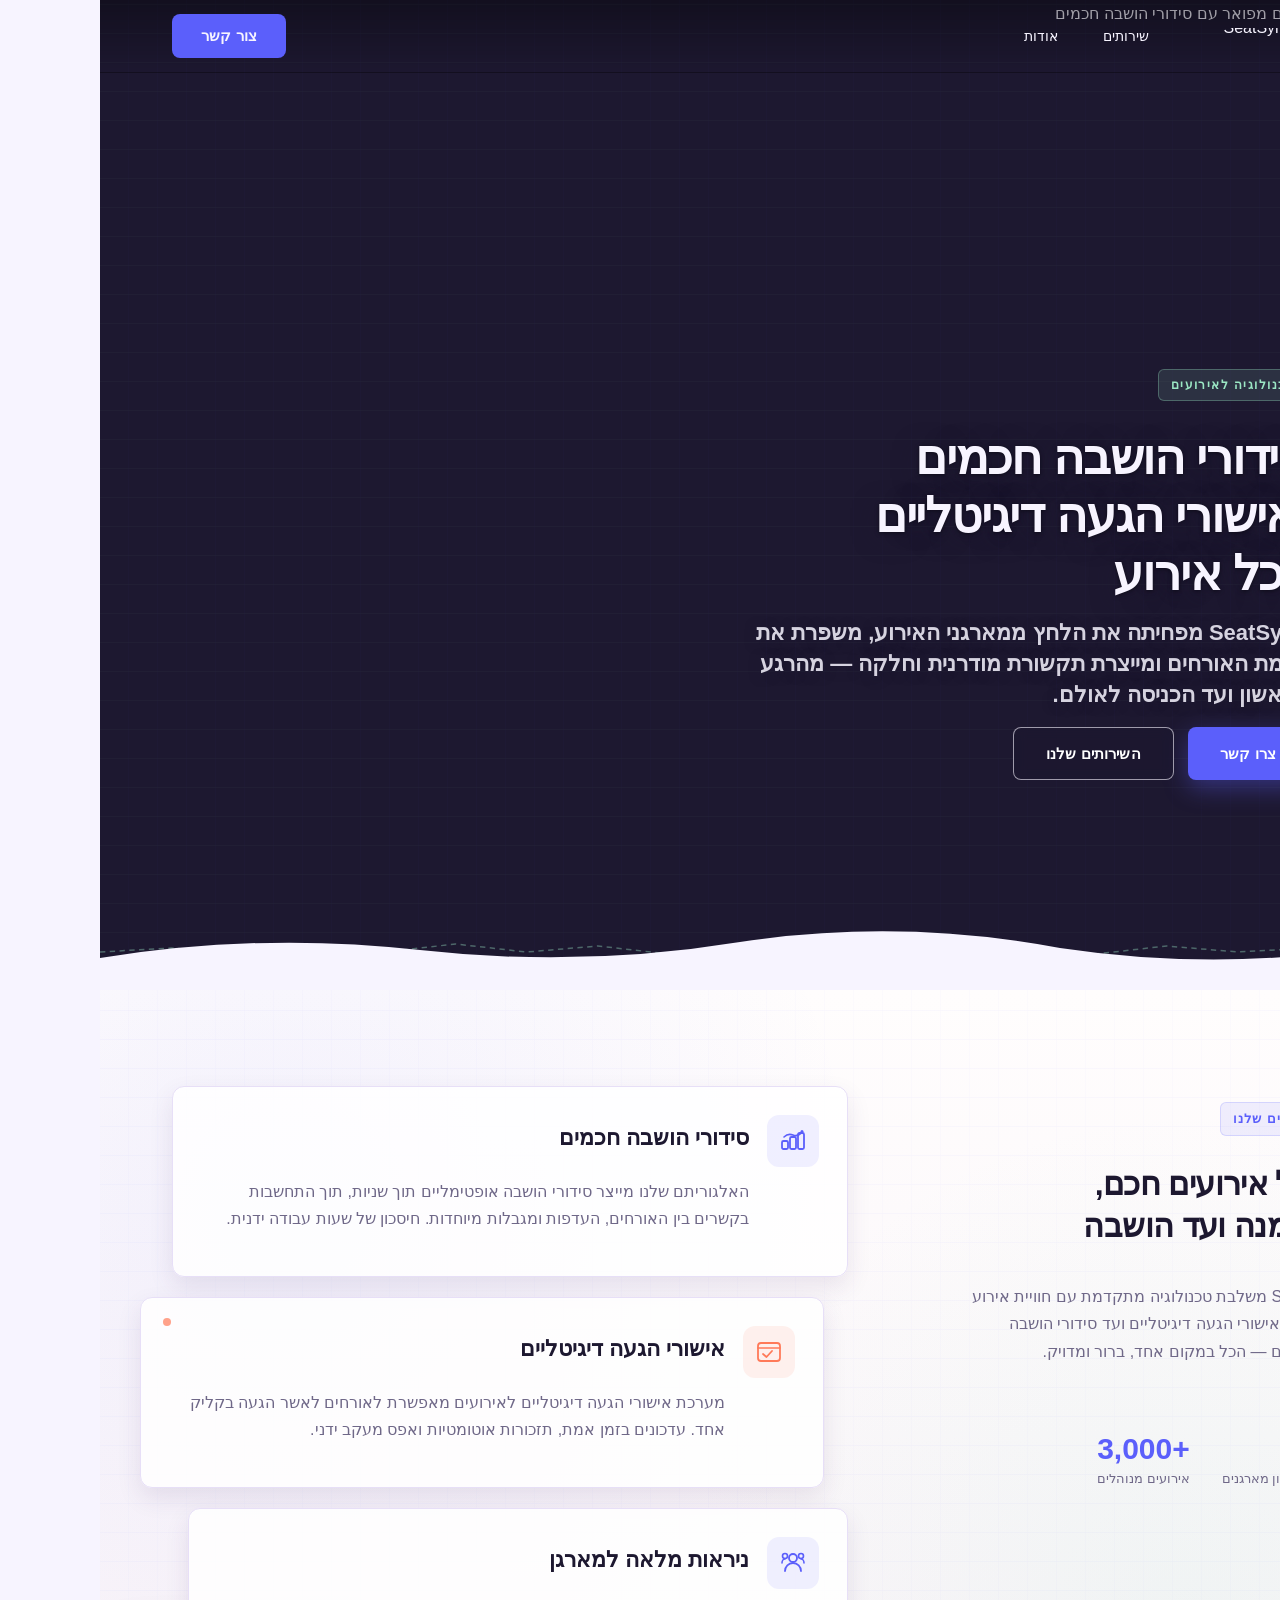
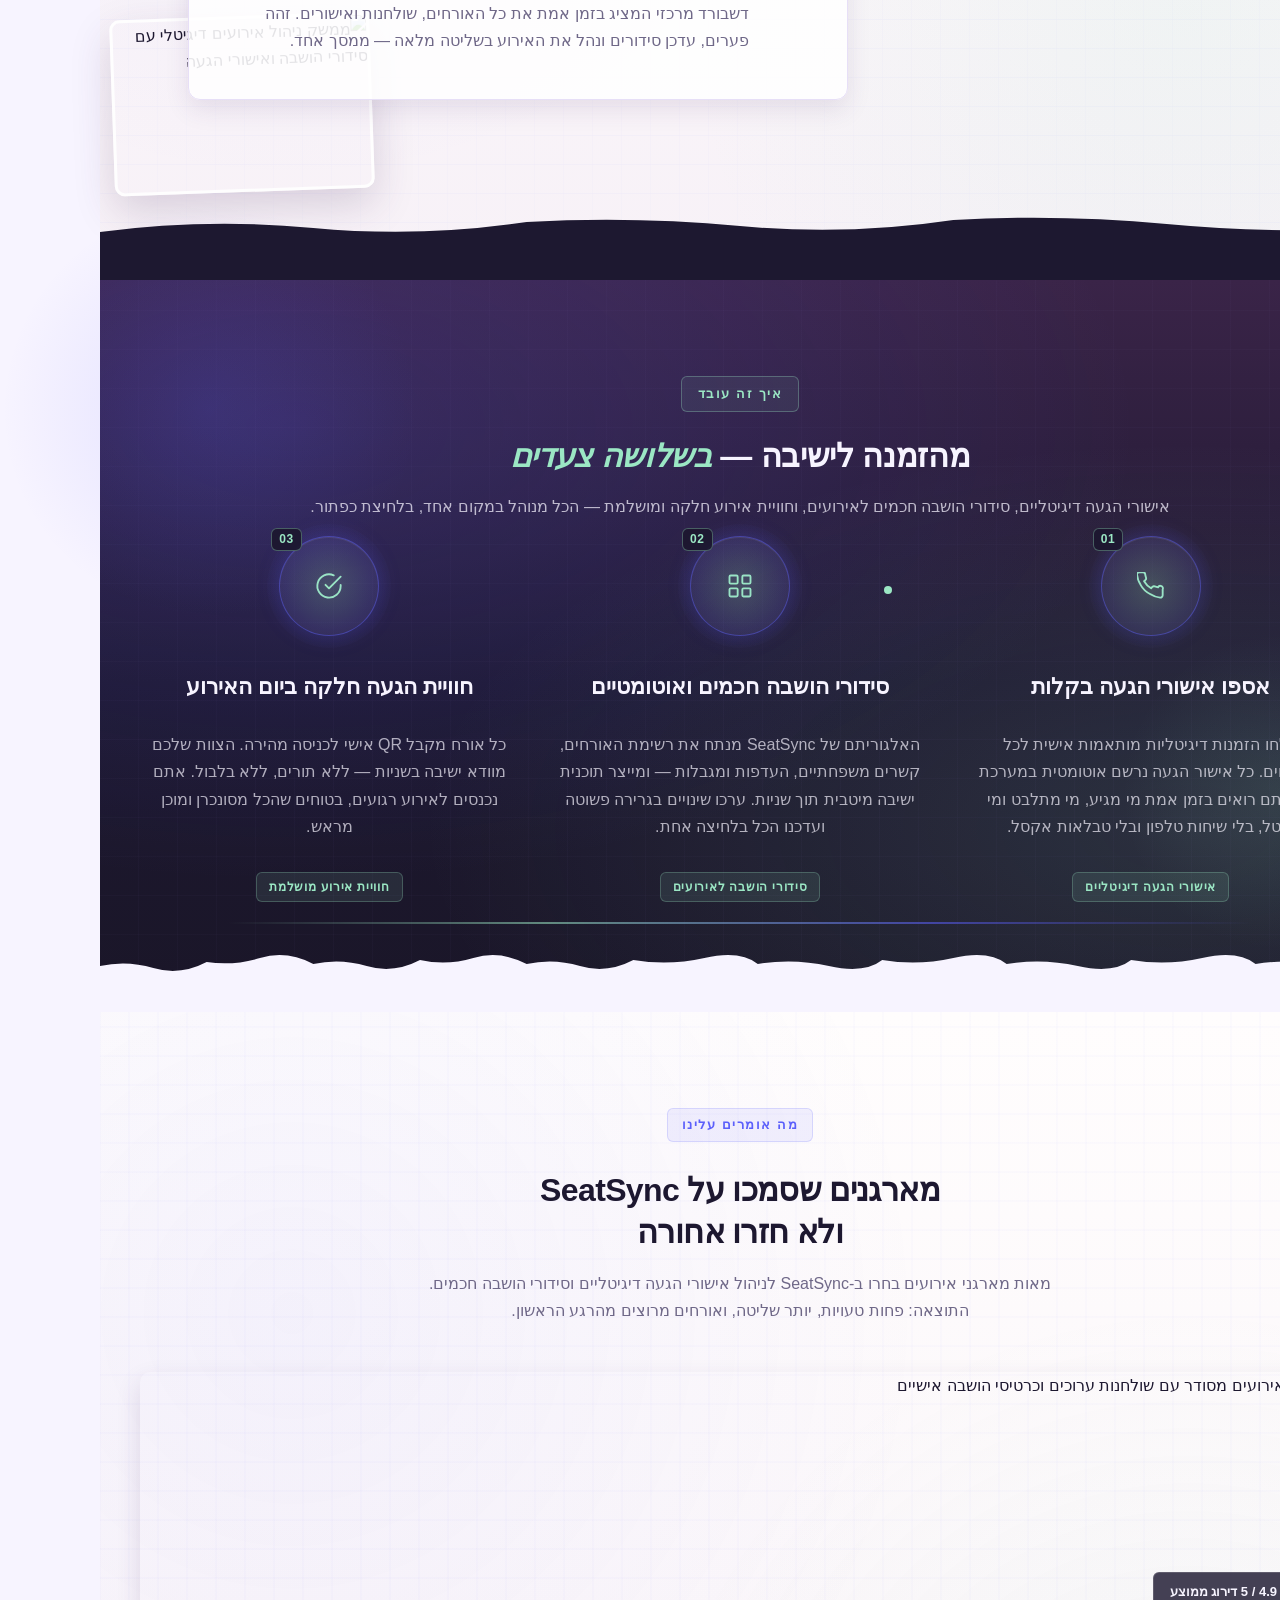
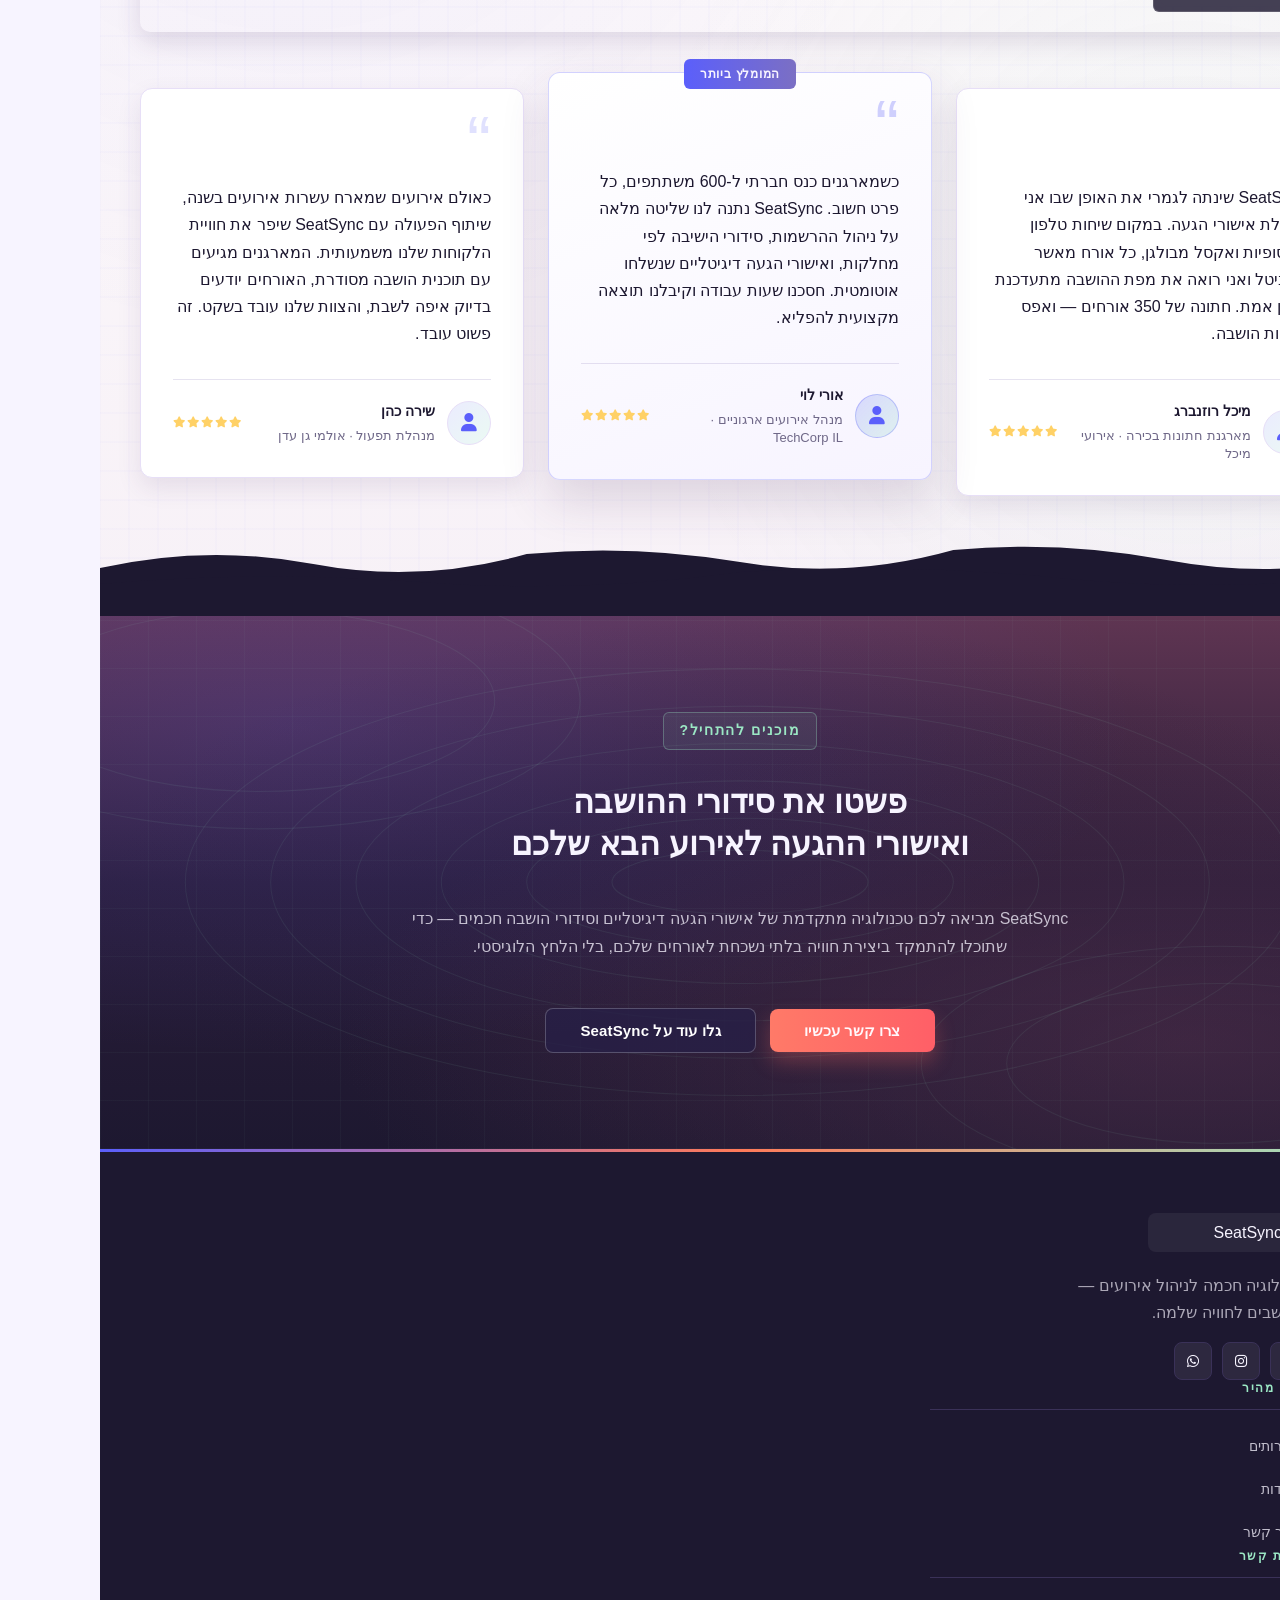
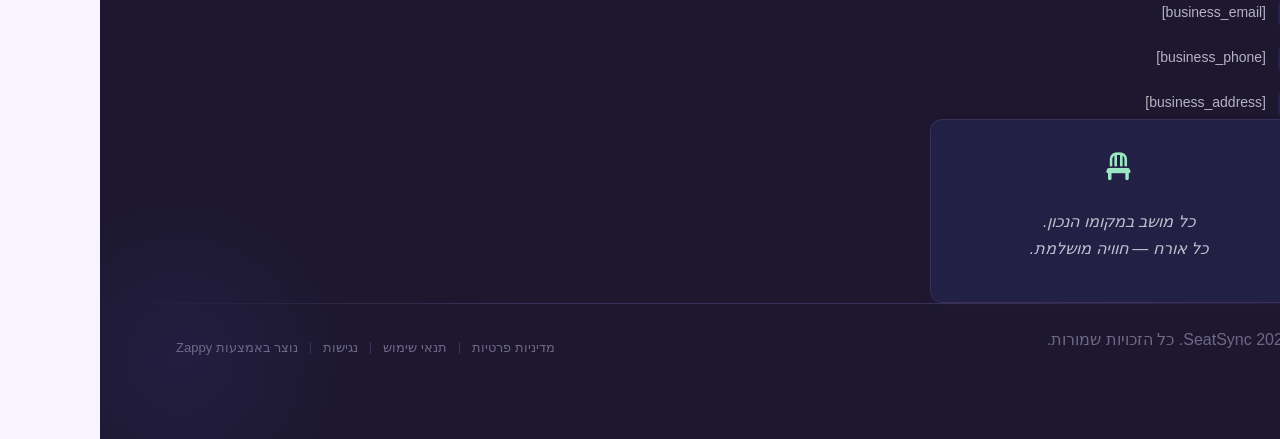
==== commit 94419fff: "Background sync: Progressive GitHub Sync" ====
--- a/index.html
+++ b/index.html
@@ -1089,7 +1089,6 @@
             <i class="fa-solid fa-star" aria-hidden="true"></i>
             <i class="fa-solid fa-star" aria-hidden="true"></i>
             <i class="fa-solid fa-star" aria-hidden="true"></i>
-          </div>
         </footer>
       </article>
 
@@ -1114,7 +1113,6 @@
             <i class="fa-solid fa-star" aria-hidden="true"></i>
             <i class="fa-solid fa-star" aria-hidden="true"></i>
             <i class="fa-solid fa-star" aria-hidden="true"></i>
-          </div>
         </footer>
       </article>
 
@@ -1138,7 +1136,6 @@
             <i class="fa-solid fa-star" aria-hidden="true"></i>
             <i class="fa-solid fa-star" aria-hidden="true"></i>
             <i class="fa-solid fa-star" aria-hidden="true"></i>
-          </div>
         </footer>
       </article>
 
@@ -1199,7 +1196,81 @@
 </section>
   </main>
   
-  <footer class="site-footer" dir="rtl">\n  <div class="footer-top">\n    <div class="footer-container">\n      <div class="footer-grid">\n\n        <!-- Column 1: Company Info -->\n        <div class="footer-col footer-brand">\n          <img src="/assets/business-logo.webp" alt="SeatSync" class="logo">\n          <p class="footer-tagline">טכנולוגיה חכמה לניהול אירועים — ממושבים לחוויה שלמה.</p>\n          <div class="footer-social">\n            <a href="[facebook_handle]" aria-label="Facebook"><i class="fab fa-facebook-f"></i></a>\n            <a href="[instagram_handle]" aria-label="Instagram"><i class="fab fa-instagram&quot;></i></a>\n            <a href=" [whatsapp_handle]'="" aria-label="WhatsApp"><i class="fab fa-whatsapp"></i></i></a><i class="fab fa-instagram&quot;></i></a>\n            <a href=" [whatsapp_handle]'="" aria-label="WhatsApp">\n          </i></div><i class="fab fa-instagram&quot;></i></a>\n            <a href=" [whatsapp_handle]'="" aria-label="WhatsApp">\n        </i></div><i class="fab fa-instagram&quot;></i></a>\n            <a href=" [whatsapp_handle]'="" aria-label="WhatsApp">\n\n        <!-- Column 2: Quick Links -->\n        <div class="footer-col">\n          <h4 class="footer-heading">ניווט מהיר</h4>\n          <ul class="footer-links">\n            <li><a href="/services">שירותים</a></li>\n            <li><a href="/about">אודות</a></li>\n            <li><a href="/contact">צור קשר</a></li>\n          </ul>\n        </div>\n\n        <!-- Column 3: Contact Info -->\n        <div class="footer-col">\n          <h4 class="footer-heading">יצירת קשר</h4>\n          <ul class="footer-contact">\n            <li>\n              <span class="contact-icon"><i class="fas fa-envelope"></i></span>\n              <span class="contact-text"><a href="mailto:[business_email]">[business_email]</a></span>\n            </li>\n            <li>\n              <span class="contact-icon"><i class="fas fa-phone"></i></span>\n              <span class="contact-text"><a href="tel:[business_phone]">[business_phone]</a></span>\n            </li>\n            <li><a href="/">\n              <span class="contact-icon"><i class="fas fa-map-marker-alt"></i></span>\n              <span class="contact-text">[business_address]</span>\n</a></li>\n          </ul>\n        </div>\n\n        <!-- Column 4: Decorative / Brand Statement -->\n        <div class="footer-col footer-statement">\n          <div class="footer-statement-card">\n            <span class="statement-icon"><i class="fas fa-chair"></i></span>\n            <p>כל מושב במקומו הנכון.<br>כל אורח — חוויה מושלמת.</p>\n          </div>\n        </div>\n\n      </i></div><i class="fab fa-instagram&quot;></i></a>\n            <a href=" [whatsapp_handle]'="" aria-label="WhatsApp">\n    </i></div><i class="fab fa-instagram&quot;></i></a>\n            <a href=" [whatsapp_handle]'="" aria-label="WhatsApp">\n  </i></div><i class="fab fa-instagram&quot;></i></a>\n            <a href=" [whatsapp_handle]'="" aria-label="WhatsApp">\n\n  <div class="footer-divider"></div>\n\n  <div class="footer-bottom">\n    <div class="footer-container">\n      <div class="footer-bottom-inner">\n        <p class="footer-copy">© 2026 SeatSync. כל הזכויות שמורות.</p>\n        <div class="footer-legal">\n          <a href="/privacy">מדיניות פרטיות</a>\n          <span class="legal-sep"></span>\n          <a href="/terms">תנאי שימוש</a>\n          <span class="legal-sep"></span>\n          <a href="/accessibility">נגישות</a>\n          <span class="legal-sep"></span>\n          <a href="https://zappy5.com" target="_blank" class="zappy-attribution">נוצר באמצעות Zappy</a>\n        </div>\n      </div>\n    </div>\n  </div>\n</i></footer><i class="fab fa-instagram&quot;></i></a>\n            <a href=" [whatsapp_handle]'="" aria-label="WhatsApp">
+  <footer class="site-footer" dir="rtl">
+  <div class="footer-top">
+    <div class="footer-container">
+      <div class="footer-grid">
+
+        <!-- Column 1: Company Info -->
+        <div class="footer-col footer-brand">
+          <img src="/assets/business-logo.webp" alt="SeatSync" class="logo">
+          <p class="footer-tagline">טכנולוגיה חכמה לניהול אירועים — ממושבים לחוויה שלמה.</p>
+          <div class="footer-social">
+            <a href="[facebook_handle]" aria-label="Facebook"><i class="fab fa-facebook-f"></i></a>
+            <a href="[instagram_handle]" aria-label="Instagram"><i class="fab fa-instagram"></i></a>
+            <a href="[whatsapp_handle]" aria-label="WhatsApp"><i class="fab fa-whatsapp"></i></a>
+          </div>
+
+        <!-- Column 2: Quick Links -->
+        <div class="footer-col">
+          <h4 class="footer-heading">ניווט מהיר</h4>
+          <ul class="footer-links">
+            <li><a href="/services">שירותים</a></li>
+            <li><a href="/about">אודות</a></li>
+            <li><a href="/contact">צור קשר</a></li>
+          </ul>
+        </div>
+
+        <!-- Column 3: Contact Info -->
+        <div class="footer-col">
+          <h4 class="footer-heading">יצירת קשר</h4>
+          <ul class="footer-contact">
+            <li>
+              <span class="contact-icon"><i class="fas fa-envelope"></i></span>
+              <span class="contact-text"><a href="mailto:[business_email]">[business_email]</a></span>
+            </li>
+            <li>
+              <span class="contact-icon"><i class="fas fa-phone"></i></span>
+              <span class="contact-text"><a href="tel:[business_phone]">[business_phone]</a></span>
+            </li>
+            <li><a href="/">
+              <span class="contact-icon"><i class="fas fa-map-marker-alt"></i></span>
+              <span class="contact-text">[business_address]</span>
+</a></li>
+          </ul>
+        </div>
+
+        <!-- Column 4: Decorative / Brand Statement -->
+        <div class="footer-col footer-statement">
+          <div class="footer-statement-card">
+            <span class="statement-icon"><i class="fas fa-chair"></i></span>
+            <p>כל מושב במקומו הנכון.<br>כל אורח — חוויה מושלמת.</p>
+          </div>
+        </div>
+
+      </i></div>
+    </i></div>
+  </i></div>
+
+  <div class="footer-divider"></div>
+
+  <div class="footer-bottom">
+    <div class="footer-container">
+      <div class="footer-bottom-inner">
+        <p class="footer-copy">© 2026 SeatSync. כל הזכויות שמורות.</p>
+        <div class="footer-legal">
+          <a href="/privacy">מדיניות פרטיות</a>
+          <span class="legal-sep"></span>
+          <a href="/terms">תנאי שימוש</a>
+          <span class="legal-sep"></span>
+          <a href="/accessibility">נגישות</a>
+          <span class="legal-sep"></span>
+          <a href="https://zappy5.com" target="_blank" class="zappy-attribution">נוצר באמצעות Zappy</a>
+        </div>
+      </div>
+    </div>
+  </div>
+</footer>
   
   <a href="https://wa.me/[whatsapp_handle]" class="whatsapp-float" aria-label="WhatsApp">
     <i class="fab fa-whatsapp"></i>
--- a/styles.css
+++ b/styles.css
@@ -8675,6 +8675,27 @@
     display: none !important;
   }
 }
+
+.site-footer .footer-grid {
+  display: grid !important;
+  grid-template-columns: 2fr 1fr 1fr 1.5fr !important;
+  gap: 48px 32px !important;
+  align-items: start !important;
+}
+
+@media (max-width: 900px) {
+.site-footer .footer-grid {
+  grid-template-columns: 1fr 1fr !important;
+  gap: 32px 24px !important;
+}
+}
+
+@media (max-width: 600px) {
+.site-footer .footer-grid {
+  grid-template-columns: 1fr !important;
+  gap: 28px !important;
+}
+}
 /* mobile-submenu-overflow-fix */
 @media (max-width: 768px) {
   .navbar .sub-menu.mobile-expanded,
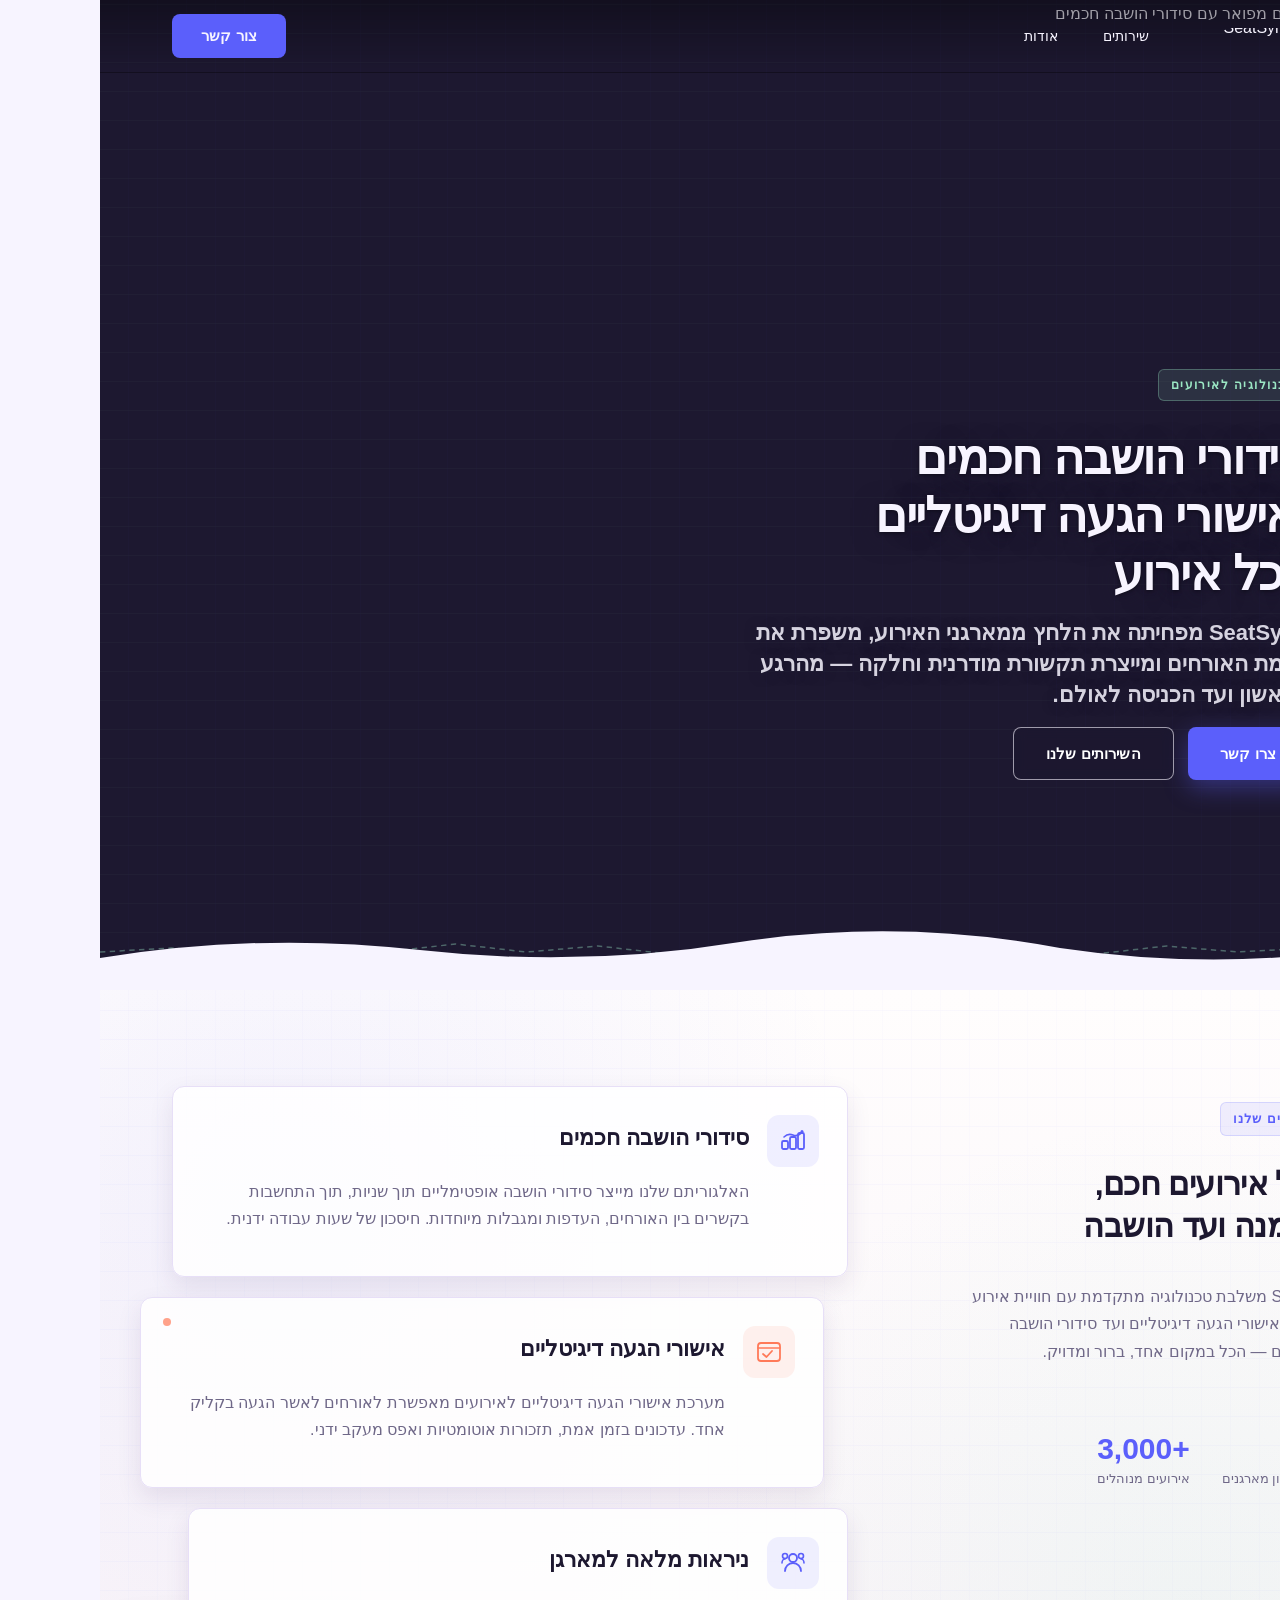
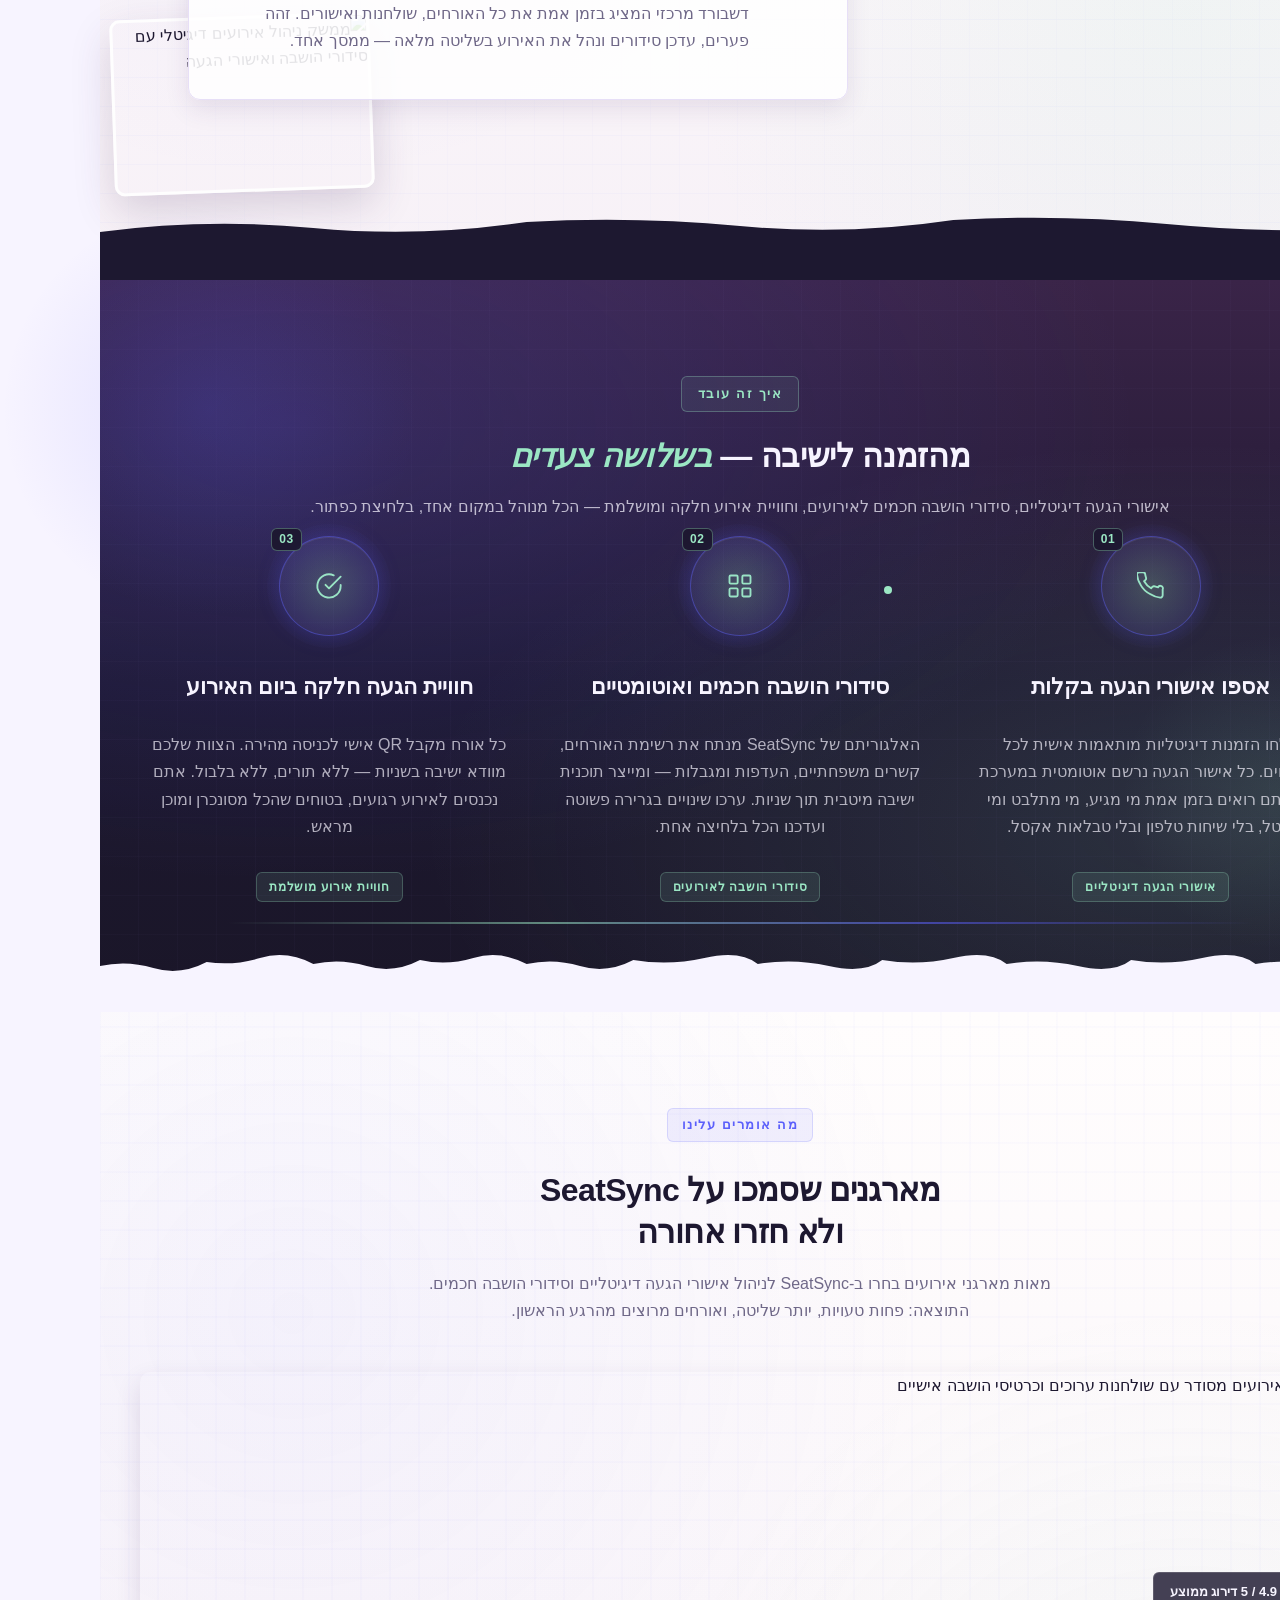
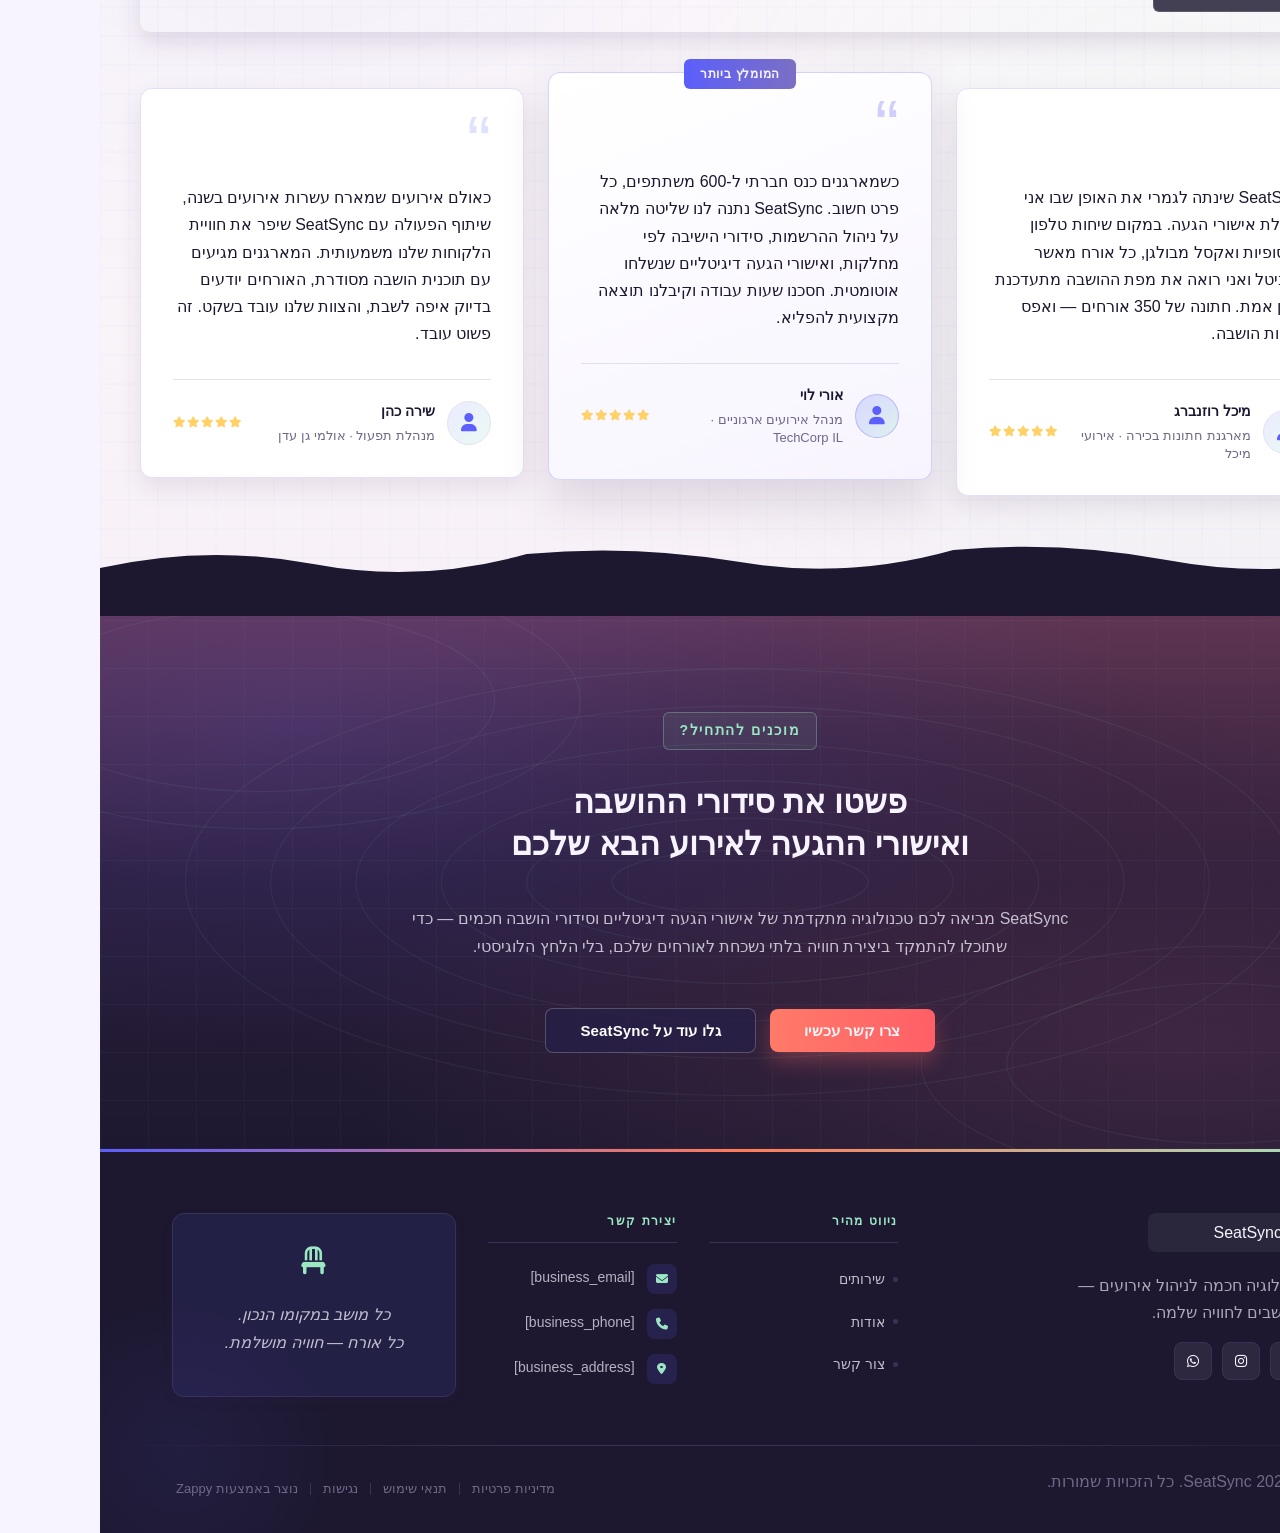
==== commit fb892faa: "Background sync: Progressive GitHub Sync" ====
--- a/index.html
+++ b/index.html
@@ -1210,6 +1210,7 @@
             <a href="[instagram_handle]" aria-label="Instagram"><i class="fab fa-instagram"></i></a>
             <a href="[whatsapp_handle]" aria-label="WhatsApp"><i class="fab fa-whatsapp"></i></a>
           </div>
+        </div>
 
         <!-- Column 2: Quick Links -->
         <div class="footer-col">
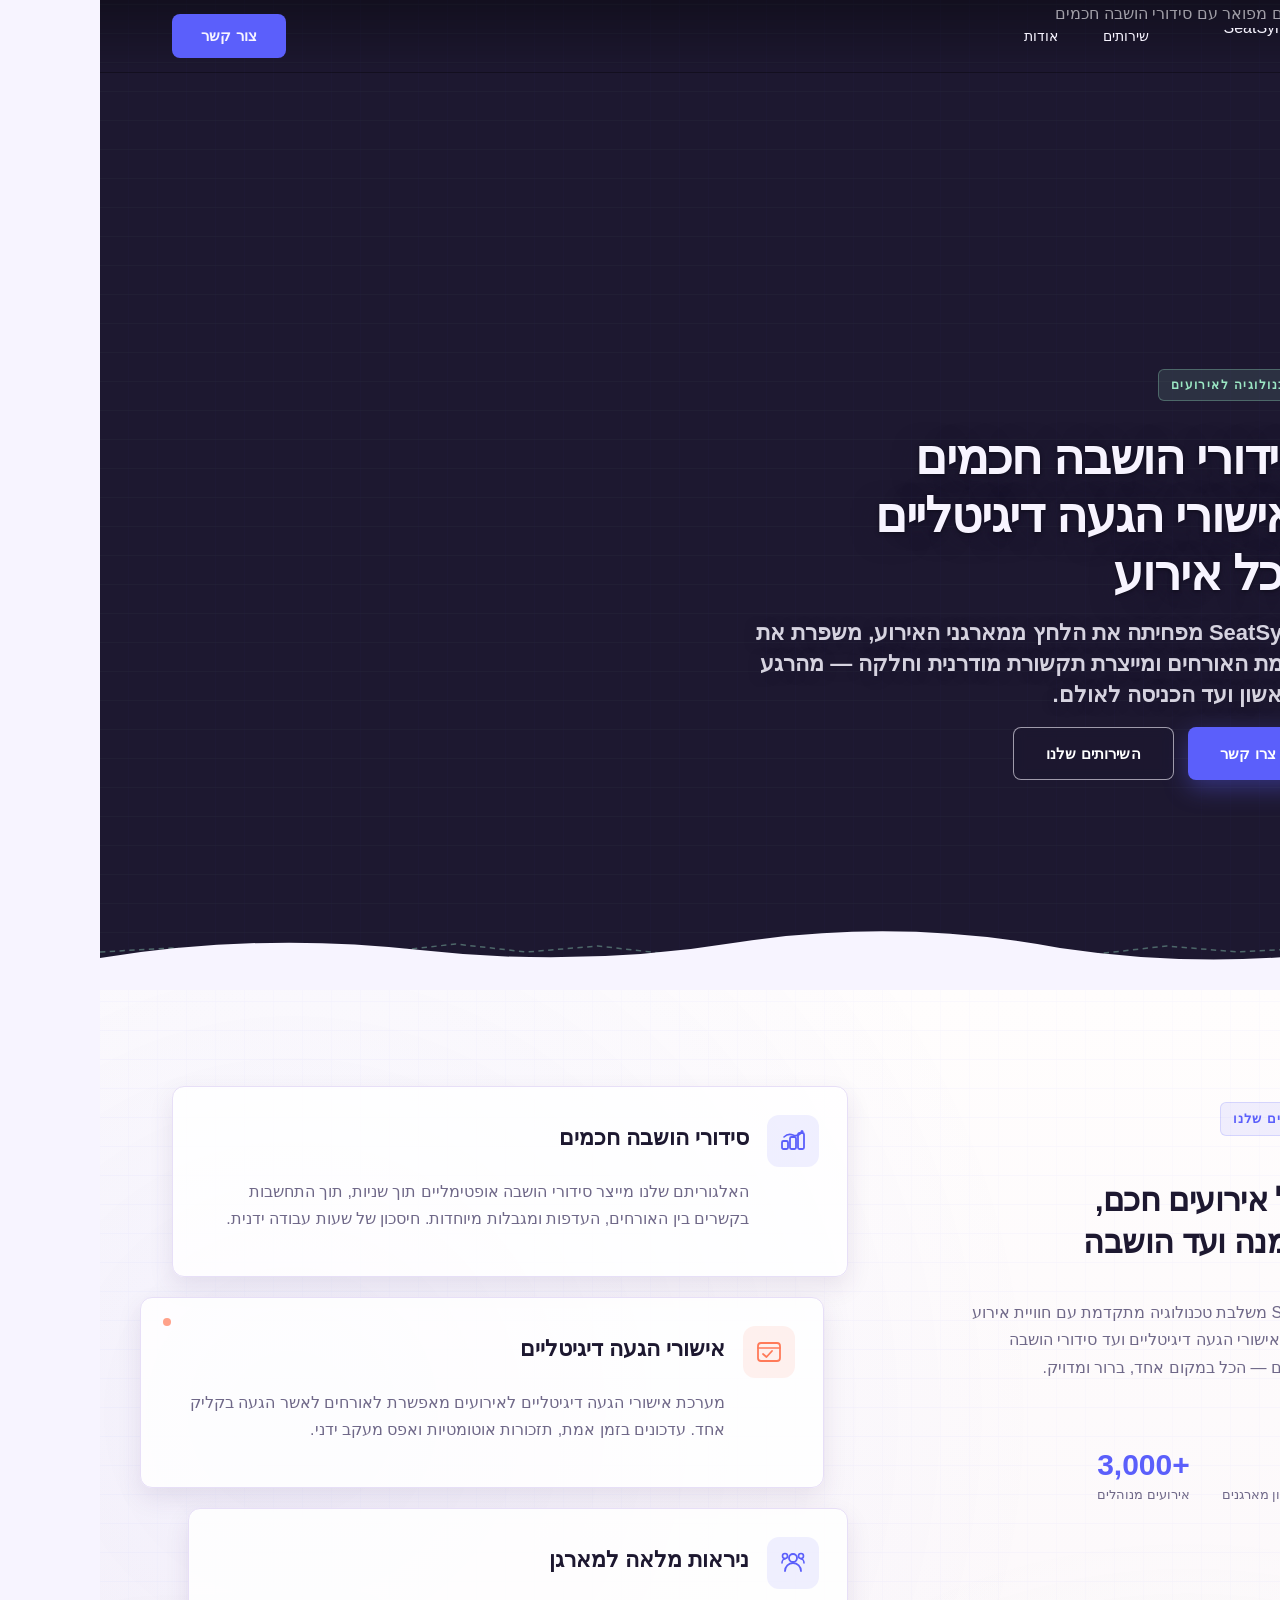
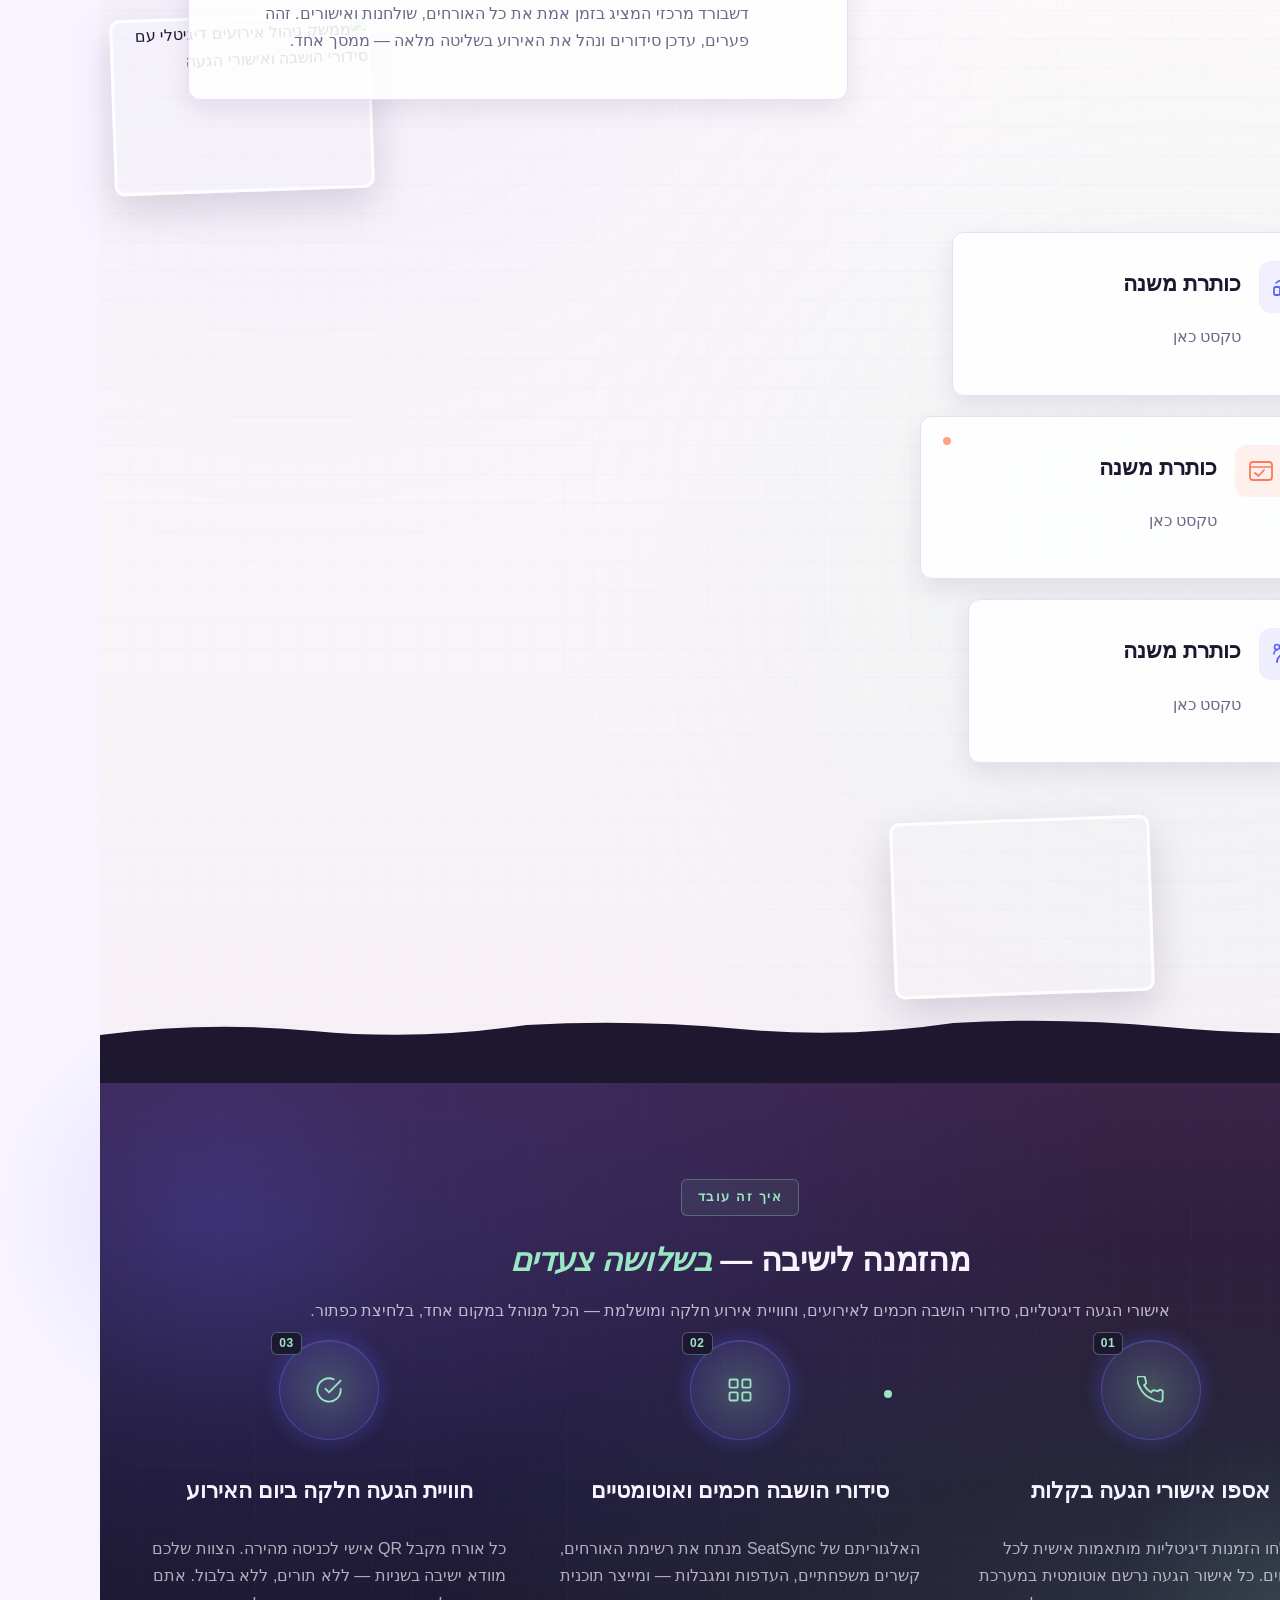
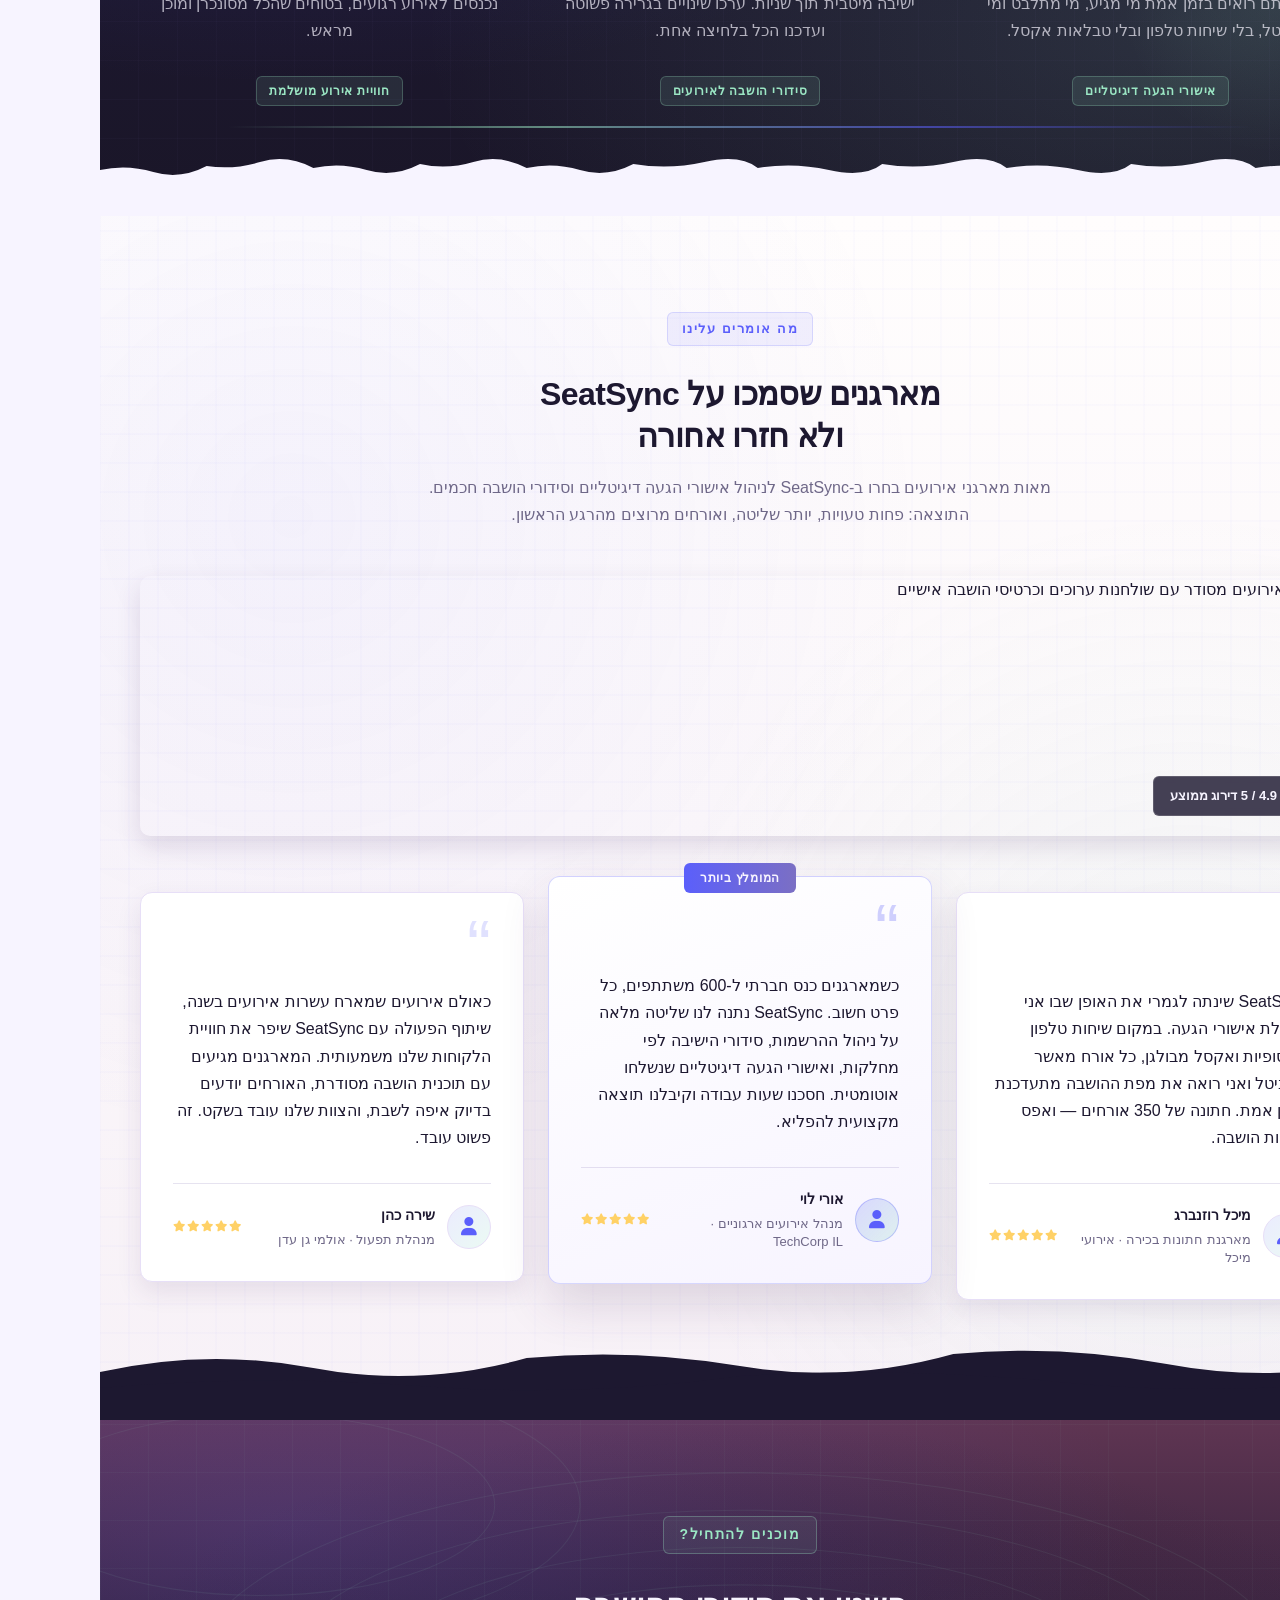
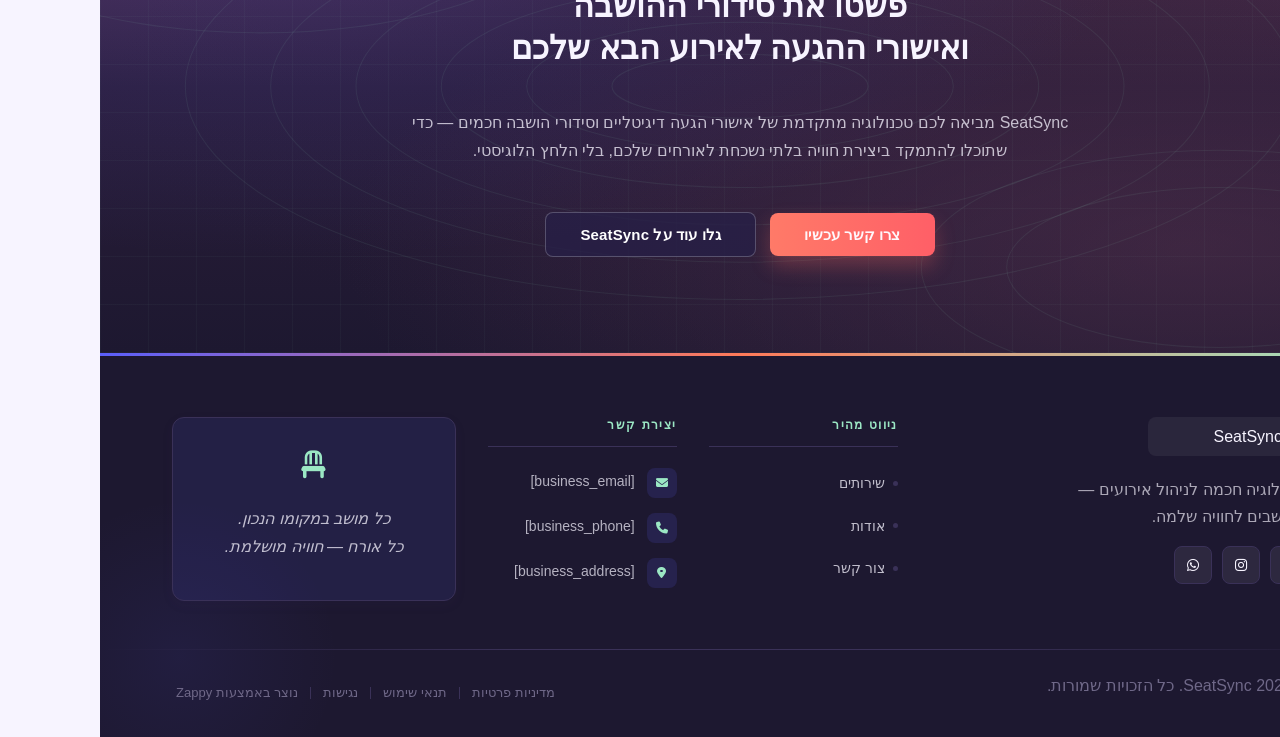
==== commit 84034d40: "Background sync: Progressive GitHub Sync" ====
--- a/index.html
+++ b/index.html
@@ -829,18 +829,18 @@
   </div>
 </section>
 
-<section class="index-features-section" data-layout-spec="בית-features" dir="rtl">
+<section class="index-features-section" data-layout-spec="בית-features" dir="rtl" id="index-features-section">
   <!-- Map-like line texture overlay -->
   <div class="index-features-texture" aria-hidden="true"></div>
 
   <div class="index-features-container">
     <!-- Two-column layout: intro on start (right), cards on end (left) -->
-    <div class="index-features-grid">
+    <div class="index-features-grid" data-zappy-grid-align="start">
 
       <!-- START side: Intro block -->
-      <div class="index-features-intro">
-        <span class="index-features-label">הפיצ׳רים שלנו</span>
-        <h2 class="index-features-heading">ניהול אירועים חכם,<br>מהזמנה ועד הושבה</h2>
+      <div class="index-features-intro" data-grid-item-index="0">
+        <p class="zappy-editable"><span class="index-features-label">הפיצ׳רים שלנו</span>
+        </p><h2 class="index-features-heading">ניהול אירועים חכם,<br>מהזמנה ועד הושבה</h2>
         <p class="index-features-desc">SeatSync משלבת טכנולוגיה מתקדמת עם חוויית אירוע חלקה. מאישורי הגעה דיגיטליים ועד סידורי הושבה אוטומטיים — הכל במקום אחד, ברור ומדויק.</p>
         <div class="index-features-accent-line" aria-hidden="true"></div>
         <div class="index-features-stats">
@@ -856,7 +856,7 @@
       </div>
 
       <!-- END side: Staggered feature cards + decorative image tile -->
-      <div class="index-features-cards-col">
+      <div class="index-features-cards-col" data-grid-item-index="1">
 
         <!-- Card 1: Smart seating -->
         <article class="index-features-card index-features-card--1">
@@ -910,7 +910,64 @@
 
         <!-- Decorative image tile peeking from bottom-end corner -->
         <div class="index-features-image-tile" aria-hidden="false">
-          <img data-placeholder="index-features-image-1" data-context="A sleek digital event management interface showing a seating chart layout with color-coded table assignments, guest names, and RSVP status indicators. Modern UI design with purple and lavender tones, displayed on a tablet or laptop screen in a warm event venue setting." width="600" height="400" src="/assets/site-index-features-image-1.webp" alt="ממשק ניהול אירועים דיגיטלי עם סידורי הושבה ואישורי הגעה">
+          <img data-placeholder="index-features-image-1" data-context="A sleek digital event management interface showing a seating chart layout with color-coded table assignments, guest names, and RSVP status indicators. Modern UI design with purple and lavender tones, displayed on a tablet or laptop screen in a warm event venue setting." width="600" height="400" src="/assets/site-index-features-image-1.webp" alt="ממשק ניהול אירועים דיגיטלי עם סידורי הושבה ואישורי הגעה" data-element-type="image" data-element-id="img-1776840414841-74hionu6b" >
+        </div>
+
+      </div><div class="index-features-cards-col" style="background-color: rgba(0, 0, 0, 0) !important; padding: 0px 0px 200px !important; box-sizing: border-box;" data-grid-item-index="2">
+
+        <!-- Card 1: Smart seating -->
+        <article class="index-features-card index-features-card--1">
+          <div class="index-features-card-icon">
+            <svg data-element-type="icon" data-icon-type="svg" width="28" height="28" viewBox="0 0 28 28" fill="none" xmlns="http://www.w3.org/2000/svg" aria-hidden="true" data-element-id="icon-1776840438872-adinkxef4">
+              <rect x="3" y="14" width="6" height="8" rx="1.5" stroke="currentColor" stroke-width="1.8"></rect>
+              <rect x="11" y="10" width="6" height="12" rx="1.5" stroke="currentColor" stroke-width="1.8"></rect>
+              <rect x="19" y="6" width="6" height="16" rx="1.5" stroke="currentColor" stroke-width="1.8"></rect>
+              <path d="M5 10 Q9 6 14 8 Q19 10 23 5" stroke="currentColor" stroke-width="1.6" stroke-linecap="round" fill="none"></path>
+              <circle cx="23" cy="4.5" r="1.5" fill="currentColor"></circle>
+            </svg>
+          </div>
+          <div class="index-features-card-content">
+            <h3 >כותרת משנה</h3>
+            <p >טקסט כאן</p>
+          </div>
+        </article>
+
+        <!-- Card 2: Digital RSVP -->
+        <article class="index-features-card index-features-card--2">
+          <div class="index-features-card-icon index-features-card-icon--coral">
+            <svg data-element-type="icon" data-icon-type="svg" width="28" height="28" viewBox="0 0 28 28" fill="none" xmlns="http://www.w3.org/2000/svg" aria-hidden="true" data-element-id="icon-1776840438872-wrmkgzgz0">
+              <rect x="3" y="5" width="22" height="18" rx="3" stroke="currentColor" stroke-width="1.8"></rect>
+              <path d="M3 10h22" stroke="currentColor" stroke-width="1.6" stroke-linecap="round"></path>
+              <path d="M8 16l3.5 3 5.5-6" stroke="currentColor" stroke-width="1.8" stroke-linecap="round" stroke-linejoin="round"></path>
+            </svg>
+          </div>
+          <div class="index-features-card-content">
+            <h3 >כותרת משנה</h3>
+            <p >טקסט כאן</p>
+          </div>
+        </article>
+
+        <!-- Card 3: Organizer visibility -->
+        <article class="index-features-card index-features-card--3">
+          <div class="index-features-card-icon">
+            <svg data-element-type="icon" data-icon-type="svg" width="28" height="28" viewBox="0 0 28 28" fill="none" xmlns="http://www.w3.org/2000/svg" aria-hidden="true" data-element-id="icon-1776840438872-f0ncu2d2y">
+              <circle cx="14" cy="9" r="4" stroke="currentColor" stroke-width="1.8"></circle>
+              <path d="M6 22c0-4.418 3.582-8 8-8s8 3.582 8 8" stroke="currentColor" stroke-width="1.8" stroke-linecap="round"></path>
+              <circle cx="22" cy="7" r="2.5" stroke="currentColor" stroke-width="1.6"></circle>
+              <path d="M25 14c0-2.2-1.3-4-3-4" stroke="currentColor" stroke-width="1.6" stroke-linecap="round"></path>
+              <circle cx="6" cy="7" r="2.5" stroke="currentColor" stroke-width="1.6"></circle>
+              <path d="M3 14c0-2.2 1.3-4 3-4" stroke="currentColor" stroke-width="1.6" stroke-linecap="round"></path>
+            </svg>
+          </div>
+          <div class="index-features-card-content">
+            <h3 >כותרת משנה</h3>
+            <p >טקסט כאן</p>
+          </div>
+        </article>
+
+        <!-- Decorative image tile peeking from bottom-end corner -->
+        <div class="index-features-image-tile" aria-hidden="false">
+          <img data-placeholder="image-placeholder" data-context="A sleek digital event management interface showing a seating chart layout with color-coded table assignments, guest names, and RSVP status indicators. Modern UI design with purple and lavender tones, displayed on a tablet or laptop screen in a warm event venue setting." width="600" height="400" src="[data-uri]" alt="Image placeholder" data-element-type="image" data-element-id="new-grid-img-1776840438875-0-499i5irjy" style="cursor: pointer;" id="new-grid-img-1776840438875-0-499i5irjy" data-ai-slot="grid-item-image" data-zappy-base64-stripped="true">
         </div>
 
       </div>
@@ -1089,7 +1146,7 @@
             <i class="fa-solid fa-star" aria-hidden="true"></i>
             <i class="fa-solid fa-star" aria-hidden="true"></i>
             <i class="fa-solid fa-star" aria-hidden="true"></i>
-        </footer>
+        </div></footer>
       </article>
 
       <!-- Card 2 — Corporate Events (raised/emphasized) -->
@@ -1113,7 +1170,7 @@
             <i class="fa-solid fa-star" aria-hidden="true"></i>
             <i class="fa-solid fa-star" aria-hidden="true"></i>
             <i class="fa-solid fa-star" aria-hidden="true"></i>
-        </footer>
+        </div></footer>
       </article>
 
       <!-- Card 3 — Venue Team -->
@@ -1136,7 +1193,7 @@
             <i class="fa-solid fa-star" aria-hidden="true"></i>
             <i class="fa-solid fa-star" aria-hidden="true"></i>
             <i class="fa-solid fa-star" aria-hidden="true"></i>
-        </footer>
+        </div></footer>
       </article>
 
     </div>
@@ -1249,9 +1306,9 @@
           </div>
         </div>
 
-      </i></div>
-    </i></div>
-  </i></div>
+      </div>
+    </div>
+  </div>
 
   <div class="footer-divider"></div>
 
@@ -1277,7 +1334,7 @@
     <i class="fab fa-whatsapp"></i>
   </a>
   
-  </i>    <div data-integration="accessibility:toolbar"></div>
+  <div data-integration="accessibility:toolbar"></div>
 
     <script src="/script.js"></script>
 
